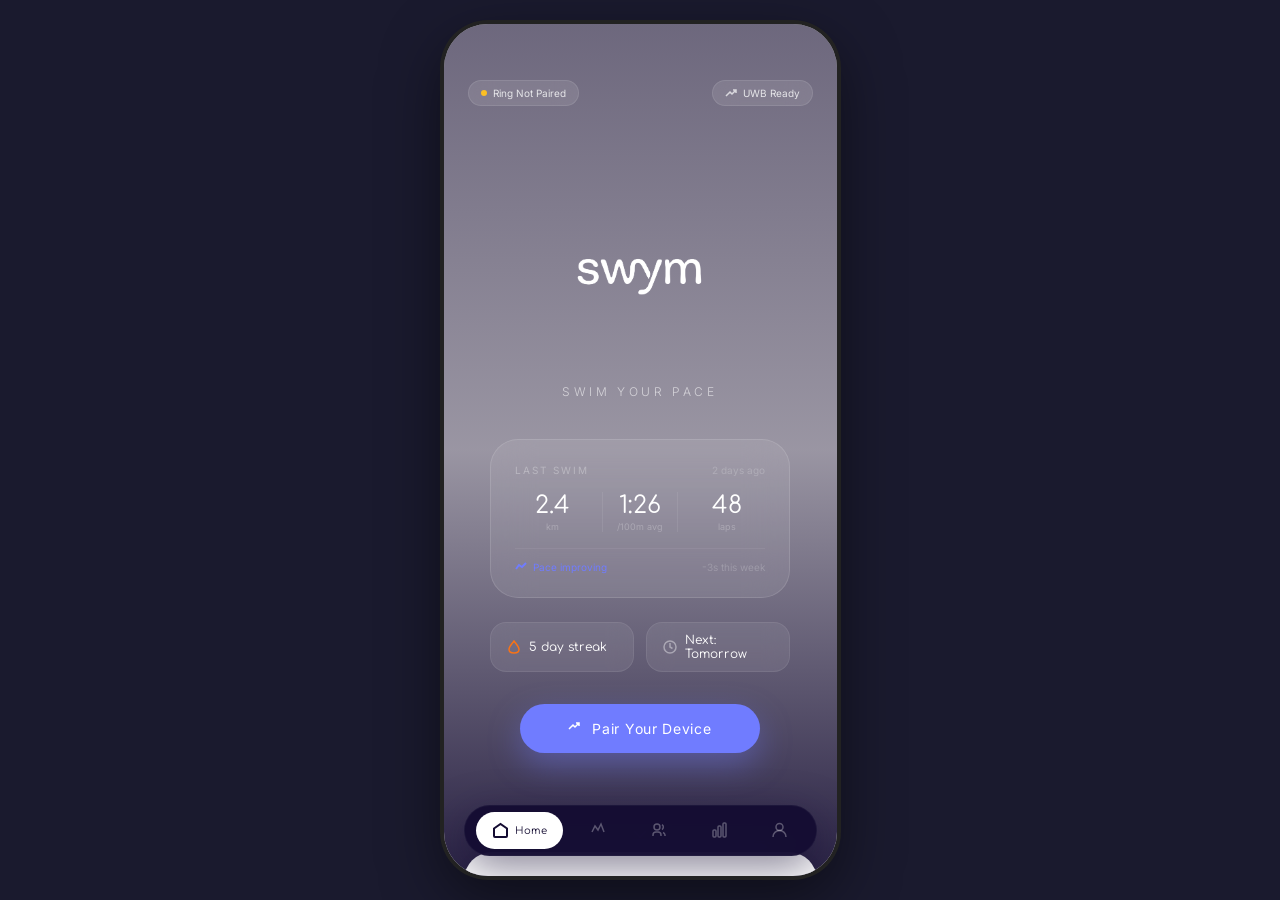
==== html/app/index.html @ e6e96e6a "app figma update" ====
<!DOCTYPE html>
<html lang="en">
<head>
  <meta charset="UTF-8" />
  <meta name="viewport" content="width=device-width,initial-scale=1,maximum-scale=1,user-scalable=no" />
  <title>SWYM – Swim Your Pace</title>
  <link rel="stylesheet" href="../../css/app.css" />
</head>
<body>
<div class="phone-frame" id="app">

  <!-- ════════════════════════════════════════════════════════════ -->
  <!-- SCREEN: HOME                                                -->
  <!-- ════════════════════════════════════════════════════════════ -->
  <div class="screen active" id="scrHome">
    <!-- Hero -->
    <div class="hero">
      <video autoplay loop muted playsinline preload="auto" src="../../videos/water.mp4"></video>
      <div class="hero-overlay"></div>
      <div class="hero-top">
        <div class="glass-pill"><div class="dot" style="background:#fbbf24"></div><span class="f10 cw80" style="color:rgba(255,255,255,.8)">Ring Not Paired</span></div>
        <div class="glass-pill"><svg width="12" height="12" fill="none" stroke="rgba(255,255,255,.7)" stroke-width="1.5"><path d="M1 9l4-4 2 2 4-4M8 3h3v3"/></svg><span class="f10 cw80" style="color:rgba(255,255,255,.8)">UWB Ready</span></div>
      </div>
      <div class="hero-center">
        <img src="../../images/swym-logo-transparent.png" alt="SWYM" class="logo" />
        <div class="hero-tagline">SWIM YOUR PACE</div>

        <!-- Last Swim -->
        <div class="last-swim">
          <div class="flex jb ic mb-4">
            <span class="f10 cw30" style="letter-spacing:.2em">LAST SWIM</span>
            <span class="f10 cw20">2 days ago</span>
          </div>
          <div class="g3 mb-4">
            <div class="tc"><div class="v-2xl" style="color:white">2.4</div><div class="f9 cw25" style="margin-top:2px">km</div></div>
            <div class="tc sep" style="border-left:1px solid rgba(255,255,255,.08);border-right:1px solid rgba(255,255,255,.08)"><div class="v-2xl" style="color:white">1:26</div><div class="f9 cw25" style="margin-top:2px">/100m avg</div></div>
            <div class="tc"><div class="v-2xl" style="color:white">48</div><div class="f9 cw25" style="margin-top:2px">laps</div></div>
          </div>
          <div style="padding-top:12px;border-top:1px solid rgba(255,255,255,.06)">
            <div class="flex jb ic">
              <div class="flex ic gap-1h"><svg width="12" height="12" fill="none" stroke="#707CFF" stroke-width="2"><polyline points="1,8 4,4 7,6 11,2"/></svg><span class="f10 c-accent">Pace improving</span></div>
              <span class="f10 cw20">-3s this week</span>
            </div>
          </div>
        </div>

        <!-- Streak -->
        <div class="streak-row">
          <div class="streak-pill"><svg width="14" height="14" fill="none" stroke="#f97316" stroke-width="1.5"><path d="M7 1C4 5 2 7 2 9.5C2 12 4.5 13 7 13s5-1 5-3.5C12 7 10 5 7 1Z"/></svg><span class="v-sm" style="color:white">5 day streak</span></div>
          <div class="streak-pill"><svg width="14" height="14" fill="none" stroke="rgba(255,255,255,.4)" stroke-width="1.5"><circle cx="7" cy="7" r="6"/><path d="M7 3v4l2.5 1.5"/></svg><span class="v-sm" style="color:white">Next: Tomorrow</span></div>
        </div>

        <button class="btn-accent-pill" onclick="navTo('train')">
          <svg width="16" height="16" fill="none" stroke="currentColor" stroke-width="1.5"><path d="M1 9l4-4 2 2 4-4M8 3h3v3"/></svg>
          Pair Your Device
        </button>
      </div>
      <div class="hero-bottom">
        <svg width="20" height="20" fill="none" stroke="rgba(255,255,255,.3)" stroke-width="1.5" class="bounce"><polyline points="4,7 10,13 16,7"/></svg>
      </div>
    </div>

    <!-- Dashboard (below hero) -->
    <div class="pb-nav" style="background:var(--bg)">

      <!-- This Month -->
      <div style="margin:-24px 20px 0;position:relative;z-index:10" class="cw28">
        <div class="flex jb ic mb-5">
          <div>
            <div class="sl" style="letter-spacing:.15em">THIS MONTH</div>
            <div class="v-4xl mt-1">12,480<span class="f14 c20" style="margin-left:4px">m</span></div>
          </div>
          <div class="icon-box-xl" style="background:rgba(112,124,255,.08)">
            <svg width="20" height="20" fill="none" stroke="#707CFF" stroke-width="1.5"><path d="M2 10c2-3 4-5 6-5s4 2 6 5c2 3 4 5 6 5"/></svg>
          </div>
        </div>
        <div class="g3">
          <div class="tc"><div class="v-xl c-dark">7</div><div class="f9 c30" style="margin-top:2px;letter-spacing:.05em">Sessions</div></div>
          <div class="tc"><div class="v-xl c-dark">1:24</div><div class="f9 c30" style="margin-top:2px;letter-spacing:.05em">Best /100m</div></div>
          <div class="tc"><div class="v-xl c-dark">94<span class="f12 c30">%</span></div><div class="f9 c30" style="margin-top:2px;letter-spacing:.05em">Consistency</div></div>
        </div>
      </div>

      <div class="px-5 mt-5" style="display:flex;flex-direction:column;gap:16px">

        <!-- Today's Workout -->
        <div class="cd" id="homeWorkout">
          <div class="flex jb ic mb-5">
            <div>
              <div class="sl-dark mb-1" style="letter-spacing:.15em">TODAY'S WORKOUT</div>
              <div class="v-lg" style="color:white" id="homeSetName">No set planned yet</div>
            </div>
            <div id="homeSetTime" class="hidden" style="background:rgba(255,255,255,.08);border-radius:9999px;padding:4px 12px;border:1px solid rgba(255,255,255,.08)"><span class="f10 cw40"></span></div>
          </div>
          <div id="homeDrills" style="display:flex;flex-direction:column;gap:8px;margin-bottom:20px"></div>
          <div id="homeDrillSummary" class="f10 cw15 mb-4 hidden"></div>
          <div id="homeNoSet">
            <div class="f12 cw20 mb-5" style="line-height:1.6">Head to the Set Planner to build today's session, or choose from an AI-suggested workout below.</div>
          </div>
          <button class="btn-accent w100" id="homeWorkoutBtn" onclick="navTo('train')">
            <svg width="14" height="14" fill="none" stroke="currentColor" stroke-width="1.5"><line x1="7" y1="1" x2="7" y2="13"/><line x1="1" y1="7" x2="13" y2="7"/></svg>
            Plan Today's Set
            <svg width="14" height="14" fill="none" stroke="currentColor" stroke-width="1.5"><path d="M3 7h8m-3-3 3 3-3 3"/></svg>
          </button>
          <div id="homeReviewHint" class="hidden f9 cw10 tc mt-3">Review your set before sending to SWYM Ring</div>
        </div>

        <!-- AI Suggested -->
        <div>
          <div class="flex jb ic mb-3 px-1">
            <div class="flex ic gap-2"><svg width="13" height="13" fill="none" stroke="#707CFF" stroke-width="1.5"><path d="M6.5 1l1.5 3.5L12 6l-4 1.5L6.5 11 5 7.5 1 6l4-1.5Z"/></svg><span class="f10 c40" style="letter-spacing:.15em">SUGGESTED FOR YOU</span></div>
            <span class="f10" style="color:rgba(112,124,255,.5)">Based on your data</span>
          </div>
          <div style="display:flex;flex-direction:column;gap:12px">
            <div class="sug-sage">
              <div class="flex is gap-3 mb-3">
                <div class="sug-icon" style="background:white"><svg width="18" height="18" fill="none" stroke="#707CFF" stroke-width="1.5"><path d="M9 1C7 5 3 6.5 3 10a6 6 0 1012 0C15 6.5 11 5 9 1Z"/></svg></div>
                <div class="f1"><div class="v-md c-dark mb-1">Recovery Swim</div><p class="f11 c30 lh-relaxed">Your HRV is 12% below baseline — a low intensity session will aid recovery.</p></div>
              </div>
              <div class="flex jb ic"><span class="f10 c15">800m · 4 drills · ~25 min</span><button class="btn-sm-pill" style="background:rgba(20,12,50,.05);color:rgba(20,12,50,.4)" onclick="navTo('train')">Use This <svg width="10" height="10" fill="none" stroke="currentColor" stroke-width="1.5"><path d="M3 5h4m-1.5-1.5 1.5 1.5-1.5 1.5"/></svg></button></div>
            </div>
            <div class="sug-accent">
              <div class="flex is gap-3 mb-3">
                <div class="sug-icon" style="background:white"><svg width="18" height="18" fill="none" stroke="#707CFF" stroke-width="1.5"><circle cx="9" cy="9" r="7"/><path d="M9 5v4l3 2"/></svg></div>
                <div class="f1"><div class="v-md c-dark mb-1">Sprint Power</div><p class="f11 c30 lh-relaxed">Your 50m sprint has plateaued at 0:38 — targeted sprints can break through.</p></div>
              </div>
              <div class="flex jb ic"><span class="f10 c15">1.2km · 6 drills · ~35 min</span><button class="btn-sm-pill" style="background:rgba(20,12,50,.05);color:rgba(20,12,50,.4)" onclick="navTo('train')">Use This <svg width="10" height="10" fill="none" stroke="currentColor" stroke-width="1.5"><path d="M3 5h4m-1.5-1.5 1.5 1.5-1.5 1.5"/></svg></button></div>
            </div>
            <div class="sug-dark">
              <div class="flex is gap-3 mb-3">
                <div class="sug-icon" style="background:rgba(255,255,255,.06)"><svg width="18" height="18" fill="none" stroke="#707CFF" stroke-width="1.5"><path d="M9 1C6 5 4 7 4 10.5C4 13 6.5 17 9 17s5-4 5-6.5C14 7 12 5 9 1Z"/></svg></div>
                <div class="f1"><div class="v-md mb-1" style="color:white">Endurance Builder</div><p class="f11 lh-relaxed" style="color:rgba(255,255,255,.3)">Distance consistency is up 94% — push to 3km to build aerobic capacity.</p></div>
              </div>
              <div class="flex jb ic"><span class="f10 cw15">3.0km · 5 drills · ~55 min</span><button class="btn-sm-pill" style="background:rgba(255,255,255,.08);color:rgba(255,255,255,.5)" onclick="navTo('train')">Use This <svg width="10" height="10" fill="none" stroke="currentColor" stroke-width="1.5"><path d="M3 5h4m-1.5-1.5 1.5 1.5-1.5 1.5"/></svg></button></div>
            </div>
          </div>
          <button class="btn-accent-full mt-3" onclick="navTo('train')">
            <svg width="16" height="16" fill="none" stroke="currentColor" stroke-width="1.5"><line x1="8" y1="2" x2="8" y2="14"/><line x1="2" y1="8" x2="14" y2="8"/></svg>
            Create Custom Set
          </button>
        </div>

        <!-- Weekly Snapshot -->
        <div>
          <div class="sl mb-3 px-1" style="letter-spacing:.15em">WEEKLY SNAPSHOT</div>
          <div class="g2">
            <div class="st"><div class="flex jb is mb-1"><div class="v-2xl c-dark">12.4<span class="f12 c20" style="margin-left:2px">km</span></div><div class="change-badge"><svg width="9" height="9" fill="none" stroke="#16a34a" stroke-width="2"><polyline points="1,6 4,3 7,5 9,2"/></svg><span>+2.1km</span></div></div><div class="f9 c25" style="letter-spacing:.05em;margin-top:2px">Distance</div></div>
            <div class="st"><div class="flex jb is mb-1"><div class="v-2xl c-dark">1:18</div><div class="change-badge"><svg width="9" height="9" fill="none" stroke="#16a34a" stroke-width="2"><polyline points="1,6 4,3 7,5 9,2"/></svg><span>-4s</span></div></div><div class="f9 c25" style="letter-spacing:.05em;margin-top:2px">Best Split</div></div>
            <div class="st"><div class="flex jb is mb-1"><div class="v-2xl c-dark">94<span class="f12 c20">%</span></div><div class="change-badge"><svg width="9" height="9" fill="none" stroke="#16a34a" stroke-width="2"><polyline points="1,6 4,3 7,5 9,2"/></svg><span>+6%</span></div></div><div class="f9 c25" style="letter-spacing:.05em;margin-top:2px">Consistency</div></div>
            <div class="st"><div class="flex jb is mb-1"><div class="v-2xl c-dark">5</div><div class="change-badge"><svg width="9" height="9" fill="none" stroke="#16a34a" stroke-width="2"><polyline points="1,6 4,3 7,5 9,2"/></svg><span>+1</span></div></div><div class="f9 c25" style="letter-spacing:.05em;margin-top:2px">Sessions</div></div>
          </div>
        </div>

        <!-- Recent Activity -->
        <div class="cw">
          <div class="sl mb-4" style="letter-spacing:.15em">RECENT ACTIVITY</div>
          <div style="display:flex;flex-direction:column;gap:12px">
            <div class="act-item">
              <div class="act-icon" style="background:rgba(209,222,223,.15)"><svg width="18" height="18" fill="none" stroke="#D1DEDF" stroke-width="1.5"><path d="M14 2a4.5 4.5 0 01-5 7.5A4.5 4.5 0 012 14.5"/><path d="M11 6a3 3 0 110-6"/></svg></div>
              <div class="f1"><div class="flex jb ic"><span class="f14 c-dark">Rest Day</span><span class="f9 c20">Today</span></div><div class="f10 c30 mt-1">Recovery recommended</div></div>
            </div>
            <div class="act-item">
              <div class="act-icon" style="background:rgba(112,124,255,.08)"><svg width="18" height="18" fill="none" stroke="#707CFF" stroke-width="1.5"><circle cx="9" cy="9" r="7"/><path d="M9 5v4l3 2"/></svg></div>
              <div class="f1"><div class="flex jb ic"><span class="f14 c-dark">Sprint Set</span><span class="f9 c20">Yesterday</span></div><div class="f10 c30 mt-1">1.8km · 1:24/100m avg</div></div>
            </div>
            <div class="act-item">
              <div class="act-icon" style="background:rgba(20,12,50,.05)"><svg width="18" height="18" fill="none" stroke="#140C32" stroke-width="1.5"><path d="M9 1C6 5 4 7 4 10.5C4 13 6.5 17 9 17s5-4 5-6.5C14 7 12 5 9 1Z"/></svg></div>
              <div class="f1"><div class="flex jb ic"><span class="f14 c-dark">Endurance</span><span class="f9 c20">Mon</span></div><div class="f10 c30 mt-1">3.2km · 1:32/100m avg</div></div>
            </div>
          </div>
        </div>

        <!-- AI Coach Insight -->
        <div class="ca">
          <div class="flex ic gap-2 mb-3">
            <div style="width:24px;height:24px;border-radius:50%;background:rgba(255,255,255,.15);display:flex;align-items:center;justify-content:center"><svg width="12" height="12" fill="none" stroke="white" stroke-width="1.5"><path d="M6 1v2M6 9v2M1 6h2M9 6h2M2.5 2.5l1.5 1.5M8 8l1.5 1.5M9.5 2.5L8 4M4 8L2.5 9.5"/></svg></div>
            <span class="f10" style="color:rgba(255,255,255,.5);letter-spacing:.15em">AI COACH INSIGHT</span>
          </div>
          <p class="f14" style="color:rgba(255,255,255,.9);line-height:1.6">Your pace drops after lap 6. Adding 4×200m endurance intervals this week could improve your sustained power by ~8%.</p>
          <button class="flex ic gap-1 mt-5" style="background:none;border:none;color:rgba(255,255,255,.4);font-size:10px;letter-spacing:.05em;cursor:pointer">VIEW FULL ANALYSIS <svg width="12" height="12" fill="none" stroke="currentColor" stroke-width="1.5"><path d="M4 2l5 5-5 5"/></svg></button>
        </div>

      </div>
    </div>
  </div>

  <!-- ════════════════════════════════════════════════════════════ -->
  <!-- SCREEN: TRAIN (Set Planner)                                  -->
  <!-- ════════════════════════════════════════════════════════════ -->
  <div class="screen" id="scrTrain">
    <div class="dark-hdr-r">
      <div class="flex jb ic mb-4">
        <img src="../../images/swym-logo-transparent.png" alt="SWYM" style="height:16px;opacity:.3" />
        <span class="sl-dark" style="letter-spacing:.2em">SET PLANNER</span>
        <button id="btnSaveSet" class="f12 c-accent" style="background:none;border:none;cursor:pointer;letter-spacing:.05em">Save</button>
      </div>
      <!-- Date Nav -->
      <div class="date-nav mb-5">
        <button class="dn-btn" id="btnDatePrev"><svg width="16" height="16" fill="none" stroke="rgba(255,255,255,.4)" stroke-width="1.5"><path d="M10 3L5 8l5 5"/></svg></button>
        <div class="flex ic gap-2"><svg width="13" height="13" fill="none" stroke="rgba(255,255,255,.25)" stroke-width="1.5"><rect x="1" y="2" width="11" height="10" rx="2"/><path d="M1 5h11M4 1v2M9 1v2"/></svg><span class="v-sm" style="color:white;letter-spacing:.05em" id="dateLabel">Today</span></div>
        <button class="dn-btn dis" id="btnDateNext"><svg width="16" height="16" fill="none" stroke="rgba(255,255,255,.4)" stroke-width="1.5"><path d="M6 3l5 5-5 5"/></svg></button>
      </div>
      <!-- Set Name -->
      <input class="sn-input" id="inputSetName" placeholder="Name your set..." value="" />
      <!-- Summary -->
      <div class="ss-row">
        <div class="ss-item"><div class="f9 cw25" style="letter-spacing:.15em;margin-bottom:4px">TOTAL</div><div class="v-lg" style="color:white" id="trainTotal">0m</div></div>
        <div class="ss-item"><div class="f9 cw25" style="letter-spacing:.15em;margin-bottom:4px">EST. TIME</div><div class="v-lg" style="color:white" id="trainTime">0 min</div></div>
        <div class="ss-item"><div class="f9 cw25" style="letter-spacing:.15em;margin-bottom:4px">DRILLS</div><div class="v-lg" style="color:white" id="trainCount">1</div></div>
      </div>
    </div>

    <div class="px-5 mt-5 pb-nav" style="display:flex;flex-direction:column;gap:16px">
      <!-- Start Time -->
      <div class="cw">
        <div class="flex ic gap-2 mb-4"><svg width="14" height="14" fill="none" stroke="#707CFF" stroke-width="1.5"><circle cx="7" cy="7" r="6"/><path d="M7 3v4l2.5 1.5"/></svg><span class="f10 c30" style="letter-spacing:.15em">WORKOUT START TIME</span></div>
        <div class="time-pick">
          <div class="time-col">
            <button class="step-btn" id="hourDown"><svg width="12" height="12" fill="none" stroke="rgba(20,12,50,.4)" stroke-width="2"><line x1="2" y1="6" x2="10" y2="6"/></svg></button>
            <span class="v-2xl c-dark tabular" style="width:32px;text-align:center" id="hourVal">6</span>
            <button class="step-btn" id="hourUp"><svg width="12" height="12" fill="none" stroke="rgba(20,12,50,.4)" stroke-width="2"><line x1="6" y1="2" x2="6" y2="10"/><line x1="2" y1="6" x2="10" y2="6"/></svg></button>
          </div>
          <span style="color:rgba(20,12,50,.15);font-size:20px">:</span>
          <div class="time-col">
            <button class="step-btn" id="minDown"><svg width="12" height="12" fill="none" stroke="rgba(20,12,50,.4)" stroke-width="2"><line x1="2" y1="6" x2="10" y2="6"/></svg></button>
            <span class="v-2xl c-dark tabular" style="width:32px;text-align:center" id="minVal">30</span>
            <button class="step-btn" id="minUp"><svg width="12" height="12" fill="none" stroke="rgba(20,12,50,.4)" stroke-width="2"><line x1="6" y1="2" x2="6" y2="10"/><line x1="2" y1="6" x2="10" y2="6"/></svg></button>
          </div>
          <div class="ampm-col">
            <button class="ampm-btn on" id="btnAM">AM</button>
            <button class="ampm-btn off" id="btnPM">PM</button>
          </div>
        </div>
      </div>

      <!-- Ghost -->
      <div class="cw" id="ghostSection">
        <div class="flex jb ic mb-3">
          <div class="flex ic gap-2"><svg width="14" height="14" fill="none" stroke="#707CFF" stroke-width="1.5"><path d="M12 13v-1a4 4 0 00-4-4H6a4 4 0 00-4 4v1"/><circle cx="7" cy="4" r="3"/><path d="M16 13v-1a3 3 0 00-2-2.8"/></svg><span class="f10 c30" style="letter-spacing:.15em">RACE AGAINST</span></div>
          <button class="hidden f9 c20" style="background:none;border:none;cursor:pointer;letter-spacing:.05em" id="btnRemoveGhost">Remove</button>
        </div>
        <div id="ghostEmpty"><button class="ghost-btn" onclick="showGhostPicker()"><svg width="14" height="14" fill="none" stroke="currentColor" stroke-width="1.5"><path d="M12 13v-1a4 4 0 00-4-4H6a4 4 0 00-4 4v1"/><circle cx="7" cy="4" r="3"/><path d="M16 13v-1a3 3 0 00-2-2.8"/></svg><span class="f12" style="letter-spacing:.05em">Add Ghost Racer</span></button></div>
        <div id="ghostSelected" class="ghost-sel hidden"></div>
        <div id="ghostPicker" class="hidden mt-3 pt-3" style="border-top:1px solid var(--bg)"></div>
      </div>

      <!-- Drills List -->
      <div>
        <div class="flex jb ic mb-3 px-1">
          <span class="sl" style="letter-spacing:.15em">SET STRUCTURE</span>
          <span class="f10 c15" id="drillCountLabel">1 drill</span>
        </div>
        <div id="drillsList" style="display:flex;flex-direction:column;gap:12px"></div>
        <div class="mt-3" id="addDrillArea">
          <button class="add-drill" id="btnAddDrill">
            <svg width="16" height="16" fill="none" stroke="currentColor" stroke-width="1.5"><line x1="8" y1="2" x2="8" y2="14"/><line x1="2" y1="8" x2="14" y2="8"/></svg>
            <span>Add Drill</span>
          </button>
        </div>
        <div class="drill-picker hidden mt-3" id="drillPickerPanel">
          <div class="f9 c20 mb-3" style="letter-spacing:.15em">SELECT DRILL TYPE</div>
          <div class="dp-grid" id="drillTypeGrid"></div>
          <button class="w100 tc f10 c20 mt-3" style="background:none;border:none;cursor:pointer;letter-spacing:.05em" onclick="hideDrillPicker()">Cancel</button>
        </div>
      </div>

      <!-- Save Button -->
      <button class="btn-accent-full" id="btnSaveSet2">Save Set</button>
    </div>
  </div>

  <!-- ════════════════════════════════════════════════════════════ -->
  <!-- SCREEN: COMMUNITY                                            -->
  <!-- ════════════════════════════════════════════════════════════ -->
  <div class="screen" id="scrCommunity">
    <div class="dark-hdr" style="padding-bottom:48px">
      <div style="position:absolute;right:16px;top:56px;opacity:.1"><img src="../../images/swym-logo-transparent.png" style="height:24px" /></div>
      <div class="rel z10">
        <div class="sl-dark mb-2" style="letter-spacing:.2em">CONNECT & COMPETE</div>
        <h1 class="v-3xl" style="color:white">Community</h1>
      </div>
    </div>
    <div class="px-5 pb-nav" style="margin-top:-20px;display:flex;flex-direction:column;gap:20px">
      <!-- Friends / Leaderboard -->
      <div class="cw">
        <div class="tg mb-4">
          <button class="tg-btn on" id="tgLeaderboard" onclick="setCommunityView('leaderboard')">Leaderboard</button>
          <button class="tg-btn off" id="tgFriends" onclick="setCommunityView('activity')">Friends</button>
        </div>
        <div id="communityLeaderboard"></div>
        <div id="communityFriends" class="hidden"></div>
      </div>

      <!-- Challenges -->
      <div>
        <div class="flex ic gap-2 mb-3 px-1"><svg width="13" height="13" fill="none" stroke="#707CFF" stroke-width="1.5"><path d="M4 1h5l1 3-2.5 2L10 10H3L5.5 6 3 4Z"/></svg><span class="f10 c25" style="letter-spacing:.15em">ACTIVE CHALLENGES</span></div>
        <div class="flex gap-2 mb-3" id="challengeTabs"></div>
        <div class="cw" id="challengeCard"></div>
      </div>

      <!-- Legends -->
      <div>
        <div class="flex ic gap-2 mb-3 px-1"><svg width="13" height="13" fill="none" stroke="#707CFF" stroke-width="1.5"><path d="M6.5 1l1.5 4 4-.5-3 3 1 4-3.5-2-3.5 2 1-4-3-3 4 .5Z"/></svg><span class="f10 c25" style="letter-spacing:.15em">SWIM WITH LEGENDS</span></div>
        <div id="legendsContainer"></div>
      </div>
    </div>
  </div>

  <!-- ════════════════════════════════════════════════════════════ -->
  <!-- SCREEN: ANALYTICS                                            -->
  <!-- ════════════════════════════════════════════════════════════ -->
  <div class="screen" id="scrAnalytics">
    <div class="dark-hdr" style="padding-bottom:56px">
      <div class="deco" style="width:176px;height:176px;right:-48px;top:-48px"></div>
      <div class="deco" style="width:112px;height:112px;right:-16px;top:96px"></div>
      <div style="position:absolute;right:20px;top:56px;opacity:.08"><img src="../../images/swym-logo-transparent.png" style="height:20px" /></div>
      <div class="rel z10">
        <div class="sl-dark mb-2" style="letter-spacing:.2em">PERFORMANCE</div>
        <h1 class="v-3xl mb-5" style="color:white">Analytics</h1>
        <div class="period-tg">
          <button class="period-btn" onclick="setPeriod('D')">D</button>
          <button class="period-btn on" onclick="setPeriod('W')">W</button>
          <button class="period-btn" onclick="setPeriod('M')">M</button>
        </div>
      </div>
    </div>

    <div class="px-5 pb-nav" style="margin-top:-24px;display:flex;flex-direction:column;gap:16px">
      <!-- Recent Workout Card -->
      <button class="cd" style="width:100%;text-align:left;border:none;cursor:pointer;box-shadow:0 8px 24px rgba(0,0,0,.1)" id="recentWorkoutCard" onclick="showWorkoutReview()">
        <div class="flex jb ic mb-2">
          <span class="f10 cw30" style="letter-spacing:.15em">LATEST SESSION</span>
          <svg width="16" height="16" fill="none" stroke="#707CFF" stroke-width="1.5"><path d="M6 3l5 5-5 5"/></svg>
        </div>
        <div class="mb-4"><div class="v-2xl mb-1" style="color:white">Morning Endurance</div><div class="f12 cw40 fw300">Thursday, Apr 17</div></div>
        <div class="g3 mb-4">
          <div class="st-dark"><div class="v-xl" style="color:white">2.4</div><div class="f9 cw20 mt-1">km</div></div>
          <div class="st-dark"><div class="v-xl" style="color:white">52</div><div class="f9 cw20 mt-1">min</div></div>
          <div class="st-dark"><div class="v-xl" style="color:white">1:26</div><div class="f9 cw20 mt-1">/100m</div></div>
        </div>
        <div class="flex jb ic f12 cw15" style="border-top:1px solid rgba(255,255,255,.06);padding-top:16px">
          <div class="flex ic gap-2"><svg width="12" height="12" fill="none" stroke="rgba(255,255,255,.25)" stroke-width="1.5"><circle cx="6" cy="6" r="5"/><path d="M6 3v3l2 1.5"/></svg><span>6:30 AM</span></div>
          <div class="flex ic gap-2"><svg width="12" height="12" fill="none" stroke="rgba(255,255,255,.25)" stroke-width="1.5"><path d="M2 6c2-3 4-5 6-5s4 2 6 5"/></svg><span>4 sets</span></div>
          <span class="c-accent f12">View Full Analysis</span>
        </div>
      </button>

      <!-- Pace Trends -->
      <div class="cw" style="padding:24px">
        <div class="flex jb ic mb-3">
          <div><div class="sl" style="letter-spacing:.15em">PACE EVOLUTION</div><div class="v-md c-dark mt-1">Getting Faster</div></div>
          <div class="flex ic gap-1h" style="background:#f0fdf4;border-radius:9999px;padding:6px 12px"><svg width="12" height="12" fill="none" stroke="#16a34a" stroke-width="2"><polyline points="1,2 5,6 8,4 11,8"/></svg><span class="f12 text-green" style="font-weight:500">10s faster</span></div>
        </div>
        <p class="f12 c40 mb-4 fw300 lh-relaxed">You've dropped 10 seconds off your average 100m pace this week. That's the equivalent of 2 full body lengths per lap.</p>
        <svg id="paceChart" viewBox="0 0 280 118" style="width:100%;height:130px"></svg>
      </div>

      <!-- Volume -->
      <div class="cw" style="padding:24px">
        <div class="flex jb ic mb-3">
          <div><div class="sl" style="letter-spacing:.15em">VOLUME PROGRESSION</div><div class="v-md c-dark mt-1">Building Endurance</div></div>
          <div class="flex ic gap-1h" style="background:rgba(112,124,255,.08);border-radius:9999px;padding:6px 12px"><svg width="12" height="12" fill="none" stroke="#707CFF" stroke-width="2"><polyline points="1,8 4,4 7,6 11,2"/></svg><span class="f12 c-accent" style="font-weight:500">75% increase</span></div>
        </div>
        <p class="f12 c40 mb-4 fw300 lh-relaxed">Your weekly distance has grown steadily from 8.2km to 14.3km.</p>
        <div class="bars" id="volumeBars"></div>
      </div>

      <!-- Heatmap -->
      <div class="cw" style="padding:24px">
        <div class="sl mb-1" style="letter-spacing:.15em">TRAINING RHYTHM</div>
        <div class="v-md c-dark mb-1">April 2026</div>
        <p class="f12 c40 mb-4 fw300 lh-relaxed">Your consistency is building momentum.</p>
        <div class="heatmap" id="heatmapGrid"></div>
        <div class="heatmap-legend">
          <div class="flex ic gap-1"><div class="dot-sm" style="width:10px;height:10px;border-radius:3px;background:var(--bg)"></div><span class="f8 c20">Rest</span></div>
          <div class="flex ic gap-1"><div class="dot-sm" style="width:10px;height:10px;border-radius:3px;background:rgba(112,124,255,.3)"></div><span class="f8 c20">Light</span></div>
          <div class="flex ic gap-1"><div class="dot-sm" style="width:10px;height:10px;border-radius:3px;background:#707CFF"></div><span class="f8 c20">Peak</span></div>
        </div>
      </div>

      <!-- Stroke Breakdown -->
      <div class="cw" style="padding:24px">
        <div class="sl mb-1" style="letter-spacing:.15em">STROKE DIVERSITY</div>
        <div class="v-md c-dark mb-1">Your Mix</div>
        <p class="f12 c40 mb-5 fw300 lh-relaxed">Freestyle dominates. Consider adding more backstroke for recovery.</p>
        <div class="flex ic gap-5 mb-5">
          <svg viewBox="0 0 100 100" style="width:96px;height:96px;transform:rotate(-90deg);flex-shrink:0" id="donutChart"></svg>
          <div style="display:flex;flex-direction:column;gap:8px;flex:1" id="strokeLegend"></div>
        </div>
      </div>

      <!-- Performance Profile -->
      <div class="cd" style="padding:24px">
        <div class="sl-dark mb-1" style="letter-spacing:.15em">PERFORMANCE PROFILE</div>
        <div class="v-md mb-5" style="color:white">6-Week Analysis</div>
        <div id="perfBars"></div>
        <div style="margin-top:20px;padding-top:16px;border-top:1px solid rgba(255,255,255,.08);text-align:center">
          <div class="v-3xl" style="color:white;margin-bottom:4px" id="overallScore">85%</div>
          <div class="f10 cw25" style="letter-spacing:.05em">OVERALL SCORE</div>
        </div>
      </div>

      <!-- PBs -->
      <div>
        <div class="sl mb-3 px-1" style="letter-spacing:.15em">PERSONAL BESTS</div>
        <div class="g2">
          <div class="cw" style="padding:20px">
            <div class="flex ic gap-1h mb-3"><svg width="13" height="13" fill="none" stroke="#707CFF" stroke-width="1.5"><circle cx="6.5" cy="6.5" r="5"/><path d="M6.5 4v5M4.5 6.5h4"/></svg><span class="f10 c30" style="letter-spacing:.05em">100m</span></div>
            <div class="v-3xl c-dark mb-1">1:18</div>
            <div class="flex ic gap-1 mb-2"><svg width="10" height="10" fill="none" stroke="#16a34a" stroke-width="2"><polyline points="1,2 5,6 8,4 11,8"/></svg><span class="f10 text-green" style="font-weight:500">−3s</span></div>
            <div class="f9 c25 fw300">Sprint power</div>
          </div>
          <div class="cw" style="padding:20px">
            <div class="flex ic gap-1h mb-3"><svg width="13" height="13" fill="none" stroke="#707CFF" stroke-width="1.5"><circle cx="6.5" cy="6.5" r="5"/><path d="M6.5 4v5M4.5 6.5h4"/></svg><span class="f10 c30" style="letter-spacing:.05em">200m</span></div>
            <div class="v-3xl c-dark mb-1">2:42</div>
            <div class="flex ic gap-1 mb-2"><svg width="10" height="10" fill="none" stroke="#16a34a" stroke-width="2"><polyline points="1,2 5,6 8,4 11,8"/></svg><span class="f10 text-green" style="font-weight:500">−5s</span></div>
            <div class="f9 c25 fw300">Speed endurance</div>
          </div>
        </div>
      </div>

      <!-- AI Insight -->
      <div class="ca">
        <div class="flex ic gap-2 mb-4"><div style="width:24px;height:24px;border-radius:50%;background:rgba(255,255,255,.12);display:flex;align-items:center;justify-content:center"><svg width="11" height="11" fill="none" stroke="white" stroke-width="1.5"><path d="M5.5 1v1M5.5 9v1M1 5.5h1M9 5.5h1"/></svg></div><span class="f10" style="color:rgba(255,255,255,.4);letter-spacing:.15em">THIS WEEK'S TAKEAWAY</span></div>
        <p class="f14 lh-relaxed mb-4" style="color:rgba(255,255,255,.95);font-weight:300">Your turns are becoming a competitive advantage. Every wall touch is crisp, explosive, and gaining you precious milliseconds.</p>
        <p class="f13 lh-relaxed fw300" style="color:rgba(255,255,255,.75)">We've noticed your pace tends to drift after the 1km mark. Try 4×200m threshold sets to build that mental-aerobic bridge.</p>
      </div>
    </div>
  </div>

  <!-- ════════════════════════════════════════════════════════════ -->
  <!-- SCREEN: PROFILE                                              -->
  <!-- ════════════════════════════════════════════════════════════ -->
  <div class="screen" id="scrProfile">
    <div class="dark-hdr" style="padding-bottom:80px">
      <div style="position:absolute;right:-80px;bottom:-80px;width:224px;height:224px;border-radius:50%;background:rgba(112,124,255,.1);filter:blur(48px)"></div>
      <div style="position:absolute;left:-64px;bottom:-64px;width:160px;height:160px;border-radius:50%;background:rgba(112,124,255,.05);filter:blur(32px)"></div>
      <div style="position:absolute;right:20px;top:56px;opacity:.1"><img src="../../images/swym-logo-transparent.png" style="height:20px" /></div>
      <div class="rel z10 flex flex-col ic tc mt-4">
        <div class="rel mb-4">
          <div class="avatar-lg" style="background:linear-gradient(135deg,#707CFF,#5A64D9);color:white;box-shadow:0 12px 32px rgba(112,124,255,.3)">AK</div>
          <div style="position:absolute;bottom:4px;right:4px;width:16px;height:16px;border-radius:50%;background:#4ade80;border:2px solid var(--dark)"></div>
        </div>
        <h1 class="v-2xl mb-1" style="color:white">Alex Kumar</h1>
        <p class="f12 cw25">Premium Member · Since Jan 2025</p>
      </div>
    </div>
    <div class="px-5 pb-nav" style="margin-top:-40px;display:flex;flex-direction:column;gap:16px">
      <!-- Device -->
      <div class="cw">
        <div class="sl mb-3" style="letter-spacing:.15em">CONNECTED DEVICE</div>
        <div class="flex jb ic">
          <div class="flex ic gap-3">
            <div class="icon-box" style="background:rgba(112,124,255,.08)"><svg width="16" height="16" fill="none" stroke="#707CFF" stroke-width="1.5"><path d="M7 2a5 5 0 015 5v3H2V7a5 5 0 015-5z"/><path d="M5 14h4"/></svg></div>
            <div><div class="v-md c-dark">SWYM Ring Pro</div><div class="f9 c25 flex ic gap-1 mt-1"><div style="width:6px;height:6px;border-radius:50%;background:#4ade80"></div>Connected · Firmware v3.2</div></div>
          </div>
          <div class="flex ic gap-1h" style="background:var(--bg);border-radius:9999px;padding:6px 12px"><svg width="13" height="13" fill="none" stroke="#707CFF" stroke-width="1.5"><rect x="2" y="5" width="9" height="6" rx="1"/><path d="M4 5V3.5a3 3 0 016 0V5"/></svg><span class="v-sm c-dark">87%</span></div>
        </div>
        <div class="mt-3" style="height:4px;background:var(--bg);border-radius:9999px;overflow:hidden"><div style="height:100%;width:87%;background:linear-gradient(90deg,var(--accent),var(--accent-light));border-radius:9999px"></div></div>
        <div class="f8 c15 mt-1">Est. 4 days remaining</div>
      </div>

      <!-- Membership -->
      <div class="cd rel" style="overflow:hidden">
        <div style="position:absolute;right:-32px;top:-32px;width:112px;height:112px;border-radius:50%;background:rgba(112,124,255,.1);filter:blur(32px)"></div>
        <div class="rel z10">
          <div class="flex jb ic mb-3"><div class="flex ic gap-2"><svg width="14" height="14" fill="none" stroke="#707CFF" stroke-width="1.5"><path d="M3 13l4-6 4 6M7 7V1"/></svg><span class="v-md" style="color:white">Membership</span></div><span class="badge-premium">PREMIUM</span></div>
          <p class="f12 cw25 mb-4 lh-relaxed">AI coaching · Community · Unlimited analytics · Priority support</p>
          <button class="btn-ghost-dark">MANAGE SUBSCRIPTION</button>
        </div>
      </div>

      <!-- Goals -->
      <div class="cw">
        <div class="flex ic gap-2 mb-4"><svg width="13" height="13" fill="none" stroke="#707CFF" stroke-width="1.5"><circle cx="6.5" cy="6.5" r="5.5"/><circle cx="6.5" cy="6.5" r="2.5"/></svg><span class="f10 c25" style="letter-spacing:.15em">GOALS</span></div>
        <div style="display:flex;flex-direction:column;gap:16px">
          <div><div class="flex jb ic mb-1"><span class="f12 c40">Weekly Distance</span><span class="v-md c-dark">15 km</span></div><div class="prog-track"><div class="prog-fill" style="width:83%"></div></div><div class="f8 c15 mt-1">83% of goal</div></div>
          <div><div class="flex jb ic mb-1"><span class="f12 c40">Sessions / Week</span><span class="v-md c-dark">5</span></div><div class="prog-track"><div class="prog-fill" style="width:60%"></div></div><div class="f8 c15 mt-1">60% of goal</div></div>
          <div><div class="flex jb ic mb-1"><span class="f12 c40">Target 100m Pace</span><span class="v-md c-dark">1:25</span></div><div class="prog-track"><div class="prog-fill" style="width:92%"></div></div><div class="f8 c15 mt-1">92% of goal</div></div>
        </div>
      </div>

      <!-- Menu -->
      <div class="cw" style="padding:0;overflow:hidden">
        <button class="menu-item"><div class="flex ic gap-3"><svg width="16" height="16" fill="none" stroke="rgba(20,12,50,.3)" stroke-width="1.5"><path d="M8 2a2 2 0 012 2v3a2 2 0 01-4 0V4a2 2 0 012-2z"/><path d="M4 9v1a4 4 0 008 0V9"/></svg><span class="f14 c70">Notifications</span></div><div class="flex ic gap-2"><div style="width:20px;height:20px;border-radius:50%;background:var(--accent);display:flex;align-items:center;justify-content:center"><span class="f9" style="color:white">3</span></div><svg width="14" height="14" fill="none" stroke="rgba(20,12,50,.15)" stroke-width="1.5"><path d="M5 2l5 5-5 5"/></svg></div></button>
        <div class="divider"></div>
        <button class="menu-item"><div class="flex ic gap-3"><svg width="16" height="16" fill="none" stroke="rgba(20,12,50,.3)" stroke-width="1.5"><path d="M8 14s6-4 6-7.5a4 4 0 00-8 0h4"/></svg><span class="f14 c70">Privacy</span></div><svg width="14" height="14" fill="none" stroke="rgba(20,12,50,.15)" stroke-width="1.5"><path d="M5 2l5 5-5 5"/></svg></button>
        <div class="divider"></div>
        <button class="menu-item"><div class="flex ic gap-3"><svg width="16" height="16" fill="none" stroke="rgba(20,12,50,.3)" stroke-width="1.5"><circle cx="8" cy="8" r="6"/><path d="M8 5v3M8 10v.5"/></svg><span class="f14 c70">Help & Support</span></div><svg width="14" height="14" fill="none" stroke="rgba(20,12,50,.15)" stroke-width="1.5"><path d="M5 2l5 5-5 5"/></svg></button>
        <div class="divider"></div>
        <button class="menu-item"><div class="flex ic gap-3"><svg width="16" height="16" fill="none" stroke="rgba(20,12,50,.3)" stroke-width="1.5"><circle cx="8" cy="8" r="2"/><path d="M12.5 8a4.5 4.5 0 11-9 0 4.5 4.5 0 019 0z"/></svg><span class="f14 c70">Settings</span></div><svg width="14" height="14" fill="none" stroke="rgba(20,12,50,.15)" stroke-width="1.5"><path d="M5 2l5 5-5 5"/></svg></button>
      </div>

      <!-- Sign Out -->
      <button class="btn-signout"><svg width="14" height="14" fill="none" stroke="currentColor" stroke-width="1.5"><path d="M9 3l4 4-4 4M13 7H5M5 1H3a2 2 0 00-2 2v8a2 2 0 002 2h2"/></svg>SIGN OUT</button>

      <!-- Footer -->
      <div class="app-ft"><img src="../../images/swym-logo-transparent.png" alt="SWYM" /><div class="f8 c10">v2.4.1 · Built with precision</div></div>
    </div>
  </div>

  <!-- ════════════════════════════════════════════════════════════ -->
  <!-- SCREEN: SET OVERVIEW                                         -->
  <!-- ════════════════════════════════════════════════════════════ -->
  <div class="screen" id="scrSetOverview" style="background:var(--dark)">
    <div class="px-5" style="padding-top:56px;padding-bottom:32px">
      <div class="flex jb ic mb-5" style="margin-bottom:32px">
        <button class="btn-back-circle" onclick="hideSetOverview()"><svg width="18" height="18" fill="none" stroke="rgba(255,255,255,.7)" stroke-width="1.5"><path d="M12 3L5 9l7 6"/></svg></button>
        <img src="../../images/swym-logo-transparent.png" style="height:16px;opacity:.3" />
        <button class="flex ic gap-1h" style="background:rgba(255,255,255,.08);border-radius:9999px;padding:10px 16px;border:1px solid rgba(255,255,255,.06);cursor:pointer" onclick="navTo('train');hideSetOverview()"><svg width="13" height="13" fill="none" stroke="rgba(255,255,255,.5)" stroke-width="1.5"><path d="M7 2L11 2L11 6M3 10L11 2"/></svg><span class="f10 cw50" style="letter-spacing:.05em">Edit</span></button>
      </div>
      <div class="sl-dark mb-2" style="letter-spacing:.2em">SET OVERVIEW</div>
      <h1 class="v-3xl mb-2" style="color:white" id="soName">Today's Set</h1>
      <div class="flex ic gap-2 cw20 f12"><svg width="12" height="12" fill="none" stroke="currentColor" stroke-width="1.5"><circle cx="6" cy="6" r="5"/><path d="M6 3v3l2 1.5"/></svg><span id="soTime">6:30 AM</span></div>
    </div>

    <!-- Ghost Race -->
    <div class="px-5 mb-5" id="soGhost" style="display:none"></div>

    <!-- Summary -->
    <div class="px-5 mb-5"><div class="g3" id="soStats"></div></div>

    <!-- Drills -->
    <div class="px-5 mb-5">
      <div class="sl-w15 mb-3" style="letter-spacing:.15em">SET STRUCTURE</div>
      <div id="soDrills" style="display:flex;flex-direction:column;gap:8px"></div>
    </div>

    <!-- CTA -->
    <div class="px-5" style="padding-bottom:48px">
      <button class="btn-accent-full" style="box-shadow:0 12px 24px rgba(112,124,255,.3)">
        <svg width="16" height="16" fill="none" stroke="currentColor" stroke-width="1.5"><path d="M1 9l4-4 2 2 4-4M8 3h3v3"/></svg>
        Pair Device & Start
      </button>
      <p class="f9 cw10 tc mt-3">Your set will be synced to SWYM Ring via UWB</p>
    </div>
  </div>

  <!-- ════════════════════════════════════════════════════════════ -->
  <!-- SCREEN: WORKOUT REVIEW                                       -->
  <!-- ════════════════════════════════════════════════════════════ -->
  <div class="screen" id="scrWorkoutReview">
    <div class="dark-hdr" style="padding-bottom:32px">
      <div style="position:absolute;right:16px;top:56px;opacity:.1"><img src="../../images/swym-logo-transparent.png" style="height:24px" /></div>
      <div class="rel z10">
        <button class="btn-back mb-4" onclick="hideWorkoutReview()"><svg width="14" height="14" fill="none" stroke="currentColor" stroke-width="1.5"><path d="M9 2L4 7l5 5"/></svg>Back to Analytics</button>
        <div class="sl-dark mb-2" style="letter-spacing:.2em">WORKOUT REVIEW</div>
        <h1 class="v-2xl mb-1" style="color:white">Morning Endurance</h1>
        <div class="flex ic gap-3 cw25 f12"><div class="flex ic gap-1h"><svg width="12" height="12" fill="none" stroke="currentColor" stroke-width="1.5"><circle cx="6" cy="6" r="5"/><path d="M6 3v3l2 1.5"/></svg><span>6:30 AM - 7:22 AM</span></div><span>•</span><span>Thu, Apr 17</span></div>
      </div>
    </div>

    <div class="px-5 pb-nav" style="margin-top:-12px;display:flex;flex-direction:column;gap:16px">
      <!-- Stats -->
      <div class="g4">
        <div class="st-sm"><div class="v-xl c-dark">2.4</div><div class="f8 c20 mt-1" style="letter-spacing:.05em">km</div></div>
        <div class="st-sm"><div class="v-xl c-dark">52</div><div class="f8 c20 mt-1" style="letter-spacing:.05em">min</div></div>
        <div class="st-sm"><div class="v-xl c-dark">1:26</div><div class="f8 c20 mt-1" style="letter-spacing:.05em">/100m</div></div>
        <div class="st-sm"><div class="v-xl c-dark">4</div><div class="f8 c20 mt-1" style="letter-spacing:.05em">sets</div></div>
      </div>

      <!-- AI Summary -->
      <div class="ca">
        <div class="flex ic gap-2 mb-4"><div style="width:24px;height:24px;border-radius:50%;background:rgba(255,255,255,.12);display:flex;align-items:center;justify-content:center"><svg width="11" height="11" fill="none" stroke="white" stroke-width="1.5"><path d="M5.5 1v1M5.5 9v1M1 5.5h1M9 5.5h1"/></svg></div><span class="f10" style="color:rgba(255,255,255,.4);letter-spacing:.15em">YOUR SWIM STORY</span></div>
        <p class="f14 lh-relaxed fw300" style="color:rgba(255,255,255,.95)">Strong workout with consistent pacing. Your warmup showed progressive improvement, dropping from 110s to 102s per 100m. The main set revealed slight fatigue between laps 5-6 and 15-16, but you recovered well and finished strong with an 84s final lap.</p>
        <div class="mt-4 pt-3" style="border-top:1px solid rgba(255,255,255,.1)">
          <div class="f10 cw30 mb-2" style="letter-spacing:.05em">WHAT THIS MEANS</div>
          <p class="f12 lh-relaxed fw300" style="color:rgba(255,255,255,.7)">Your body is telling us you're building strong foundations. The progressive warmup shows your muscles are adapting well, and that powerful finish proves your mental game is elite-level.</p>
        </div>
      </div>

      <!-- Sets Breakdown -->
      <div>
        <div class="sl mb-3 px-1" style="letter-spacing:.15em">SET BREAKDOWN</div>
        <div id="wrSets" style="display:flex;flex-direction:column;gap:12px"></div>
      </div>

      <!-- Insights -->
      <div class="cw" style="padding:24px">
        <div class="flex ic gap-2 mb-4"><svg width="14" height="14" fill="none" stroke="#707CFF" stroke-width="1.5"><path d="M7 1v1M7 12v1M1 7h1M12 7h1M2.5 2.5l1 1M10.5 10.5l1 1M11.5 2.5l-1 1M3.5 10.5l-1 1"/></svg><span class="f10 c25" style="letter-spacing:.15em">KEY INSIGHTS</span></div>
        <div id="wrInsights" style="display:flex;flex-direction:column;gap:12px"></div>
      </div>
    </div>
  </div>

  <!-- ════════════════════════════════════════════════════════════ -->
  <!-- SCREEN: SET DETAIL                                           -->
  <!-- ════════════════════════════════════════════════════════════ -->
  <div class="screen" id="scrSetDetail">
    <div class="dark-hdr" style="padding-bottom:32px">
      <div style="position:absolute;right:16px;top:56px;opacity:.1"><img src="../../images/swym-logo-transparent.png" style="height:24px" /></div>
      <div class="rel z10">
        <button class="btn-back mb-4" onclick="hideSetDetail()"><svg width="14" height="14" fill="none" stroke="currentColor" stroke-width="1.5"><path d="M9 2L4 7l5 5"/></svg>Back to Workout</button>
        <div class="sl-dark mb-2" style="letter-spacing:.2em">SET ANALYSIS</div>
        <h1 class="v-2xl mb-1" style="color:white" id="sdTitle"></h1>
        <div class="f12 cw25" id="sdSubtitle"></div>
      </div>
    </div>
    <div class="px-5 pb-nav" style="margin-top:-12px;display:flex;flex-direction:column;gap:16px">
      <div class="g4" id="sdStats"></div>
      <!-- Pace Chart -->
      <div class="cw" style="padding:20px">
        <div class="flex jb ic mb-4"><div><div class="sl" style="letter-spacing:.15em">LAP BY LAP PACE</div><div class="v-md c-dark mt-1">Seconds per 100m</div></div></div>
        <svg id="lapChart" viewBox="0 0 320 200" style="width:100%;height:200px"></svg>
      </div>
      <!-- Fastest / Slowest -->
      <div class="g2" id="sdFastSlow"></div>
      <!-- Split Analysis -->
      <div class="cw" style="padding:20px" id="sdSplits"></div>
      <!-- All Laps -->
      <div class="cw" style="padding:20px">
        <div class="sl mb-4" style="letter-spacing:.15em">ALL LAPS</div>
        <div id="sdLaps" style="display:flex;flex-direction:column;gap:4px"></div>
      </div>
      <!-- AI Insights -->
      <div class="ca" id="sdInsights"></div>
    </div>
  </div>

  <!-- ════════════════════════════════════════════════════════════ -->
  <!-- SCREEN: LEGEND SETS                                          -->
  <!-- ════════════════════════════════════════════════════════════ -->
  <div class="screen" id="scrLegendSets">
    <div class="dark-hdr" style="padding-bottom:32px">
      <div style="position:absolute;right:16px;top:56px;opacity:.1"><img src="../../images/swym-logo-transparent.png" style="height:24px" /></div>
      <div class="rel z10">
        <button class="btn-back mb-4" onclick="hideLegendSets()"><svg width="14" height="14" fill="none" stroke="currentColor" stroke-width="1.5"><path d="M9 2L4 7l5 5"/></svg>Back</button>
        <div class="sl-dark mb-2" style="letter-spacing:.2em">LEGEND WORKOUTS</div>
        <h1 class="v-2xl mb-1" style="color:white" id="lsName"></h1>
        <div class="f12 cw25" id="lsSpecialty"></div>
        <div class="flex ic gap-2 mt-3">
          <span class="badge-accent" id="lsBadge"></span>
          <span class="f10 cw15" id="lsPace"></span>
        </div>
        <div class="hidden mt-4" id="lsRacing" style="background:rgba(255,255,255,.08);border:1px solid rgba(255,255,255,.1);border-radius:16px;padding:12px 16px;display:flex;align-items:center;gap:8px">
          <svg width="14" height="14" fill="none" stroke="#707CFF" stroke-width="2"><polyline points="2,7 5.5,10.5 12,4"/></svg>
          <span class="f12 cw70" id="lsRacingText"></span>
        </div>
      </div>
    </div>
    <div class="px-5 pb-nav" style="margin-top:-12px;display:flex;flex-direction:column;gap:16px" id="lsSets"></div>
  </div>

  <!-- ════════════════════════════════════════════════════════════ -->
  <!-- BOTTOM NAV (shared, positioned absolute)                     -->
  <!-- ════════════════════════════════════════════════════════════ -->
  <div class="bottom-nav" id="bottomNav">
    <div class="bottom-nav-inner">
      <button class="nav-btn active" data-screen="home" onclick="navTo('home')">
        <svg width="17" height="17" fill="none" stroke="currentColor" stroke-width="1.5"><path d="M2 6.5L8.5 2 15 6.5V14a1 1 0 01-1 1H3a1 1 0 01-1-1z"/></svg>
        <span class="nav-btn-label">Home</span>
      </button>
      <button class="nav-btn" data-screen="train" onclick="navTo('train')">
        <svg width="17" height="17" fill="none" stroke="currentColor" stroke-width="1.5"><polyline points="2,10 5,4 8,8 11,2 14,10"/></svg>
        <span class="nav-btn-label">Train</span>
      </button>
      <button class="nav-btn" data-screen="community" onclick="navTo('community')">
        <svg width="17" height="17" fill="none" stroke="currentColor" stroke-width="1.5"><path d="M11 14v-1a3 3 0 00-3-3H6a3 3 0 00-3 3v1"/><circle cx="7" cy="5" r="3"/><path d="M15 14v-1a3 3 0 00-2-2.5"/><path d="M12 2.5a3 3 0 010 5"/></svg>
        <span class="nav-btn-label">Social</span>
      </button>
      <button class="nav-btn" data-screen="analytics" onclick="navTo('analytics')">
        <svg width="17" height="17" fill="none" stroke="currentColor" stroke-width="1.5"><rect x="2" y="8" width="3" height="7" rx="1"/><rect x="7" y="4" width="3" height="11" rx="1"/><rect x="12" y="1" width="3" height="14" rx="1"/></svg>
        <span class="nav-btn-label">Stats</span>
      </button>
      <button class="nav-btn" data-screen="profile" onclick="navTo('profile')">
        <svg width="17" height="17" fill="none" stroke="currentColor" stroke-width="1.5"><circle cx="8.5" cy="5" r="3.5"/><path d="M2 15a6.5 6.5 0 0113 0"/></svg>
        <span class="nav-btn-label">Profile</span>
      </button>
    </div>
  </div>

</div>
<script src="../../js/app.js"></script>
</body>
</html>
---- css/app.css ----
/* ============================================================
   SWYM App – Complete Design System
   Converted from React + Tailwind to Vanilla CSS
   ============================================================ */
@import url('https://fonts.googleapis.com/css2?family=Comfortaa:wght@300;400;500;600;700&family=Inter:wght@300;400;500;600;700&display=swap');

:root {
  --dark: #140C32;
  --accent: #707CFF;
  --accent-light: #A5AEFF;
  --accent-deep: #5A64D9;
  --sage: #D1DEDF;
  --bg: #F3F1EE;
  --font-head: 'Comfortaa', sans-serif;
  --font-body: 'Inter', sans-serif;
}

*, *::before, *::after { box-sizing: border-box; margin: 0; padding: 0; }
html, body { height: 100%; overflow: hidden; }
body {
  font-family: var(--font-body);
  background: #1a1a2e;
  display: flex; align-items: center; justify-content: center;
  -webkit-font-smoothing: antialiased;
}
button { font-family: var(--font-body); }

/* Phone Frame */
.phone-frame {
  width: 393px; height: 852px;
  background: var(--bg);
  border-radius: 44px;
  overflow: hidden;
  position: relative;
  box-shadow: 0 0 0 4px #222, 0 20px 60px rgba(0,0,0,.5);
}

/* Screen System */
.screen {
  position: absolute; inset: 0;
  display: none; flex-direction: column;
  overflow-y: auto; overflow-x: hidden;
  -webkit-overflow-scrolling: touch;
  scrollbar-width: none;
}
.screen::-webkit-scrollbar { width: 0; }
.screen.active { display: flex; }

/* Bottom Nav */
.bottom-nav {
  position: absolute; bottom: 20px; left: 20px; right: 20px; z-index: 50;
  pointer-events: none;
}
.bottom-nav-inner {
  pointer-events: all;
  background: rgba(20,12,50,0.95);
  backdrop-filter: blur(20px); -webkit-backdrop-filter: blur(20px);
  border-radius: 9999px; padding: 6px;
  display: flex; justify-content: space-around; align-items: center;
  box-shadow: 0 12px 40px rgba(20,12,50,0.5);
  border: 1px solid rgba(255,255,255,0.04);
}
.nav-btn {
  display: flex; align-items: center; gap: 6px;
  padding: 10px 16px; border-radius: 9999px;
  border: none; background: transparent; cursor: pointer;
  color: rgba(255,255,255,0.3); transition: all 0.3s;
}
.nav-btn svg { width: 17px; height: 17px; stroke-width: 1.5; }
.nav-btn.active { background: white; color: var(--dark); }
.nav-btn.active svg { stroke-width: 2; }
.nav-btn-label { display: none; font-family: var(--font-head); font-size: 10px; letter-spacing: 0.05em; }
.nav-btn.active .nav-btn-label { display: inline; }

/* Section Labels */
.sl { font-size: 10px; letter-spacing: 0.15em; color: rgba(20,12,50,0.25); }
.sl-dark { font-size: 10px; letter-spacing: 0.15em; color: rgba(255,255,255,0.2); }
.sl-w30 { font-size: 10px; letter-spacing: 0.15em; color: rgba(255,255,255,0.3); }
.sl-w15 { font-size: 10px; letter-spacing: 0.15em; color: rgba(255,255,255,0.15); }

/* Cards */
.cw { background: white; border-radius: 24px; padding: 20px; box-shadow: 0 1px 3px rgba(0,0,0,0.03); }
.cw28 { background: white; border-radius: 28px; padding: 24px; box-shadow: 0 4px 16px rgba(0,0,0,0.05); }
.cd { background: var(--dark); border-radius: 24px; padding: 24px; color: white; }
.ca { background: linear-gradient(135deg, var(--accent), var(--accent-deep)); border-radius: 24px; padding: 24px; color: white; }

/* Comfortaa Values */
.v { font-family: var(--font-head); }
.v-4xl { font-family: var(--font-head); font-size: 36px; color: var(--dark); letter-spacing: -0.02em; }
.v-3xl { font-family: var(--font-head); font-size: 30px; color: var(--dark); }
.v-2xl { font-family: var(--font-head); font-size: 24px; }
.v-xl { font-family: var(--font-head); font-size: 20px; }
.v-lg { font-family: var(--font-head); font-size: 18px; }
.v-md { font-family: var(--font-head); font-size: 14px; }
.v-sm { font-family: var(--font-head); font-size: 12px; }

/* Text Colors */
.c-dark { color: var(--dark); }
.c-w { color: white; }
.c-accent { color: var(--accent); }
.c30 { color: rgba(20,12,50,0.3); }
.c25 { color: rgba(20,12,50,0.25); }
.c20 { color: rgba(20,12,50,0.2); }
.c15 { color: rgba(20,12,50,0.15); }
.c10 { color: rgba(20,12,50,0.1); }
.c50 { color: rgba(20,12,50,0.5); }
.c40 { color: rgba(20,12,50,0.4); }
.c70 { color: rgba(20,12,50,0.7); }
.cw50 { color: rgba(255,255,255,0.5); }
.cw40 { color: rgba(255,255,255,0.4); }
.cw30 { color: rgba(255,255,255,0.3); }
.cw25 { color: rgba(255,255,255,0.25); }
.cw20 { color: rgba(255,255,255,0.2); }
.cw15 { color: rgba(255,255,255,0.15); }
.cw10 { color: rgba(255,255,255,0.1); }
.cw70 { color: rgba(255,255,255,0.7); }

/* Font sizes */
.f8 { font-size: 8px; }
.f9 { font-size: 9px; }
.f10 { font-size: 10px; }
.f11 { font-size: 11px; }
.f12 { font-size: 12px; }
.f13 { font-size: 13px; }
.f14 { font-size: 14px; }
.fw300 { font-weight: 300; }
.lh-relaxed { line-height: 1.6; }
.tracking { letter-spacing: 0.15em; }
.tracking-wide { letter-spacing: 0.05em; }
.tabular { font-variant-numeric: tabular-nums; }

/* Glass Pill */
.glass-pill {
  display: inline-flex; align-items: center; gap: 6px;
  background: rgba(255,255,255,0.1); backdrop-filter: blur(12px);
  border-radius: 9999px; padding: 6px 12px;
  border: 1px solid rgba(255,255,255,0.1);
}
.dot { width: 6px; height: 6px; border-radius: 50%; }

/* Buttons */
.btn-accent {
  display: flex; align-items: center; justify-content: center; gap: 8px;
  width: 100%; background: var(--accent); color: white;
  padding: 14px 20px; border-radius: 16px; border: none;
  font-size: 13px; letter-spacing: 0.05em; cursor: pointer;
  box-shadow: 0 8px 24px rgba(112,124,255,0.25);
  transition: transform 0.15s;
}
.btn-accent:active { transform: scale(0.98); }

.btn-accent-pill {
  display: inline-flex; align-items: center; justify-content: center; gap: 8px;
  background: var(--accent); color: white;
  padding: 16px 48px; border-radius: 9999px; border: none;
  font-size: 14px; letter-spacing: 0.05em; cursor: pointer;
  box-shadow: 0 12px 32px rgba(112,124,255,0.4);
  transition: transform 0.15s;
}
.btn-accent-pill:active { transform: scale(0.95); }

.btn-accent-full {
  display: flex; align-items: center; justify-content: center; gap: 8px;
  width: 100%; background: var(--accent); color: white;
  padding: 16px; border-radius: 16px; border: none;
  font-size: 14px; letter-spacing: 0.05em; cursor: pointer;
  box-shadow: 0 12px 24px rgba(112,124,255,0.2);
  transition: transform 0.15s;
}
.btn-accent-full:active { transform: scale(0.98); }

.btn-ghost-dark {
  display: flex; align-items: center; justify-content: center; gap: 8px;
  width: 100%; background: rgba(255,255,255,0.06);
  border: 1px solid rgba(255,255,255,0.08); color: rgba(255,255,255,0.7);
  padding: 10px; border-radius: 16px; font-size: 10px; letter-spacing: 0.05em;
  cursor: pointer; transition: transform 0.15s;
}

.btn-sm-pill {
  display: inline-flex; align-items: center; gap: 4px;
  padding: 6px 12px; border-radius: 9999px;
  font-size: 10px; letter-spacing: 0.05em; cursor: pointer;
  border: none; transition: all 0.15s;
}
.btn-sm-pill:active { transform: scale(0.95); }

/* Drill Rows */
.drill-row {
  display: flex; align-items: center; gap: 12px;
  padding: 8px 12px; background: rgba(255,255,255,0.04); border-radius: 12px;
}
.drill-row svg { width: 14px; height: 14px; color: var(--accent); flex-shrink: 0; }
.drill-row-light {
  display: flex; align-items: center; gap: 12px;
  padding: 8px 12px; background: rgba(243,241,238,0.6); border-radius: 12px;
}
.drill-row-light svg { width: 14px; height: 14px; color: var(--accent); flex-shrink: 0; }

/* Grids */
.g2 { display: grid; grid-template-columns: 1fr 1fr; gap: 12px; }
.g3 { display: grid; grid-template-columns: 1fr 1fr 1fr; gap: 12px; }
.g4 { display: grid; grid-template-columns: 1fr 1fr 1fr 1fr; gap: 8px; }

/* Stat Tile */
.st { background: white; border-radius: 20px; padding: 20px; box-shadow: 0 1px 3px rgba(0,0,0,0.03); }
.st-sm { background: white; border-radius: 20px; padding: 16px; text-align: center; box-shadow: 0 1px 3px rgba(0,0,0,0.03); }
.st-dark { background: rgba(255,255,255,0.04); border: 1px solid rgba(255,255,255,0.06); border-radius: 16px; padding: 12px; text-align: center; }
.st-bg { background: var(--bg); border-radius: 12px; padding: 12px; text-align: center; }

/* Change badge */
.change-badge {
  display: inline-flex; align-items: center; gap: 2px;
  background: #f0fdf4; border-radius: 9999px; padding: 2px 6px;
}
.change-badge svg { width: 9px; height: 9px; }
.change-badge span { font-size: 8px; color: #16a34a; }

/* Progress */
.prog-track { height: 4px; background: var(--bg); border-radius: 9999px; overflow: hidden; }
.prog-fill { height: 100%; background: var(--accent); border-radius: 9999px; transition: width 0.5s; }
.prog-fill-grad { height: 100%; background: linear-gradient(90deg, var(--accent), var(--accent-light)); border-radius: 9999px; transition: width 0.5s; }
.prog-track-6 { height: 6px; background: rgba(255,255,255,0.08); border-radius: 9999px; overflow: hidden; }

/* Activity */
.act-item { display: flex; align-items: center; gap: 12px; }
.act-icon { width: 40px; height: 40px; border-radius: 16px; display: flex; align-items: center; justify-content: center; flex-shrink: 0; }
.act-icon svg { width: 18px; height: 18px; stroke-width: 1.5; }

/* Person */
.person { display: flex; align-items: center; gap: 12px; }
.avatar { width: 40px; height: 40px; border-radius: 50%; display: flex; align-items: center; justify-content: center; font-size: 12px; flex-shrink: 0; font-family: var(--font-head); }
.avatar-sm { width: 36px; height: 36px; border-radius: 50%; display: flex; align-items: center; justify-content: center; font-size: 12px; flex-shrink: 0; font-family: var(--font-head); }
.avatar-xs { width: 28px; height: 28px; border-radius: 50%; display: flex; align-items: center; justify-content: center; font-size: 10px; flex-shrink: 0; font-family: var(--font-head); }
.avatar-lg { width: 88px; height: 88px; border-radius: 50%; display: flex; align-items: center; justify-content: center; font-size: 24px; flex-shrink: 0; font-family: var(--font-head); }

/* Badge */
.badge-accent { display: inline-flex; align-items: center; gap: 4px; background: rgba(112,124,255,0.15); color: var(--accent); font-size: 9px; padding: 4px 12px; border-radius: 9999px; letter-spacing: 0.05em; }
.badge-premium { background: linear-gradient(90deg, var(--accent), var(--accent-light)); color: white; font-size: 9px; padding: 4px 12px; border-radius: 9999px; letter-spacing: 0.05em; }
.badge-ghost { padding: 6px 12px; border-radius: 9999px; font-size: 10px; letter-spacing: 0.05em; cursor: pointer; transition: all 0.15s; border: none; }
.badge-ghost.active { background: var(--accent); color: white; }
.badge-ghost.inactive { background: rgba(209,222,223,0.3); color: rgba(20,12,50,0.4); }

/* Suggest Cards */
.sug-sage { border-radius: 20px; padding: 20px; background: rgba(209,222,223,0.2); border: 1px solid rgba(209,222,223,0.3); }
.sug-accent { border-radius: 20px; padding: 20px; background: rgba(112,124,255,0.06); border: 1px solid rgba(112,124,255,0.12); }
.sug-dark { border-radius: 20px; padding: 20px; background: var(--dark); border: 1px solid rgba(255,255,255,0.05); color: white; }
.sug-icon { width: 40px; height: 40px; border-radius: 12px; display: flex; align-items: center; justify-content: center; flex-shrink: 0; }
.sug-icon svg { width: 18px; height: 18px; stroke-width: 1.5; color: var(--accent); }

/* Heatmap */
.heatmap { display: grid; grid-template-columns: repeat(7, 1fr); gap: 6px; }
.hm-cell { aspect-ratio: 1; border-radius: 4px; }
.heatmap-legend { display: flex; align-items: center; gap: 8px; margin-top: 12px; }
.heatmap-legend .dot-sm { width: 10px; height: 10px; border-radius: 3px; }

/* Bar Chart */
.bars { display: flex; align-items: flex-end; gap: 12px; height: 110px; }
.bar-col { flex: 1; display: flex; flex-direction: column; align-items: center; gap: 6px; }
.bar-fill { width: 100%; background: linear-gradient(to top, var(--accent), var(--accent-light)); border-radius: 12px; transition: height 0.5s; }

/* Performance Metric Row */
.perf-row { margin-bottom: 12px; }
.perf-header { display: flex; justify-content: space-between; align-items: center; margin-bottom: 8px; }

/* Drill Editor */
.drill-card { background: white; border-radius: 20px; overflow: hidden; box-shadow: 0 1px 3px rgba(0,0,0,0.03); }
.drill-hdr { width: 100%; display: flex; align-items: center; gap: 12px; padding: 16px; border: none; background: transparent; cursor: pointer; text-align: left; transition: background 0.15s; }
.drill-hdr:active { background: rgba(243,241,238,0.5); }
.drill-body { padding: 4px 16px 16px; border-top: 1px solid var(--bg); display: none; }
.drill-body.open { display: block; }
.chips { display: flex; flex-wrap: wrap; gap: 6px; }
.chip { padding: 6px 12px; border-radius: 9999px; font-size: 11px; border: none; cursor: pointer; transition: all 0.15s; }
.chip-dark { background: var(--dark); color: white; }
.chip-accent { background: var(--accent); color: white; }
.chip-off { background: var(--bg); color: rgba(20,12,50,0.4); }

/* Stepper */
.stepper { background: var(--bg); border-radius: 16px; display: flex; align-items: center; justify-content: space-between; padding: 10px 12px; }
.step-btn { width: 28px; height: 28px; border-radius: 50%; background: white; border: none; cursor: pointer; display: flex; align-items: center; justify-content: center; box-shadow: 0 1px 3px rgba(0,0,0,0.08); transition: transform 0.1s; }
.step-btn:active { transform: scale(0.9); }
.step-btn svg { width: 12px; height: 12px; color: rgba(20,12,50,0.4); }
.step-val { font-family: var(--font-head); font-size: 18px; color: var(--dark); font-variant-numeric: tabular-nums; min-width: 32px; text-align: center; }

/* Add Drill */
.add-drill { width: 100%; border: 2px dashed rgba(209,222,223,0.4); border-radius: 20px; padding: 16px; display: flex; align-items: center; justify-content: center; gap: 8px; color: rgba(20,12,50,0.2); background: transparent; cursor: pointer; font-size: 12px; letter-spacing: 0.05em; transition: transform 0.15s; }
.add-drill:active { transform: scale(0.98); }
.drill-picker { background: white; border-radius: 20px; padding: 16px; box-shadow: 0 1px 3px rgba(0,0,0,0.03); }
.dp-grid { display: grid; grid-template-columns: 1fr 1fr; gap: 8px; }
.dp-btn { display: flex; align-items: center; gap: 10px; background: var(--bg); border-radius: 16px; padding: 12px 16px; border: none; cursor: pointer; transition: transform 0.1s; }
.dp-btn:active { transform: scale(0.96); }
.dp-btn svg { width: 16px; height: 16px; color: var(--accent); stroke-width: 1.5; }
.dp-btn span { font-size: 12px; color: rgba(20,12,50,0.6); }

/* Menu Items */
.menu-item { width: 100%; display: flex; align-items: center; justify-content: space-between; padding: 16px 20px; border: none; background: transparent; cursor: pointer; transition: background 0.15s; }
.menu-item:active { background: rgba(243,241,238,0.5); }
.divider { height: 1px; background: var(--bg); margin: 0 20px; }

/* Toggle */
.tg { display: flex; gap: 8px; }
.tg-btn { flex: 1; padding: 8px; border-radius: 12px; font-size: 12px; letter-spacing: 0.05em; border: none; cursor: pointer; transition: all 0.2s; }
.tg-btn.on { background: var(--accent); color: white; }
.tg-btn.off { background: var(--bg); color: rgba(20,12,50,0.3); }

/* Period Toggle */
.period-tg { display: flex; background: rgba(255,255,255,0.08); border-radius: 9999px; padding: 2px; width: fit-content; border: 1px solid rgba(255,255,255,0.05); }
.period-btn { padding: 6px 20px; border-radius: 9999px; font-size: 10px; letter-spacing: 0.05em; border: none; cursor: pointer; transition: all 0.3s; color: rgba(255,255,255,0.3); background: transparent; }
.period-btn.on { background: white; color: var(--dark); }

/* Challenge Tab */
.ch-tab { flex: 1; padding: 8px 12px; border-radius: 16px; font-size: 12px; letter-spacing: 0.05em; border: none; cursor: pointer; transition: all 0.2s; }
.ch-tab.on { background: white; color: var(--dark); box-shadow: 0 1px 3px rgba(0,0,0,0.03); }
.ch-tab.off { background: rgba(255,255,255,0.5); color: rgba(20,12,50,0.3); }

/* Leaderboard Entry */
.lb-entry { display: flex; align-items: center; gap: 10px; padding: 10px 12px; border-radius: 12px; }
.lb-you { background: rgba(112,124,255,0.08); border: 1px solid rgba(112,124,255,0.15); }
.lb-other { background: rgba(243,241,238,0.6); }

/* Legend Card */
.legend-card { background: var(--dark); border-radius: 24px; padding: 20px; margin-bottom: 12px; color: white; }

/* Lap Row */
.lap-row { display: flex; align-items: center; justify-content: space-between; padding: 8px 12px; border-radius: 12px; }
.lap-fastest { background: #f0fdf4; border: 1px solid #dcfce7; }
.lap-slowest { background: #fef2f2; border: 1px solid #fee2e2; }
.lap-normal { background: rgba(243,241,238,0.6); }

/* Sign Out */
.btn-signout { width: 100%; display: flex; align-items: center; justify-content: center; gap: 8px; background: white; border-radius: 24px; padding: 16px; color: rgba(20,12,50,0.25); font-size: 12px; letter-spacing: 0.05em; border: none; cursor: pointer; box-shadow: 0 1px 3px rgba(0,0,0,0.03); transition: background 0.15s; }
.btn-signout:active { background: rgba(243,241,238,0.5); }
.btn-signout svg { width: 14px; height: 14px; }

/* Footer */
.app-ft { text-align: center; padding: 8px 0 16px; }
.app-ft img { height: 16px; opacity: 0.1; margin: 0 auto 4px; display: block; }

/* Hero */
.hero { position: relative; height: 100vh; height: 100%; overflow: hidden; display: flex; flex-direction: column; min-height: 852px; }
.hero video { position: absolute; inset: 0; width: 100%; height: 100%; object-fit: cover; }
.hero-overlay { position: absolute; inset: 0; background: linear-gradient(to bottom, rgba(20,12,50,0.6), rgba(20,12,50,0.4) 50%, rgba(20,12,50,0.9)); }
.hero-top { position: relative; z-index: 10; display: flex; justify-content: space-between; align-items: center; padding: 56px 24px 0; }
.hero-center { position: relative; z-index: 10; flex: 1; display: flex; flex-direction: column; align-items: center; justify-content: center; padding: 0 32px; }
.hero-center .logo { width: 176px; margin-bottom: 16px; filter: brightness(1.1); }
.hero-tagline { color: rgba(255,255,255,0.6); font-size: 12px; letter-spacing: 0.3em; font-weight: 300; margin-bottom: 40px; }
.hero-bottom { position: relative; z-index: 10; display: flex; flex-direction: column; align-items: center; padding-bottom: 32px; }

/* Last Swim */
.last-swim { background: rgba(255,255,255,0.08); backdrop-filter: blur(20px); border-radius: 28px; padding: 24px; border: 1px solid rgba(255,255,255,0.12); width: 100%; max-width: 300px; margin-bottom: 24px; }
.last-swim .g3 { gap: 12px; }
.last-swim .sep { border-left: 1px solid rgba(255,255,255,0.08); border-right: 1px solid rgba(255,255,255,0.08); }

/* Streak */
.streak-row { display: flex; gap: 12px; width: 100%; max-width: 300px; margin-bottom: 32px; }
.streak-pill { flex: 1; display: flex; align-items: center; gap: 8px; background: rgba(255,255,255,0.08); backdrop-filter: blur(12px); border-radius: 16px; padding: 10px 16px; border: 1px solid rgba(255,255,255,0.08); }
.streak-pill svg { width: 14px; height: 14px; flex-shrink: 0; }

.bounce { animation: bd 2s infinite; }
@keyframes bd { 0%,100% { transform: translateY(0); } 50% { transform: translateY(6px); } }

/* Dark Header */
.dark-hdr { background: var(--dark); padding: 56px 24px 48px; position: relative; overflow: hidden; }
.dark-hdr-r { background: var(--dark); padding: 56px 20px 20px; border-radius: 0 0 32px 32px; }
.dark-hdr .deco { position: absolute; border-radius: 50%; border: 1px solid rgba(112,124,255,0.08); }

/* Back */
.btn-back { display: flex; align-items: center; gap: 8px; color: rgba(255,255,255,0.4); font-size: 12px; background: none; border: none; cursor: pointer; padding: 0; transition: transform 0.1s; }
.btn-back:active { transform: scale(0.95); }
.btn-back-circle { width: 40px; height: 40px; border-radius: 50%; background: rgba(255,255,255,0.08); display: flex; align-items: center; justify-content: center; border: none; cursor: pointer; transition: transform 0.1s; }
.btn-back-circle:active { transform: scale(0.95); }

/* Date Nav */
.date-nav { display: flex; align-items: center; justify-content: space-between; background: rgba(255,255,255,0.06); border-radius: 16px; padding: 8px; border: 1px solid rgba(255,255,255,0.06); }
.dn-btn { width: 36px; height: 36px; border-radius: 12px; background: rgba(255,255,255,0.06); display: flex; align-items: center; justify-content: center; border: none; cursor: pointer; transition: transform 0.1s; }
.dn-btn:active { transform: scale(0.9); }
.dn-btn.dis { opacity: 0.3; pointer-events: none; }
.dn-btn svg { width: 16px; height: 16px; color: rgba(255,255,255,0.4); }

/* Set Name Input */
.sn-input { width: 100%; background: transparent; font-family: var(--font-head); font-size: 24px; color: white; border: none; outline: none; letter-spacing: -0.01em; margin-bottom: 20px; }
.sn-input::placeholder { color: rgba(255,255,255,0.15); }

/* Time Picker */
.time-pick { display: flex; align-items: center; gap: 12px; }
.time-col { flex: 1; background: var(--bg); border-radius: 16px; display: flex; align-items: center; justify-content: center; gap: 8px; padding: 12px; }
.ampm-col { background: var(--bg); border-radius: 16px; padding: 4px; display: flex; flex-direction: column; gap: 4px; }
.ampm-btn { padding: 8px 12px; border-radius: 12px; font-size: 10px; letter-spacing: 0.05em; border: none; cursor: pointer; transition: all 0.2s; }
.ampm-btn.on { background: var(--accent); color: white; box-shadow: 0 1px 3px rgba(0,0,0,0.1); }
.ampm-btn.off { background: transparent; color: rgba(20,12,50,0.3); }

/* Ghost */
.ghost-btn { width: 100%; border: 2px dashed rgba(209,222,223,0.4); border-radius: 12px; padding: 12px; display: flex; align-items: center; justify-content: center; gap: 8px; color: rgba(20,12,50,0.2); background: transparent; cursor: pointer; font-size: 12px; letter-spacing: 0.05em; transition: transform 0.15s; }
.ghost-btn:active { transform: scale(0.98); }
.ghost-sel { display: flex; align-items: center; gap: 12px; padding: 10px 12px; background: rgba(112,124,255,0.08); border: 1px solid rgba(112,124,255,0.15); border-radius: 12px; }

/* Set Summary */
.ss-row { display: flex; gap: 12px; }
.ss-item { flex: 1; background: rgba(255,255,255,0.06); border-radius: 16px; padding: 12px 16px; border: 1px solid rgba(255,255,255,0.06); }

/* Utility */
.flex { display: flex; }
.flex-col { flex-direction: column; }
.flex-wrap { flex-wrap: wrap; }
.ic { align-items: center; }
.is { align-items: flex-start; }
.jb { justify-content: space-between; }
.jc { justify-content: center; }
.f1 { flex: 1; }
.s0 { flex-shrink: 0; }
.tc { text-align: center; }
.tr { text-align: right; }
.w100 { width: 100%; }
.rel { position: relative; }
.z10 { z-index: 10; }
.hidden { display: none !important; }
.pb-nav { padding-bottom: 112px; }

/* Gap utils */
.gap-1 { gap: 4px; }
.gap-1h { gap: 6px; }
.gap-2 { gap: 8px; }
.gap-2h { gap: 10px; }
.gap-3 { gap: 12px; }
.gap-4 { gap: 16px; }
.gap-5 { gap: 20px; }

/* Margin utils */
.mt-1 { margin-top: 4px; }
.mt-2 { margin-top: 8px; }
.mt-3 { margin-top: 12px; }
.mt-4 { margin-top: 16px; }
.mt-5 { margin-top: 20px; }
.mt-6 { margin-top: 24px; }
.mb-1 { margin-bottom: 4px; }
.mb-2 { margin-bottom: 8px; }
.mb-3 { margin-bottom: 12px; }
.mb-4 { margin-bottom: 16px; }
.mb-5 { margin-bottom: 20px; }
.ml-2 { margin-left: 8px; }

/* Padding utils */
.px-1 { padding-left: 4px; padding-right: 4px; }
.px-5 { padding-left: 20px; padding-right: 20px; }
.px-6 { padding-left: 24px; padding-right: 24px; }
.py-3 { padding-top: 12px; padding-bottom: 12px; }
.pt-3 { padding-top: 12px; }
.p-3 { padding: 12px; }
.p-4 { padding: 16px; }
.p-5 { padding: 20px; }
.p-6 { padding: 24px; }

/* Specific layout pieces */
.icon-box { width: 40px; height: 40px; border-radius: 16px; display: flex; align-items: center; justify-content: center; flex-shrink: 0; }
.icon-box-xl { width: 48px; height: 48px; border-radius: 16px; display: flex; align-items: center; justify-content: center; flex-shrink: 0; }
.icon-box svg { width: 20px; height: 20px; stroke-width: 1.5; }

/* Set Detail border variants */
.border-green { border: 2px solid rgba(34,197,94,0.2); }
.border-red { border: 2px solid rgba(239,68,68,0.2); }

/* Text green / red */
.text-green { color: #16a34a; }
.text-red { color: #ef4444; }

.text-gold { color: #FFD700; }
.text-silver { color: #C0C0C0; }
.text-bronze { color: #CD7F32; }

/* SVG icon sizing helper */
svg { vertical-align: middle; }

/* No-select on interactive elements */
button, .nav-btn, .chip, .badge-ghost { user-select: none; -webkit-user-select: none; }

/* Ensure scrollbar hidden everywhere */
* { scrollbar-width: none; }
*::-webkit-scrollbar { display: none; }
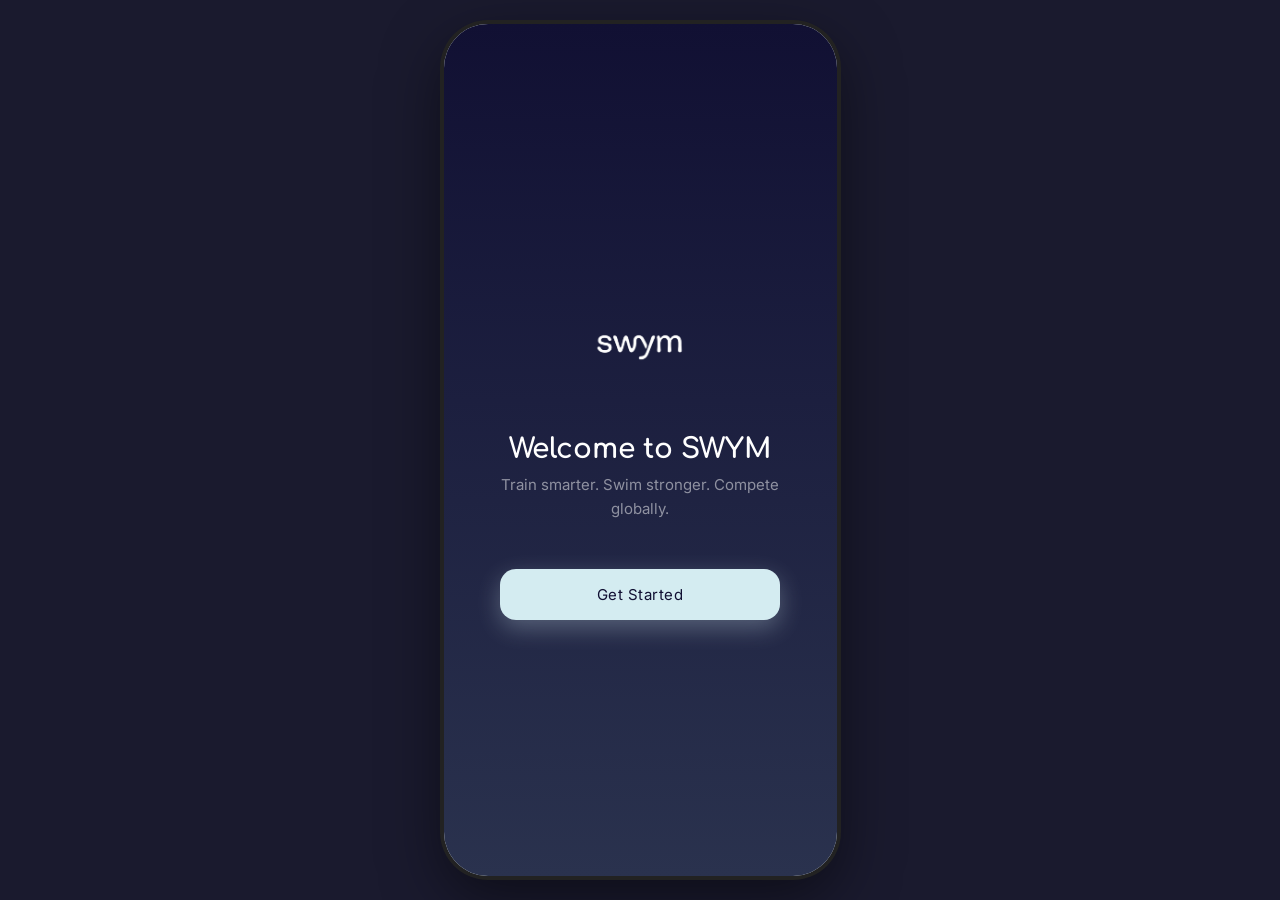
==== commit 42fc041d: "v2 start" ====
--- a/html/app/index.html
+++ b/html/app/index.html
@@ -9,11 +9,65 @@
 <body>
 <div class="phone-frame" id="app">
 
-  <!-- ════════════════════════════════════════════════════════════ -->
-  <!-- SCREEN: HOME                                                -->
-  <!-- ════════════════════════════════════════════════════════════ -->
-  <div class="screen active" id="scrHome">
-    <!-- Hero -->
+  <!-- WELCOME -->
+  <div class="screen active" id="scrWelcome">
+    <div class="onb-screen">
+      <img src="../../images/swym-logo-transparent.png" alt="SWYM" class="onb-logo" />
+      <h1 class="onb-title">Welcome to SWYM</h1>
+      <p class="onb-sub">Train smarter. Swim stronger. Compete globally.</p>
+      <button class="onb-btn onb-btn-primary" onclick="goTo('scrRole')">Get Started</button>
+    </div>
+  </div>
+
+  <!-- ROLE SELECT -->
+  <div class="screen" id="scrRole">
+    <div class="onb-screen">
+      <h1 class="onb-title">Choose Your Role</h1>
+      <p class="onb-sub">How will you use SWYM?</p>
+      <button class="onb-role-btn" onclick="selectRole('swimmer')">
+        <div class="onb-role-icon"><svg width="24" height="24" fill="none" stroke="white" stroke-width="1.5"><path d="M2 12c2-3 4-5 6-5s4 2 6 5c2 3 4 5 6 5"/></svg></div>
+        <div class="onb-role-text"><div class="onb-role-title">Swimmer</div><div class="onb-role-desc">Track, train, and compete</div></div>
+      </button>
+      <button class="onb-role-btn" onclick="selectRole('coach')">
+        <div class="onb-role-icon"><svg width="24" height="24" fill="none" stroke="white" stroke-width="1.5"><path d="M12 2v4M12 18v4M4.93 4.93l2.83 2.83M16.24 16.24l2.83 2.83M2 12h4M18 12h4M4.93 19.07l2.83-2.83M16.24 7.76l2.83-2.83"/></svg></div>
+        <div class="onb-role-text"><div class="onb-role-title">Coach</div><div class="onb-role-desc">Manage athletes and plans</div></div>
+      </button>
+    </div>
+  </div>
+
+  <!-- LOGIN -->
+  <div class="screen" id="scrLogin">
+    <div class="onb-screen">
+      <img src="../../images/swym-logo-transparent.png" alt="SWYM" class="onb-logo" />
+      <h1 class="onb-title" id="loginTitle">Sign In</h1>
+      <p class="onb-sub" id="loginSub">Enter your credentials</p>
+      <div class="onb-error" id="loginError"></div>
+      <input class="onb-input" id="inputUser" type="text" placeholder="Username" autocomplete="off" />
+      <input class="onb-input" id="inputPass" type="password" placeholder="Password" />
+      <button class="onb-btn onb-btn-primary" onclick="doLogin()" style="margin-top:8px">Sign In</button>
+      <button class="onb-btn onb-btn-outline" onclick="goTo('scrRole')">Back</button>
+    </div>
+  </div>
+
+  <!-- COACH ROLE SELECTOR -->
+  <div class="screen" id="scrCoachRole">
+    <div class="onb-screen">
+      <h1 class="onb-title">Welcome, Coach</h1>
+      <p class="onb-sub">Choose how you'd like to continue</p>
+      <button class="onb-role-btn" onclick="enterCoachApp()">
+        <div class="onb-role-icon"><svg width="24" height="24" fill="none" stroke="white" stroke-width="1.5"><path d="M9 5H7a2 2 0 00-2 2v12a2 2 0 002 2h10a2 2 0 002-2V7a2 2 0 00-2-2h-2M9 5a2 2 0 104 0M9 5a2 2 0 004 0"/></svg></div>
+        <div class="onb-role-text"><div class="onb-role-title">Continue as Coach</div><div class="onb-role-desc">Team dashboard & athlete management</div></div>
+      </button>
+      <button class="onb-role-btn" onclick="enterSwimmerApp()">
+        <div class="onb-role-icon"><svg width="24" height="24" fill="none" stroke="white" stroke-width="1.5"><path d="M2 12c2-3 4-5 6-5s4 2 6 5c2 3 4 5 6 5"/></svg></div>
+        <div class="onb-role-text"><div class="onb-role-title">View Swimmer Mode</div><div class="onb-role-desc">Experience the swimmer app</div></div>
+      </button>
+    </div>
+  </div>
+
+  <!-- HOME -->
+  <div class="screen" id="scrHome">
+    <!-- Hero – DO NOT MODIFY -->
     <div class="hero">
       <video autoplay loop muted playsinline preload="auto" src="../../videos/water.mp4"></video>
       <div class="hero-overlay"></div>
@@ -59,264 +113,227 @@
         <svg width="20" height="20" fill="none" stroke="rgba(255,255,255,.3)" stroke-width="1.5" class="bounce"><polyline points="4,7 10,13 16,7"/></svg>
       </div>
     </div>
-
     <!-- Dashboard (below hero) -->
-    <div class="pb-nav" style="background:var(--bg)">
-
+    <div style="background:var(--bg);padding:0 20px 100px">
       <!-- This Month -->
-      <div style="margin:-24px 20px 0;position:relative;z-index:10" class="cw28">
-        <div class="flex jb ic mb-5">
+      <div style="margin-top:-24px;position:relative;z-index:10;background:white;border-radius:28px;padding:24px;box-shadow:0 4px 16px rgba(0,0,0,.05)">
+        <div style="display:flex;justify-content:space-between;align-items:center;margin-bottom:20px">
           <div>
-            <div class="sl" style="letter-spacing:.15em">THIS MONTH</div>
-            <div class="v-4xl mt-1">12,480<span class="f14 c20" style="margin-left:4px">m</span></div>
-          </div>
-          <div class="icon-box-xl" style="background:rgba(112,124,255,.08)">
-            <svg width="20" height="20" fill="none" stroke="#707CFF" stroke-width="1.5"><path d="M2 10c2-3 4-5 6-5s4 2 6 5c2 3 4 5 6 5"/></svg>
+            <div style="font-size:10px;letter-spacing:.15em;color:rgba(17,16,51,.25)">THIS MONTH</div>
+            <div style="font-family:var(--font-head);font-size:36px;color:var(--dark);letter-spacing:-.02em;margin-top:4px">12,480<span style="font-size:14px;color:rgba(17,16,51,.2);margin-left:4px">m</span></div>
+          </div>
+          <div style="width:48px;height:48px;border-radius:16px;background:rgba(51,79,107,.08);display:flex;align-items:center;justify-content:center">
+            <svg width="20" height="20" fill="none" stroke="#334F6B" stroke-width="1.5"><path d="M2 10c2-3 4-5 6-5s4 2 6 5c2 3 4 5 6 5"/></svg>
           </div>
         </div>
         <div class="g3">
-          <div class="tc"><div class="v-xl c-dark">7</div><div class="f9 c30" style="margin-top:2px;letter-spacing:.05em">Sessions</div></div>
-          <div class="tc"><div class="v-xl c-dark">1:24</div><div class="f9 c30" style="margin-top:2px;letter-spacing:.05em">Best /100m</div></div>
-          <div class="tc"><div class="v-xl c-dark">94<span class="f12 c30">%</span></div><div class="f9 c30" style="margin-top:2px;letter-spacing:.05em">Consistency</div></div>
-        </div>
-      </div>
-
-      <div class="px-5 mt-5" style="display:flex;flex-direction:column;gap:16px">
-
-        <!-- Today's Workout -->
-        <div class="cd" id="homeWorkout">
-          <div class="flex jb ic mb-5">
+          <div class="tc"><div style="font-family:var(--font-head);font-size:20px;color:var(--dark)">7</div><div style="font-size:9px;color:rgba(17,16,51,.3);margin-top:2px;letter-spacing:.05em">Sessions</div></div>
+          <div class="tc"><div style="font-family:var(--font-head);font-size:20px;color:var(--dark)">1:24</div><div style="font-size:9px;color:rgba(17,16,51,.3);margin-top:2px;letter-spacing:.05em">Best /100m</div></div>
+          <div class="tc"><div style="font-family:var(--font-head);font-size:20px;color:var(--dark)">94<span style="font-size:12px;color:rgba(17,16,51,.3)">%</span></div><div style="font-size:9px;color:rgba(17,16,51,.3);margin-top:2px;letter-spacing:.05em">Consistency</div></div>
+        </div>
+      </div>
+
+      <div style="display:flex;flex-direction:column;gap:16px;margin-top:20px">
+
+        <!-- Today's Plan -->
+        <div class="cd">
+          <div style="display:flex;justify-content:space-between;align-items:center;margin-bottom:16px">
             <div>
-              <div class="sl-dark mb-1" style="letter-spacing:.15em">TODAY'S WORKOUT</div>
-              <div class="v-lg" style="color:white" id="homeSetName">No set planned yet</div>
+              <div style="font-size:10px;letter-spacing:.15em;color:rgba(255,255,255,.2);margin-bottom:4px">TODAY'S PLAN</div>
+              <div style="font-family:var(--font-head);font-size:18px;color:white">Threshold Session</div>
             </div>
-            <div id="homeSetTime" class="hidden" style="background:rgba(255,255,255,.08);border-radius:9999px;padding:4px 12px;border:1px solid rgba(255,255,255,.08)"><span class="f10 cw40"></span></div>
-          </div>
-          <div id="homeDrills" style="display:flex;flex-direction:column;gap:8px;margin-bottom:20px"></div>
-          <div id="homeDrillSummary" class="f10 cw15 mb-4 hidden"></div>
-          <div id="homeNoSet">
-            <div class="f12 cw20 mb-5" style="line-height:1.6">Head to the Set Planner to build today's session, or choose from an AI-suggested workout below.</div>
-          </div>
-          <button class="btn-accent w100" id="homeWorkoutBtn" onclick="navTo('train')">
-            <svg width="14" height="14" fill="none" stroke="currentColor" stroke-width="1.5"><line x1="7" y1="1" x2="7" y2="13"/><line x1="1" y1="7" x2="13" y2="7"/></svg>
-            Plan Today's Set
-            <svg width="14" height="14" fill="none" stroke="currentColor" stroke-width="1.5"><path d="M3 7h8m-3-3 3 3-3 3"/></svg>
+            <div style="background:rgba(255,255,255,.08);border-radius:9999px;padding:4px 12px;border:1px solid rgba(255,255,255,.08)">
+              <span style="font-size:10px;color:rgba(255,255,255,.4)">6:30 PM</span>
+            </div>
+          </div>
+          <div style="display:flex;align-items:center;gap:8px;margin-bottom:20px">
+            <div style="width:6px;height:6px;border-radius:50%;background:#98C0C8"></div>
+            <span style="font-size:12px;color:rgba(255,255,255,.4)">Coach assigned</span>
+          </div>
+          <button class="btn-accent w100" onclick="navTo('train')" style="display:flex;align-items:center;justify-content:center;gap:8px;width:100%;background:var(--accent);color:white;padding:14px 20px;border-radius:16px;border:none;font-size:13px;letter-spacing:.05em;cursor:pointer;box-shadow:0 8px 24px rgba(51,79,107,.25)">
+            View Full Set <svg width="14" height="14" fill="none" stroke="currentColor" stroke-width="1.5"><path d="M3 7h8m-3-3 3 3-3 3"/></svg>
           </button>
-          <div id="homeReviewHint" class="hidden f9 cw10 tc mt-3">Review your set before sending to SWYM Ring</div>
-        </div>
-
-        <!-- AI Suggested -->
-        <div>
-          <div class="flex jb ic mb-3 px-1">
-            <div class="flex ic gap-2"><svg width="13" height="13" fill="none" stroke="#707CFF" stroke-width="1.5"><path d="M6.5 1l1.5 3.5L12 6l-4 1.5L6.5 11 5 7.5 1 6l4-1.5Z"/></svg><span class="f10 c40" style="letter-spacing:.15em">SUGGESTED FOR YOU</span></div>
-            <span class="f10" style="color:rgba(112,124,255,.5)">Based on your data</span>
-          </div>
-          <div style="display:flex;flex-direction:column;gap:12px">
-            <div class="sug-sage">
-              <div class="flex is gap-3 mb-3">
-                <div class="sug-icon" style="background:white"><svg width="18" height="18" fill="none" stroke="#707CFF" stroke-width="1.5"><path d="M9 1C7 5 3 6.5 3 10a6 6 0 1012 0C15 6.5 11 5 9 1Z"/></svg></div>
-                <div class="f1"><div class="v-md c-dark mb-1">Recovery Swim</div><p class="f11 c30 lh-relaxed">Your HRV is 12% below baseline — a low intensity session will aid recovery.</p></div>
-              </div>
-              <div class="flex jb ic"><span class="f10 c15">800m · 4 drills · ~25 min</span><button class="btn-sm-pill" style="background:rgba(20,12,50,.05);color:rgba(20,12,50,.4)" onclick="navTo('train')">Use This <svg width="10" height="10" fill="none" stroke="currentColor" stroke-width="1.5"><path d="M3 5h4m-1.5-1.5 1.5 1.5-1.5 1.5"/></svg></button></div>
-            </div>
-            <div class="sug-accent">
-              <div class="flex is gap-3 mb-3">
-                <div class="sug-icon" style="background:white"><svg width="18" height="18" fill="none" stroke="#707CFF" stroke-width="1.5"><circle cx="9" cy="9" r="7"/><path d="M9 5v4l3 2"/></svg></div>
-                <div class="f1"><div class="v-md c-dark mb-1">Sprint Power</div><p class="f11 c30 lh-relaxed">Your 50m sprint has plateaued at 0:38 — targeted sprints can break through.</p></div>
-              </div>
-              <div class="flex jb ic"><span class="f10 c15">1.2km · 6 drills · ~35 min</span><button class="btn-sm-pill" style="background:rgba(20,12,50,.05);color:rgba(20,12,50,.4)" onclick="navTo('train')">Use This <svg width="10" height="10" fill="none" stroke="currentColor" stroke-width="1.5"><path d="M3 5h4m-1.5-1.5 1.5 1.5-1.5 1.5"/></svg></button></div>
-            </div>
-            <div class="sug-dark">
-              <div class="flex is gap-3 mb-3">
-                <div class="sug-icon" style="background:rgba(255,255,255,.06)"><svg width="18" height="18" fill="none" stroke="#707CFF" stroke-width="1.5"><path d="M9 1C6 5 4 7 4 10.5C4 13 6.5 17 9 17s5-4 5-6.5C14 7 12 5 9 1Z"/></svg></div>
-                <div class="f1"><div class="v-md mb-1" style="color:white">Endurance Builder</div><p class="f11 lh-relaxed" style="color:rgba(255,255,255,.3)">Distance consistency is up 94% — push to 3km to build aerobic capacity.</p></div>
-              </div>
-              <div class="flex jb ic"><span class="f10 cw15">3.0km · 5 drills · ~55 min</span><button class="btn-sm-pill" style="background:rgba(255,255,255,.08);color:rgba(255,255,255,.5)" onclick="navTo('train')">Use This <svg width="10" height="10" fill="none" stroke="currentColor" stroke-width="1.5"><path d="M3 5h4m-1.5-1.5 1.5 1.5-1.5 1.5"/></svg></button></div>
-            </div>
-          </div>
-          <button class="btn-accent-full mt-3" onclick="navTo('train')">
-            <svg width="16" height="16" fill="none" stroke="currentColor" stroke-width="1.5"><line x1="8" y1="2" x2="8" y2="14"/><line x1="2" y1="8" x2="14" y2="8"/></svg>
-            Create Custom Set
-          </button>
+        </div>
+
+        <!-- Recommended Set -->
+        <div class="cw" style="padding:20px">
+          <div style="display:flex;align-items:center;gap:8px;margin-bottom:12px">
+            <svg width="13" height="13" fill="none" stroke="#334F6B" stroke-width="1.5"><path d="M6.5 1l1.5 3.5L12 6l-4 1.5L6.5 11 5 7.5 1 6l4-1.5Z"/></svg>
+            <span style="font-size:10px;color:rgba(17,16,51,.25);letter-spacing:.15em">RECOMMENDED</span>
+          </div>
+          <div style="font-family:var(--font-head);font-size:14px;color:var(--dark);margin-bottom:4px">Sprint Builder</div>
+          <div style="font-size:12px;color:rgba(17,16,51,.3);margin-bottom:16px">1.8km &middot; 6 drills &middot; ~42 min</div>
+          <div style="display:flex;gap:8px">
+            <button onclick="navTo('train')" style="flex:1;padding:10px;border-radius:12px;border:none;background:var(--accent);color:white;font-size:12px;letter-spacing:.05em;cursor:pointer">Use This</button>
+            <button onclick="navTo('train')" style="flex:1;padding:10px;border-radius:12px;border:1px solid rgba(17,16,51,.08);background:white;color:rgba(17,16,51,.5);font-size:12px;letter-spacing:.05em;cursor:pointer">Customize</button>
+          </div>
         </div>
 
         <!-- Weekly Snapshot -->
         <div>
-          <div class="sl mb-3 px-1" style="letter-spacing:.15em">WEEKLY SNAPSHOT</div>
+          <div style="font-size:10px;letter-spacing:.15em;color:rgba(17,16,51,.25);margin-bottom:12px;padding:0 4px">WEEKLY SNAPSHOT</div>
           <div class="g2">
-            <div class="st"><div class="flex jb is mb-1"><div class="v-2xl c-dark">12.4<span class="f12 c20" style="margin-left:2px">km</span></div><div class="change-badge"><svg width="9" height="9" fill="none" stroke="#16a34a" stroke-width="2"><polyline points="1,6 4,3 7,5 9,2"/></svg><span>+2.1km</span></div></div><div class="f9 c25" style="letter-spacing:.05em;margin-top:2px">Distance</div></div>
-            <div class="st"><div class="flex jb is mb-1"><div class="v-2xl c-dark">1:18</div><div class="change-badge"><svg width="9" height="9" fill="none" stroke="#16a34a" stroke-width="2"><polyline points="1,6 4,3 7,5 9,2"/></svg><span>-4s</span></div></div><div class="f9 c25" style="letter-spacing:.05em;margin-top:2px">Best Split</div></div>
-            <div class="st"><div class="flex jb is mb-1"><div class="v-2xl c-dark">94<span class="f12 c20">%</span></div><div class="change-badge"><svg width="9" height="9" fill="none" stroke="#16a34a" stroke-width="2"><polyline points="1,6 4,3 7,5 9,2"/></svg><span>+6%</span></div></div><div class="f9 c25" style="letter-spacing:.05em;margin-top:2px">Consistency</div></div>
-            <div class="st"><div class="flex jb is mb-1"><div class="v-2xl c-dark">5</div><div class="change-badge"><svg width="9" height="9" fill="none" stroke="#16a34a" stroke-width="2"><polyline points="1,6 4,3 7,5 9,2"/></svg><span>+1</span></div></div><div class="f9 c25" style="letter-spacing:.05em;margin-top:2px">Sessions</div></div>
-          </div>
-        </div>
-
-        <!-- Recent Activity -->
-        <div class="cw">
-          <div class="sl mb-4" style="letter-spacing:.15em">RECENT ACTIVITY</div>
-          <div style="display:flex;flex-direction:column;gap:12px">
-            <div class="act-item">
-              <div class="act-icon" style="background:rgba(209,222,223,.15)"><svg width="18" height="18" fill="none" stroke="#D1DEDF" stroke-width="1.5"><path d="M14 2a4.5 4.5 0 01-5 7.5A4.5 4.5 0 012 14.5"/><path d="M11 6a3 3 0 110-6"/></svg></div>
-              <div class="f1"><div class="flex jb ic"><span class="f14 c-dark">Rest Day</span><span class="f9 c20">Today</span></div><div class="f10 c30 mt-1">Recovery recommended</div></div>
-            </div>
-            <div class="act-item">
-              <div class="act-icon" style="background:rgba(112,124,255,.08)"><svg width="18" height="18" fill="none" stroke="#707CFF" stroke-width="1.5"><circle cx="9" cy="9" r="7"/><path d="M9 5v4l3 2"/></svg></div>
-              <div class="f1"><div class="flex jb ic"><span class="f14 c-dark">Sprint Set</span><span class="f9 c20">Yesterday</span></div><div class="f10 c30 mt-1">1.8km · 1:24/100m avg</div></div>
-            </div>
-            <div class="act-item">
-              <div class="act-icon" style="background:rgba(20,12,50,.05)"><svg width="18" height="18" fill="none" stroke="#140C32" stroke-width="1.5"><path d="M9 1C6 5 4 7 4 10.5C4 13 6.5 17 9 17s5-4 5-6.5C14 7 12 5 9 1Z"/></svg></div>
-              <div class="f1"><div class="flex jb ic"><span class="f14 c-dark">Endurance</span><span class="f9 c20">Mon</span></div><div class="f10 c30 mt-1">3.2km · 1:32/100m avg</div></div>
-            </div>
+            <div class="st"><div style="display:flex;justify-content:space-between;align-items:flex-start;margin-bottom:4px"><div style="font-family:var(--font-head);font-size:24px;color:var(--dark)">12.4<span style="font-size:12px;color:rgba(17,16,51,.2);margin-left:2px">km</span></div><div class="change-badge"><svg width="9" height="9" fill="none" stroke="#16a34a" stroke-width="2"><polyline points="1,6 4,3 7,5 9,2"/></svg><span>+2.1km</span></div></div><div style="font-size:9px;color:rgba(17,16,51,.25);letter-spacing:.05em;margin-top:2px">Distance</div></div>
+            <div class="st"><div style="display:flex;justify-content:space-between;align-items:flex-start;margin-bottom:4px"><div style="font-family:var(--font-head);font-size:24px;color:var(--dark)">1:18</div><div class="change-badge"><svg width="9" height="9" fill="none" stroke="#16a34a" stroke-width="2"><polyline points="1,6 4,3 7,5 9,2"/></svg><span>-4s</span></div></div><div style="font-size:9px;color:rgba(17,16,51,.25);letter-spacing:.05em;margin-top:2px">Best Split</div></div>
+            <div class="st"><div style="display:flex;justify-content:space-between;align-items:flex-start;margin-bottom:4px"><div style="font-family:var(--font-head);font-size:24px;color:var(--dark)">94<span style="font-size:12px;color:rgba(17,16,51,.2)">%</span></div><div class="change-badge"><svg width="9" height="9" fill="none" stroke="#16a34a" stroke-width="2"><polyline points="1,6 4,3 7,5 9,2"/></svg><span>+6%</span></div></div><div style="font-size:9px;color:rgba(17,16,51,.25);letter-spacing:.05em;margin-top:2px">Consistency</div></div>
+            <div class="st"><div style="display:flex;justify-content:space-between;align-items:flex-start;margin-bottom:4px"><div style="font-family:var(--font-head);font-size:24px;color:var(--dark)">5</div><div class="change-badge"><svg width="9" height="9" fill="none" stroke="#16a34a" stroke-width="2"><polyline points="1,6 4,3 7,5 9,2"/></svg><span>+1</span></div></div><div style="font-size:9px;color:rgba(17,16,51,.25);letter-spacing:.05em;margin-top:2px">Sessions</div></div>
           </div>
         </div>
 
         <!-- AI Coach Insight -->
         <div class="ca">
-          <div class="flex ic gap-2 mb-3">
+          <div style="display:flex;align-items:center;gap:8px;margin-bottom:12px">
             <div style="width:24px;height:24px;border-radius:50%;background:rgba(255,255,255,.15);display:flex;align-items:center;justify-content:center"><svg width="12" height="12" fill="none" stroke="white" stroke-width="1.5"><path d="M6 1v2M6 9v2M1 6h2M9 6h2M2.5 2.5l1.5 1.5M8 8l1.5 1.5M9.5 2.5L8 4M4 8L2.5 9.5"/></svg></div>
-            <span class="f10" style="color:rgba(255,255,255,.5);letter-spacing:.15em">AI COACH INSIGHT</span>
-          </div>
-          <p class="f14" style="color:rgba(255,255,255,.9);line-height:1.6">Your pace drops after lap 6. Adding 4×200m endurance intervals this week could improve your sustained power by ~8%.</p>
-          <button class="flex ic gap-1 mt-5" style="background:none;border:none;color:rgba(255,255,255,.4);font-size:10px;letter-spacing:.05em;cursor:pointer">VIEW FULL ANALYSIS <svg width="12" height="12" fill="none" stroke="currentColor" stroke-width="1.5"><path d="M4 2l5 5-5 5"/></svg></button>
-        </div>
-
-      </div>
-    </div>
-  </div>
-
-  <!-- ════════════════════════════════════════════════════════════ -->
-  <!-- SCREEN: TRAIN (Set Planner)                                  -->
-  <!-- ════════════════════════════════════════════════════════════ -->
+            <span style="font-size:10px;color:rgba(255,255,255,.5);letter-spacing:.15em">AI COACH INSIGHT</span>
+          </div>
+          <p style="font-size:14px;color:rgba(255,255,255,.9);line-height:1.6">Your turns are improving. Add 4&times;50m race pace reps this week to keep the momentum.</p>
+        </div>
+
+        <!-- Quick Actions -->
+        <div class="qa-grid">
+          <button class="qa-btn" onclick="startSwim()"><div class="qa-icon" style="background:rgba(51,79,107,.08)"><svg width="18" height="18" fill="none" stroke="#334F6B" stroke-width="1.5"><path d="M2 10c2-3 4-5 6-5s4 2 6 5c2 3 4 5 6 5"/></svg></div><span class="qa-label">Start Swim</span></button>
+          <button class="qa-btn" onclick="navTo('train')"><div class="qa-icon" style="background:rgba(51,79,107,.08)"><svg width="18" height="18" fill="none" stroke="#334F6B" stroke-width="1.5"><polyline points="2,10 5,4 8,8 11,2 14,10"/></svg></div><span class="qa-label">View Plan</span></button>
+          <button class="qa-btn" onclick="navTo('coach')"><div class="qa-icon" style="background:rgba(51,79,107,.08)"><svg width="18" height="18" fill="none" stroke="#334F6B" stroke-width="1.5"><rect x="2" y="8" width="3" height="7" rx="1"/><rect x="7" y="4" width="3" height="11" rx="1"/><rect x="12" y="1" width="3" height="14" rx="1"/></svg></div><span class="qa-label">Stats</span></button>
+          <button class="qa-btn" onclick="navTo('community')"><div class="qa-icon" style="background:rgba(51,79,107,.08)"><svg width="18" height="18" fill="none" stroke="#334F6B" stroke-width="1.5"><path d="M11 14v-1a3 3 0 00-3-3H6a3 3 0 00-3 3v1"/><circle cx="7" cy="5" r="3"/></svg></div><span class="qa-label">Community</span></button>
+        </div>
+      </div>
+    </div>
+  </div>
+  <!-- TRAIN -->
   <div class="screen" id="scrTrain">
     <div class="dark-hdr-r">
-      <div class="flex jb ic mb-4">
+      <div style="display:flex;justify-content:space-between;align-items:center;margin-bottom:16px">
         <img src="../../images/swym-logo-transparent.png" alt="SWYM" style="height:16px;opacity:.3" />
-        <span class="sl-dark" style="letter-spacing:.2em">SET PLANNER</span>
-        <button id="btnSaveSet" class="f12 c-accent" style="background:none;border:none;cursor:pointer;letter-spacing:.05em">Save</button>
-      </div>
-      <!-- Date Nav -->
-      <div class="date-nav mb-5">
+        <span style="font-size:10px;letter-spacing:.2em;color:rgba(255,255,255,.2)">SET PLANNER</span>
+        <button id="btnSaveSet" style="font-size:12px;color:#98C0C8;background:none;border:none;cursor:pointer;letter-spacing:.05em">Save</button>
+      </div>
+      <div class="date-nav" style="margin-bottom:20px">
         <button class="dn-btn" id="btnDatePrev"><svg width="16" height="16" fill="none" stroke="rgba(255,255,255,.4)" stroke-width="1.5"><path d="M10 3L5 8l5 5"/></svg></button>
-        <div class="flex ic gap-2"><svg width="13" height="13" fill="none" stroke="rgba(255,255,255,.25)" stroke-width="1.5"><rect x="1" y="2" width="11" height="10" rx="2"/><path d="M1 5h11M4 1v2M9 1v2"/></svg><span class="v-sm" style="color:white;letter-spacing:.05em" id="dateLabel">Today</span></div>
+        <div style="display:flex;align-items:center;gap:8px"><svg width="13" height="13" fill="none" stroke="rgba(255,255,255,.25)" stroke-width="1.5"><rect x="1" y="2" width="11" height="10" rx="2"/><path d="M1 5h11M4 1v2M9 1v2"/></svg><span style="font-family:var(--font-head);font-size:12px;color:white;letter-spacing:.05em" id="dateLabel">Today</span></div>
         <button class="dn-btn dis" id="btnDateNext"><svg width="16" height="16" fill="none" stroke="rgba(255,255,255,.4)" stroke-width="1.5"><path d="M6 3l5 5-5 5"/></svg></button>
       </div>
-      <!-- Set Name -->
       <input class="sn-input" id="inputSetName" placeholder="Name your set..." value="" />
-      <!-- Summary -->
       <div class="ss-row">
-        <div class="ss-item"><div class="f9 cw25" style="letter-spacing:.15em;margin-bottom:4px">TOTAL</div><div class="v-lg" style="color:white" id="trainTotal">0m</div></div>
-        <div class="ss-item"><div class="f9 cw25" style="letter-spacing:.15em;margin-bottom:4px">EST. TIME</div><div class="v-lg" style="color:white" id="trainTime">0 min</div></div>
-        <div class="ss-item"><div class="f9 cw25" style="letter-spacing:.15em;margin-bottom:4px">DRILLS</div><div class="v-lg" style="color:white" id="trainCount">1</div></div>
-      </div>
-    </div>
-
-    <div class="px-5 mt-5 pb-nav" style="display:flex;flex-direction:column;gap:16px">
-      <!-- Start Time -->
-      <div class="cw">
-        <div class="flex ic gap-2 mb-4"><svg width="14" height="14" fill="none" stroke="#707CFF" stroke-width="1.5"><circle cx="7" cy="7" r="6"/><path d="M7 3v4l2.5 1.5"/></svg><span class="f10 c30" style="letter-spacing:.15em">WORKOUT START TIME</span></div>
-        <div class="time-pick">
-          <div class="time-col">
-            <button class="step-btn" id="hourDown"><svg width="12" height="12" fill="none" stroke="rgba(20,12,50,.4)" stroke-width="2"><line x1="2" y1="6" x2="10" y2="6"/></svg></button>
-            <span class="v-2xl c-dark tabular" style="width:32px;text-align:center" id="hourVal">6</span>
-            <button class="step-btn" id="hourUp"><svg width="12" height="12" fill="none" stroke="rgba(20,12,50,.4)" stroke-width="2"><line x1="6" y1="2" x2="6" y2="10"/><line x1="2" y1="6" x2="10" y2="6"/></svg></button>
-          </div>
-          <span style="color:rgba(20,12,50,.15);font-size:20px">:</span>
-          <div class="time-col">
-            <button class="step-btn" id="minDown"><svg width="12" height="12" fill="none" stroke="rgba(20,12,50,.4)" stroke-width="2"><line x1="2" y1="6" x2="10" y2="6"/></svg></button>
-            <span class="v-2xl c-dark tabular" style="width:32px;text-align:center" id="minVal">30</span>
-            <button class="step-btn" id="minUp"><svg width="12" height="12" fill="none" stroke="rgba(20,12,50,.4)" stroke-width="2"><line x1="6" y1="2" x2="6" y2="10"/><line x1="2" y1="6" x2="10" y2="6"/></svg></button>
-          </div>
-          <div class="ampm-col">
-            <button class="ampm-btn on" id="btnAM">AM</button>
-            <button class="ampm-btn off" id="btnPM">PM</button>
-          </div>
-        </div>
-      </div>
-
-      <!-- Ghost -->
-      <div class="cw" id="ghostSection">
-        <div class="flex jb ic mb-3">
-          <div class="flex ic gap-2"><svg width="14" height="14" fill="none" stroke="#707CFF" stroke-width="1.5"><path d="M12 13v-1a4 4 0 00-4-4H6a4 4 0 00-4 4v1"/><circle cx="7" cy="4" r="3"/><path d="M16 13v-1a3 3 0 00-2-2.8"/></svg><span class="f10 c30" style="letter-spacing:.15em">RACE AGAINST</span></div>
-          <button class="hidden f9 c20" style="background:none;border:none;cursor:pointer;letter-spacing:.05em" id="btnRemoveGhost">Remove</button>
-        </div>
-        <div id="ghostEmpty"><button class="ghost-btn" onclick="showGhostPicker()"><svg width="14" height="14" fill="none" stroke="currentColor" stroke-width="1.5"><path d="M12 13v-1a4 4 0 00-4-4H6a4 4 0 00-4 4v1"/><circle cx="7" cy="4" r="3"/><path d="M16 13v-1a3 3 0 00-2-2.8"/></svg><span class="f12" style="letter-spacing:.05em">Add Ghost Racer</span></button></div>
-        <div id="ghostSelected" class="ghost-sel hidden"></div>
-        <div id="ghostPicker" class="hidden mt-3 pt-3" style="border-top:1px solid var(--bg)"></div>
+        <div class="ss-item"><div style="font-size:9px;color:rgba(255,255,255,.25);letter-spacing:.15em;margin-bottom:4px">TOTAL</div><div style="font-family:var(--font-head);font-size:18px;color:white" id="trainTotal">0m</div></div>
+        <div class="ss-item"><div style="font-size:9px;color:rgba(255,255,255,.25);letter-spacing:.15em;margin-bottom:4px">EST. TIME</div><div style="font-family:var(--font-head);font-size:18px;color:white" id="trainTime">0 min</div></div>
+        <div class="ss-item"><div style="font-size:9px;color:rgba(255,255,255,.25);letter-spacing:.15em;margin-bottom:4px">DRILLS</div><div style="font-family:var(--font-head);font-size:18px;color:white" id="trainCount">1</div></div>
+      </div>
+    </div>
+
+    <div style="padding:20px 20px 100px;display:flex;flex-direction:column;gap:16px">
+      <!-- Coach Sets -->
+      <div class="cw" style="padding:20px">
+        <div style="display:flex;align-items:center;gap:8px;margin-bottom:12px">
+          <svg width="14" height="14" fill="none" stroke="#334F6B" stroke-width="1.5"><path d="M9 5H7a2 2 0 00-2 2v8a2 2 0 002 2h6a2 2 0 002-2V7a2 2 0 00-2-2h-2"/></svg>
+          <span style="font-size:10px;color:rgba(17,16,51,.25);letter-spacing:.15em">COACH SETS</span>
+        </div>
+        <div style="display:flex;align-items:center;justify-content:space-between;padding:12px;background:var(--bg);border-radius:16px;margin-bottom:8px;cursor:pointer" onclick="loadCoachSet()">
+          <div><div style="font-family:var(--font-head);font-size:14px;color:var(--dark)">Threshold Session</div><div style="font-size:11px;color:rgba(17,16,51,.3);margin-top:2px">2.4km &middot; 8 drills &middot; ~52 min</div></div>
+          <svg width="14" height="14" fill="none" stroke="rgba(17,16,51,.15)" stroke-width="1.5"><path d="M5 2l5 5-5 5"/></svg>
+        </div>
+        <div style="display:flex;align-items:center;justify-content:space-between;padding:12px;background:var(--bg);border-radius:16px;cursor:pointer" onclick="loadCoachSet()">
+          <div><div style="font-family:var(--font-head);font-size:14px;color:var(--dark)">Recovery Swim</div><div style="font-size:11px;color:rgba(17,16,51,.3);margin-top:2px">800m &middot; 4 drills &middot; ~25 min</div></div>
+          <svg width="14" height="14" fill="none" stroke="rgba(17,16,51,.15)" stroke-width="1.5"><path d="M5 2l5 5-5 5"/></svg>
+        </div>
       </div>
 
       <!-- Drills List -->
       <div>
-        <div class="flex jb ic mb-3 px-1">
-          <span class="sl" style="letter-spacing:.15em">SET STRUCTURE</span>
-          <span class="f10 c15" id="drillCountLabel">1 drill</span>
+        <div style="display:flex;justify-content:space-between;align-items:center;margin-bottom:12px;padding:0 4px">
+          <span style="font-size:10px;letter-spacing:.15em;color:rgba(17,16,51,.25)">SET STRUCTURE</span>
+          <span style="font-size:10px;color:rgba(17,16,51,.15)" id="drillCountLabel">1 drill</span>
         </div>
         <div id="drillsList" style="display:flex;flex-direction:column;gap:12px"></div>
-        <div class="mt-3" id="addDrillArea">
+        <div style="margin-top:12px" id="addDrillArea">
           <button class="add-drill" id="btnAddDrill">
             <svg width="16" height="16" fill="none" stroke="currentColor" stroke-width="1.5"><line x1="8" y1="2" x2="8" y2="14"/><line x1="2" y1="8" x2="14" y2="8"/></svg>
             <span>Add Drill</span>
           </button>
         </div>
-        <div class="drill-picker hidden mt-3" id="drillPickerPanel">
-          <div class="f9 c20 mb-3" style="letter-spacing:.15em">SELECT DRILL TYPE</div>
+        <div class="drill-picker hidden" style="margin-top:12px" id="drillPickerPanel">
+          <div style="font-size:9px;color:rgba(17,16,51,.2);margin-bottom:12px;letter-spacing:.15em">SELECT DRILL TYPE</div>
           <div class="dp-grid" id="drillTypeGrid"></div>
-          <button class="w100 tc f10 c20 mt-3" style="background:none;border:none;cursor:pointer;letter-spacing:.05em" onclick="hideDrillPicker()">Cancel</button>
-        </div>
+          <button style="width:100%;text-align:center;font-size:10px;color:rgba(17,16,51,.2);margin-top:12px;background:none;border:none;cursor:pointer;letter-spacing:.05em" onclick="hideDrillPicker()">Cancel</button>
+        </div>
+      </div>
+
+      <!-- Race a Legend -->
+      <div class="cd">
+        <div style="display:flex;align-items:center;gap:8px;margin-bottom:12px">
+          <svg width="14" height="14" fill="none" stroke="#98C0C8" stroke-width="1.5"><path d="M6.5 1l1.5 4 4-.5-3 3 1 4-3.5-2-3.5 2 1-4-3-3 4 .5Z"/></svg>
+          <span style="font-size:10px;color:rgba(255,255,255,.2);letter-spacing:.15em">RACE A LEGEND</span>
+        </div>
+        <div style="font-family:var(--font-head);font-size:16px;color:white;margin-bottom:4px">Caeleb Dressel Sprint Pace</div>
+        <div style="font-size:12px;color:rgba(255,255,255,.3);margin-bottom:16px">50m Freestyle &middot; 0:21.07 world record pace</div>
+        <button onclick="navTo('community')" style="width:100%;padding:12px;border-radius:16px;border:none;background:rgba(255,255,255,.08);color:rgba(255,255,255,.7);font-size:13px;letter-spacing:.05em;cursor:pointer;display:flex;align-items:center;justify-content:center;gap:8px;border:1px solid rgba(255,255,255,.08)">
+          <svg width="14" height="14" fill="none" stroke="currentColor" stroke-width="1.5"><path d="M2 10c2-3 4-5 6-5s4 2 6 5"/></svg>
+          Swim This Pace
+        </button>
       </div>
 
       <!-- Save Button -->
       <button class="btn-accent-full" id="btnSaveSet2">Save Set</button>
     </div>
   </div>
-
-  <!-- ════════════════════════════════════════════════════════════ -->
-  <!-- SCREEN: COMMUNITY                                            -->
-  <!-- ════════════════════════════════════════════════════════════ -->
+  <!-- COMMUNITY -->
   <div class="screen" id="scrCommunity">
     <div class="dark-hdr" style="padding-bottom:48px">
       <div style="position:absolute;right:16px;top:56px;opacity:.1"><img src="../../images/swym-logo-transparent.png" style="height:24px" /></div>
       <div class="rel z10">
-        <div class="sl-dark mb-2" style="letter-spacing:.2em">CONNECT & COMPETE</div>
-        <h1 class="v-3xl" style="color:white">Community</h1>
-      </div>
-    </div>
-    <div class="px-5 pb-nav" style="margin-top:-20px;display:flex;flex-direction:column;gap:20px">
-      <!-- Friends / Leaderboard -->
-      <div class="cw">
-        <div class="tg mb-4">
-          <button class="tg-btn on" id="tgLeaderboard" onclick="setCommunityView('leaderboard')">Leaderboard</button>
-          <button class="tg-btn off" id="tgFriends" onclick="setCommunityView('activity')">Friends</button>
-        </div>
-        <div id="communityLeaderboard"></div>
-        <div id="communityFriends" class="hidden"></div>
-      </div>
-
-      <!-- Challenges -->
+        <div style="font-size:10px;letter-spacing:.2em;color:rgba(255,255,255,.2);margin-bottom:8px">CONNECT & COMPETE</div>
+        <h1 style="font-family:var(--font-head);font-size:30px;color:white">Community</h1>
+      </div>
+    </div>
+    <div style="padding:0 20px 100px;margin-top:-20px;display:flex;flex-direction:column;gap:20px">
+      <!-- Leaderboard Tabs -->
+      <div class="cw" style="padding:20px">
+        <div style="display:flex;gap:8px;margin-bottom:16px" id="lbTabs">
+          <button class="ch-tab on" onclick="setLbTab('friends')">Friends</button>
+          <button class="ch-tab off" onclick="setLbTab('club')">Club</button>
+          <button class="ch-tab off" onclick="setLbTab('city')">City</button>
+          <button class="ch-tab off" onclick="setLbTab('global')">Global</button>
+        </div>
+        <div id="leaderboardList"></div>
+      </div>
+
+      <!-- Activity Feed -->
       <div>
-        <div class="flex ic gap-2 mb-3 px-1"><svg width="13" height="13" fill="none" stroke="#707CFF" stroke-width="1.5"><path d="M4 1h5l1 3-2.5 2L10 10H3L5.5 6 3 4Z"/></svg><span class="f10 c25" style="letter-spacing:.15em">ACTIVE CHALLENGES</span></div>
-        <div class="flex gap-2 mb-3" id="challengeTabs"></div>
-        <div class="cw" id="challengeCard"></div>
-      </div>
-
-      <!-- Legends -->
-      <div>
-        <div class="flex ic gap-2 mb-3 px-1"><svg width="13" height="13" fill="none" stroke="#707CFF" stroke-width="1.5"><path d="M6.5 1l1.5 4 4-.5-3 3 1 4-3.5-2-3.5 2 1-4-3-3 4 .5Z"/></svg><span class="f10 c25" style="letter-spacing:.15em">SWIM WITH LEGENDS</span></div>
-        <div id="legendsContainer"></div>
-      </div>
-    </div>
-  </div>
-
-  <!-- ════════════════════════════════════════════════════════════ -->
-  <!-- SCREEN: ANALYTICS                                            -->
-  <!-- ════════════════════════════════════════════════════════════ -->
-  <div class="screen" id="scrAnalytics">
+        <div style="font-size:10px;letter-spacing:.15em;color:rgba(17,16,51,.25);margin-bottom:12px;padding:0 4px">FRIENDS ACTIVITY</div>
+        <div id="feedList"></div>
+      </div>
+
+      <!-- Clubs -->
+      <div class="cw" style="padding:20px">
+        <div style="display:flex;align-items:center;gap:8px;margin-bottom:12px">
+          <svg width="14" height="14" fill="none" stroke="#334F6B" stroke-width="1.5"><path d="M11 14v-1a3 3 0 00-3-3H6a3 3 0 00-3 3v1"/><circle cx="7" cy="5" r="3"/><path d="M15 14v-1a3 3 0 00-2-2.5"/></svg>
+          <span style="font-size:10px;color:rgba(17,16,51,.25);letter-spacing:.15em">YOUR CLUBS</span>
+        </div>
+        <div style="display:flex;align-items:center;justify-content:space-between;padding:12px;background:var(--bg);border-radius:16px;margin-bottom:8px">
+          <div style="display:flex;align-items:center;gap:12px">
+            <div style="width:36px;height:36px;border-radius:12px;background:var(--accent);display:flex;align-items:center;justify-content:center"><span style="font-size:11px;color:white;font-family:var(--font-head)">SC</span></div>
+            <div><div style="font-family:var(--font-head);font-size:14px;color:var(--dark)">Swim City Club</div><div style="font-size:11px;color:rgba(17,16,51,.3);margin-top:2px">24 members &middot; Active</div></div>
+          </div>
+          <svg width="14" height="14" fill="none" stroke="rgba(17,16,51,.15)" stroke-width="1.5"><path d="M5 2l5 5-5 5"/></svg>
+        </div>
+        <div style="display:flex;align-items:center;justify-content:space-between;padding:12px;background:var(--bg);border-radius:16px">
+          <div style="display:flex;align-items:center;gap:12px">
+            <div style="width:36px;height:36px;border-radius:12px;background:var(--accent-deep);display:flex;align-items:center;justify-content:center"><span style="font-size:11px;color:white;font-family:var(--font-head)">AM</span></div>
+            <div><div style="font-family:var(--font-head);font-size:14px;color:var(--dark)">AM Swimmers</div><div style="font-size:11px;color:rgba(17,16,51,.3);margin-top:2px">12 members &middot; Active</div></div>
+          </div>
+          <svg width="14" height="14" fill="none" stroke="rgba(17,16,51,.15)" stroke-width="1.5"><path d="M5 2l5 5-5 5"/></svg>
+        </div>
+      </div>
+    </div>
+  </div>
+
+  <!-- COACH (AI Hub) -->
+  <div class="screen" id="scrCoach">
     <div class="dark-hdr" style="padding-bottom:56px">
-      <div class="deco" style="width:176px;height:176px;right:-48px;top:-48px"></div>
-      <div class="deco" style="width:112px;height:112px;right:-16px;top:96px"></div>
+      <div style="position:absolute;right:-48px;top:-48px;width:176px;height:176px;border-radius:50%;border:1px solid rgba(51,79,107,.08)"></div>
       <div style="position:absolute;right:20px;top:56px;opacity:.08"><img src="../../images/swym-logo-transparent.png" style="height:20px" /></div>
       <div class="rel z10">
-        <div class="sl-dark mb-2" style="letter-spacing:.2em">PERFORMANCE</div>
-        <h1 class="v-3xl mb-5" style="color:white">Analytics</h1>
+        <div style="font-size:10px;letter-spacing:.2em;color:rgba(255,255,255,.2);margin-bottom:8px">AI COACHING</div>
+        <h1 style="font-family:var(--font-head);font-size:30px;color:white;margin-bottom:20px">Coach</h1>
         <div class="period-tg">
           <button class="period-btn" onclick="setPeriod('D')">D</button>
           <button class="period-btn on" onclick="setPeriod('W')">W</button>
@@ -324,327 +341,188 @@
         </div>
       </div>
     </div>
-
-    <div class="px-5 pb-nav" style="margin-top:-24px;display:flex;flex-direction:column;gap:16px">
-      <!-- Recent Workout Card -->
-      <button class="cd" style="width:100%;text-align:left;border:none;cursor:pointer;box-shadow:0 8px 24px rgba(0,0,0,.1)" id="recentWorkoutCard" onclick="showWorkoutReview()">
-        <div class="flex jb ic mb-2">
-          <span class="f10 cw30" style="letter-spacing:.15em">LATEST SESSION</span>
-          <svg width="16" height="16" fill="none" stroke="#707CFF" stroke-width="1.5"><path d="M6 3l5 5-5 5"/></svg>
-        </div>
-        <div class="mb-4"><div class="v-2xl mb-1" style="color:white">Morning Endurance</div><div class="f12 cw40 fw300">Thursday, Apr 17</div></div>
-        <div class="g3 mb-4">
-          <div class="st-dark"><div class="v-xl" style="color:white">2.4</div><div class="f9 cw20 mt-1">km</div></div>
-          <div class="st-dark"><div class="v-xl" style="color:white">52</div><div class="f9 cw20 mt-1">min</div></div>
-          <div class="st-dark"><div class="v-xl" style="color:white">1:26</div><div class="f9 cw20 mt-1">/100m</div></div>
-        </div>
-        <div class="flex jb ic f12 cw15" style="border-top:1px solid rgba(255,255,255,.06);padding-top:16px">
-          <div class="flex ic gap-2"><svg width="12" height="12" fill="none" stroke="rgba(255,255,255,.25)" stroke-width="1.5"><circle cx="6" cy="6" r="5"/><path d="M6 3v3l2 1.5"/></svg><span>6:30 AM</span></div>
-          <div class="flex ic gap-2"><svg width="12" height="12" fill="none" stroke="rgba(255,255,255,.25)" stroke-width="1.5"><path d="M2 6c2-3 4-5 6-5s4 2 6 5"/></svg><span>4 sets</span></div>
-          <span class="c-accent f12">View Full Analysis</span>
-        </div>
-      </button>
-
-      <!-- Pace Trends -->
+    <div style="padding:0 20px 100px;margin-top:-24px;display:flex;flex-direction:column;gap:16px">
+      <!-- AI Summary -->
+      <div class="ca">
+        <div style="display:flex;align-items:center;gap:8px;margin-bottom:12px">
+          <div style="width:24px;height:24px;border-radius:50%;background:rgba(255,255,255,.12);display:flex;align-items:center;justify-content:center"><svg width="11" height="11" fill="none" stroke="white" stroke-width="1.5"><path d="M5.5 1v1M5.5 9v1M1 5.5h1M9 5.5h1"/></svg></div>
+          <span style="font-size:10px;color:rgba(255,255,255,.4);letter-spacing:.15em">AI SUMMARY</span>
+        </div>
+        <p style="font-size:14px;color:rgba(255,255,255,.95);line-height:1.6">Your endurance improved 8% this week. Technique consistency is high. Focus on turn speed for the next performance jump.</p>
+      </div>
+
+      <!-- Performance Radar -->
       <div class="cw" style="padding:24px">
-        <div class="flex jb ic mb-3">
-          <div><div class="sl" style="letter-spacing:.15em">PACE EVOLUTION</div><div class="v-md c-dark mt-1">Getting Faster</div></div>
-          <div class="flex ic gap-1h" style="background:#f0fdf4;border-radius:9999px;padding:6px 12px"><svg width="12" height="12" fill="none" stroke="#16a34a" stroke-width="2"><polyline points="1,2 5,6 8,4 11,8"/></svg><span class="f12 text-green" style="font-weight:500">10s faster</span></div>
-        </div>
-        <p class="f12 c40 mb-4 fw300 lh-relaxed">You've dropped 10 seconds off your average 100m pace this week. That's the equivalent of 2 full body lengths per lap.</p>
-        <svg id="paceChart" viewBox="0 0 280 118" style="width:100%;height:130px"></svg>
-      </div>
-
-      <!-- Volume -->
-      <div class="cw" style="padding:24px">
-        <div class="flex jb ic mb-3">
-          <div><div class="sl" style="letter-spacing:.15em">VOLUME PROGRESSION</div><div class="v-md c-dark mt-1">Building Endurance</div></div>
-          <div class="flex ic gap-1h" style="background:rgba(112,124,255,.08);border-radius:9999px;padding:6px 12px"><svg width="12" height="12" fill="none" stroke="#707CFF" stroke-width="2"><polyline points="1,8 4,4 7,6 11,2"/></svg><span class="f12 c-accent" style="font-weight:500">75% increase</span></div>
-        </div>
-        <p class="f12 c40 mb-4 fw300 lh-relaxed">Your weekly distance has grown steadily from 8.2km to 14.3km.</p>
-        <div class="bars" id="volumeBars"></div>
-      </div>
-
-      <!-- Heatmap -->
-      <div class="cw" style="padding:24px">
-        <div class="sl mb-1" style="letter-spacing:.15em">TRAINING RHYTHM</div>
-        <div class="v-md c-dark mb-1">April 2026</div>
-        <p class="f12 c40 mb-4 fw300 lh-relaxed">Your consistency is building momentum.</p>
-        <div class="heatmap" id="heatmapGrid"></div>
-        <div class="heatmap-legend">
-          <div class="flex ic gap-1"><div class="dot-sm" style="width:10px;height:10px;border-radius:3px;background:var(--bg)"></div><span class="f8 c20">Rest</span></div>
-          <div class="flex ic gap-1"><div class="dot-sm" style="width:10px;height:10px;border-radius:3px;background:rgba(112,124,255,.3)"></div><span class="f8 c20">Light</span></div>
-          <div class="flex ic gap-1"><div class="dot-sm" style="width:10px;height:10px;border-radius:3px;background:#707CFF"></div><span class="f8 c20">Peak</span></div>
-        </div>
-      </div>
-
-      <!-- Stroke Breakdown -->
-      <div class="cw" style="padding:24px">
-        <div class="sl mb-1" style="letter-spacing:.15em">STROKE DIVERSITY</div>
-        <div class="v-md c-dark mb-1">Your Mix</div>
-        <p class="f12 c40 mb-5 fw300 lh-relaxed">Freestyle dominates. Consider adding more backstroke for recovery.</p>
-        <div class="flex ic gap-5 mb-5">
-          <svg viewBox="0 0 100 100" style="width:96px;height:96px;transform:rotate(-90deg);flex-shrink:0" id="donutChart"></svg>
-          <div style="display:flex;flex-direction:column;gap:8px;flex:1" id="strokeLegend"></div>
-        </div>
-      </div>
-
-      <!-- Performance Profile -->
-      <div class="cd" style="padding:24px">
-        <div class="sl-dark mb-1" style="letter-spacing:.15em">PERFORMANCE PROFILE</div>
-        <div class="v-md mb-5" style="color:white">6-Week Analysis</div>
-        <div id="perfBars"></div>
-        <div style="margin-top:20px;padding-top:16px;border-top:1px solid rgba(255,255,255,.08);text-align:center">
-          <div class="v-3xl" style="color:white;margin-bottom:4px" id="overallScore">85%</div>
-          <div class="f10 cw25" style="letter-spacing:.05em">OVERALL SCORE</div>
-        </div>
-      </div>
-
-      <!-- PBs -->
+        <div style="font-size:10px;letter-spacing:.15em;color:rgba(17,16,51,.25);margin-bottom:4px">PERFORMANCE PROFILE</div>
+        <div style="font-family:var(--font-head);font-size:14px;color:var(--dark);margin-bottom:16px">6-Week Analysis</div>
+        <div class="radar-wrap"><svg id="radarChart" viewBox="0 0 240 240" style="width:200px;height:200px"></svg></div>
+      </div>
+
+      <!-- Personal Bests -->
       <div>
-        <div class="sl mb-3 px-1" style="letter-spacing:.15em">PERSONAL BESTS</div>
-        <div class="g2">
-          <div class="cw" style="padding:20px">
-            <div class="flex ic gap-1h mb-3"><svg width="13" height="13" fill="none" stroke="#707CFF" stroke-width="1.5"><circle cx="6.5" cy="6.5" r="5"/><path d="M6.5 4v5M4.5 6.5h4"/></svg><span class="f10 c30" style="letter-spacing:.05em">100m</span></div>
-            <div class="v-3xl c-dark mb-1">1:18</div>
-            <div class="flex ic gap-1 mb-2"><svg width="10" height="10" fill="none" stroke="#16a34a" stroke-width="2"><polyline points="1,2 5,6 8,4 11,8"/></svg><span class="f10 text-green" style="font-weight:500">−3s</span></div>
-            <div class="f9 c25 fw300">Sprint power</div>
-          </div>
-          <div class="cw" style="padding:20px">
-            <div class="flex ic gap-1h mb-3"><svg width="13" height="13" fill="none" stroke="#707CFF" stroke-width="1.5"><circle cx="6.5" cy="6.5" r="5"/><path d="M6.5 4v5M4.5 6.5h4"/></svg><span class="f10 c30" style="letter-spacing:.05em">200m</span></div>
-            <div class="v-3xl c-dark mb-1">2:42</div>
-            <div class="flex ic gap-1 mb-2"><svg width="10" height="10" fill="none" stroke="#16a34a" stroke-width="2"><polyline points="1,2 5,6 8,4 11,8"/></svg><span class="f10 text-green" style="font-weight:500">−5s</span></div>
-            <div class="f9 c25 fw300">Speed endurance</div>
-          </div>
-        </div>
-      </div>
-
-      <!-- AI Insight -->
-      <div class="ca">
-        <div class="flex ic gap-2 mb-4"><div style="width:24px;height:24px;border-radius:50%;background:rgba(255,255,255,.12);display:flex;align-items:center;justify-content:center"><svg width="11" height="11" fill="none" stroke="white" stroke-width="1.5"><path d="M5.5 1v1M5.5 9v1M1 5.5h1M9 5.5h1"/></svg></div><span class="f10" style="color:rgba(255,255,255,.4);letter-spacing:.15em">THIS WEEK'S TAKEAWAY</span></div>
-        <p class="f14 lh-relaxed mb-4" style="color:rgba(255,255,255,.95);font-weight:300">Your turns are becoming a competitive advantage. Every wall touch is crisp, explosive, and gaining you precious milliseconds.</p>
-        <p class="f13 lh-relaxed fw300" style="color:rgba(255,255,255,.75)">We've noticed your pace tends to drift after the 1km mark. Try 4×200m threshold sets to build that mental-aerobic bridge.</p>
-      </div>
-    </div>
-  </div>
-
-  <!-- ════════════════════════════════════════════════════════════ -->
-  <!-- SCREEN: PROFILE                                              -->
-  <!-- ════════════════════════════════════════════════════════════ -->
+        <div style="font-size:10px;letter-spacing:.15em;color:rgba(17,16,51,.25);margin-bottom:12px;padding:0 4px">PERSONAL BESTS</div>
+        <div class="g3">
+          <div class="cw" style="padding:16px;text-align:center"><div style="font-size:10px;color:rgba(17,16,51,.3);margin-bottom:4px">100m</div><div style="font-family:var(--font-head);font-size:24px;color:var(--dark)">1:18</div><div style="display:flex;align-items:center;justify-content:center;gap:4px;margin-top:4px"><svg width="10" height="10" fill="none" stroke="#16a34a" stroke-width="2"><polyline points="1,2 5,6 8,4 11,8"/></svg><span style="font-size:10px;color:#16a34a">-3s</span></div></div>
+          <div class="cw" style="padding:16px;text-align:center"><div style="font-size:10px;color:rgba(17,16,51,.3);margin-bottom:4px">200m</div><div style="font-family:var(--font-head);font-size:24px;color:var(--dark)">2:42</div><div style="display:flex;align-items:center;justify-content:center;gap:4px;margin-top:4px"><svg width="10" height="10" fill="none" stroke="#16a34a" stroke-width="2"><polyline points="1,2 5,6 8,4 11,8"/></svg><span style="font-size:10px;color:#16a34a">-5s</span></div></div>
+          <div class="cw" style="padding:16px;text-align:center"><div style="font-size:10px;color:rgba(17,16,51,.3);margin-bottom:4px">400m</div><div style="font-family:var(--font-head);font-size:24px;color:var(--dark)">5:38</div><div style="display:flex;align-items:center;justify-content:center;gap:4px;margin-top:4px"><svg width="10" height="10" fill="none" stroke="#16a34a" stroke-width="2"><polyline points="1,2 5,6 8,4 11,8"/></svg><span style="font-size:10px;color:#16a34a">-8s</span></div></div>
+        </div>
+      </div>
+
+      <!-- Focus Areas -->
+      <div class="cw" style="padding:20px">
+        <div style="display:flex;align-items:center;gap:8px;margin-bottom:16px">
+          <svg width="14" height="14" fill="none" stroke="#334F6B" stroke-width="1.5"><circle cx="7" cy="7" r="6"/><path d="M7 4v6M4 7h6"/></svg>
+          <span style="font-size:10px;color:rgba(17,16,51,.25);letter-spacing:.15em">RECOMMENDED FOCUS</span>
+        </div>
+        <div style="display:flex;flex-direction:column;gap:12px" id="focusAreas">
+          <div style="display:flex;align-items:center;gap:12px;padding:12px;background:var(--bg);border-radius:16px"><div style="width:36px;height:36px;border-radius:12px;background:rgba(51,79,107,.08);display:flex;align-items:center;justify-content:center"><svg width="16" height="16" fill="none" stroke="#334F6B" stroke-width="1.5"><path d="M2 10c2-3 4-5 6-5s4 2 6 5"/></svg></div><div><div style="font-family:var(--font-head);font-size:14px;color:var(--dark)">Turns</div><div style="font-size:11px;color:rgba(17,16,51,.3);margin-top:2px">Wall push-off speed below potential</div></div></div>
+          <div style="display:flex;align-items:center;gap:12px;padding:12px;background:var(--bg);border-radius:16px"><div style="width:36px;height:36px;border-radius:12px;background:rgba(51,79,107,.08);display:flex;align-items:center;justify-content:center"><svg width="16" height="16" fill="none" stroke="#334F6B" stroke-width="1.5"><circle cx="8" cy="8" r="6"/><path d="M8 5v3l2 1.5"/></svg></div><div><div style="font-family:var(--font-head);font-size:14px;color:var(--dark)">Sprint Finish</div><div style="font-size:11px;color:rgba(17,16,51,.3);margin-top:2px">Last 25m pace drops 12%</div></div></div>
+          <div style="display:flex;align-items:center;gap:12px;padding:12px;background:var(--bg);border-radius:16px"><div style="width:36px;height:36px;border-radius:12px;background:rgba(51,79,107,.08);display:flex;align-items:center;justify-content:center"><svg width="16" height="16" fill="none" stroke="#334F6B" stroke-width="1.5"><path d="M9 1C7 5 3 6.5 3 10a6 6 0 1012 0C15 6.5 11 5 9 1Z"/></svg></div><div><div style="font-family:var(--font-head);font-size:14px;color:var(--dark)">Recovery Intervals</div><div style="font-size:11px;color:rgba(17,16,51,.3);margin-top:2px">Heart rate recovery time improving</div></div></div>
+        </div>
+      </div>
+    </div>
+  </div>
+  <!-- PROFILE -->
   <div class="screen" id="scrProfile">
     <div class="dark-hdr" style="padding-bottom:80px">
-      <div style="position:absolute;right:-80px;bottom:-80px;width:224px;height:224px;border-radius:50%;background:rgba(112,124,255,.1);filter:blur(48px)"></div>
-      <div style="position:absolute;left:-64px;bottom:-64px;width:160px;height:160px;border-radius:50%;background:rgba(112,124,255,.05);filter:blur(32px)"></div>
+      <div style="position:absolute;right:-80px;bottom:-80px;width:224px;height:224px;border-radius:50%;background:rgba(51,79,107,.1);filter:blur(48px)"></div>
       <div style="position:absolute;right:20px;top:56px;opacity:.1"><img src="../../images/swym-logo-transparent.png" style="height:20px" /></div>
-      <div class="rel z10 flex flex-col ic tc mt-4">
-        <div class="rel mb-4">
-          <div class="avatar-lg" style="background:linear-gradient(135deg,#707CFF,#5A64D9);color:white;box-shadow:0 12px 32px rgba(112,124,255,.3)">AK</div>
+      <div class="rel z10" style="display:flex;flex-direction:column;align-items:center;text-align:center;margin-top:16px">
+        <div style="position:relative;margin-bottom:16px">
+          <div style="width:88px;height:88px;border-radius:50%;display:flex;align-items:center;justify-content:center;font-size:24px;font-family:var(--font-head);background:linear-gradient(135deg,#334F6B,#2A324E);color:white;box-shadow:0 12px 32px rgba(51,79,107,.3)">AK</div>
           <div style="position:absolute;bottom:4px;right:4px;width:16px;height:16px;border-radius:50%;background:#4ade80;border:2px solid var(--dark)"></div>
         </div>
-        <h1 class="v-2xl mb-1" style="color:white">Alex Kumar</h1>
-        <p class="f12 cw25">Premium Member · Since Jan 2025</p>
-      </div>
-    </div>
-    <div class="px-5 pb-nav" style="margin-top:-40px;display:flex;flex-direction:column;gap:16px">
+        <h1 style="font-family:var(--font-head);font-size:24px;color:white;margin-bottom:4px">Alex Kumar</h1>
+        <p style="font-size:12px;color:rgba(255,255,255,.25)">Premium Member &middot; Since Jan 2025</p>
+      </div>
+    </div>
+    <div style="padding:0 20px 100px;margin-top:-40px;display:flex;flex-direction:column;gap:16px">
+      <!-- Streaks & Badges -->
+      <div class="cw" style="padding:20px">
+        <div style="display:flex;justify-content:space-between;align-items:center;margin-bottom:16px">
+          <span style="font-size:10px;letter-spacing:.15em;color:rgba(17,16,51,.25)">ACHIEVEMENTS</span>
+          <button style="font-size:10px;color:var(--accent);background:none;border:none;cursor:pointer;letter-spacing:.05em" onclick="showBadges()">View All</button>
+        </div>
+        <div style="display:flex;gap:12px;overflow-x:auto">
+          <div style="display:flex;flex-direction:column;align-items:center;min-width:72px"><div style="width:48px;height:48px;border-radius:50%;background:rgba(246,170,56,.1);display:flex;align-items:center;justify-content:center;margin-bottom:6px"><svg width="20" height="20" fill="none" stroke="#F6AA38" stroke-width="1.5"><path d="M10 2C7 6 5 8 5 11.5C5 14 7.5 18 10 18s5-4 5-6.5C15 8 13 6 10 2Z"/></svg></div><span style="font-size:10px;color:var(--dark);font-weight:500">5 Day</span><span style="font-size:9px;color:rgba(17,16,51,.3)">Streak</span></div>
+          <div style="display:flex;flex-direction:column;align-items:center;min-width:72px"><div style="width:48px;height:48px;border-radius:50%;background:rgba(51,79,107,.08);display:flex;align-items:center;justify-content:center;margin-bottom:6px"><svg width="20" height="20" fill="none" stroke="#334F6B" stroke-width="1.5"><path d="M2 10c2-3 4-5 6-5s4 2 6 5c2 3 4 5 6 5"/></svg></div><span style="font-size:10px;color:var(--dark);font-weight:500">100km</span><span style="font-size:9px;color:rgba(17,16,51,.3)">Club</span></div>
+          <div style="display:flex;flex-direction:column;align-items:center;min-width:72px"><div style="width:48px;height:48px;border-radius:50%;background:rgba(22,163,106,.08);display:flex;align-items:center;justify-content:center;margin-bottom:6px"><svg width="20" height="20" fill="none" stroke="#16a34a" stroke-width="1.5"><polyline points="2,10 6,6 10,8 14,4 18,8"/></svg></div><span style="font-size:10px;color:var(--dark);font-weight:500">PB</span><span style="font-size:9px;color:rgba(17,16,51,.3)">Breaker</span></div>
+          <div style="display:flex;flex-direction:column;align-items:center;min-width:72px;opacity:.4"><div style="width:48px;height:48px;border-radius:50%;background:rgba(17,16,51,.05);display:flex;align-items:center;justify-content:center;margin-bottom:6px"><svg width="20" height="20" fill="none" stroke="rgba(17,16,51,.3)" stroke-width="1.5"><circle cx="10" cy="10" r="7"/><path d="M10 6v4l3 2"/></svg></div><span style="font-size:10px;color:var(--dark);font-weight:500">Turn</span><span style="font-size:9px;color:rgba(17,16,51,.3)">Master</span></div>
+        </div>
+      </div>
+
       <!-- Device -->
-      <div class="cw">
-        <div class="sl mb-3" style="letter-spacing:.15em">CONNECTED DEVICE</div>
-        <div class="flex jb ic">
-          <div class="flex ic gap-3">
-            <div class="icon-box" style="background:rgba(112,124,255,.08)"><svg width="16" height="16" fill="none" stroke="#707CFF" stroke-width="1.5"><path d="M7 2a5 5 0 015 5v3H2V7a5 5 0 015-5z"/><path d="M5 14h4"/></svg></div>
-            <div><div class="v-md c-dark">SWYM Ring Pro</div><div class="f9 c25 flex ic gap-1 mt-1"><div style="width:6px;height:6px;border-radius:50%;background:#4ade80"></div>Connected · Firmware v3.2</div></div>
-          </div>
-          <div class="flex ic gap-1h" style="background:var(--bg);border-radius:9999px;padding:6px 12px"><svg width="13" height="13" fill="none" stroke="#707CFF" stroke-width="1.5"><rect x="2" y="5" width="9" height="6" rx="1"/><path d="M4 5V3.5a3 3 0 016 0V5"/></svg><span class="v-sm c-dark">87%</span></div>
-        </div>
-        <div class="mt-3" style="height:4px;background:var(--bg);border-radius:9999px;overflow:hidden"><div style="height:100%;width:87%;background:linear-gradient(90deg,var(--accent),var(--accent-light));border-radius:9999px"></div></div>
-        <div class="f8 c15 mt-1">Est. 4 days remaining</div>
-      </div>
-
-      <!-- Membership -->
-      <div class="cd rel" style="overflow:hidden">
-        <div style="position:absolute;right:-32px;top:-32px;width:112px;height:112px;border-radius:50%;background:rgba(112,124,255,.1);filter:blur(32px)"></div>
-        <div class="rel z10">
-          <div class="flex jb ic mb-3"><div class="flex ic gap-2"><svg width="14" height="14" fill="none" stroke="#707CFF" stroke-width="1.5"><path d="M3 13l4-6 4 6M7 7V1"/></svg><span class="v-md" style="color:white">Membership</span></div><span class="badge-premium">PREMIUM</span></div>
-          <p class="f12 cw25 mb-4 lh-relaxed">AI coaching · Community · Unlimited analytics · Priority support</p>
-          <button class="btn-ghost-dark">MANAGE SUBSCRIPTION</button>
-        </div>
+      <div class="cw" style="padding:20px">
+        <div style="font-size:10px;letter-spacing:.15em;color:rgba(17,16,51,.25);margin-bottom:12px">CONNECTED DEVICE</div>
+        <div style="display:flex;justify-content:space-between;align-items:center">
+          <div style="display:flex;align-items:center;gap:12px">
+            <div style="width:40px;height:40px;border-radius:14px;background:rgba(51,79,107,.08);display:flex;align-items:center;justify-content:center"><svg width="16" height="16" fill="none" stroke="#334F6B" stroke-width="1.5"><path d="M7 2a5 5 0 015 5v3H2V7a5 5 0 015-5z"/><path d="M5 14h4"/></svg></div>
+            <div><div style="font-family:var(--font-head);font-size:14px;color:var(--dark)">SWYM Ring Pro</div><div style="font-size:9px;color:rgba(17,16,51,.25);display:flex;align-items:center;gap:4px;margin-top:2px"><div style="width:6px;height:6px;border-radius:50%;background:#4ade80"></div>Connected &middot; v3.2</div></div>
+          </div>
+          <div style="display:flex;align-items:center;gap:6px;background:var(--bg);border-radius:9999px;padding:6px 12px"><svg width="13" height="13" fill="none" stroke="#334F6B" stroke-width="1.5"><rect x="2" y="5" width="9" height="6" rx="1"/><path d="M4 5V3.5a3 3 0 016 0V5"/></svg><span style="font-family:var(--font-head);font-size:12px;color:var(--dark)">87%</span></div>
+        </div>
+        <div style="margin-top:12px;height:4px;background:var(--bg);border-radius:9999px;overflow:hidden"><div style="height:100%;width:87%;background:linear-gradient(90deg,var(--accent),var(--accent-light));border-radius:9999px"></div></div>
       </div>
 
       <!-- Goals -->
-      <div class="cw">
-        <div class="flex ic gap-2 mb-4"><svg width="13" height="13" fill="none" stroke="#707CFF" stroke-width="1.5"><circle cx="6.5" cy="6.5" r="5.5"/><circle cx="6.5" cy="6.5" r="2.5"/></svg><span class="f10 c25" style="letter-spacing:.15em">GOALS</span></div>
+      <div class="cw" style="padding:20px">
+        <div style="display:flex;align-items:center;gap:8px;margin-bottom:16px"><svg width="13" height="13" fill="none" stroke="#334F6B" stroke-width="1.5"><circle cx="6.5" cy="6.5" r="5.5"/><circle cx="6.5" cy="6.5" r="2.5"/></svg><span style="font-size:10px;color:rgba(17,16,51,.25);letter-spacing:.15em">GOALS</span></div>
         <div style="display:flex;flex-direction:column;gap:16px">
-          <div><div class="flex jb ic mb-1"><span class="f12 c40">Weekly Distance</span><span class="v-md c-dark">15 km</span></div><div class="prog-track"><div class="prog-fill" style="width:83%"></div></div><div class="f8 c15 mt-1">83% of goal</div></div>
-          <div><div class="flex jb ic mb-1"><span class="f12 c40">Sessions / Week</span><span class="v-md c-dark">5</span></div><div class="prog-track"><div class="prog-fill" style="width:60%"></div></div><div class="f8 c15 mt-1">60% of goal</div></div>
-          <div><div class="flex jb ic mb-1"><span class="f12 c40">Target 100m Pace</span><span class="v-md c-dark">1:25</span></div><div class="prog-track"><div class="prog-fill" style="width:92%"></div></div><div class="f8 c15 mt-1">92% of goal</div></div>
+          <div><div style="display:flex;justify-content:space-between;align-items:center;margin-bottom:4px"><span style="font-size:12px;color:rgba(17,16,51,.4)">Weekly Distance</span><span style="font-family:var(--font-head);font-size:14px;color:var(--dark)">15 km</span></div><div class="prog-track"><div class="prog-fill" style="width:83%"></div></div><div style="font-size:8px;color:rgba(17,16,51,.15);margin-top:4px">83% of goal</div></div>
+          <div><div style="display:flex;justify-content:space-between;align-items:center;margin-bottom:4px"><span style="font-size:12px;color:rgba(17,16,51,.4)">Sessions / Week</span><span style="font-family:var(--font-head);font-size:14px;color:var(--dark)">5</span></div><div class="prog-track"><div class="prog-fill" style="width:60%"></div></div><div style="font-size:8px;color:rgba(17,16,51,.15);margin-top:4px">60% of goal</div></div>
+          <div><div style="display:flex;justify-content:space-between;align-items:center;margin-bottom:4px"><span style="font-size:12px;color:rgba(17,16,51,.4)">Target 100m Pace</span><span style="font-family:var(--font-head);font-size:14px;color:var(--dark)">1:25</span></div><div class="prog-track"><div class="prog-fill" style="width:92%"></div></div><div style="font-size:8px;color:rgba(17,16,51,.15);margin-top:4px">92% of goal</div></div>
+        </div>
+      </div>
+
+      <!-- Training History -->
+      <div class="cw" style="padding:20px">
+        <div style="font-size:10px;letter-spacing:.15em;color:rgba(17,16,51,.25);margin-bottom:12px">RECENT HISTORY</div>
+        <div style="display:flex;flex-direction:column;gap:10px">
+          <div style="display:flex;align-items:center;justify-content:space-between;padding:10px 12px;background:var(--bg);border-radius:12px"><div><div style="font-size:14px;color:var(--dark)">Threshold Session</div><div style="font-size:10px;color:rgba(17,16,51,.3);margin-top:2px">2.4km &middot; 52 min</div></div><span style="font-size:9px;color:rgba(17,16,51,.2)">Today</span></div>
+          <div style="display:flex;align-items:center;justify-content:space-between;padding:10px 12px;background:var(--bg);border-radius:12px"><div><div style="font-size:14px;color:var(--dark)">Sprint Set</div><div style="font-size:10px;color:rgba(17,16,51,.3);margin-top:2px">1.8km &middot; 38 min</div></div><span style="font-size:9px;color:rgba(17,16,51,.2)">Yesterday</span></div>
+          <div style="display:flex;align-items:center;justify-content:space-between;padding:10px 12px;background:var(--bg);border-radius:12px"><div><div style="font-size:14px;color:var(--dark)">Endurance</div><div style="font-size:10px;color:rgba(17,16,51,.3);margin-top:2px">3.2km &middot; 65 min</div></div><span style="font-size:9px;color:rgba(17,16,51,.2)">Mon</span></div>
         </div>
       </div>
 
       <!-- Menu -->
       <div class="cw" style="padding:0;overflow:hidden">
-        <button class="menu-item"><div class="flex ic gap-3"><svg width="16" height="16" fill="none" stroke="rgba(20,12,50,.3)" stroke-width="1.5"><path d="M8 2a2 2 0 012 2v3a2 2 0 01-4 0V4a2 2 0 012-2z"/><path d="M4 9v1a4 4 0 008 0V9"/></svg><span class="f14 c70">Notifications</span></div><div class="flex ic gap-2"><div style="width:20px;height:20px;border-radius:50%;background:var(--accent);display:flex;align-items:center;justify-content:center"><span class="f9" style="color:white">3</span></div><svg width="14" height="14" fill="none" stroke="rgba(20,12,50,.15)" stroke-width="1.5"><path d="M5 2l5 5-5 5"/></svg></div></button>
+        <button class="menu-item"><div style="display:flex;align-items:center;gap:12px"><svg width="16" height="16" fill="none" stroke="rgba(17,16,51,.3)" stroke-width="1.5"><path d="M8 2a2 2 0 012 2v3a2 2 0 01-4 0V4a2 2 0 012-2z"/><path d="M4 9v1a4 4 0 008 0V9"/></svg><span style="font-size:14px;color:rgba(17,16,51,.7)">Notifications</span></div><svg width="14" height="14" fill="none" stroke="rgba(17,16,51,.15)" stroke-width="1.5"><path d="M5 2l5 5-5 5"/></svg></button>
         <div class="divider"></div>
-        <button class="menu-item"><div class="flex ic gap-3"><svg width="16" height="16" fill="none" stroke="rgba(20,12,50,.3)" stroke-width="1.5"><path d="M8 14s6-4 6-7.5a4 4 0 00-8 0h4"/></svg><span class="f14 c70">Privacy</span></div><svg width="14" height="14" fill="none" stroke="rgba(20,12,50,.15)" stroke-width="1.5"><path d="M5 2l5 5-5 5"/></svg></button>
-        <div class="divider"></div>
-        <button class="menu-item"><div class="flex ic gap-3"><svg width="16" height="16" fill="none" stroke="rgba(20,12,50,.3)" stroke-width="1.5"><circle cx="8" cy="8" r="6"/><path d="M8 5v3M8 10v.5"/></svg><span class="f14 c70">Help & Support</span></div><svg width="14" height="14" fill="none" stroke="rgba(20,12,50,.15)" stroke-width="1.5"><path d="M5 2l5 5-5 5"/></svg></button>
-        <div class="divider"></div>
-        <button class="menu-item"><div class="flex ic gap-3"><svg width="16" height="16" fill="none" stroke="rgba(20,12,50,.3)" stroke-width="1.5"><circle cx="8" cy="8" r="2"/><path d="M12.5 8a4.5 4.5 0 11-9 0 4.5 4.5 0 019 0z"/></svg><span class="f14 c70">Settings</span></div><svg width="14" height="14" fill="none" stroke="rgba(20,12,50,.15)" stroke-width="1.5"><path d="M5 2l5 5-5 5"/></svg></button>
+        <button class="menu-item"><div style="display:flex;align-items:center;gap:12px"><svg width="16" height="16" fill="none" stroke="rgba(17,16,51,.3)" stroke-width="1.5"><circle cx="8" cy="8" r="2"/><path d="M12.5 8a4.5 4.5 0 11-9 0 4.5 4.5 0 019 0z"/></svg><span style="font-size:14px;color:rgba(17,16,51,.7)">Settings</span></div><svg width="14" height="14" fill="none" stroke="rgba(17,16,51,.15)" stroke-width="1.5"><path d="M5 2l5 5-5 5"/></svg></button>
       </div>
 
       <!-- Sign Out -->
-      <button class="btn-signout"><svg width="14" height="14" fill="none" stroke="currentColor" stroke-width="1.5"><path d="M9 3l4 4-4 4M13 7H5M5 1H3a2 2 0 00-2 2v8a2 2 0 002 2h2"/></svg>SIGN OUT</button>
-
-      <!-- Footer -->
-      <div class="app-ft"><img src="../../images/swym-logo-transparent.png" alt="SWYM" /><div class="f8 c10">v2.4.1 · Built with precision</div></div>
-    </div>
-  </div>
-
-  <!-- ════════════════════════════════════════════════════════════ -->
-  <!-- SCREEN: SET OVERVIEW                                         -->
-  <!-- ════════════════════════════════════════════════════════════ -->
-  <div class="screen" id="scrSetOverview" style="background:var(--dark)">
-    <div class="px-5" style="padding-top:56px;padding-bottom:32px">
-      <div class="flex jb ic mb-5" style="margin-bottom:32px">
-        <button class="btn-back-circle" onclick="hideSetOverview()"><svg width="18" height="18" fill="none" stroke="rgba(255,255,255,.7)" stroke-width="1.5"><path d="M12 3L5 9l7 6"/></svg></button>
-        <img src="../../images/swym-logo-transparent.png" style="height:16px;opacity:.3" />
-        <button class="flex ic gap-1h" style="background:rgba(255,255,255,.08);border-radius:9999px;padding:10px 16px;border:1px solid rgba(255,255,255,.06);cursor:pointer" onclick="navTo('train');hideSetOverview()"><svg width="13" height="13" fill="none" stroke="rgba(255,255,255,.5)" stroke-width="1.5"><path d="M7 2L11 2L11 6M3 10L11 2"/></svg><span class="f10 cw50" style="letter-spacing:.05em">Edit</span></button>
-      </div>
-      <div class="sl-dark mb-2" style="letter-spacing:.2em">SET OVERVIEW</div>
-      <h1 class="v-3xl mb-2" style="color:white" id="soName">Today's Set</h1>
-      <div class="flex ic gap-2 cw20 f12"><svg width="12" height="12" fill="none" stroke="currentColor" stroke-width="1.5"><circle cx="6" cy="6" r="5"/><path d="M6 3v3l2 1.5"/></svg><span id="soTime">6:30 AM</span></div>
-    </div>
-
-    <!-- Ghost Race -->
-    <div class="px-5 mb-5" id="soGhost" style="display:none"></div>
-
-    <!-- Summary -->
-    <div class="px-5 mb-5"><div class="g3" id="soStats"></div></div>
-
-    <!-- Drills -->
-    <div class="px-5 mb-5">
-      <div class="sl-w15 mb-3" style="letter-spacing:.15em">SET STRUCTURE</div>
-      <div id="soDrills" style="display:flex;flex-direction:column;gap:8px"></div>
-    </div>
-
-    <!-- CTA -->
-    <div class="px-5" style="padding-bottom:48px">
-      <button class="btn-accent-full" style="box-shadow:0 12px 24px rgba(112,124,255,.3)">
-        <svg width="16" height="16" fill="none" stroke="currentColor" stroke-width="1.5"><path d="M1 9l4-4 2 2 4-4M8 3h3v3"/></svg>
-        Pair Device & Start
-      </button>
-      <p class="f9 cw10 tc mt-3">Your set will be synced to SWYM Ring via UWB</p>
-    </div>
-  </div>
-
-  <!-- ════════════════════════════════════════════════════════════ -->
-  <!-- SCREEN: WORKOUT REVIEW                                       -->
-  <!-- ════════════════════════════════════════════════════════════ -->
-  <div class="screen" id="scrWorkoutReview">
+      <button class="btn-signout" onclick="doLogout()"><svg width="14" height="14" fill="none" stroke="currentColor" stroke-width="1.5"><path d="M9 3l4 4-4 4M13 7H5M5 1H3a2 2 0 00-2 2v8a2 2 0 002 2h2"/></svg>SIGN OUT</button>
+      <div style="text-align:center;padding:8px 0 16px"><img src="../../images/swym-logo-transparent.png" alt="SWYM" style="height:16px;opacity:.1;display:block;margin:0 auto 4px" /><div style="font-size:8px;color:rgba(17,16,51,.1)">v2.4.1 &middot; Built with precision</div></div>
+    </div>
+  </div>
+  <!-- BADGES -->
+  <div class="screen" id="scrBadges">
     <div class="dark-hdr" style="padding-bottom:32px">
-      <div style="position:absolute;right:16px;top:56px;opacity:.1"><img src="../../images/swym-logo-transparent.png" style="height:24px" /></div>
       <div class="rel z10">
-        <button class="btn-back mb-4" onclick="hideWorkoutReview()"><svg width="14" height="14" fill="none" stroke="currentColor" stroke-width="1.5"><path d="M9 2L4 7l5 5"/></svg>Back to Analytics</button>
-        <div class="sl-dark mb-2" style="letter-spacing:.2em">WORKOUT REVIEW</div>
-        <h1 class="v-2xl mb-1" style="color:white">Morning Endurance</h1>
-        <div class="flex ic gap-3 cw25 f12"><div class="flex ic gap-1h"><svg width="12" height="12" fill="none" stroke="currentColor" stroke-width="1.5"><circle cx="6" cy="6" r="5"/><path d="M6 3v3l2 1.5"/></svg><span>6:30 AM - 7:22 AM</span></div><span>•</span><span>Thu, Apr 17</span></div>
-      </div>
-    </div>
-
-    <div class="px-5 pb-nav" style="margin-top:-12px;display:flex;flex-direction:column;gap:16px">
-      <!-- Stats -->
-      <div class="g4">
-        <div class="st-sm"><div class="v-xl c-dark">2.4</div><div class="f8 c20 mt-1" style="letter-spacing:.05em">km</div></div>
-        <div class="st-sm"><div class="v-xl c-dark">52</div><div class="f8 c20 mt-1" style="letter-spacing:.05em">min</div></div>
-        <div class="st-sm"><div class="v-xl c-dark">1:26</div><div class="f8 c20 mt-1" style="letter-spacing:.05em">/100m</div></div>
-        <div class="st-sm"><div class="v-xl c-dark">4</div><div class="f8 c20 mt-1" style="letter-spacing:.05em">sets</div></div>
-      </div>
-
-      <!-- AI Summary -->
+        <button style="display:flex;align-items:center;gap:8px;color:rgba(255,255,255,.4);font-size:12px;background:none;border:none;cursor:pointer;padding:0;margin-bottom:16px" onclick="hideBadges()"><svg width="14" height="14" fill="none" stroke="currentColor" stroke-width="1.5"><path d="M9 2L4 7l5 5"/></svg>Back</button>
+        <div style="font-size:10px;letter-spacing:.2em;color:rgba(255,255,255,.2);margin-bottom:8px">ACHIEVEMENTS</div>
+        <h1 style="font-family:var(--font-head);font-size:24px;color:white">Badges</h1>
+      </div>
+    </div>
+    <div style="padding:0 20px 100px;margin-top:-12px;display:flex;flex-direction:column;gap:16px">
+      <div class="badge-grid" id="badgeGrid"></div>
+    </div>
+  </div>
+
+  <!-- COACH DASHBOARD -->
+  <div class="screen" id="scrCoachDash">
+    <div class="dark-hdr" style="padding-bottom:48px">
+      <div style="position:absolute;right:20px;top:56px;opacity:.1"><img src="../../images/swym-logo-transparent.png" style="height:20px" /></div>
+      <div class="rel z10">
+        <div style="font-size:10px;letter-spacing:.2em;color:rgba(255,255,255,.2);margin-bottom:8px">COACH MODE</div>
+        <h1 style="font-family:var(--font-head);font-size:30px;color:white;margin-bottom:20px">Dashboard</h1>
+        <div class="g3">
+          <div class="coach-stat"><div style="font-family:var(--font-head);font-size:24px;color:white">4/6</div><div style="font-size:9px;color:rgba(255,255,255,.3);margin-top:4px">Attendance</div></div>
+          <div class="coach-stat"><div style="font-family:var(--font-head);font-size:24px;color:white">3</div><div style="font-size:9px;color:rgba(255,255,255,.3);margin-top:4px">Pending</div></div>
+          <div class="coach-stat"><div style="font-family:var(--font-head);font-size:24px;color:white">2</div><div style="font-size:9px;color:rgba(255,255,255,.3);margin-top:4px">AI Alerts</div></div>
+        </div>
+      </div>
+    </div>
+    <div style="padding:0 20px 100px;margin-top:-20px;display:flex;flex-direction:column;gap:16px">
+      <!-- AI Recommendations -->
       <div class="ca">
-        <div class="flex ic gap-2 mb-4"><div style="width:24px;height:24px;border-radius:50%;background:rgba(255,255,255,.12);display:flex;align-items:center;justify-content:center"><svg width="11" height="11" fill="none" stroke="white" stroke-width="1.5"><path d="M5.5 1v1M5.5 9v1M1 5.5h1M9 5.5h1"/></svg></div><span class="f10" style="color:rgba(255,255,255,.4);letter-spacing:.15em">YOUR SWIM STORY</span></div>
-        <p class="f14 lh-relaxed fw300" style="color:rgba(255,255,255,.95)">Strong workout with consistent pacing. Your warmup showed progressive improvement, dropping from 110s to 102s per 100m. The main set revealed slight fatigue between laps 5-6 and 15-16, but you recovered well and finished strong with an 84s final lap.</p>
-        <div class="mt-4 pt-3" style="border-top:1px solid rgba(255,255,255,.1)">
-          <div class="f10 cw30 mb-2" style="letter-spacing:.05em">WHAT THIS MEANS</div>
-          <p class="f12 lh-relaxed fw300" style="color:rgba(255,255,255,.7)">Your body is telling us you're building strong foundations. The progressive warmup shows your muscles are adapting well, and that powerful finish proves your mental game is elite-level.</p>
-        </div>
-      </div>
-
-      <!-- Sets Breakdown -->
+        <div style="display:flex;align-items:center;gap:8px;margin-bottom:12px">
+          <div style="width:24px;height:24px;border-radius:50%;background:rgba(255,255,255,.12);display:flex;align-items:center;justify-content:center"><svg width="11" height="11" fill="none" stroke="white" stroke-width="1.5"><path d="M5.5 1v1M5.5 9v1M1 5.5h1M9 5.5h1"/></svg></div>
+          <span style="font-size:10px;color:rgba(255,255,255,.4);letter-spacing:.15em">AI RECOMMENDATIONS</span>
+        </div>
+        <p style="font-size:14px;color:rgba(255,255,255,.95);line-height:1.6;margin-bottom:8px">Sonia is taper-ready for Saturday meet. Arjun needs a technique-focused day. Riya shows overload markers — suggest recovery.</p>
+      </div>
+
+      <!-- Roster -->
       <div>
-        <div class="sl mb-3 px-1" style="letter-spacing:.15em">SET BREAKDOWN</div>
-        <div id="wrSets" style="display:flex;flex-direction:column;gap:12px"></div>
-      </div>
-
-      <!-- Insights -->
-      <div class="cw" style="padding:24px">
-        <div class="flex ic gap-2 mb-4"><svg width="14" height="14" fill="none" stroke="#707CFF" stroke-width="1.5"><path d="M7 1v1M7 12v1M1 7h1M12 7h1M2.5 2.5l1 1M10.5 10.5l1 1M11.5 2.5l-1 1M3.5 10.5l-1 1"/></svg><span class="f10 c25" style="letter-spacing:.15em">KEY INSIGHTS</span></div>
-        <div id="wrInsights" style="display:flex;flex-direction:column;gap:12px"></div>
-      </div>
-    </div>
-  </div>
-
-  <!-- ════════════════════════════════════════════════════════════ -->
-  <!-- SCREEN: SET DETAIL                                           -->
-  <!-- ════════════════════════════════════════════════════════════ -->
-  <div class="screen" id="scrSetDetail">
+        <div style="font-size:10px;letter-spacing:.15em;color:rgba(17,16,51,.25);margin-bottom:12px;padding:0 4px">TEAM ROSTER</div>
+        <div id="coachRoster"></div>
+      </div>
+
+      <!-- Create Set -->
+      <button class="btn-accent-full" onclick="showCoachCreateSet()">
+        <svg width="16" height="16" fill="none" stroke="currentColor" stroke-width="1.5"><line x1="8" y1="2" x2="8" y2="14"/><line x1="2" y1="8" x2="14" y2="8"/></svg>
+        Create Set for Athlete
+      </button>
+    </div>
+  </div>
+
+  <!-- COACH ATHLETE DETAIL -->
+  <div class="screen" id="scrCoachAthlete">
     <div class="dark-hdr" style="padding-bottom:32px">
-      <div style="position:absolute;right:16px;top:56px;opacity:.1"><img src="../../images/swym-logo-transparent.png" style="height:24px" /></div>
       <div class="rel z10">
-        <button class="btn-back mb-4" onclick="hideSetDetail()"><svg width="14" height="14" fill="none" stroke="currentColor" stroke-width="1.5"><path d="M9 2L4 7l5 5"/></svg>Back to Workout</button>
-        <div class="sl-dark mb-2" style="letter-spacing:.2em">SET ANALYSIS</div>
-        <h1 class="v-2xl mb-1" style="color:white" id="sdTitle"></h1>
-        <div class="f12 cw25" id="sdSubtitle"></div>
-      </div>
-    </div>
-    <div class="px-5 pb-nav" style="margin-top:-12px;display:flex;flex-direction:column;gap:16px">
-      <div class="g4" id="sdStats"></div>
-      <!-- Pace Chart -->
-      <div class="cw" style="padding:20px">
-        <div class="flex jb ic mb-4"><div><div class="sl" style="letter-spacing:.15em">LAP BY LAP PACE</div><div class="v-md c-dark mt-1">Seconds per 100m</div></div></div>
-        <svg id="lapChart" viewBox="0 0 320 200" style="width:100%;height:200px"></svg>
-      </div>
-      <!-- Fastest / Slowest -->
-      <div class="g2" id="sdFastSlow"></div>
-      <!-- Split Analysis -->
-      <div class="cw" style="padding:20px" id="sdSplits"></div>
-      <!-- All Laps -->
-      <div class="cw" style="padding:20px">
-        <div class="sl mb-4" style="letter-spacing:.15em">ALL LAPS</div>
-        <div id="sdLaps" style="display:flex;flex-direction:column;gap:4px"></div>
-      </div>
-      <!-- AI Insights -->
-      <div class="ca" id="sdInsights"></div>
-    </div>
-  </div>
-
-  <!-- ════════════════════════════════════════════════════════════ -->
-  <!-- SCREEN: LEGEND SETS                                          -->
-  <!-- ════════════════════════════════════════════════════════════ -->
-  <div class="screen" id="scrLegendSets">
-    <div class="dark-hdr" style="padding-bottom:32px">
-      <div style="position:absolute;right:16px;top:56px;opacity:.1"><img src="../../images/swym-logo-transparent.png" style="height:24px" /></div>
-      <div class="rel z10">
-        <button class="btn-back mb-4" onclick="hideLegendSets()"><svg width="14" height="14" fill="none" stroke="currentColor" stroke-width="1.5"><path d="M9 2L4 7l5 5"/></svg>Back</button>
-        <div class="sl-dark mb-2" style="letter-spacing:.2em">LEGEND WORKOUTS</div>
-        <h1 class="v-2xl mb-1" style="color:white" id="lsName"></h1>
-        <div class="f12 cw25" id="lsSpecialty"></div>
-        <div class="flex ic gap-2 mt-3">
-          <span class="badge-accent" id="lsBadge"></span>
-          <span class="f10 cw15" id="lsPace"></span>
-        </div>
-        <div class="hidden mt-4" id="lsRacing" style="background:rgba(255,255,255,.08);border:1px solid rgba(255,255,255,.1);border-radius:16px;padding:12px 16px;display:flex;align-items:center;gap:8px">
-          <svg width="14" height="14" fill="none" stroke="#707CFF" stroke-width="2"><polyline points="2,7 5.5,10.5 12,4"/></svg>
-          <span class="f12 cw70" id="lsRacingText"></span>
-        </div>
-      </div>
-    </div>
-    <div class="px-5 pb-nav" style="margin-top:-12px;display:flex;flex-direction:column;gap:16px" id="lsSets"></div>
-  </div>
-
-  <!-- ════════════════════════════════════════════════════════════ -->
-  <!-- BOTTOM NAV (shared, positioned absolute)                     -->
-  <!-- ════════════════════════════════════════════════════════════ -->
-  <div class="bottom-nav" id="bottomNav">
+        <button style="display:flex;align-items:center;gap:8px;color:rgba(255,255,255,.4);font-size:12px;background:none;border:none;cursor:pointer;padding:0;margin-bottom:16px" onclick="hideCoachAthlete()"><svg width="14" height="14" fill="none" stroke="currentColor" stroke-width="1.5"><path d="M9 2L4 7l5 5"/></svg>Back</button>
+        <div style="font-size:10px;letter-spacing:.2em;color:rgba(255,255,255,.2);margin-bottom:8px">ATHLETE PROFILE</div>
+        <h1 style="font-family:var(--font-head);font-size:24px;color:white" id="caName"></h1>
+        <div style="font-size:12px;color:rgba(255,255,255,.25);margin-top:4px" id="caSpecialty"></div>
+      </div>
+    </div>
+    <div style="padding:0 20px 100px;margin-top:-12px;display:flex;flex-direction:column;gap:16px" id="caContent"></div>
+  </div>
+
+  <!-- Swimmer Bottom Nav -->
+  <nav class="bottom-nav" id="swimmerNav" style="display:none">
     <div class="bottom-nav-inner">
       <button class="nav-btn active" data-screen="home" onclick="navTo('home')">
         <svg width="17" height="17" fill="none" stroke="currentColor" stroke-width="1.5"><path d="M2 6.5L8.5 2 15 6.5V14a1 1 0 01-1 1H3a1 1 0 01-1-1z"/></svg>
@@ -655,21 +533,39 @@
         <span class="nav-btn-label">Train</span>
       </button>
       <button class="nav-btn" data-screen="community" onclick="navTo('community')">
-        <svg width="17" height="17" fill="none" stroke="currentColor" stroke-width="1.5"><path d="M11 14v-1a3 3 0 00-3-3H6a3 3 0 00-3 3v1"/><circle cx="7" cy="5" r="3"/><path d="M15 14v-1a3 3 0 00-2-2.5"/><path d="M12 2.5a3 3 0 010 5"/></svg>
+        <svg width="17" height="17" fill="none" stroke="currentColor" stroke-width="1.5"><path d="M11 14v-1a3 3 0 00-3-3H6a3 3 0 00-3 3v1"/><circle cx="7" cy="5" r="3"/><path d="M15 14v-1a3 3 0 00-2-2.5"/></svg>
         <span class="nav-btn-label">Social</span>
       </button>
-      <button class="nav-btn" data-screen="analytics" onclick="navTo('analytics')">
+      <button class="nav-btn" data-screen="coach" onclick="navTo('coach')">
         <svg width="17" height="17" fill="none" stroke="currentColor" stroke-width="1.5"><rect x="2" y="8" width="3" height="7" rx="1"/><rect x="7" y="4" width="3" height="11" rx="1"/><rect x="12" y="1" width="3" height="14" rx="1"/></svg>
-        <span class="nav-btn-label">Stats</span>
+        <span class="nav-btn-label">Coach</span>
       </button>
       <button class="nav-btn" data-screen="profile" onclick="navTo('profile')">
         <svg width="17" height="17" fill="none" stroke="currentColor" stroke-width="1.5"><circle cx="8.5" cy="5" r="3.5"/><path d="M2 15a6.5 6.5 0 0113 0"/></svg>
         <span class="nav-btn-label">Profile</span>
       </button>
     </div>
-  </div>
+  </nav>
+
+  <!-- Coach Bottom Nav -->
+  <nav class="bottom-nav" id="coachNav" style="display:none">
+    <div class="coach-nav-inner">
+      <button class="nav-btn active" data-screen="coachDash" onclick="coachNavTo('coachDash')">
+        <svg width="17" height="17" fill="none" stroke="currentColor" stroke-width="1.5"><path d="M2 6.5L8.5 2 15 6.5V14a1 1 0 01-1 1H3a1 1 0 01-1-1z"/></svg>
+        <span class="nav-btn-label">Dash</span>
+      </button>
+      <button class="nav-btn" data-screen="coachRoster" onclick="coachNavTo('coachDash')">
+        <svg width="17" height="17" fill="none" stroke="currentColor" stroke-width="1.5"><path d="M11 14v-1a3 3 0 00-3-3H6a3 3 0 00-3 3v1"/><circle cx="7" cy="5" r="3"/></svg>
+        <span class="nav-btn-label">Roster</span>
+      </button>
+      <button class="nav-btn" data-screen="coachProfile" onclick="doLogout()">
+        <svg width="17" height="17" fill="none" stroke="currentColor" stroke-width="1.5"><path d="M9 3l4 4-4 4M13 7H5M5 1H3a2 2 0 00-2 2v8a2 2 0 002 2h2"/></svg>
+        <span class="nav-btn-label">Exit</span>
+      </button>
+    </div>
+  </nav>
 
 </div>
 <script src="../../js/app.js"></script>
 </body>
-</html>
+</html>
--- a/css/app.css
+++ b/css/app.css
@@ -1,16 +1,17 @@
 /* ============================================================
-   SWYM App – Complete Design System
+   SWYM App ΓÇô Complete Design System
    Converted from React + Tailwind to Vanilla CSS
    ============================================================ */
 @import url('https://fonts.googleapis.com/css2?family=Comfortaa:wght@300;400;500;600;700&family=Inter:wght@300;400;500;600;700&display=swap');
 
 :root {
-  --dark: #140C32;
-  --accent: #707CFF;
-  --accent-light: #A5AEFF;
-  --accent-deep: #5A64D9;
-  --sage: #D1DEDF;
-  --bg: #F3F1EE;
+  --dark: #111033;
+  --accent: #334F6B;
+  --accent-light: #98C0C8;
+  --accent-deep: #2A324E;
+  --sage: #D4ECF1;
+  --bg: #E8F1F4;
+  --gold: #F6AA38;
   --font-head: 'Comfortaa', sans-serif;
   --font-body: 'Inter', sans-serif;
 }
@@ -53,11 +54,11 @@
 }
 .bottom-nav-inner {
   pointer-events: all;
-  background: rgba(20,12,50,0.95);
+  background: rgba(17,16,51,0.95);
   backdrop-filter: blur(20px); -webkit-backdrop-filter: blur(20px);
   border-radius: 9999px; padding: 6px;
   display: flex; justify-content: space-around; align-items: center;
-  box-shadow: 0 12px 40px rgba(20,12,50,0.5);
+  box-shadow: 0 12px 40px rgba(17,16,51,0.5);
   border: 1px solid rgba(255,255,255,0.04);
 }
 .nav-btn {
@@ -73,7 +74,7 @@
 .nav-btn.active .nav-btn-label { display: inline; }
 
 /* Section Labels */
-.sl { font-size: 10px; letter-spacing: 0.15em; color: rgba(20,12,50,0.25); }
+.sl { font-size: 10px; letter-spacing: 0.15em; color: rgba(17,16,51,0.25); }
 .sl-dark { font-size: 10px; letter-spacing: 0.15em; color: rgba(255,255,255,0.2); }
 .sl-w30 { font-size: 10px; letter-spacing: 0.15em; color: rgba(255,255,255,0.3); }
 .sl-w15 { font-size: 10px; letter-spacing: 0.15em; color: rgba(255,255,255,0.15); }
@@ -98,14 +99,14 @@
 .c-dark { color: var(--dark); }
 .c-w { color: white; }
 .c-accent { color: var(--accent); }
-.c30 { color: rgba(20,12,50,0.3); }
-.c25 { color: rgba(20,12,50,0.25); }
-.c20 { color: rgba(20,12,50,0.2); }
-.c15 { color: rgba(20,12,50,0.15); }
-.c10 { color: rgba(20,12,50,0.1); }
-.c50 { color: rgba(20,12,50,0.5); }
-.c40 { color: rgba(20,12,50,0.4); }
-.c70 { color: rgba(20,12,50,0.7); }
+.c30 { color: rgba(17,16,51,0.3); }
+.c25 { color: rgba(17,16,51,0.25); }
+.c20 { color: rgba(17,16,51,0.2); }
+.c15 { color: rgba(17,16,51,0.15); }
+.c10 { color: rgba(17,16,51,0.1); }
+.c50 { color: rgba(17,16,51,0.5); }
+.c40 { color: rgba(17,16,51,0.4); }
+.c70 { color: rgba(17,16,51,0.7); }
 .cw50 { color: rgba(255,255,255,0.5); }
 .cw40 { color: rgba(255,255,255,0.4); }
 .cw30 { color: rgba(255,255,255,0.3); }
@@ -144,7 +145,7 @@
   width: 100%; background: var(--accent); color: white;
   padding: 14px 20px; border-radius: 16px; border: none;
   font-size: 13px; letter-spacing: 0.05em; cursor: pointer;
-  box-shadow: 0 8px 24px rgba(112,124,255,0.25);
+  box-shadow: 0 8px 24px rgba(51,79,107,0.25);
   transition: transform 0.15s;
 }
 .btn-accent:active { transform: scale(0.98); }
@@ -154,7 +155,7 @@
   background: var(--accent); color: white;
   padding: 16px 48px; border-radius: 9999px; border: none;
   font-size: 14px; letter-spacing: 0.05em; cursor: pointer;
-  box-shadow: 0 12px 32px rgba(112,124,255,0.4);
+  box-shadow: 0 12px 32px rgba(51,79,107,0.4);
   transition: transform 0.15s;
 }
 .btn-accent-pill:active { transform: scale(0.95); }
@@ -164,7 +165,7 @@
   width: 100%; background: var(--accent); color: white;
   padding: 16px; border-radius: 16px; border: none;
   font-size: 14px; letter-spacing: 0.05em; cursor: pointer;
-  box-shadow: 0 12px 24px rgba(112,124,255,0.2);
+  box-shadow: 0 12px 24px rgba(51,79,107,0.2);
   transition: transform 0.15s;
 }
 .btn-accent-full:active { transform: scale(0.98); }
@@ -193,7 +194,7 @@
 .drill-row svg { width: 14px; height: 14px; color: var(--accent); flex-shrink: 0; }
 .drill-row-light {
   display: flex; align-items: center; gap: 12px;
-  padding: 8px 12px; background: rgba(243,241,238,0.6); border-radius: 12px;
+  padding: 8px 12px; background: rgba(232,241,244,0.6); border-radius: 12px;
 }
 .drill-row-light svg { width: 14px; height: 14px; color: var(--accent); flex-shrink: 0; }
 
@@ -235,15 +236,15 @@
 .avatar-lg { width: 88px; height: 88px; border-radius: 50%; display: flex; align-items: center; justify-content: center; font-size: 24px; flex-shrink: 0; font-family: var(--font-head); }
 
 /* Badge */
-.badge-accent { display: inline-flex; align-items: center; gap: 4px; background: rgba(112,124,255,0.15); color: var(--accent); font-size: 9px; padding: 4px 12px; border-radius: 9999px; letter-spacing: 0.05em; }
+.badge-accent { display: inline-flex; align-items: center; gap: 4px; background: rgba(51,79,107,0.15); color: var(--accent); font-size: 9px; padding: 4px 12px; border-radius: 9999px; letter-spacing: 0.05em; }
 .badge-premium { background: linear-gradient(90deg, var(--accent), var(--accent-light)); color: white; font-size: 9px; padding: 4px 12px; border-radius: 9999px; letter-spacing: 0.05em; }
 .badge-ghost { padding: 6px 12px; border-radius: 9999px; font-size: 10px; letter-spacing: 0.05em; cursor: pointer; transition: all 0.15s; border: none; }
 .badge-ghost.active { background: var(--accent); color: white; }
-.badge-ghost.inactive { background: rgba(209,222,223,0.3); color: rgba(20,12,50,0.4); }
+.badge-ghost.inactive { background: rgba(212,236,241,0.3); color: rgba(17,16,51,0.4); }
 
 /* Suggest Cards */
-.sug-sage { border-radius: 20px; padding: 20px; background: rgba(209,222,223,0.2); border: 1px solid rgba(209,222,223,0.3); }
-.sug-accent { border-radius: 20px; padding: 20px; background: rgba(112,124,255,0.06); border: 1px solid rgba(112,124,255,0.12); }
+.sug-sage { border-radius: 20px; padding: 20px; background: rgba(212,236,241,0.2); border: 1px solid rgba(212,236,241,0.3); }
+.sug-accent { border-radius: 20px; padding: 20px; background: rgba(51,79,107,0.06); border: 1px solid rgba(51,79,107,0.12); }
 .sug-dark { border-radius: 20px; padding: 20px; background: var(--dark); border: 1px solid rgba(255,255,255,0.05); color: white; }
 .sug-icon { width: 40px; height: 40px; border-radius: 12px; display: flex; align-items: center; justify-content: center; flex-shrink: 0; }
 .sug-icon svg { width: 18px; height: 18px; stroke-width: 1.5; color: var(--accent); }
@@ -266,42 +267,42 @@
 /* Drill Editor */
 .drill-card { background: white; border-radius: 20px; overflow: hidden; box-shadow: 0 1px 3px rgba(0,0,0,0.03); }
 .drill-hdr { width: 100%; display: flex; align-items: center; gap: 12px; padding: 16px; border: none; background: transparent; cursor: pointer; text-align: left; transition: background 0.15s; }
-.drill-hdr:active { background: rgba(243,241,238,0.5); }
+.drill-hdr:active { background: rgba(232,241,244,0.5); }
 .drill-body { padding: 4px 16px 16px; border-top: 1px solid var(--bg); display: none; }
 .drill-body.open { display: block; }
 .chips { display: flex; flex-wrap: wrap; gap: 6px; }
 .chip { padding: 6px 12px; border-radius: 9999px; font-size: 11px; border: none; cursor: pointer; transition: all 0.15s; }
 .chip-dark { background: var(--dark); color: white; }
 .chip-accent { background: var(--accent); color: white; }
-.chip-off { background: var(--bg); color: rgba(20,12,50,0.4); }
+.chip-off { background: var(--bg); color: rgba(17,16,51,0.4); }
 
 /* Stepper */
 .stepper { background: var(--bg); border-radius: 16px; display: flex; align-items: center; justify-content: space-between; padding: 10px 12px; }
 .step-btn { width: 28px; height: 28px; border-radius: 50%; background: white; border: none; cursor: pointer; display: flex; align-items: center; justify-content: center; box-shadow: 0 1px 3px rgba(0,0,0,0.08); transition: transform 0.1s; }
 .step-btn:active { transform: scale(0.9); }
-.step-btn svg { width: 12px; height: 12px; color: rgba(20,12,50,0.4); }
+.step-btn svg { width: 12px; height: 12px; color: rgba(17,16,51,0.4); }
 .step-val { font-family: var(--font-head); font-size: 18px; color: var(--dark); font-variant-numeric: tabular-nums; min-width: 32px; text-align: center; }
 
 /* Add Drill */
-.add-drill { width: 100%; border: 2px dashed rgba(209,222,223,0.4); border-radius: 20px; padding: 16px; display: flex; align-items: center; justify-content: center; gap: 8px; color: rgba(20,12,50,0.2); background: transparent; cursor: pointer; font-size: 12px; letter-spacing: 0.05em; transition: transform 0.15s; }
+.add-drill { width: 100%; border: 2px dashed rgba(212,236,241,0.4); border-radius: 20px; padding: 16px; display: flex; align-items: center; justify-content: center; gap: 8px; color: rgba(17,16,51,0.2); background: transparent; cursor: pointer; font-size: 12px; letter-spacing: 0.05em; transition: transform 0.15s; }
 .add-drill:active { transform: scale(0.98); }
 .drill-picker { background: white; border-radius: 20px; padding: 16px; box-shadow: 0 1px 3px rgba(0,0,0,0.03); }
 .dp-grid { display: grid; grid-template-columns: 1fr 1fr; gap: 8px; }
 .dp-btn { display: flex; align-items: center; gap: 10px; background: var(--bg); border-radius: 16px; padding: 12px 16px; border: none; cursor: pointer; transition: transform 0.1s; }
 .dp-btn:active { transform: scale(0.96); }
 .dp-btn svg { width: 16px; height: 16px; color: var(--accent); stroke-width: 1.5; }
-.dp-btn span { font-size: 12px; color: rgba(20,12,50,0.6); }
+.dp-btn span { font-size: 12px; color: rgba(17,16,51,0.6); }
 
 /* Menu Items */
 .menu-item { width: 100%; display: flex; align-items: center; justify-content: space-between; padding: 16px 20px; border: none; background: transparent; cursor: pointer; transition: background 0.15s; }
-.menu-item:active { background: rgba(243,241,238,0.5); }
+.menu-item:active { background: rgba(232,241,244,0.5); }
 .divider { height: 1px; background: var(--bg); margin: 0 20px; }
 
 /* Toggle */
 .tg { display: flex; gap: 8px; }
 .tg-btn { flex: 1; padding: 8px; border-radius: 12px; font-size: 12px; letter-spacing: 0.05em; border: none; cursor: pointer; transition: all 0.2s; }
 .tg-btn.on { background: var(--accent); color: white; }
-.tg-btn.off { background: var(--bg); color: rgba(20,12,50,0.3); }
+.tg-btn.off { background: var(--bg); color: rgba(17,16,51,0.3); }
 
 /* Period Toggle */
 .period-tg { display: flex; background: rgba(255,255,255,0.08); border-radius: 9999px; padding: 2px; width: fit-content; border: 1px solid rgba(255,255,255,0.05); }
@@ -311,12 +312,12 @@
 /* Challenge Tab */
 .ch-tab { flex: 1; padding: 8px 12px; border-radius: 16px; font-size: 12px; letter-spacing: 0.05em; border: none; cursor: pointer; transition: all 0.2s; }
 .ch-tab.on { background: white; color: var(--dark); box-shadow: 0 1px 3px rgba(0,0,0,0.03); }
-.ch-tab.off { background: rgba(255,255,255,0.5); color: rgba(20,12,50,0.3); }
+.ch-tab.off { background: rgba(255,255,255,0.5); color: rgba(17,16,51,0.3); }
 
 /* Leaderboard Entry */
 .lb-entry { display: flex; align-items: center; gap: 10px; padding: 10px 12px; border-radius: 12px; }
-.lb-you { background: rgba(112,124,255,0.08); border: 1px solid rgba(112,124,255,0.15); }
-.lb-other { background: rgba(243,241,238,0.6); }
+.lb-you { background: rgba(51,79,107,0.08); border: 1px solid rgba(51,79,107,0.15); }
+.lb-other { background: rgba(232,241,244,0.6); }
 
 /* Legend Card */
 .legend-card { background: var(--dark); border-radius: 24px; padding: 20px; margin-bottom: 12px; color: white; }
@@ -325,11 +326,11 @@
 .lap-row { display: flex; align-items: center; justify-content: space-between; padding: 8px 12px; border-radius: 12px; }
 .lap-fastest { background: #f0fdf4; border: 1px solid #dcfce7; }
 .lap-slowest { background: #fef2f2; border: 1px solid #fee2e2; }
-.lap-normal { background: rgba(243,241,238,0.6); }
+.lap-normal { background: rgba(232,241,244,0.6); }
 
 /* Sign Out */
-.btn-signout { width: 100%; display: flex; align-items: center; justify-content: center; gap: 8px; background: white; border-radius: 24px; padding: 16px; color: rgba(20,12,50,0.25); font-size: 12px; letter-spacing: 0.05em; border: none; cursor: pointer; box-shadow: 0 1px 3px rgba(0,0,0,0.03); transition: background 0.15s; }
-.btn-signout:active { background: rgba(243,241,238,0.5); }
+.btn-signout { width: 100%; display: flex; align-items: center; justify-content: center; gap: 8px; background: white; border-radius: 24px; padding: 16px; color: rgba(17,16,51,0.25); font-size: 12px; letter-spacing: 0.05em; border: none; cursor: pointer; box-shadow: 0 1px 3px rgba(0,0,0,0.03); transition: background 0.15s; }
+.btn-signout:active { background: rgba(232,241,244,0.5); }
 .btn-signout svg { width: 14px; height: 14px; }
 
 /* Footer */
@@ -339,7 +340,7 @@
 /* Hero */
 .hero { position: relative; height: 100vh; height: 100%; overflow: hidden; display: flex; flex-direction: column; min-height: 852px; }
 .hero video { position: absolute; inset: 0; width: 100%; height: 100%; object-fit: cover; }
-.hero-overlay { position: absolute; inset: 0; background: linear-gradient(to bottom, rgba(20,12,50,0.6), rgba(20,12,50,0.4) 50%, rgba(20,12,50,0.9)); }
+.hero-overlay { position: absolute; inset: 0; background: linear-gradient(to bottom, rgba(17,16,51,0.6), rgba(17,16,51,0.4) 50%, rgba(17,16,51,0.9)); }
 .hero-top { position: relative; z-index: 10; display: flex; justify-content: space-between; align-items: center; padding: 56px 24px 0; }
 .hero-center { position: relative; z-index: 10; flex: 1; display: flex; flex-direction: column; align-items: center; justify-content: center; padding: 0 32px; }
 .hero-center .logo { width: 176px; margin-bottom: 16px; filter: brightness(1.1); }
@@ -362,7 +363,7 @@
 /* Dark Header */
 .dark-hdr { background: var(--dark); padding: 56px 24px 48px; position: relative; overflow: hidden; }
 .dark-hdr-r { background: var(--dark); padding: 56px 20px 20px; border-radius: 0 0 32px 32px; }
-.dark-hdr .deco { position: absolute; border-radius: 50%; border: 1px solid rgba(112,124,255,0.08); }
+.dark-hdr .deco { position: absolute; border-radius: 50%; border: 1px solid rgba(51,79,107,0.08); }
 
 /* Back */
 .btn-back { display: flex; align-items: center; gap: 8px; color: rgba(255,255,255,0.4); font-size: 12px; background: none; border: none; cursor: pointer; padding: 0; transition: transform 0.1s; }
@@ -387,12 +388,12 @@
 .ampm-col { background: var(--bg); border-radius: 16px; padding: 4px; display: flex; flex-direction: column; gap: 4px; }
 .ampm-btn { padding: 8px 12px; border-radius: 12px; font-size: 10px; letter-spacing: 0.05em; border: none; cursor: pointer; transition: all 0.2s; }
 .ampm-btn.on { background: var(--accent); color: white; box-shadow: 0 1px 3px rgba(0,0,0,0.1); }
-.ampm-btn.off { background: transparent; color: rgba(20,12,50,0.3); }
+.ampm-btn.off { background: transparent; color: rgba(17,16,51,0.3); }
 
 /* Ghost */
-.ghost-btn { width: 100%; border: 2px dashed rgba(209,222,223,0.4); border-radius: 12px; padding: 12px; display: flex; align-items: center; justify-content: center; gap: 8px; color: rgba(20,12,50,0.2); background: transparent; cursor: pointer; font-size: 12px; letter-spacing: 0.05em; transition: transform 0.15s; }
+.ghost-btn { width: 100%; border: 2px dashed rgba(212,236,241,0.4); border-radius: 12px; padding: 12px; display: flex; align-items: center; justify-content: center; gap: 8px; color: rgba(17,16,51,0.2); background: transparent; cursor: pointer; font-size: 12px; letter-spacing: 0.05em; transition: transform 0.15s; }
 .ghost-btn:active { transform: scale(0.98); }
-.ghost-sel { display: flex; align-items: center; gap: 12px; padding: 10px 12px; background: rgba(112,124,255,0.08); border: 1px solid rgba(112,124,255,0.15); border-radius: 12px; }
+.ghost-sel { display: flex; align-items: center; gap: 12px; padding: 10px 12px; background: rgba(51,79,107,0.08); border: 1px solid rgba(51,79,107,0.15); border-radius: 12px; }
 
 /* Set Summary */
 .ss-row { display: flex; gap: 12px; }
@@ -414,6 +415,14 @@
 .rel { position: relative; }
 .z10 { z-index: 10; }
 .hidden { display: none !important; }
+
+/* Hero Overrides – preserve original palette in hero section */
+.hero .c-accent { color: #707CFF; }
+.hero .btn-accent-pill {
+  background: #D4ECF1;
+  color: #111033;
+  box-shadow: 0 8px 24px rgba(212,236,241,0.35);
+}
 .pb-nav { padding-bottom: 112px; }
 
 /* Gap utils */
@@ -476,3 +485,69 @@
 /* Ensure scrollbar hidden everywhere */
 * { scrollbar-width: none; }
 *::-webkit-scrollbar { display: none; }
+
+/* ============================================================
+   Onboarding
+   ============================================================ */
+.onb-screen{display:flex;flex-direction:column;align-items:center;justify-content:center;padding:48px 32px;text-align:center;background:linear-gradient(180deg,#111033 0%,#2A324E 100%);min-height:100%}
+.onb-logo{width:120px;margin-bottom:24px;filter:brightness(1.1)}
+.onb-title{font-family:var(--font-head);font-size:28px;color:white;margin-bottom:8px}
+.onb-sub{font-size:15px;color:rgba(255,255,255,.5);line-height:1.6;margin-bottom:48px;max-width:280px}
+.onb-btn{width:100%;max-width:280px;padding:16px;border-radius:16px;border:none;font-size:15px;font-family:var(--font-body);cursor:pointer;transition:transform .15s;letter-spacing:.03em}
+.onb-btn:active{transform:scale(.97)}
+.onb-btn-primary{background:#D4ECF1;color:#111033;box-shadow:0 8px 24px rgba(212,236,241,.3)}
+.onb-btn-outline{background:transparent;border:1px solid rgba(255,255,255,.15);color:rgba(255,255,255,.7);margin-top:12px}
+.onb-input{width:100%;max-width:280px;padding:14px 16px;border-radius:12px;border:1px solid rgba(255,255,255,.1);background:rgba(255,255,255,.06);color:white;font-size:15px;font-family:var(--font-body);outline:none;margin-bottom:12px;transition:border-color .2s}
+.onb-input:focus{border-color:var(--accent-light)}
+.onb-input::placeholder{color:rgba(255,255,255,.25)}
+.onb-role-btn{width:100%;max-width:280px;padding:20px;border-radius:20px;border:1px solid rgba(255,255,255,.1);background:rgba(255,255,255,.04);color:white;cursor:pointer;transition:all .2s;margin-bottom:12px;display:flex;align-items:center;gap:16px;font-family:var(--font-body)}
+.onb-role-btn:active{transform:scale(.97);background:rgba(255,255,255,.08)}
+.onb-role-icon{width:48px;height:48px;border-radius:16px;background:rgba(51,79,107,.3);display:flex;align-items:center;justify-content:center;flex-shrink:0}
+.onb-role-text{text-align:left}
+.onb-role-title{font-family:var(--font-head);font-size:16px;margin-bottom:4px}
+.onb-role-desc{font-size:13px;color:rgba(255,255,255,.4)}
+.onb-error{color:#f87171;font-size:13px;margin-bottom:12px;min-height:20px}
+/* ============================================================
+   Quick Actions
+   ============================================================ */
+.qa-grid{display:grid;grid-template-columns:1fr 1fr 1fr 1fr;gap:12px}
+.qa-btn{display:flex;flex-direction:column;align-items:center;gap:8px;padding:16px 8px;background:white;border-radius:20px;border:none;cursor:pointer;transition:transform .15s;box-shadow:0 1px 3px rgba(0,0,0,.03)}
+.qa-btn:active{transform:scale(.95)}
+.qa-icon{width:40px;height:40px;border-radius:14px;display:flex;align-items:center;justify-content:center}
+.qa-label{font-size:11px;color:rgba(17,16,51,.5);letter-spacing:.02em}
+/* ============================================================
+   Community Feed
+   ============================================================ */
+.feed-card{background:white;border-radius:24px;padding:20px;margin-bottom:12px;box-shadow:0 1px 3px rgba(0,0,0,.03)}
+.feed-actions{display:flex;align-items:center;gap:16px;padding-top:12px;border-top:1px solid var(--bg);margin-top:12px}
+.feed-btn{display:flex;align-items:center;gap:6px;background:none;border:none;cursor:pointer;font-size:13px;color:rgba(17,16,51,.4);transition:color .2s;padding:4px 0;font-family:var(--font-body)}
+.feed-btn.liked{color:#ef4444}
+.feed-btn.liked svg{fill:#ef4444;stroke:#ef4444}
+/* ============================================================
+   Coach App
+   ============================================================ */
+.coach-stat{background:rgba(255,255,255,.06);border:1px solid rgba(255,255,255,.08);border-radius:20px;padding:16px;text-align:center}
+.athlete-card{background:white;border-radius:20px;padding:16px;margin-bottom:12px;box-shadow:0 1px 3px rgba(0,0,0,.03);cursor:pointer;transition:transform .15s;border:none;width:100%;text-align:left;font-family:var(--font-body)}
+.athlete-card:active{transform:scale(.98)}
+.fatigue-bar{height:4px;border-radius:9999px;overflow:hidden;background:var(--bg)}
+.fatigue-fill{height:100%;border-radius:9999px}
+.fatigue-low{background:#16a34a}
+.fatigue-med{background:var(--gold)}
+.fatigue-high{background:#ef4444}
+/* ============================================================
+   Badges
+   ============================================================ */
+.badge-grid{display:grid;grid-template-columns:1fr 1fr 1fr;gap:12px}
+.badge-item{display:flex;flex-direction:column;align-items:center;text-align:center;padding:16px 8px;background:white;border-radius:20px;box-shadow:0 1px 3px rgba(0,0,0,.03)}
+.badge-icon-lg{width:48px;height:48px;border-radius:50%;display:flex;align-items:center;justify-content:center;margin-bottom:8px}
+.badge-name{font-size:11px;color:var(--dark);font-weight:500;margin-bottom:2px}
+.badge-desc{font-size:9px;color:rgba(17,16,51,.3)}
+.badge-locked{opacity:.4;filter:grayscale(.8)}
+/* ============================================================
+   Tabs & Radar
+   ============================================================ */
+.tab-content{display:none}
+.tab-content.active{display:block}
+.radar-wrap{display:flex;align-items:center;justify-content:center;padding:16px 0}
+.coach-nav-inner{pointer-events:all;background:rgba(17,16,51,.95);backdrop-filter:blur(20px);-webkit-backdrop-filter:blur(20px);border-radius:9999px;padding:6px;display:flex;justify-content:space-around;align-items:center;box-shadow:0 12px 40px rgba(17,16,51,.5);border:1px solid rgba(255,255,255,.04)}
+.text-green{color:#16a34a}
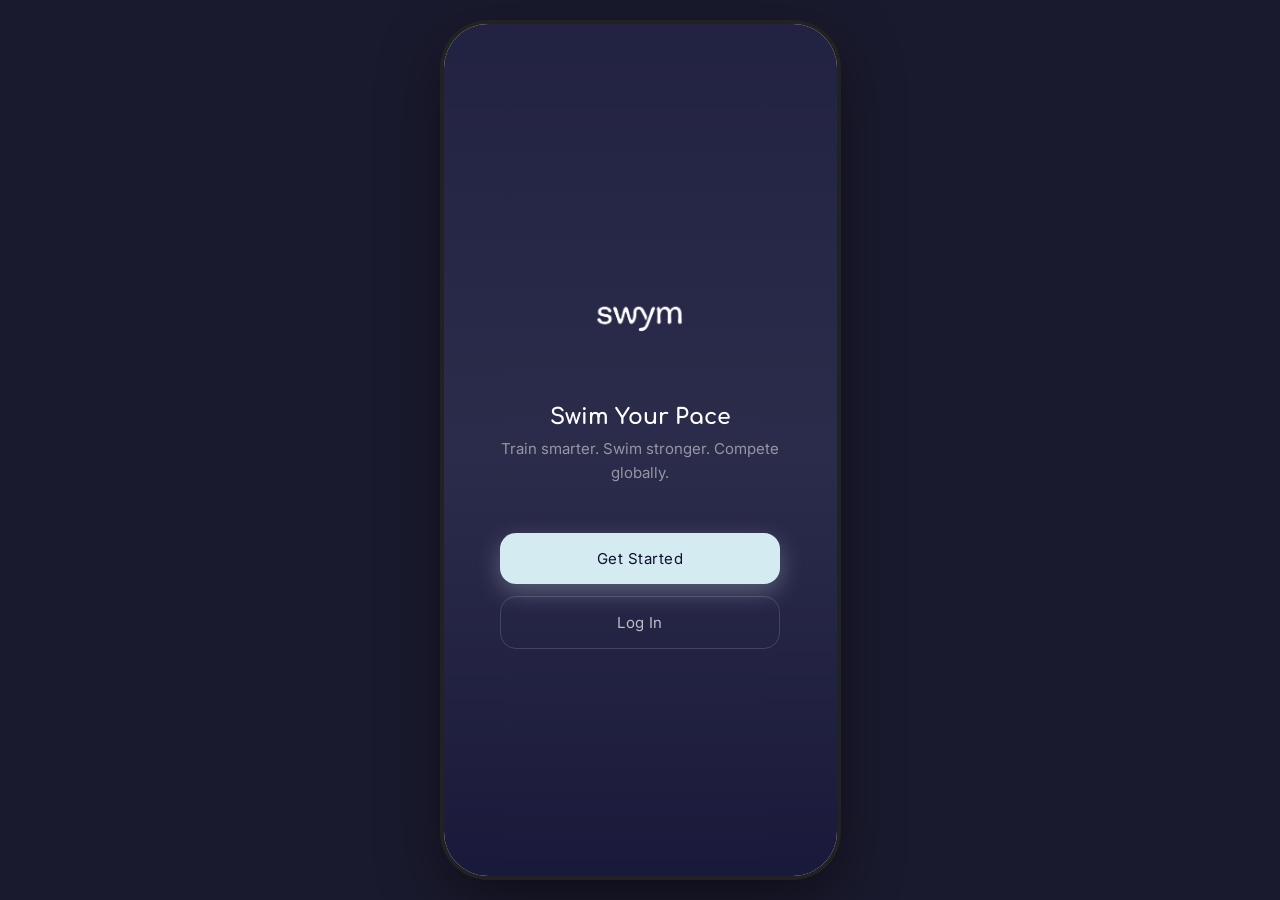
==== commit a1fab27a: "onboarding n login" ====
--- a/html/app/index.html
+++ b/html/app/index.html
@@ -12,46 +12,134 @@
   <!-- WELCOME -->
   <div class="screen active" id="scrWelcome">
     <div class="onb-screen">
+      <video autoplay loop muted playsinline preload="auto" src="../../videos/water.mp4"></video>
+      <div class="onb-overlay"></div>
       <img src="../../images/swym-logo-transparent.png" alt="SWYM" class="onb-logo" />
-      <h1 class="onb-title">Welcome to SWYM</h1>
+      <h1 class="onb-title">Swim Your Pace</h1>
       <p class="onb-sub">Train smarter. Swim stronger. Compete globally.</p>
-      <button class="onb-btn onb-btn-primary" onclick="goTo('scrRole')">Get Started</button>
-    </div>
-  </div>
-
-  <!-- ROLE SELECT -->
-  <div class="screen" id="scrRole">
+      <button class="onb-btn onb-btn-primary" onclick="goTo('scrOnb1')">Get Started</button>
+      <button class="onb-btn onb-btn-outline" onclick="goTo('scrLogin')">Log In</button>
+    </div>
+  </div>
+
+  <!-- ONBOARDING 1 -->
+  <div class="screen" id="scrOnb1">
     <div class="onb-screen">
-      <h1 class="onb-title">Choose Your Role</h1>
-      <p class="onb-sub">How will you use SWYM?</p>
-      <button class="onb-role-btn" onclick="selectRole('swimmer')">
-        <div class="onb-role-icon"><svg width="24" height="24" fill="none" stroke="white" stroke-width="1.5"><path d="M2 12c2-3 4-5 6-5s4 2 6 5c2 3 4 5 6 5"/></svg></div>
-        <div class="onb-role-text"><div class="onb-role-title">Swimmer</div><div class="onb-role-desc">Track, train, and compete</div></div>
-      </button>
-      <button class="onb-role-btn" onclick="selectRole('coach')">
-        <div class="onb-role-icon"><svg width="24" height="24" fill="none" stroke="white" stroke-width="1.5"><path d="M12 2v4M12 18v4M4.93 4.93l2.83 2.83M16.24 16.24l2.83 2.83M2 12h4M18 12h4M4.93 19.07l2.83-2.83M16.24 7.76l2.83-2.83"/></svg></div>
-        <div class="onb-role-text"><div class="onb-role-title">Coach</div><div class="onb-role-desc">Manage athletes and plans</div></div>
-      </button>
+      <video autoplay loop muted playsinline preload="auto" src="../../videos/water.mp4"></video>
+      <div class="onb-overlay"></div>
+      <button class="onb-skip" onclick="enterSwimmerApp()">Skip</button>
+      <div class="onb-illustration">
+        <svg width="120" height="120" viewBox="0 0 120 120" fill="none">
+          <circle cx="60" cy="60" r="56" stroke="rgba(212,236,241,.15)" stroke-width="2"/>
+          <path d="M30 65c5-8 12-18 20-18s12 10 20 18c8 8 15 15 20 15" stroke="#D4ECF1" stroke-width="2.5" stroke-linecap="round"/>
+          <circle cx="60" cy="38" r="12" stroke="#98C0C8" stroke-width="2"/>
+          <path d="M48 38h24" stroke="#98C0C8" stroke-width="1.5"/>
+          <path d="M60 26v24" stroke="#98C0C8" stroke-width="1.5"/>
+          <path d="M38 80l6-10 8 6 10-14 8 8 12-6" stroke="#D4ECF1" stroke-width="2" stroke-linecap="round" stroke-linejoin="round"/>
+          <circle cx="38" cy="80" r="3" fill="#D4ECF1"/>
+          <circle cx="82" cy="64" r="3" fill="#D4ECF1"/>
+        </svg>
+      </div>
+      <h1 class="onb-title">Train Smarter</h1>
+      <p class="onb-sub">AI-powered swim guidance built around your pace, recovery, and goals.</p>
+      <div class="onb-dots"><span class="onb-dot active"></span><span class="onb-dot"></span><span class="onb-dot"></span></div>
+      <button class="onb-btn onb-btn-primary" onclick="goTo('scrOnb2')">Next</button>
+    </div>
+  </div>
+
+  <!-- ONBOARDING 2 -->
+  <div class="screen" id="scrOnb2">
+    <div class="onb-screen">
+      <video autoplay loop muted playsinline preload="auto" src="../../videos/water.mp4"></video>
+      <div class="onb-overlay"></div>
+      <button class="onb-skip" onclick="enterSwimmerApp()">Skip</button>
+      <div class="onb-illustration">
+        <svg width="120" height="120" viewBox="0 0 120 120" fill="none">
+          <circle cx="60" cy="60" r="56" stroke="rgba(212,236,241,.15)" stroke-width="2"/>
+          <circle cx="60" cy="52" r="18" stroke="#D4ECF1" stroke-width="2.5"/>
+          <circle cx="60" cy="52" r="6" fill="#98C0C8" opacity=".6"/>
+          <path d="M60 70v20" stroke="#D4ECF1" stroke-width="2" stroke-linecap="round"/>
+          <path d="M48 82h24" stroke="#D4ECF1" stroke-width="2" stroke-linecap="round"/>
+          <path d="M26 55c0 0 8-3 14 2" stroke="#98C0C8" stroke-width="1.5" stroke-linecap="round" stroke-dasharray="3 3"/>
+          <path d="M94 55c0 0-8-3-14 2" stroke="#98C0C8" stroke-width="1.5" stroke-linecap="round" stroke-dasharray="3 3"/>
+          <circle cx="26" cy="55" r="4" stroke="#98C0C8" stroke-width="1.5"/>
+          <circle cx="94" cy="55" r="4" stroke="#98C0C8" stroke-width="1.5"/>
+        </svg>
+      </div>
+      <h1 class="onb-title">Swim Connected</h1>
+      <p class="onb-sub">Pair your smart ring for real-time pacing, effort tracking, and live feedback.</p>
+      <div class="onb-dots"><span class="onb-dot"></span><span class="onb-dot active"></span><span class="onb-dot"></span></div>
+      <button class="onb-btn onb-btn-primary" onclick="goTo('scrOnb3')">Next</button>
+    </div>
+  </div>
+
+  <!-- ONBOARDING 3 -->
+  <div class="screen" id="scrOnb3">
+    <div class="onb-screen">
+      <video autoplay loop muted playsinline preload="auto" src="../../videos/water.mp4"></video>
+      <div class="onb-overlay"></div>
+      <button class="onb-skip" onclick="enterSwimmerApp()">Skip</button>
+      <div class="onb-illustration">
+        <svg width="120" height="120" viewBox="0 0 120 120" fill="none">
+          <circle cx="60" cy="60" r="56" stroke="rgba(212,236,241,.15)" stroke-width="2"/>
+          <rect x="36" y="30" width="48" height="64" rx="8" stroke="#D4ECF1" stroke-width="2.5"/>
+          <path d="M44 48h32M44 58h24M44 68h28" stroke="#98C0C8" stroke-width="1.5" stroke-linecap="round"/>
+          <circle cx="40" cy="48" r="2.5" fill="#F6AA38"/>
+          <circle cx="40" cy="58" r="2.5" fill="#D4ECF1"/>
+          <circle cx="40" cy="68" r="2.5" fill="#98C0C8"/>
+          <path d="M72 36l8-8M80 28l-4 2M80 28l-2 4" stroke="#F6AA38" stroke-width="1.5" stroke-linecap="round"/>
+        </svg>
+      </div>
+      <h1 class="onb-title">Compete Globally</h1>
+      <p class="onb-sub">Challenge friends, race legends, climb leaderboards, and unlock achievements.</p>
+      <div class="onb-dots"><span class="onb-dot"></span><span class="onb-dot"></span><span class="onb-dot active"></span></div>
+      <button class="onb-btn onb-btn-primary" onclick="goTo('scrSignup')">Start Swimming</button>
+    </div>
+  </div>
+
+  <!-- CREATE ACCOUNT -->
+  <div class="screen" id="scrSignup">
+    <div class="onb-screen">
+      <video autoplay loop muted playsinline preload="auto" src="../../videos/water.mp4"></video>
+      <div class="onb-overlay"></div>
+      <img src="../../images/swym-logo-transparent.png" alt="SWYM" class="onb-logo" style="width:80px;margin-bottom:16px" />
+      <h1 class="onb-title">Create Your Account</h1>
+      <p class="onb-sub" style="margin-bottom:24px">Set up your profile to get started</p>
+      <input class="onb-input" id="signupName" type="text" placeholder="Full Name" autocomplete="off" />
+      <input class="onb-input" id="signupEmail" type="email" placeholder="Email" autocomplete="off" />
+      <input class="onb-input" id="signupPass" type="password" placeholder="Create Password" />
+      <input class="onb-input" id="signupConfirm" type="password" placeholder="Confirm Password" />
+      <div class="onb-role-toggle" id="roleToggle">
+        <button class="onb-role-opt active" data-role="swimmer" onclick="pickRole('swimmer')">Swimmer</button>
+        <button class="onb-role-opt" data-role="coach" onclick="pickRole('coach')">Coach</button>
+      </div>
+      <div class="onb-error" id="signupError"></div>
+      <button class="onb-btn onb-btn-primary" onclick="doSignup()" style="margin-top:4px">Create Account</button>
+      <p class="onb-terms">By signing up you agree to our <a href="#">Terms</a> & <a href="#">Privacy Policy</a></p>
     </div>
   </div>
 
   <!-- LOGIN -->
   <div class="screen" id="scrLogin">
     <div class="onb-screen">
+      <video autoplay loop muted playsinline preload="auto" src="../../videos/water.mp4"></video>
+      <div class="onb-overlay"></div>
       <img src="../../images/swym-logo-transparent.png" alt="SWYM" class="onb-logo" />
-      <h1 class="onb-title" id="loginTitle">Sign In</h1>
-      <p class="onb-sub" id="loginSub">Enter your credentials</p>
+      <h1 class="onb-title">Sign In</h1>
+      <p class="onb-sub">Enter your credentials</p>
       <div class="onb-error" id="loginError"></div>
       <input class="onb-input" id="inputUser" type="text" placeholder="Username" autocomplete="off" />
       <input class="onb-input" id="inputPass" type="password" placeholder="Password" />
       <button class="onb-btn onb-btn-primary" onclick="doLogin()" style="margin-top:8px">Sign In</button>
-      <button class="onb-btn onb-btn-outline" onclick="goTo('scrRole')">Back</button>
+      <button class="onb-btn onb-btn-outline" onclick="goTo('scrWelcome')">Back</button>
     </div>
   </div>
 
   <!-- COACH ROLE SELECTOR -->
   <div class="screen" id="scrCoachRole">
     <div class="onb-screen">
+      <video autoplay loop muted playsinline preload="auto" src="../../videos/water.mp4"></video>
+      <div class="onb-overlay"></div>
       <h1 class="onb-title">Welcome, Coach</h1>
       <p class="onb-sub">Choose how you'd like to continue</p>
       <button class="onb-role-btn" onclick="enterCoachApp()">
@@ -72,7 +160,7 @@
       <video autoplay loop muted playsinline preload="auto" src="../../videos/water.mp4"></video>
       <div class="hero-overlay"></div>
       <div class="hero-top">
-        <div class="glass-pill"><div class="dot" style="background:#fbbf24"></div><span class="f10 cw80" style="color:rgba(255,255,255,.8)">Ring Not Paired</span></div>
+        <div class="glass-pill" id="ringPill"><div class="dot" id="ringDot" style="background:#fbbf24"></div><span class="f10 cw80" id="ringLabel" style="color:rgba(255,255,255,.8)">Ring Not Paired</span></div>
         <div class="glass-pill"><svg width="12" height="12" fill="none" stroke="rgba(255,255,255,.7)" stroke-width="1.5"><path d="M1 9l4-4 2 2 4-4M8 3h3v3"/></svg><span class="f10 cw80" style="color:rgba(255,255,255,.8)">UWB Ready</span></div>
       </div>
       <div class="hero-center">
@@ -104,7 +192,7 @@
           <div class="streak-pill"><svg width="14" height="14" fill="none" stroke="rgba(255,255,255,.4)" stroke-width="1.5"><circle cx="7" cy="7" r="6"/><path d="M7 3v4l2.5 1.5"/></svg><span class="v-sm" style="color:white">Next: Tomorrow</span></div>
         </div>
 
-        <button class="btn-accent-pill" onclick="navTo('train')">
+        <button class="btn-accent-pill" id="btnPair" onclick="pairDevice()">
           <svg width="16" height="16" fill="none" stroke="currentColor" stroke-width="1.5"><path d="M1 9l4-4 2 2 4-4M8 3h3v3"/></svg>
           Pair Your Device
         </button>
--- a/css/app.css
+++ b/css/app.css
@@ -23,17 +23,22 @@
   background: #1a1a2e;
   display: flex; align-items: center; justify-content: center;
   -webkit-font-smoothing: antialiased;
+  padding: 16px;
 }
 button { font-family: var(--font-body); }
 
 /* Phone Frame */
 .phone-frame {
   width: 393px; height: 852px;
+  max-height: calc(100vh - 32px);
+  max-width: calc((100vh - 32px) * 393 / 852);
   background: var(--bg);
   border-radius: 44px;
   overflow: hidden;
   position: relative;
   box-shadow: 0 0 0 4px #222, 0 20px 60px rgba(0,0,0,.5);
+  transform-origin: center center;
+  aspect-ratio: 393 / 852;
 }
 
 /* Screen System */
@@ -489,9 +494,12 @@
 /* ============================================================
    Onboarding
    ============================================================ */
-.onb-screen{display:flex;flex-direction:column;align-items:center;justify-content:center;padding:48px 32px;text-align:center;background:linear-gradient(180deg,#111033 0%,#2A324E 100%);min-height:100%}
+.onb-screen{position:relative;display:flex;flex-direction:column;align-items:center;justify-content:center;padding:48px 32px;text-align:center;min-height:100%;overflow:hidden}
+.onb-screen video{position:absolute;inset:0;width:100%;height:100%;object-fit:cover}
+.onb-screen .onb-overlay{position:absolute;inset:0;background:linear-gradient(to bottom,rgba(17,16,51,.92),rgba(17,16,51,.88) 50%,rgba(17,16,51,.96))}
+.onb-screen>*:not(video):not(.onb-overlay){position:relative;z-index:10}
 .onb-logo{width:120px;margin-bottom:24px;filter:brightness(1.1)}
-.onb-title{font-family:var(--font-head);font-size:28px;color:white;margin-bottom:8px}
+.onb-title{font-family:var(--font-head);font-size:22px;color:white;margin-bottom:8px}
 .onb-sub{font-size:15px;color:rgba(255,255,255,.5);line-height:1.6;margin-bottom:48px;max-width:280px}
 .onb-btn{width:100%;max-width:280px;padding:16px;border-radius:16px;border:none;font-size:15px;font-family:var(--font-body);cursor:pointer;transition:transform .15s;letter-spacing:.03em}
 .onb-btn:active{transform:scale(.97)}
@@ -507,6 +515,21 @@
 .onb-role-title{font-family:var(--font-head);font-size:16px;margin-bottom:4px}
 .onb-role-desc{font-size:13px;color:rgba(255,255,255,.4)}
 .onb-error{color:#f87171;font-size:13px;margin-bottom:12px;min-height:20px}
+.onb-skip{position:absolute;top:16px;right:20px;z-index:20;background:none;border:none;color:rgba(255,255,255,.5);font-size:14px;font-family:var(--font-body);cursor:pointer;letter-spacing:.03em;transition:color .2s}
+.onb-skip:hover{color:rgba(255,255,255,.8)}
+.onb-illustration{margin-bottom:32px;opacity:.9}
+.onb-dots{display:flex;gap:8px;justify-content:center;margin-bottom:32px}
+.onb-dot{width:8px;height:8px;border-radius:50%;background:rgba(255,255,255,.2);transition:all .3s}
+.onb-dot.active{width:24px;border-radius:4px;background:#D4ECF1}
+.onb-terms{font-size:11px;color:rgba(255,255,255,.35);margin-top:16px;line-height:1.5;max-width:260px}
+.onb-terms a{color:rgba(212,236,241,.6);text-decoration:none}
+.onb-role-toggle{display:flex;width:100%;max-width:280px;border-radius:12px;overflow:hidden;border:1px solid rgba(255,255,255,.15);margin-bottom:12px;background:rgba(255,255,255,.04)}
+.onb-role-opt{flex:1;padding:14px 0;background:transparent;border:none;color:rgba(255,255,255,.5);font-size:15px;font-weight:500;font-family:var(--font-body);cursor:pointer;transition:all .2s;letter-spacing:.02em;text-align:center;display:flex;align-items:center;justify-content:center}
+.onb-role-opt.active{background:rgba(212,236,241,.2);color:#fff}
+@keyframes pulseDot{0%,100%{opacity:1}50%{opacity:.3}}
+.pulse-dot{animation:pulseDot .8s ease-in-out infinite}
+.pair-spinner{display:inline-block;width:14px;height:14px;border:2px solid rgba(17,16,51,.2);border-top-color:#111033;border-radius:50%;animation:spin .6s linear infinite;vertical-align:middle;margin-right:4px}
+@keyframes spin{to{transform:rotate(360deg)}}
 /* ============================================================
    Quick Actions
    ============================================================ */
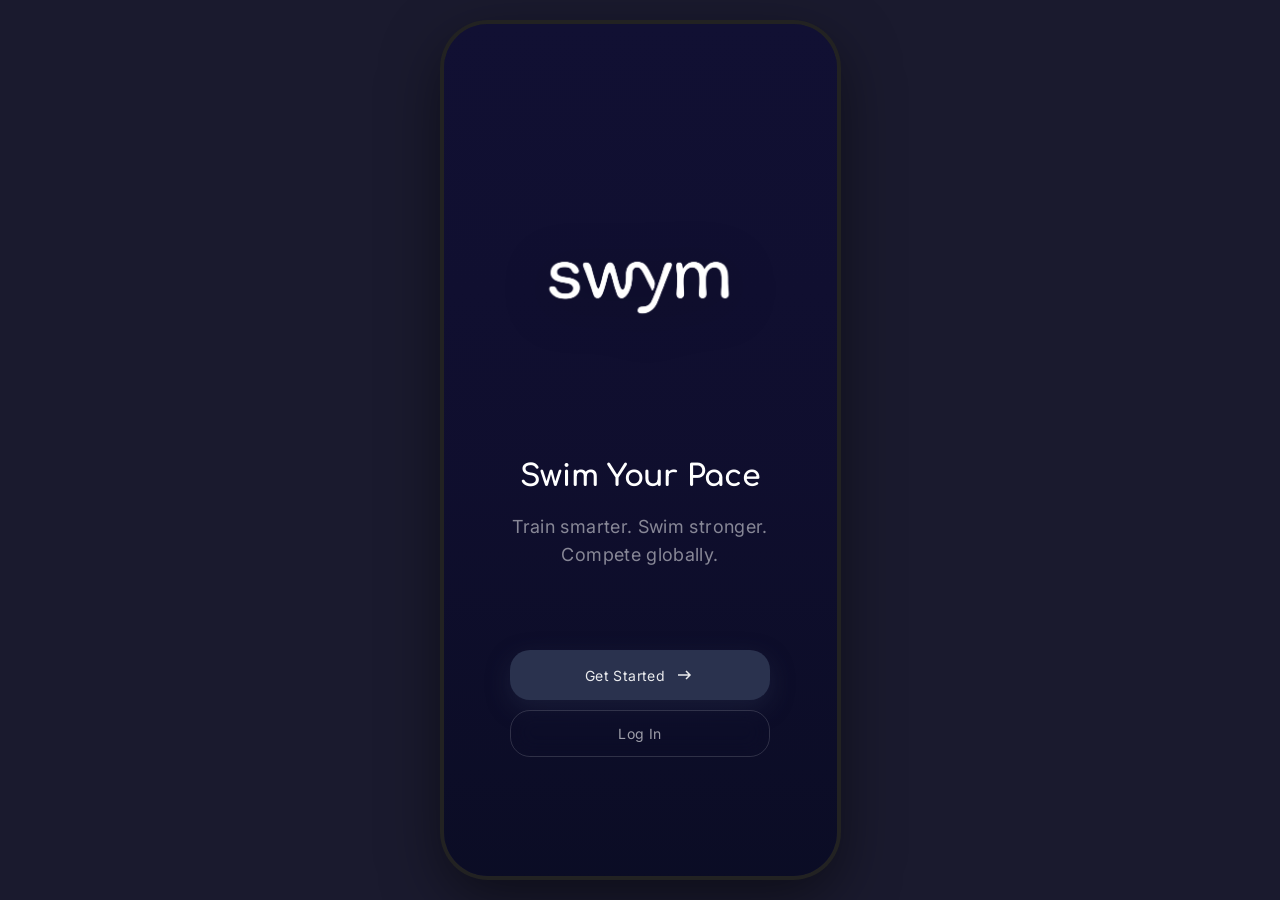
==== commit 68625986: "swimmeer" ====
--- a/html/app/index.html
+++ b/html/app/index.html
@@ -9,298 +9,442 @@
 <body>
 <div class="phone-frame" id="app">
 
-  <!-- WELCOME -->
+  <!-- ═══════════ WELCOME ═══════════ -->
   <div class="screen active" id="scrWelcome">
     <div class="onb-screen">
       <video autoplay loop muted playsinline preload="auto" src="../../videos/water.mp4"></video>
       <div class="onb-overlay"></div>
       <img src="../../images/swym-logo-transparent.png" alt="SWYM" class="onb-logo" />
-      <h1 class="onb-title">Swim Your Pace</h1>
+      <h1 class="onb-title" style="font-size:30px;margin-bottom:20px">Swim Your Pace</h1>
       <p class="onb-sub">Train smarter. Swim stronger. Compete globally.</p>
-      <button class="onb-btn onb-btn-primary" onclick="goTo('scrOnb1')">Get Started</button>
+      <button class="onb-btn onb-btn-primary" onclick="goTo('scrOnb1')">
+        Get Started
+        <svg width="22" height="22" fill="none" stroke="currentColor" stroke-width="1.5"><path d="M5 11h12m-4-4 4 4-4 4"/></svg>
+      </button>
       <button class="onb-btn onb-btn-outline" onclick="goTo('scrLogin')">Log In</button>
     </div>
   </div>
 
-  <!-- ONBOARDING 1 -->
+  <!-- ═══════════ ONBOARDING 1 – Train Smarter ═══════════ -->
   <div class="screen" id="scrOnb1">
     <div class="onb-screen">
       <video autoplay loop muted playsinline preload="auto" src="../../videos/water.mp4"></video>
       <div class="onb-overlay"></div>
-      <button class="onb-skip" onclick="enterSwimmerApp()">Skip</button>
-      <div class="onb-illustration">
-        <svg width="120" height="120" viewBox="0 0 120 120" fill="none">
-          <circle cx="60" cy="60" r="56" stroke="rgba(212,236,241,.15)" stroke-width="2"/>
-          <path d="M30 65c5-8 12-18 20-18s12 10 20 18c8 8 15 15 20 15" stroke="#D4ECF1" stroke-width="2.5" stroke-linecap="round"/>
-          <circle cx="60" cy="38" r="12" stroke="#98C0C8" stroke-width="2"/>
-          <path d="M48 38h24" stroke="#98C0C8" stroke-width="1.5"/>
-          <path d="M60 26v24" stroke="#98C0C8" stroke-width="1.5"/>
-          <path d="M38 80l6-10 8 6 10-14 8 8 12-6" stroke="#D4ECF1" stroke-width="2" stroke-linecap="round" stroke-linejoin="round"/>
-          <circle cx="38" cy="80" r="3" fill="#D4ECF1"/>
-          <circle cx="82" cy="64" r="3" fill="#D4ECF1"/>
-        </svg>
-      </div>
-      <h1 class="onb-title">Train Smarter</h1>
-      <p class="onb-sub">AI-powered swim guidance built around your pace, recovery, and goals.</p>
-      <div class="onb-dots"><span class="onb-dot active"></span><span class="onb-dot"></span><span class="onb-dot"></span></div>
+      <button class="onb-skip" onclick="goTo('scrSignup')">Skip</button>
+
+      <!-- Visual -->
+      <div class="onb-visual">
+        <div class="onb-visual-glow" style="background:linear-gradient(135deg,#98C0C8,#334F6B)"></div>
+        <div class="onb-bars" style="position:relative;z-index:1">
+          <div class="onb-bar" style="height:40px;opacity:0.6"></div>
+          <div class="onb-bar" style="height:60px;opacity:0.7"></div>
+          <div class="onb-bar" style="height:35px;opacity:0.8"></div>
+          <div class="onb-bar" style="height:70px;opacity:0.9"></div>
+          <div class="onb-bar" style="height:45px;opacity:1"></div>
+          <div class="onb-bar" style="height:65px;opacity:1"></div>
+        </div>
+        <div style="position:absolute;bottom:100px;width:192px;height:1px;background:linear-gradient(90deg,transparent,#98C0C8,transparent);opacity:0.4;z-index:1"></div>
+        <div style="position:absolute;bottom:80px;color:rgba(255,255,255,0.2);font-size:10px;letter-spacing:0.3em;z-index:1">PERFORMANCE</div>
+      </div>
+
+      <h1 class="onb-title-lg">Train Smarter</h1>
+      <p style="color:rgba(255,255,255,0.4);font-size:16px;line-height:1.6;margin-bottom:48px;max-width:300px">
+        AI coaching built around your pace, recovery, and performance.
+      </p>
+
+      <div class="onb-dots">
+        <div class="onb-dot active"></div>
+        <div class="onb-dot inactive"></div>
+        <div class="onb-dot inactive"></div>
+      </div>
       <button class="onb-btn onb-btn-primary" onclick="goTo('scrOnb2')">Next</button>
     </div>
   </div>
 
-  <!-- ONBOARDING 2 -->
+  <!-- ═══════════ ONBOARDING 2 – Swim Connected ═══════════ -->
   <div class="screen" id="scrOnb2">
     <div class="onb-screen">
       <video autoplay loop muted playsinline preload="auto" src="../../videos/water.mp4"></video>
       <div class="onb-overlay"></div>
-      <button class="onb-skip" onclick="enterSwimmerApp()">Skip</button>
-      <div class="onb-illustration">
-        <svg width="120" height="120" viewBox="0 0 120 120" fill="none">
-          <circle cx="60" cy="60" r="56" stroke="rgba(212,236,241,.15)" stroke-width="2"/>
-          <circle cx="60" cy="52" r="18" stroke="#D4ECF1" stroke-width="2.5"/>
-          <circle cx="60" cy="52" r="6" fill="#98C0C8" opacity=".6"/>
-          <path d="M60 70v20" stroke="#D4ECF1" stroke-width="2" stroke-linecap="round"/>
-          <path d="M48 82h24" stroke="#D4ECF1" stroke-width="2" stroke-linecap="round"/>
-          <path d="M26 55c0 0 8-3 14 2" stroke="#98C0C8" stroke-width="1.5" stroke-linecap="round" stroke-dasharray="3 3"/>
-          <path d="M94 55c0 0-8-3-14 2" stroke="#98C0C8" stroke-width="1.5" stroke-linecap="round" stroke-dasharray="3 3"/>
-          <circle cx="26" cy="55" r="4" stroke="#98C0C8" stroke-width="1.5"/>
-          <circle cx="94" cy="55" r="4" stroke="#98C0C8" stroke-width="1.5"/>
-        </svg>
-      </div>
-      <h1 class="onb-title">Swim Connected</h1>
-      <p class="onb-sub">Pair your smart ring for real-time pacing, effort tracking, and live feedback.</p>
-      <div class="onb-dots"><span class="onb-dot"></span><span class="onb-dot active"></span><span class="onb-dot"></span></div>
+      <button class="onb-skip" onclick="goTo('scrSignup')">Skip</button>
+
+      <div class="onb-visual">
+        <div class="onb-visual-glow" style="background:linear-gradient(135deg,#F6AA38,#334F6B)"></div>
+        <div class="onb-ring-outer">
+          <div class="onb-ring-core"></div>
+          <div class="onb-ring-pulse onb-ring-pulse-1"></div>
+          <div class="onb-ring-pulse onb-ring-pulse-2"></div>
+        </div>
+      </div>
+
+      <h1 class="onb-title-lg">Swim Connected</h1>
+      <p style="color:rgba(255,255,255,0.4);font-size:16px;line-height:1.6;margin-bottom:48px;max-width:300px">
+        Pair your device for real-time pacing and live in-water feedback.
+      </p>
+
+      <div class="onb-dots">
+        <div class="onb-dot inactive"></div>
+        <div class="onb-dot active"></div>
+        <div class="onb-dot inactive"></div>
+      </div>
       <button class="onb-btn onb-btn-primary" onclick="goTo('scrOnb3')">Next</button>
     </div>
   </div>
 
-  <!-- ONBOARDING 3 -->
+  <!-- ═══════════ ONBOARDING 3 – Compete Globally ═══════════ -->
   <div class="screen" id="scrOnb3">
     <div class="onb-screen">
       <video autoplay loop muted playsinline preload="auto" src="../../videos/water.mp4"></video>
       <div class="onb-overlay"></div>
-      <button class="onb-skip" onclick="enterSwimmerApp()">Skip</button>
-      <div class="onb-illustration">
-        <svg width="120" height="120" viewBox="0 0 120 120" fill="none">
-          <circle cx="60" cy="60" r="56" stroke="rgba(212,236,241,.15)" stroke-width="2"/>
-          <rect x="36" y="30" width="48" height="64" rx="8" stroke="#D4ECF1" stroke-width="2.5"/>
-          <path d="M44 48h32M44 58h24M44 68h28" stroke="#98C0C8" stroke-width="1.5" stroke-linecap="round"/>
-          <circle cx="40" cy="48" r="2.5" fill="#F6AA38"/>
-          <circle cx="40" cy="58" r="2.5" fill="#D4ECF1"/>
-          <circle cx="40" cy="68" r="2.5" fill="#98C0C8"/>
-          <path d="M72 36l8-8M80 28l-4 2M80 28l-2 4" stroke="#F6AA38" stroke-width="1.5" stroke-linecap="round"/>
-        </svg>
-      </div>
-      <h1 class="onb-title">Compete Globally</h1>
-      <p class="onb-sub">Challenge friends, race legends, climb leaderboards, and unlock achievements.</p>
-      <div class="onb-dots"><span class="onb-dot"></span><span class="onb-dot"></span><span class="onb-dot active"></span></div>
-      <button class="onb-btn onb-btn-primary" onclick="goTo('scrSignup')">Start Swimming</button>
-    </div>
-  </div>
-
-  <!-- CREATE ACCOUNT -->
+      <button class="onb-skip" onclick="goTo('scrSignup')">Skip</button>
+
+      <div class="onb-visual">
+        <div class="onb-visual-glow" style="background:linear-gradient(135deg,#98C0C8,#F6AA38)"></div>
+        <div style="position:relative;z-index:1;display:flex;flex-direction:column;gap:12px">
+          <div class="onb-rank-row">
+            <div class="onb-rank-num" style="background:rgba(246,170,56,0.3);color:#F6AA38">1</div>
+            <div class="onb-rank-bar" style="width:85%"></div>
+          </div>
+          <div class="onb-rank-row" style="opacity:0.8">
+            <div class="onb-rank-num" style="background:rgba(255,255,255,0.05);color:rgba(255,255,255,0.3)">2</div>
+            <div class="onb-rank-bar" style="width:70%"></div>
+          </div>
+          <div class="onb-rank-row" style="opacity:0.6">
+            <div class="onb-rank-num" style="background:rgba(255,255,255,0.05);color:rgba(255,255,255,0.3)">3</div>
+            <div class="onb-rank-bar" style="width:55%"></div>
+          </div>
+        </div>
+      </div>
+
+      <h1 class="onb-title-lg">Compete Globally</h1>
+      <p style="color:rgba(255,255,255,0.4);font-size:16px;line-height:1.6;margin-bottom:48px;max-width:300px">
+        Race swimmers worldwide, challenge friends, earn badges.
+      </p>
+
+      <div class="onb-dots">
+        <div class="onb-dot inactive"></div>
+        <div class="onb-dot inactive"></div>
+        <div class="onb-dot active"></div>
+      </div>
+      <button class="onb-btn onb-btn-primary" onclick="goTo('scrSignup')">Create Account</button>
+    </div>
+  </div>
+
+  <!-- ═══════════ CREATE ACCOUNT ═══════════ -->
   <div class="screen" id="scrSignup">
-    <div class="onb-screen">
+    <div class="onb-screen" style="justify-content:flex-start;padding-top:56px">
       <video autoplay loop muted playsinline preload="auto" src="../../videos/water.mp4"></video>
       <div class="onb-overlay"></div>
-      <img src="../../images/swym-logo-transparent.png" alt="SWYM" class="onb-logo" style="width:80px;margin-bottom:16px" />
-      <h1 class="onb-title">Create Your Account</h1>
-      <p class="onb-sub" style="margin-bottom:24px">Set up your profile to get started</p>
-      <input class="onb-input" id="signupName" type="text" placeholder="Full Name" autocomplete="off" />
-      <input class="onb-input" id="signupEmail" type="email" placeholder="Email" autocomplete="off" />
-      <input class="onb-input" id="signupPass" type="password" placeholder="Create Password" />
-      <input class="onb-input" id="signupConfirm" type="password" placeholder="Confirm Password" />
-      <div class="onb-role-toggle" id="roleToggle">
-        <button class="onb-role-opt active" data-role="swimmer" onclick="pickRole('swimmer')">Swimmer</button>
-        <button class="onb-role-opt" data-role="coach" onclick="pickRole('coach')">Coach</button>
-      </div>
-      <div class="onb-error" id="signupError"></div>
-      <button class="onb-btn onb-btn-primary" onclick="doSignup()" style="margin-top:4px">Create Account</button>
-      <p class="onb-terms">By signing up you agree to our <a href="#">Terms</a> & <a href="#">Privacy Policy</a></p>
-    </div>
-  </div>
-
-  <!-- LOGIN -->
+      <img src="../../images/swym-logo-transparent.png" alt="SWYM" class="onb-logo-sm" />
+      <h1 style="font-family:var(--font-head);font-size:36px;color:white;margin-bottom:12px;letter-spacing:-0.02em;align-self:stretch;text-align:left">Create Account</h1>
+      <p class="onb-sub-sm" style="align-self:stretch;text-align:left">Start your swim training journey</p>
+
+      <div class="form-group">
+        <label class="form-label">FULL NAME</label>
+        <div class="form-input-wrap">
+          <svg width="18" height="18" fill="none" stroke="currentColor" stroke-width="1.5"><circle cx="9" cy="6" r="4"/><path d="M3 18v-1a6 6 0 0112 0v1"/></svg>
+          <input class="form-input" id="signupName" type="text" placeholder="Enter your name" autocomplete="off" />
+        </div>
+      </div>
+
+      <div class="form-group">
+        <label class="form-label">EMAIL</label>
+        <div class="form-input-wrap">
+          <svg width="18" height="18" fill="none" stroke="currentColor" stroke-width="1.5"><rect x="2" y="4" width="14" height="10" rx="2"/><path d="M2 4l7 5 7-5"/></svg>
+          <input class="form-input" id="signupEmail" type="email" placeholder="your@email.com" autocomplete="off" />
+        </div>
+      </div>
+
+      <div class="form-group">
+        <label class="form-label">USERNAME</label>
+        <div class="form-input-wrap">
+          <svg width="18" height="18" fill="none" stroke="currentColor" stroke-width="1.5"><circle cx="9" cy="6" r="4"/><path d="M3 18v-1a6 6 0 0112 0v1"/></svg>
+          <input class="form-input" id="signupUser" type="text" placeholder="Choose username" autocomplete="off" />
+        </div>
+      </div>
+
+      <div class="form-group">
+        <label class="form-label">PASSWORD</label>
+        <div class="form-input-wrap">
+          <svg width="18" height="18" fill="none" stroke="currentColor" stroke-width="1.5"><rect x="3" y="8" width="12" height="8" rx="2"/><path d="M7 8V5a2 2 0 014 0v3"/></svg>
+          <input class="form-input" id="signupPass" type="password" placeholder="Create password" />
+        </div>
+      </div>
+
+      <div class="form-group">
+        <label class="form-label">I AM A</label>
+        <div class="role-selector">
+          <button class="role-btn active" data-role="swimmer" onclick="pickSignupRole('swimmer')">Swimmer</button>
+          <button class="role-btn" data-role="coach" onclick="pickSignupRole('coach')">Coach</button>
+        </div>
+      </div>
+
+      <div style="color:#f87171;font-size:13px;min-height:20px;margin-bottom:8px;text-align:left" id="signupError"></div>
+
+      <button class="onb-btn onb-btn-primary" onclick="doSignup()" style="margin-top:8px">
+        Create Account
+        <svg width="20" height="20" fill="none" stroke="currentColor" stroke-width="1.5"><path d="M5 10h10m-4-4 4 4-4 4"/></svg>
+      </button>
+
+      <div style="text-align:center;margin-top:32px">
+        <button style="background:none;border:none;color:rgba(255,255,255,0.3);font-size:14px" onclick="goTo('scrLogin')">
+          Already have an account? <span style="color:#98C0C8">Log In</span>
+        </button>
+      </div>
+    </div>
+  </div>
+
+  <!-- ═══════════ LOGIN ═══════════ -->
   <div class="screen" id="scrLogin">
     <div class="onb-screen">
       <video autoplay loop muted playsinline preload="auto" src="../../videos/water.mp4"></video>
       <div class="onb-overlay"></div>
-      <img src="../../images/swym-logo-transparent.png" alt="SWYM" class="onb-logo" />
-      <h1 class="onb-title">Sign In</h1>
-      <p class="onb-sub">Enter your credentials</p>
-      <div class="onb-error" id="loginError"></div>
-      <input class="onb-input" id="inputUser" type="text" placeholder="Username" autocomplete="off" />
-      <input class="onb-input" id="inputPass" type="password" placeholder="Password" />
-      <button class="onb-btn onb-btn-primary" onclick="doLogin()" style="margin-top:8px">Sign In</button>
-      <button class="onb-btn onb-btn-outline" onclick="goTo('scrWelcome')">Back</button>
-    </div>
-  </div>
-
-  <!-- COACH ROLE SELECTOR -->
+      <button style="position:absolute;top:24px;left:24px;z-index:20;background:none;border:none;color:rgba(255,255,255,0.5);font-size:14px" onclick="goTo('scrWelcome')">← Back</button>
+
+      <img src="../../images/swym-logo-transparent.png" alt="SWYM" style="width:160px;margin-bottom:32px;opacity:0.8" />
+      <h1 style="font-family:var(--font-head);font-size:22px;color:white;margin-bottom:8px;letter-spacing:-0.01em;align-self:stretch;text-align:left">Sign In</h1>
+      <p style="color:rgba(255,255,255,0.5);font-size:14px;margin-bottom:40px;align-self:stretch;text-align:left">Enter your credentials to continue</p>
+
+      <div class="form-group">
+        <label class="form-label">Username</label>
+        <div class="form-input-wrap">
+          <svg width="18" height="18" fill="none" stroke="currentColor" stroke-width="1.5"><circle cx="9" cy="6" r="4"/><path d="M3 18v-1a6 6 0 0112 0v1"/></svg>
+          <input class="form-input" id="inputUser" type="text" placeholder="Enter username" autocomplete="off" autofocus />
+        </div>
+      </div>
+
+      <div class="form-group">
+        <label class="form-label">Password</label>
+        <div class="form-input-wrap">
+          <svg width="18" height="18" fill="none" stroke="currentColor" stroke-width="1.5"><rect x="3" y="8" width="12" height="8" rx="2"/><path d="M7 8V5a2 2 0 014 0v3"/></svg>
+          <input class="form-input" id="inputPass" type="password" placeholder="Enter password" />
+        </div>
+      </div>
+
+      <div style="color:#f87171;font-size:14px;min-height:24px;margin-bottom:8px;text-align:left" id="loginError"></div>
+
+      <div class="demo-creds">
+        <p>Demo Credentials:</p>
+        <code>swimmer / 000</code>
+        <code>coach / 000</code>
+      </div>
+
+      <button class="onb-btn onb-btn-primary" id="loginBtn" onclick="doLogin()">
+        <span id="loginBtnText">Sign In</span>
+        <svg id="loginArrow" width="20" height="20" fill="none" stroke="currentColor" stroke-width="1.5"><path d="M5 10h10m-4-4 4 4-4 4"/></svg>
+      </button>
+    </div>
+  </div>
+
+  <!-- ═══════════ COACH ROLE SELECTOR ═══════════ -->
   <div class="screen" id="scrCoachRole">
-    <div class="onb-screen">
-      <video autoplay loop muted playsinline preload="auto" src="../../videos/water.mp4"></video>
-      <div class="onb-overlay"></div>
-      <h1 class="onb-title">Welcome, Coach</h1>
-      <p class="onb-sub">Choose how you'd like to continue</p>
-      <button class="onb-role-btn" onclick="enterCoachApp()">
-        <div class="onb-role-icon"><svg width="24" height="24" fill="none" stroke="white" stroke-width="1.5"><path d="M9 5H7a2 2 0 00-2 2v12a2 2 0 002 2h10a2 2 0 002-2V7a2 2 0 00-2-2h-2M9 5a2 2 0 104 0M9 5a2 2 0 004 0"/></svg></div>
-        <div class="onb-role-text"><div class="onb-role-title">Continue as Coach</div><div class="onb-role-desc">Team dashboard & athlete management</div></div>
+    <div style="height:100%;background:#111033;display:flex;flex-direction:column;align-items:center;justify-content:center;padding:24px;position:relative;overflow:hidden">
+      <video autoplay loop muted playsinline preload="auto" src="../../videos/water.mp4" style="position:absolute;inset:0;width:100%;height:100%;object-fit:cover;opacity:0.25"></video>
+      <div style="position:absolute;inset:0;background:linear-gradient(180deg,rgba(17,16,51,0.5) 0%,rgba(17,16,51,0.85) 100%)"></div>
+      <img src="../../images/swym-logo-transparent.png" alt="SWYM" style="width:120px;margin-bottom:24px;opacity:0.8;position:relative;z-index:1" />
+      <h1 style="font-family:var(--font-head);font-size:22px;color:white;margin-bottom:8px;letter-spacing:-0.01em;position:relative;z-index:1">Welcome, Coach</h1>
+      <p style="color:rgba(255,255,255,0.5);font-size:13px;margin-bottom:32px;position:relative;z-index:1">Choose your view mode</p>
+
+      <button class="role-card primary" onclick="enterCoachApp()" style="position:relative;z-index:1">
+        <div class="role-card-row">
+          <div class="role-icon" style="background:rgba(51,79,107,0.3)">
+            <svg width="22" height="22" fill="none" stroke="white" stroke-width="1.5"><path d="M17 21v-2a4 4 0 00-4-4H9a4 4 0 00-4 4v2"/><circle cx="11" cy="7" r="4"/><path d="M23 21v-2a4 4 0 00-3-3.87"/><path d="M16 3.13a4 4 0 010 7.75"/></svg>
+          </div>
+          <div style="flex:1">
+            <div class="role-card-title">Continue as Coach</div>
+            <div class="role-card-desc">Manage your team and athletes</div>
+          </div>
+          <svg width="18" height="18" fill="none" stroke="rgba(255,255,255,0.6)" stroke-width="1.5"><path d="M7 4l6 6-6 6"/></svg>
+        </div>
       </button>
-      <button class="onb-role-btn" onclick="enterSwimmerApp()">
-        <div class="onb-role-icon"><svg width="24" height="24" fill="none" stroke="white" stroke-width="1.5"><path d="M2 12c2-3 4-5 6-5s4 2 6 5c2 3 4 5 6 5"/></svg></div>
-        <div class="onb-role-text"><div class="onb-role-title">View Swimmer Mode</div><div class="onb-role-desc">Experience the swimmer app</div></div>
+
+      <button class="role-card" onclick="enterSwimmerApp()" style="position:relative;z-index:1">
+        <div class="role-card-row">
+          <div class="role-icon" style="background:rgba(51,79,107,0.15)">
+            <svg width="22" height="22" fill="none" stroke="#98C0C8" stroke-width="1.5"><circle cx="14" cy="7" r="4"/><path d="M6 21v-2a8 8 0 0116 0v2"/></svg>
+          </div>
+          <div style="flex:1">
+            <div class="role-card-title">View Swimmer Mode</div>
+            <div class="role-card-desc" style="color:rgba(255,255,255,0.4)">Experience as an athlete</div>
+          </div>
+          <svg width="18" height="18" fill="none" stroke="rgba(255,255,255,0.3)" stroke-width="1.5"><path d="M7 4l6 6-6 6"/></svg>
+        </div>
       </button>
     </div>
   </div>
 
-  <!-- HOME -->
+  <!-- ═══════════ HOME ═══════════ -->
   <div class="screen" id="scrHome">
-    <!-- Hero – DO NOT MODIFY -->
     <div class="hero">
       <video autoplay loop muted playsinline preload="auto" src="../../videos/water.mp4"></video>
       <div class="hero-overlay"></div>
+
       <div class="hero-top">
-        <div class="glass-pill" id="ringPill"><div class="dot" id="ringDot" style="background:#fbbf24"></div><span class="f10 cw80" id="ringLabel" style="color:rgba(255,255,255,.8)">Ring Not Paired</span></div>
-        <div class="glass-pill"><svg width="12" height="12" fill="none" stroke="rgba(255,255,255,.7)" stroke-width="1.5"><path d="M1 9l4-4 2 2 4-4M8 3h3v3"/></svg><span class="f10 cw80" style="color:rgba(255,255,255,.8)">UWB Ready</span></div>
-      </div>
+        <div class="glass-pill"><div class="dot" id="ringDot" style="background:#fbbf24"></div><span style="color:rgba(255,255,255,0.8);font-size:10px;letter-spacing:0.05em" id="ringLabel">Ring Not Paired</span></div>
+        <div class="glass-pill"><svg width="12" height="12" fill="none" stroke="rgba(255,255,255,.7)" stroke-width="1.5"><path d="M1 9l4-4 2 2 4-4M8 3h3v3"/></svg><span style="color:rgba(255,255,255,0.8);font-size:10px">UWB Ready</span></div>
+      </div>
+
       <div class="hero-center">
         <img src="../../images/swym-logo-transparent.png" alt="SWYM" class="logo" />
         <div class="hero-tagline">SWIM YOUR PACE</div>
 
         <!-- Last Swim -->
         <div class="last-swim">
-          <div class="flex jb ic mb-4">
-            <span class="f10 cw30" style="letter-spacing:.2em">LAST SWIM</span>
-            <span class="f10 cw20">2 days ago</span>
-          </div>
-          <div class="g3 mb-4">
-            <div class="tc"><div class="v-2xl" style="color:white">2.4</div><div class="f9 cw25" style="margin-top:2px">km</div></div>
-            <div class="tc sep" style="border-left:1px solid rgba(255,255,255,.08);border-right:1px solid rgba(255,255,255,.08)"><div class="v-2xl" style="color:white">1:26</div><div class="f9 cw25" style="margin-top:2px">/100m avg</div></div>
-            <div class="tc"><div class="v-2xl" style="color:white">48</div><div class="f9 cw25" style="margin-top:2px">laps</div></div>
-          </div>
-          <div style="padding-top:12px;border-top:1px solid rgba(255,255,255,.06)">
-            <div class="flex jb ic">
-              <div class="flex ic gap-1h"><svg width="12" height="12" fill="none" stroke="#707CFF" stroke-width="2"><polyline points="1,8 4,4 7,6 11,2"/></svg><span class="f10 c-accent">Pace improving</span></div>
-              <span class="f10 cw20">-3s this week</span>
+          <div style="display:flex;justify-content:space-between;align-items:center;margin-bottom:16px">
+            <span style="color:rgba(255,255,255,0.3);font-size:10px;letter-spacing:0.2em">LAST SWIM</span>
+            <span style="color:rgba(255,255,255,0.2);font-size:10px">2 days ago</span>
+          </div>
+          <div style="display:grid;grid-template-columns:1fr 1fr 1fr;gap:12px;margin-bottom:16px">
+            <div style="text-align:center"><div style="font-family:var(--font-head);font-size:24px;color:white">2.4</div><div style="font-size:9px;color:rgba(255,255,255,0.25);margin-top:2px">km</div></div>
+            <div style="text-align:center;border-left:1px solid rgba(255,255,255,0.08);border-right:1px solid rgba(255,255,255,0.08)"><div style="font-family:var(--font-head);font-size:24px;color:white">1:26</div><div style="font-size:9px;color:rgba(255,255,255,0.25);margin-top:2px">/100m avg</div></div>
+            <div style="text-align:center"><div style="font-family:var(--font-head);font-size:24px;color:white">48</div><div style="font-size:9px;color:rgba(255,255,255,0.25);margin-top:2px">laps</div></div>
+          </div>
+          <div style="padding-top:12px;border-top:1px solid rgba(255,255,255,0.06)">
+            <div style="display:flex;justify-content:space-between;align-items:center">
+              <div style="display:flex;align-items:center;gap:6px"><svg width="12" height="12" fill="none" stroke="#707CFF" stroke-width="2"><polyline points="1,8 4,4 7,6 11,2"/></svg><span style="color:#707CFF;font-size:10px">Pace improving</span></div>
+              <span style="color:rgba(255,255,255,0.2);font-size:10px">-3s this week</span>
             </div>
           </div>
         </div>
 
         <!-- Streak -->
         <div class="streak-row">
-          <div class="streak-pill"><svg width="14" height="14" fill="none" stroke="#f97316" stroke-width="1.5"><path d="M7 1C4 5 2 7 2 9.5C2 12 4.5 13 7 13s5-1 5-3.5C12 7 10 5 7 1Z"/></svg><span class="v-sm" style="color:white">5 day streak</span></div>
-          <div class="streak-pill"><svg width="14" height="14" fill="none" stroke="rgba(255,255,255,.4)" stroke-width="1.5"><circle cx="7" cy="7" r="6"/><path d="M7 3v4l2.5 1.5"/></svg><span class="v-sm" style="color:white">Next: Tomorrow</span></div>
-        </div>
-
-        <button class="btn-accent-pill" id="btnPair" onclick="pairDevice()">
+          <div class="streak-pill"><svg width="14" height="14" fill="none" stroke="#f97316" stroke-width="1.5"><path d="M7 1C4 5 2 7 2 9.5C2 12 4.5 13 7 13s5-1 5-3.5C12 7 10 5 7 1Z"/></svg><span style="font-family:var(--font-head);font-size:12px;color:white">5 day streak</span></div>
+          <div class="streak-pill"><svg width="14" height="14" fill="none" stroke="rgba(255,255,255,.4)" stroke-width="1.5"><circle cx="7" cy="7" r="6"/><path d="M7 3v4l2.5 1.5"/></svg><span style="font-family:var(--font-head);font-size:12px;color:white">Next: Tomorrow</span></div>
+        </div>
+
+        <button class="btn-pair" id="btnPair" onclick="pairDevice()">
           <svg width="16" height="16" fill="none" stroke="currentColor" stroke-width="1.5"><path d="M1 9l4-4 2 2 4-4M8 3h3v3"/></svg>
           Pair Your Device
         </button>
       </div>
+
+      <!-- Pairing Modal -->
+      <div class="pairing-modal" id="pairingModal">
+        <div class="pairing-modal-bg"></div>
+        <div class="pairing-modal-content">
+          <div style="margin-bottom:16px">
+            <div style="width:64px;height:64px;margin:0 auto 16px;border-radius:50%;background:rgba(255,255,255,0.1);display:flex;align-items:center;justify-content:center">
+              <div class="spinner" style="border-color:rgba(255,255,255,0.3);border-top-color:white"></div>
+            </div>
+          </div>
+          <h3 style="font-family:var(--font-head);font-size:20px;color:white;margin-bottom:8px">Connecting Device</h3>
+          <p style="color:rgba(255,255,255,0.5);font-size:14px">Searching for SWYM Ring...</p>
+        </div>
+      </div>
+
       <div class="hero-bottom">
         <svg width="20" height="20" fill="none" stroke="rgba(255,255,255,.3)" stroke-width="1.5" class="bounce"><polyline points="4,7 10,13 16,7"/></svg>
       </div>
     </div>
-    <!-- Dashboard (below hero) -->
-    <div style="background:var(--bg);padding:0 20px 100px">
+
+    <!-- Dashboard -->
+    <div style="background:var(--dark);padding:0 20px 120px">
       <!-- This Month -->
-      <div style="margin-top:-24px;position:relative;z-index:10;background:white;border-radius:28px;padding:24px;box-shadow:0 4px 16px rgba(0,0,0,.05)">
-        <div style="display:flex;justify-content:space-between;align-items:center;margin-bottom:20px">
+      <div class="card-month" onclick="navTo('coach')" style="cursor:pointer">
+        <div style="display:flex;justify-content:space-between;align-items:center;margin-bottom:16px">
           <div>
-            <div style="font-size:10px;letter-spacing:.15em;color:rgba(17,16,51,.25)">THIS MONTH</div>
-            <div style="font-family:var(--font-head);font-size:36px;color:var(--dark);letter-spacing:-.02em;margin-top:4px">12,480<span style="font-size:14px;color:rgba(17,16,51,.2);margin-left:4px">m</span></div>
-          </div>
-          <div style="width:48px;height:48px;border-radius:16px;background:rgba(51,79,107,.08);display:flex;align-items:center;justify-content:center">
-            <svg width="20" height="20" fill="none" stroke="#334F6B" stroke-width="1.5"><path d="M2 10c2-3 4-5 6-5s4 2 6 5c2 3 4 5 6 5"/></svg>
-          </div>
-        </div>
-        <div class="g3">
-          <div class="tc"><div style="font-family:var(--font-head);font-size:20px;color:var(--dark)">7</div><div style="font-size:9px;color:rgba(17,16,51,.3);margin-top:2px;letter-spacing:.05em">Sessions</div></div>
-          <div class="tc"><div style="font-family:var(--font-head);font-size:20px;color:var(--dark)">1:24</div><div style="font-size:9px;color:rgba(17,16,51,.3);margin-top:2px;letter-spacing:.05em">Best /100m</div></div>
-          <div class="tc"><div style="font-family:var(--font-head);font-size:20px;color:var(--dark)">94<span style="font-size:12px;color:rgba(17,16,51,.3)">%</span></div><div style="font-size:9px;color:rgba(17,16,51,.3);margin-top:2px;letter-spacing:.05em">Consistency</div></div>
+            <div style="font-size:10px;letter-spacing:0.15em;color:rgba(17,16,51,0.4)">THIS MONTH</div>
+            <div style="font-family:var(--font-head);font-size:36px;color:#111033;letter-spacing:-0.02em;margin-top:4px">12,480<span style="font-size:14px;color:rgba(17,16,51,0.4);margin-left:4px">m</span></div>
+          </div>
+          <div style="width:48px;height:48px;border-radius:16px;background:rgba(51,79,107,0.08);display:flex;align-items:center;justify-content:center">
+            <svg width="22" height="22" fill="none" stroke="#334F6B" stroke-width="1.5"><path d="M11 3C8 7 5 9.5 5 12.5a6 6 0 1012 0C17 9.5 14 7 11 3Z"/></svg>
+          </div>
+        </div>
+        <div style="display:grid;grid-template-columns:1fr 1fr 1fr;gap:12px">
+          <div style="text-align:center"><div style="font-family:var(--font-head);font-size:20px;color:#111033">7</div><div style="font-size:9px;color:rgba(17,16,51,0.4);margin-top:2px;letter-spacing:0.05em">Sessions</div></div>
+          <div style="text-align:center"><div style="font-family:var(--font-head);font-size:20px;color:#111033">1:24</div><div style="font-size:9px;color:rgba(17,16,51,0.4);margin-top:2px;letter-spacing:0.05em">Best /100m</div></div>
+          <div style="text-align:center"><div style="font-family:var(--font-head);font-size:20px;color:#111033">94<span style="font-size:12px;color:rgba(17,16,51,0.3)">%</span></div><div style="font-size:9px;color:rgba(17,16,51,0.4);margin-top:2px;letter-spacing:0.05em">Consistency</div></div>
         </div>
       </div>
 
       <div style="display:flex;flex-direction:column;gap:16px;margin-top:20px">
-
-        <!-- Today's Plan -->
-        <div class="cd">
-          <div style="display:flex;justify-content:space-between;align-items:center;margin-bottom:16px">
-            <div>
-              <div style="font-size:10px;letter-spacing:.15em;color:rgba(255,255,255,.2);margin-bottom:4px">TODAY'S PLAN</div>
-              <div style="font-family:var(--font-head);font-size:18px;color:white">Threshold Session</div>
-            </div>
-            <div style="background:rgba(255,255,255,.08);border-radius:9999px;padding:4px 12px;border:1px solid rgba(255,255,255,.08)">
-              <span style="font-size:10px;color:rgba(255,255,255,.4)">6:30 PM</span>
-            </div>
-          </div>
-          <div style="display:flex;align-items:center;gap:8px;margin-bottom:20px">
-            <div style="width:6px;height:6px;border-radius:50%;background:#98C0C8"></div>
-            <span style="font-size:12px;color:rgba(255,255,255,.4)">Coach assigned</span>
-          </div>
-          <button class="btn-accent w100" onclick="navTo('train')" style="display:flex;align-items:center;justify-content:center;gap:8px;width:100%;background:var(--accent);color:white;padding:14px 20px;border-radius:16px;border:none;font-size:13px;letter-spacing:.05em;cursor:pointer;box-shadow:0 8px 24px rgba(51,79,107,.25)">
-            View Full Set <svg width="14" height="14" fill="none" stroke="currentColor" stroke-width="1.5"><path d="M3 7h8m-3-3 3 3-3 3"/></svg>
+        <!-- Today's Workout -->
+        <div class="card-dark" id="todayWorkoutCard">
+          <div style="color:rgba(255,255,255,0.4);font-size:10px;letter-spacing:0.15em;margin-bottom:4px">TODAY'S WORKOUT</div>
+          <div style="font-family:var(--font-head);font-size:18px;color:white;margin-bottom:16px" id="todaySetTitle">No set planned yet</div>
+          <div style="color:rgba(255,255,255,0.3);font-size:12px;margin-bottom:20px;line-height:1.5" id="todaySetDesc">Head to the Set Planner to build today's session, or choose from an AI-suggested workout below.</div>
+          <div id="todayDrillsList"></div>
+          <button class="btn-accent-full" id="todaySetBtn" onclick="navTo('train')" style="background:#334F6B;color:white;box-shadow:0 8px 24px rgba(51,79,107,0.2)">
+            <svg width="14" height="14" fill="none" stroke="currentColor" stroke-width="1.5"><line x1="7" y1="1" x2="7" y2="13"/><line x1="1" y1="7" x2="13" y2="7"/></svg>
+            <span id="todaySetBtnLabel">Plan Today's Set</span>
+            <svg width="14" height="14" fill="none" stroke="currentColor" stroke-width="1.5"><path d="M3 7h8m-3-3 3 3-3 3"/></svg>
           </button>
-        </div>
-
-        <!-- Recommended Set -->
-        <div class="cw" style="padding:20px">
-          <div style="display:flex;align-items:center;gap:8px;margin-bottom:12px">
-            <svg width="13" height="13" fill="none" stroke="#334F6B" stroke-width="1.5"><path d="M6.5 1l1.5 3.5L12 6l-4 1.5L6.5 11 5 7.5 1 6l4-1.5Z"/></svg>
-            <span style="font-size:10px;color:rgba(17,16,51,.25);letter-spacing:.15em">RECOMMENDED</span>
-          </div>
-          <div style="font-family:var(--font-head);font-size:14px;color:var(--dark);margin-bottom:4px">Sprint Builder</div>
-          <div style="font-size:12px;color:rgba(17,16,51,.3);margin-bottom:16px">1.8km &middot; 6 drills &middot; ~42 min</div>
-          <div style="display:flex;gap:8px">
-            <button onclick="navTo('train')" style="flex:1;padding:10px;border-radius:12px;border:none;background:var(--accent);color:white;font-size:12px;letter-spacing:.05em;cursor:pointer">Use This</button>
-            <button onclick="navTo('train')" style="flex:1;padding:10px;border-radius:12px;border:1px solid rgba(17,16,51,.08);background:white;color:rgba(17,16,51,.5);font-size:12px;letter-spacing:.05em;cursor:pointer">Customize</button>
-          </div>
         </div>
 
         <!-- Weekly Snapshot -->
         <div>
-          <div style="font-size:10px;letter-spacing:.15em;color:rgba(17,16,51,.25);margin-bottom:12px;padding:0 4px">WEEKLY SNAPSHOT</div>
-          <div class="g2">
-            <div class="st"><div style="display:flex;justify-content:space-between;align-items:flex-start;margin-bottom:4px"><div style="font-family:var(--font-head);font-size:24px;color:var(--dark)">12.4<span style="font-size:12px;color:rgba(17,16,51,.2);margin-left:2px">km</span></div><div class="change-badge"><svg width="9" height="9" fill="none" stroke="#16a34a" stroke-width="2"><polyline points="1,6 4,3 7,5 9,2"/></svg><span>+2.1km</span></div></div><div style="font-size:9px;color:rgba(17,16,51,.25);letter-spacing:.05em;margin-top:2px">Distance</div></div>
-            <div class="st"><div style="display:flex;justify-content:space-between;align-items:flex-start;margin-bottom:4px"><div style="font-family:var(--font-head);font-size:24px;color:var(--dark)">1:18</div><div class="change-badge"><svg width="9" height="9" fill="none" stroke="#16a34a" stroke-width="2"><polyline points="1,6 4,3 7,5 9,2"/></svg><span>-4s</span></div></div><div style="font-size:9px;color:rgba(17,16,51,.25);letter-spacing:.05em;margin-top:2px">Best Split</div></div>
-            <div class="st"><div style="display:flex;justify-content:space-between;align-items:flex-start;margin-bottom:4px"><div style="font-family:var(--font-head);font-size:24px;color:var(--dark)">94<span style="font-size:12px;color:rgba(17,16,51,.2)">%</span></div><div class="change-badge"><svg width="9" height="9" fill="none" stroke="#16a34a" stroke-width="2"><polyline points="1,6 4,3 7,5 9,2"/></svg><span>+6%</span></div></div><div style="font-size:9px;color:rgba(17,16,51,.25);letter-spacing:.05em;margin-top:2px">Consistency</div></div>
-            <div class="st"><div style="display:flex;justify-content:space-between;align-items:flex-start;margin-bottom:4px"><div style="font-family:var(--font-head);font-size:24px;color:var(--dark)">5</div><div class="change-badge"><svg width="9" height="9" fill="none" stroke="#16a34a" stroke-width="2"><polyline points="1,6 4,3 7,5 9,2"/></svg><span>+1</span></div></div><div style="font-size:9px;color:rgba(17,16,51,.25);letter-spacing:.05em;margin-top:2px">Sessions</div></div>
+          <div style="font-size:10px;letter-spacing:0.15em;color:rgba(255,255,255,0.5);margin-bottom:12px;padding:0 4px">WEEKLY SNAPSHOT</div>
+          <div style="display:grid;grid-template-columns:1fr 1fr;gap:12px">
+            <div class="stat-dark"><div style="display:flex;justify-content:space-between;align-items:flex-start;margin-bottom:4px"><div style="font-family:var(--font-head);font-size:24px;color:white">12.4<span style="font-size:12px;color:rgba(255,255,255,0.3);margin-left:2px">km</span></div><div class="change-badge"><svg width="9" height="9" fill="none" stroke="#4ade80" stroke-width="2"><polyline points="1,6 4,3 8,5"/></svg><span style="color:#4ade80">+2.1km</span></div></div><div style="font-size:9px;color:rgba(255,255,255,0.3);letter-spacing:0.05em;margin-top:2px">Distance</div></div>
+            <div class="stat-dark"><div style="display:flex;justify-content:space-between;align-items:flex-start;margin-bottom:4px"><div style="font-family:var(--font-head);font-size:24px;color:white">1:18</div><div class="change-badge"><svg width="9" height="9" fill="none" stroke="#4ade80" stroke-width="2"><polyline points="1,6 4,3 8,5"/></svg><span style="color:#4ade80">-4s</span></div></div><div style="font-size:9px;color:rgba(255,255,255,0.3);letter-spacing:0.05em;margin-top:2px">Best Split</div></div>
+            <div class="stat-dark"><div style="display:flex;justify-content:space-between;align-items:flex-start;margin-bottom:4px"><div style="font-family:var(--font-head);font-size:24px;color:white">94<span style="font-size:12px;color:rgba(255,255,255,0.3)">%</span></div><div class="change-badge"><svg width="9" height="9" fill="none" stroke="#4ade80" stroke-width="2"><polyline points="1,6 4,3 8,5"/></svg><span style="color:#4ade80">+6%</span></div></div><div style="font-size:9px;color:rgba(255,255,255,0.3);letter-spacing:0.05em;margin-top:2px">Consistency</div></div>
+            <div class="stat-dark"><div style="display:flex;justify-content:space-between;align-items:flex-start;margin-bottom:4px"><div style="font-family:var(--font-head);font-size:24px;color:white">5</div><div class="change-badge"><svg width="9" height="9" fill="none" stroke="#4ade80" stroke-width="2"><polyline points="1,6 4,3 8,5"/></svg><span style="color:#4ade80">+1</span></div></div><div style="font-size:9px;color:rgba(255,255,255,0.3);letter-spacing:0.05em;margin-top:2px">Sessions</div></div>
+          </div>
+        </div>
+
+        <!-- Recent Activity -->
+        <div class="card-sage">
+          <div style="font-size:10px;letter-spacing:0.15em;color:rgba(17,16,51,0.4);margin-bottom:16px">RECENT ACTIVITY</div>
+          <div style="display:flex;flex-direction:column;gap:12px">
+            <div style="display:flex;align-items:center;gap:12px"><div style="width:40px;height:40px;border-radius:16px;background:rgba(152,192,200,0.2);display:flex;align-items:center;justify-content:center"><svg width="18" height="18" fill="none" stroke="#98C0C8" stroke-width="1.5"><path d="M9 3a6 6 0 100 12"/><path d="M9 7v4l2.5 2"/></svg></div><div style="flex:1"><div style="display:flex;justify-content:space-between"><span style="font-size:14px;color:#111033">Rest Day</span><span style="font-size:9px;color:rgba(17,16,51,0.3)">Today</span></div><div style="font-size:10px;color:rgba(17,16,51,0.4);margin-top:2px">Recovery recommended</div></div></div>
+            <div style="display:flex;align-items:center;gap:12px"><div style="width:40px;height:40px;border-radius:16px;background:rgba(51,79,107,0.2);display:flex;align-items:center;justify-content:center"><svg width="18" height="18" fill="none" stroke="#334F6B" stroke-width="1.5"><circle cx="9" cy="9" r="6"/><path d="M9 5v4l2.5 1.5"/></svg></div><div style="flex:1"><div style="display:flex;justify-content:space-between"><span style="font-size:14px;color:#111033">Sprint Set</span><span style="font-size:9px;color:rgba(17,16,51,0.3)">Yesterday</span></div><div style="font-size:10px;color:rgba(17,16,51,0.4);margin-top:2px">1.8km · 1:24/100m avg</div></div></div>
+            <div style="display:flex;align-items:center;gap:12px"><div style="width:40px;height:40px;border-radius:16px;background:rgba(51,79,107,0.2);display:flex;align-items:center;justify-content:center"><svg width="18" height="18" fill="none" stroke="#334F6B" stroke-width="1.5"><path d="M9 2C6 6 4 8 4 10.5C4 13 6.5 16 9 16s5-3 5-5.5C14 8 12 6 9 2Z"/></svg></div><div style="flex:1"><div style="display:flex;justify-content:space-between"><span style="font-size:14px;color:#111033">Endurance</span><span style="font-size:9px;color:rgba(17,16,51,0.3)">Mon</span></div><div style="font-size:10px;color:rgba(17,16,51,0.4);margin-top:2px">3.2km · 1:32/100m avg</div></div></div>
           </div>
         </div>
 
         <!-- AI Coach Insight -->
-        <div class="ca">
+        <div class="card-accent">
           <div style="display:flex;align-items:center;gap:8px;margin-bottom:12px">
-            <div style="width:24px;height:24px;border-radius:50%;background:rgba(255,255,255,.15);display:flex;align-items:center;justify-content:center"><svg width="12" height="12" fill="none" stroke="white" stroke-width="1.5"><path d="M6 1v2M6 9v2M1 6h2M9 6h2M2.5 2.5l1.5 1.5M8 8l1.5 1.5M9.5 2.5L8 4M4 8L2.5 9.5"/></svg></div>
-            <span style="font-size:10px;color:rgba(255,255,255,.5);letter-spacing:.15em">AI COACH INSIGHT</span>
-          </div>
-          <p style="font-size:14px;color:rgba(255,255,255,.9);line-height:1.6">Your turns are improving. Add 4&times;50m race pace reps this week to keep the momentum.</p>
-        </div>
-
-        <!-- Quick Actions -->
-        <div class="qa-grid">
-          <button class="qa-btn" onclick="startSwim()"><div class="qa-icon" style="background:rgba(51,79,107,.08)"><svg width="18" height="18" fill="none" stroke="#334F6B" stroke-width="1.5"><path d="M2 10c2-3 4-5 6-5s4 2 6 5c2 3 4 5 6 5"/></svg></div><span class="qa-label">Start Swim</span></button>
-          <button class="qa-btn" onclick="navTo('train')"><div class="qa-icon" style="background:rgba(51,79,107,.08)"><svg width="18" height="18" fill="none" stroke="#334F6B" stroke-width="1.5"><polyline points="2,10 5,4 8,8 11,2 14,10"/></svg></div><span class="qa-label">View Plan</span></button>
-          <button class="qa-btn" onclick="navTo('coach')"><div class="qa-icon" style="background:rgba(51,79,107,.08)"><svg width="18" height="18" fill="none" stroke="#334F6B" stroke-width="1.5"><rect x="2" y="8" width="3" height="7" rx="1"/><rect x="7" y="4" width="3" height="11" rx="1"/><rect x="12" y="1" width="3" height="14" rx="1"/></svg></div><span class="qa-label">Stats</span></button>
-          <button class="qa-btn" onclick="navTo('community')"><div class="qa-icon" style="background:rgba(51,79,107,.08)"><svg width="18" height="18" fill="none" stroke="#334F6B" stroke-width="1.5"><path d="M11 14v-1a3 3 0 00-3-3H6a3 3 0 00-3 3v1"/><circle cx="7" cy="5" r="3"/></svg></div><span class="qa-label">Community</span></button>
-        </div>
-      </div>
-    </div>
-  </div>
-  <!-- TRAIN -->
+            <div style="width:24px;height:24px;border-radius:50%;background:rgba(255,255,255,.2);display:flex;align-items:center;justify-content:center"><svg width="12" height="12" fill="none" stroke="white" stroke-width="1.5"><path d="M6 1v2M6 9v2M1 6h2M9 6h2"/></svg></div>
+            <span style="font-size:10px;color:rgba(255,255,255,.6);letter-spacing:.15em">AI COACH INSIGHT</span>
+          </div>
+          <p style="font-size:14px;color:rgba(255,255,255,.95);line-height:1.6">Your pace drops after lap 6. Adding 4×200m endurance intervals this week could improve your sustained power by ~8%.</p>
+          <button onclick="navTo('coach')" style="display:flex;align-items:center;gap:4px;font-size:10px;color:rgba(255,255,255,.5);margin-top:20px;letter-spacing:0.05em;background:none;border:none;cursor:pointer">
+            VIEW FULL ANALYSIS <svg width="12" height="12" fill="none" stroke="currentColor" stroke-width="1.5"><path d="M4 2l5 5-5 5"/></svg>
+          </button>
+        </div>
+      </div>
+    </div>
+  </div>
+
+  <!-- ═══════════ TRAIN ═══════════ -->
   <div class="screen" id="scrTrain">
     <div class="dark-hdr-r">
       <div style="display:flex;justify-content:space-between;align-items:center;margin-bottom:16px">
         <img src="../../images/swym-logo-transparent.png" alt="SWYM" style="height:16px;opacity:.3" />
-        <span style="font-size:10px;letter-spacing:.2em;color:rgba(255,255,255,.2)">SET PLANNER</span>
-        <button id="btnSaveSet" style="font-size:12px;color:#98C0C8;background:none;border:none;cursor:pointer;letter-spacing:.05em">Save</button>
-      </div>
+        <span style="font-size:10px;letter-spacing:.2em;color:rgba(255,255,255,.25)">TRAIN</span>
+        <button id="btnSaveSet" onclick="handleSaveSet()" style="font-size:12px;color:#98C0C8;background:none;border:none;letter-spacing:.05em">Save</button>
+      </div>
+
+      <!-- Date Nav -->
       <div class="date-nav" style="margin-bottom:20px">
-        <button class="dn-btn" id="btnDatePrev"><svg width="16" height="16" fill="none" stroke="rgba(255,255,255,.4)" stroke-width="1.5"><path d="M10 3L5 8l5 5"/></svg></button>
+        <button class="dn-btn" id="btnDatePrev" onclick="navigateDate(-1)"><svg width="16" height="16" fill="none" stroke="rgba(255,255,255,.4)" stroke-width="1.5"><path d="M10 3L5 8l5 5"/></svg></button>
         <div style="display:flex;align-items:center;gap:8px"><svg width="13" height="13" fill="none" stroke="rgba(255,255,255,.25)" stroke-width="1.5"><rect x="1" y="2" width="11" height="10" rx="2"/><path d="M1 5h11M4 1v2M9 1v2"/></svg><span style="font-family:var(--font-head);font-size:12px;color:white;letter-spacing:.05em" id="dateLabel">Today</span></div>
-        <button class="dn-btn dis" id="btnDateNext"><svg width="16" height="16" fill="none" stroke="rgba(255,255,255,.4)" stroke-width="1.5"><path d="M6 3l5 5-5 5"/></svg></button>
-      </div>
+        <button class="dn-btn dis" id="btnDateNext" onclick="navigateDate(1)"><svg width="16" height="16" fill="none" stroke="rgba(255,255,255,.4)" stroke-width="1.5"><path d="M6 3l5 5-5 5"/></svg></button>
+      </div>
+
       <input class="sn-input" id="inputSetName" placeholder="Name your set..." value="" />
+
+      <!-- Time Picker Carousel (24h) -->
+      <div class="time-picker-wrap" style="margin-bottom:16px">
+        <div style="display:flex;align-items:center;justify-content:space-between;margin-bottom:12px">
+          <div style="display:flex;align-items:center;gap:6px">
+            <svg width="13" height="13" fill="none" stroke="rgba(17,16,51,0.3)" stroke-width="1.5"><circle cx="6.5" cy="6.5" r="5.5"/><path d="M6.5 3v3.5l2.5 1.5"/></svg>
+            <span style="font-size:9px;letter-spacing:0.15em;color:rgba(17,16,51,0.3)">START TIME</span>
+          </div>
+          <span style="font-family:var(--font-head);font-size:12px;color:rgba(17,16,51,0.5)" id="timeDisplay">06:30</span>
+        </div>
+        <div class="time-scroll-area">
+          <div class="time-selection-band"><div></div></div>
+          <div class="time-columns">
+            <div class="time-col-scroll" id="hourScroll"><div id="hourList"></div></div>
+            <div class="time-colon">:</div>
+            <div class="time-col-scroll" id="minScroll"><div id="minList"></div></div>
+          </div>
+        </div>
+      </div>
+
       <div class="ss-row">
         <div class="ss-item"><div style="font-size:9px;color:rgba(255,255,255,.25);letter-spacing:.15em;margin-bottom:4px">TOTAL</div><div style="font-family:var(--font-head);font-size:18px;color:white" id="trainTotal">0m</div></div>
         <div class="ss-item"><div style="font-size:9px;color:rgba(255,255,255,.25);letter-spacing:.15em;margin-bottom:4px">EST. TIME</div><div style="font-family:var(--font-head);font-size:18px;color:white" id="trainTime">0 min</div></div>
@@ -308,305 +452,456 @@
       </div>
     </div>
 
-    <div style="padding:20px 20px 100px;display:flex;flex-direction:column;gap:16px">
-      <!-- Coach Sets -->
-      <div class="cw" style="padding:20px">
-        <div style="display:flex;align-items:center;gap:8px;margin-bottom:12px">
-          <svg width="14" height="14" fill="none" stroke="#334F6B" stroke-width="1.5"><path d="M9 5H7a2 2 0 00-2 2v8a2 2 0 002 2h6a2 2 0 002-2V7a2 2 0 00-2-2h-2"/></svg>
-          <span style="font-size:10px;color:rgba(17,16,51,.25);letter-spacing:.15em">COACH SETS</span>
-        </div>
-        <div style="display:flex;align-items:center;justify-content:space-between;padding:12px;background:var(--bg);border-radius:16px;margin-bottom:8px;cursor:pointer" onclick="loadCoachSet()">
-          <div><div style="font-family:var(--font-head);font-size:14px;color:var(--dark)">Threshold Session</div><div style="font-size:11px;color:rgba(17,16,51,.3);margin-top:2px">2.4km &middot; 8 drills &middot; ~52 min</div></div>
-          <svg width="14" height="14" fill="none" stroke="rgba(17,16,51,.15)" stroke-width="1.5"><path d="M5 2l5 5-5 5"/></svg>
-        </div>
-        <div style="display:flex;align-items:center;justify-content:space-between;padding:12px;background:var(--bg);border-radius:16px;cursor:pointer" onclick="loadCoachSet()">
-          <div><div style="font-family:var(--font-head);font-size:14px;color:var(--dark)">Recovery Swim</div><div style="font-size:11px;color:rgba(17,16,51,.3);margin-top:2px">800m &middot; 4 drills &middot; ~25 min</div></div>
-          <svg width="14" height="14" fill="none" stroke="rgba(17,16,51,.15)" stroke-width="1.5"><path d="M5 2l5 5-5 5"/></svg>
-        </div>
+    <div style="padding:20px 20px 120px;display:flex;flex-direction:column;gap:16px">
+      <!-- Ghost Racer -->
+      <div class="ghost-section">
+        <div style="display:flex;align-items:center;justify-content:space-between;margin-bottom:12px">
+          <div style="display:flex;align-items:center;gap:8px">
+            <svg width="14" height="14" fill="none" stroke="#61949B" stroke-width="1.5"><path d="M11 14v-1a3 3 0 00-3-3H6a3 3 0 00-3 3v1"/><circle cx="7" cy="5" r="3"/><path d="M15 14v-1a3 3 0 00-2-2.5"/></svg>
+            <span style="font-size:10px;color:rgba(6,25,34,0.3);letter-spacing:0.15em">RACE AGAINST</span>
+          </div>
+          <button id="ghostRemoveBtn" style="font-size:9px;color:rgba(6,25,34,0.2);background:none;border:none;display:none" onclick="removeGhost()">Remove</button>
+        </div>
+        <div id="ghostDisplay">
+          <button class="ghost-empty" onclick="toggleGhostPicker()">
+            <svg width="14" height="14" fill="none" stroke="currentColor" stroke-width="1.5"><path d="M11 14v-1a3 3 0 00-3-3H6a3 3 0 00-3 3v1"/><circle cx="7" cy="5" r="3"/></svg>
+            Add Ghost Racer
+          </button>
+        </div>
+        <div id="ghostPicker" style="display:none;margin-top:12px;padding-top:12px;border-top:1px solid #CBC6B3"></div>
       </div>
 
       <!-- Drills List -->
       <div>
         <div style="display:flex;justify-content:space-between;align-items:center;margin-bottom:12px;padding:0 4px">
-          <span style="font-size:10px;letter-spacing:.15em;color:rgba(17,16,51,.25)">SET STRUCTURE</span>
-          <span style="font-size:10px;color:rgba(17,16,51,.15)" id="drillCountLabel">1 drill</span>
+          <span style="font-size:10px;letter-spacing:.15em;color:rgba(6,25,34,0.3)">SET STRUCTURE</span>
+          <span style="font-size:10px;color:rgba(6,25,34,0.15)" id="drillCountLabel">1 drill</span>
         </div>
         <div id="drillsList" style="display:flex;flex-direction:column;gap:12px"></div>
         <div style="margin-top:12px" id="addDrillArea">
-          <button class="add-drill" id="btnAddDrill">
-            <svg width="16" height="16" fill="none" stroke="currentColor" stroke-width="1.5"><line x1="8" y1="2" x2="8" y2="14"/><line x1="2" y1="8" x2="14" y2="8"/></svg>
-            <span>Add Drill</span>
+          <button class="add-drill" id="btnAddDrill" onclick="showDrillPicker()">
+            <svg width="18" height="18" fill="none" stroke="currentColor" stroke-width="1.5"><line x1="9" y1="3" x2="9" y2="15"/><line x1="3" y1="9" x2="15" y2="9"/></svg>
+            Add Drill
           </button>
         </div>
-        <div class="drill-picker hidden" style="margin-top:12px" id="drillPickerPanel">
-          <div style="font-size:9px;color:rgba(17,16,51,.2);margin-bottom:12px;letter-spacing:.15em">SELECT DRILL TYPE</div>
+        <div class="drill-picker" style="display:none;margin-top:12px" id="drillPickerPanel">
+          <div style="font-size:9px;color:rgba(6,25,34,0.2);margin-bottom:12px;letter-spacing:.15em">SELECT DRILL TYPE</div>
           <div class="dp-grid" id="drillTypeGrid"></div>
-          <button style="width:100%;text-align:center;font-size:10px;color:rgba(17,16,51,.2);margin-top:12px;background:none;border:none;cursor:pointer;letter-spacing:.05em" onclick="hideDrillPicker()">Cancel</button>
-        </div>
-      </div>
-
-      <!-- Race a Legend -->
-      <div class="cd">
+          <button style="width:100%;text-align:center;font-size:10px;color:rgba(6,25,34,0.2);margin-top:12px;background:none;border:none;letter-spacing:.05em" onclick="hideDrillPicker()">Cancel</button>
+        </div>
+      </div>
+
+      <!-- Save -->
+      <button class="btn-steel" onclick="handleSaveSet()">Save Set</button>
+
+      <!-- Divider -->
+      <div style="display:flex;align-items:center;gap:12px;margin-top:16px;margin-bottom:8px">
+        <div style="flex:1;height:1px;background:rgba(255,255,255,0.05)"></div>
+        <span style="color:rgba(255,255,255,0.2);font-size:10px;letter-spacing:0.2em">OR USE SUGGESTED</span>
+        <div style="flex:1;height:1px;background:rgba(255,255,255,0.05)"></div>
+      </div>
+
+      <!-- Suggested Workouts -->
+      <div>
+        <div style="display:flex;align-items:center;gap:8px;margin-bottom:12px;padding:0 4px">
+          <svg width="13" height="13" fill="none" stroke="#98C0C8" stroke-width="1.5"><path d="M6.5 1l1.5 3.5L12 6l-4 1.5L6.5 11 5 7.5 1 6l4-1.5Z"/></svg>
+          <span style="font-size:10px;color:rgba(255,255,255,0.5);letter-spacing:0.15em">SUGGESTED FOR YOU</span>
+        </div>
+        <div style="display:flex;flex-direction:column;gap:12px">
+          <div class="sug-card sage">
+            <div style="display:flex;align-items:flex-start;gap:12px;margin-bottom:12px">
+              <div style="width:40px;height:40px;border-radius:12px;background:rgba(51,79,107,0.15);display:flex;align-items:center;justify-content:center;flex-shrink:0"><svg width="18" height="18" fill="none" stroke="#334F6B" stroke-width="1.5"><path d="M9 2C6 6 4 8 4 10.5C4 13 6.5 16 9 16s5-3 5-5.5C14 8 12 6 9 2Z"/></svg></div>
+              <div><div style="font-family:var(--font-head);font-size:14px;color:#111033;margin-bottom:4px">Recovery Swim</div><p style="font-size:11px;color:rgba(17,16,51,0.5);line-height:1.4">Your HRV is 12% below baseline — a low intensity session will aid recovery.</p></div>
+            </div>
+            <div style="display:flex;justify-content:space-between;align-items:center">
+              <span style="font-size:10px;color:rgba(17,16,51,0.3)">800m · 3 drills · ~25 min</span>
+              <button onclick="loadSuggestedWorkout('recovery')" style="display:flex;align-items:center;gap:4px;padding:6px 12px;border-radius:9999px;font-size:10px;background:#334F6B;color:white;border:none;letter-spacing:0.05em">Use This <svg width="10" height="10" fill="none" stroke="currentColor" stroke-width="1.5"><path d="M3 5h4m-2-2 2 2-2 2"/></svg></button>
+            </div>
+          </div>
+          <div class="sug-card dark">
+            <div style="display:flex;align-items:flex-start;gap:12px;margin-bottom:12px">
+              <div style="width:40px;height:40px;border-radius:12px;background:rgba(255,255,255,0.08);display:flex;align-items:center;justify-content:center;flex-shrink:0"><svg width="18" height="18" fill="none" stroke="#98C0C8" stroke-width="1.5"><circle cx="9" cy="9" r="6"/><path d="M9 5v4l2.5 1.5"/></svg></div>
+              <div><div style="font-family:var(--font-head);font-size:14px;color:white;margin-bottom:4px">Sprint Power</div><p style="font-size:11px;color:rgba(255,255,255,0.4);line-height:1.4">Your 50m sprint has plateaued at 0:38 — targeted sprints can break through.</p></div>
+            </div>
+            <div style="display:flex;justify-content:space-between;align-items:center">
+              <span style="font-size:10px;color:rgba(255,255,255,0.2)">1.2km · 4 drills · ~35 min</span>
+              <button onclick="loadSuggestedWorkout('sprint')" style="display:flex;align-items:center;gap:4px;padding:6px 12px;border-radius:9999px;font-size:10px;background:rgba(255,255,255,0.1);color:rgba(255,255,255,0.6);border:none;letter-spacing:0.05em">Use This <svg width="10" height="10" fill="none" stroke="currentColor" stroke-width="1.5"><path d="M3 5h4m-2-2 2 2-2 2"/></svg></button>
+            </div>
+          </div>
+          <div class="sug-card dark">
+            <div style="display:flex;align-items:flex-start;gap:12px;margin-bottom:12px">
+              <div style="width:40px;height:40px;border-radius:12px;background:rgba(255,255,255,0.08);display:flex;align-items:center;justify-content:center;flex-shrink:0"><svg width="18" height="18" fill="none" stroke="#98C0C8" stroke-width="1.5"><path d="M9 2C6 6 4 8 4 10.5C4 13 6.5 16 9 16s5-3 5-5.5C14 8 12 6 9 2Z"/></svg></div>
+              <div><div style="font-family:var(--font-head);font-size:14px;color:white;margin-bottom:4px">Endurance Builder</div><p style="font-size:11px;color:rgba(255,255,255,0.4);line-height:1.4">Distance consistency is up 94% — push to 3km to build aerobic capacity.</p></div>
+            </div>
+            <div style="display:flex;justify-content:space-between;align-items:center">
+              <span style="font-size:10px;color:rgba(255,255,255,0.2)">3.0km · 4 drills · ~55 min</span>
+              <button onclick="loadSuggestedWorkout('endurance')" style="display:flex;align-items:center;gap:4px;padding:6px 12px;border-radius:9999px;font-size:10px;background:rgba(255,255,255,0.1);color:rgba(255,255,255,0.6);border:none;letter-spacing:0.05em">Use This <svg width="10" height="10" fill="none" stroke="currentColor" stroke-width="1.5"><path d="M3 5h4m-2-2 2 2-2 2"/></svg></button>
+            </div>
+          </div>
+        </div>
+      </div>
+    </div>
+  </div>
+
+  <!-- ═══════════ COMMUNITY ═══════════ -->
+  <div class="screen" id="scrCommunity" style="background:var(--dark)">
+    <div style="background:linear-gradient(160deg, #1a2240 0%, #111033 40%, #0e1a2e 70%, #111033 100%);padding:48px 24px 32px;position:relative;overflow:hidden;border-radius:0 0 32px 32px;flex-shrink:0">
+      <!-- subtle glow -->
+      <div style="position:absolute;top:-40px;left:-40px;width:200px;height:200px;border-radius:50%;background:radial-gradient(circle,rgba(51,79,107,0.25),transparent 70%);pointer-events:none"></div>
+      <div style="position:absolute;bottom:-20px;right:-20px;width:160px;height:160px;border-radius:50%;background:radial-gradient(circle,rgba(152,192,200,0.08),transparent 70%);pointer-events:none"></div>
+      <div style="position:absolute;right:16px;top:48px;opacity:.1"><img src="../../images/swym-logo-transparent.png" style="height:24px" /></div>
+      <div style="position:relative;z-index:10">
+        <div style="font-size:10px;letter-spacing:.2em;color:rgba(255,255,255,.2);margin-bottom:8px">CONNECT &amp; COMPETE</div>
+        <h1 style="font-family:var(--font-head);font-size:30px;color:white;margin-bottom:28px">Community</h1>
+        <!-- Tabs inside header -->
+        <div style="display:flex;gap:8px" id="lbTabs">
+          <button class="comm-tab active" onclick="setLbTab(this,'leaderboard')">Leaderboard</button>
+          <button class="comm-tab" onclick="setLbTab(this,'friends')">Friends</button>
+        </div>
+      </div>
+    </div>
+    <div style="padding:20px 20px 120px;display:flex;flex-direction:column;gap:20px">
+
+      <!-- Leaderboard Tab Content -->
+      <div id="tabLeaderboard">
+        <div style="font-size:10px;letter-spacing:.15em;color:rgba(255,255,255,.2);margin-bottom:12px;padding:0 4px">WEEKLY RANKING</div>
+        <div id="leaderboardList"></div>
+      </div>
+
+      <!-- Friends Tab Content -->
+      <div id="tabFriends" style="display:none">
+        <div id="friendsList"></div>
+      </div>
+
+      <!-- Active Challenges -->
+      <div>
+        <div style="display:flex;align-items:center;gap:8px;margin-bottom:12px;padding:0 4px">
+          <svg width="13" height="13" fill="none" stroke="rgba(255,255,255,0.25)" stroke-width="1.5"><path d="M6.5 2L8 5.5h3.5L8.5 8l1 3.5L6.5 9 3.5 11.5l1-3.5L1.5 5.5H5Z"/></svg>
+          <span style="font-size:10px;letter-spacing:.15em;color:rgba(255,255,255,.2)">ACTIVE CHALLENGES</span>
+        </div>
+        <div style="display:grid;grid-template-columns:1fr 1fr;gap:12px;margin-bottom:12px">
+          <div class="comm-challenge-card">
+            <div style="font-size:12px;color:rgba(255,255,255,0.6);margin-bottom:8px">10km This Week</div>
+            <div style="font-family:var(--font-head);font-size:32px;color:white;margin-bottom:4px">68%</div>
+            <div style="font-size:10px;color:rgba(255,255,255,0.25)">6.8 / 10 km</div>
+          </div>
+          <div class="comm-challenge-card">
+            <div style="font-size:12px;color:rgba(255,255,255,0.6);margin-bottom:8px">5-Day Streak</div>
+            <div style="font-family:var(--font-head);font-size:32px;color:white;margin-bottom:4px">80%</div>
+            <div style="font-size:10px;color:rgba(255,255,255,0.25)">4 / 5 days</div>
+          </div>
+        </div>
+        <div class="comm-progress-card">
+          <div style="display:flex;justify-content:space-between;align-items:center;margin-bottom:4px">
+            <div style="font-family:var(--font-head);font-size:16px;color:white">Your Progress</div>
+            <div style="font-family:var(--font-head);font-size:24px;color:white">68%</div>
+          </div>
+          <div style="font-size:10px;color:rgba(255,255,255,0.25);margin-bottom:12px">6.8 / 10 km</div>
+          <div class="comm-progress-track"><div class="comm-progress-fill" style="width:68%"></div></div>
+        </div>
+      </div>
+
+      <!-- Swim with Legends -->
+      <div>
+        <div style="display:flex;align-items:center;gap:8px;margin-bottom:12px;padding:0 4px">
+          <svg width="13" height="13" fill="none" stroke="#F6AA38" stroke-width="1.5"><path d="M6.5 1l1.5 3.5L12 6l-4 1.5L6.5 11 5 7.5 1 6l4-1.5Z"/></svg>
+          <span style="font-size:10px;letter-spacing:.15em;color:rgba(255,255,255,.2)">SWIM WITH LEGENDS</span>
+        </div>
+        <div id="legendsList"></div>
+      </div>
+    </div>
+  </div>
+
+  <!-- ═══════════ COACH AI HUB ═══════════ -->
+  <div class="screen" id="scrCoach" style="background:var(--dark)">
+    <!-- Header with gradient card -->
+    <div style="background:linear-gradient(160deg, #1a2240 0%, #111033 40%, #0e1a2e 70%, #111033 100%);padding:48px 24px 28px;position:relative;overflow:hidden;border-radius:0 0 32px 32px;flex-shrink:0">
+      <div style="position:absolute;top:-40px;left:-40px;width:200px;height:200px;border-radius:50%;background:radial-gradient(circle,rgba(51,79,107,0.25),transparent 70%);pointer-events:none"></div>
+      <div style="position:absolute;bottom:-20px;right:-20px;width:160px;height:160px;border-radius:50%;background:radial-gradient(circle,rgba(152,192,200,0.08),transparent 70%);pointer-events:none"></div>
+      <div style="position:relative;z-index:10">
+        <div style="display:flex;justify-content:space-between;align-items:center;margin-bottom:20px">
+          <span style="font-size:11px;letter-spacing:.1em;color:rgba(255,255,255,.25);font-family:var(--font-head)">swym</span>
+          <span style="font-size:10px;letter-spacing:.15em;color:rgba(255,255,255,.2)">AI COACH</span>
+        </div>
+        <h1 style="font-family:var(--font-head);font-size:28px;color:white;margin-bottom:6px">Your AI Coach</h1>
+        <p style="font-size:13px;color:rgba(255,255,255,0.3)">Personalized insights and recommendations</p>
+      </div>
+    </div>
+
+    <div style="padding:16px 20px 120px;display:flex;flex-direction:column;gap:16px">
+      <!-- AI Chat Card -->
+      <div style="background:rgba(255,255,255,0.04);border:1px solid rgba(255,255,255,0.06);border-radius:20px;padding:20px">
+        <!-- Coach identity -->
+        <div style="display:flex;align-items:center;gap:10px;margin-bottom:16px">
+          <div style="width:44px;height:44px;border-radius:50%;background:rgba(246,170,56,0.15);display:flex;align-items:center;justify-content:center">
+            <svg width="20" height="20" fill="none" stroke="#F6AA38" stroke-width="1.5"><path d="M3 14V5a2 2 0 012-2h8a2 2 0 012 2v5a2 2 0 01-2 2H7l-4 2z"/></svg>
+          </div>
+          <div>
+            <div style="font-size:15px;color:white;font-weight:500">AI Coach</div>
+            <div style="display:flex;align-items:center;gap:4px"><div style="width:6px;height:6px;border-radius:50%;background:#4ade80"></div><span style="font-size:10px;color:rgba(255,255,255,0.25)">Online</span></div>
+          </div>
+        </div>
+        <!-- Chat messages -->
+        <div class="chat-container" id="chatContainer">
+          <div class="coach-ai-row"><div class="coach-ai-icon"><svg width="12" height="12" fill="none" stroke="#F6AA38" stroke-width="2"><path d="M6 1v3M6 8v3M1 6h3M8 6h3"/></svg></div><div class="chat-msg ai">Your endurance trend improved this week. Want today's recommended session?</div></div>
+        </div>
+        <!-- Quick action chips -->
+        <div style="display:flex;flex-wrap:wrap;gap:8px;margin:12px 0" id="coachChips">
+          <button onclick="coachQuickAction('Yes, recommend a session')" class="coach-chip">Yes</button>
+          <button onclick="coachQuickAction('Give me a recovery set')" class="coach-chip">Recovery Set</button>
+          <button onclick="coachQuickAction('Help me prep for a race')" class="coach-chip">Race Prep</button>
+          <button onclick="coachQuickAction('Ask Anything')" class="coach-chip">Ask Anything</button>
+        </div>
+        <!-- Input -->
+        <div style="display:flex;gap:8px">
+          <input id="chatInput" placeholder="Ask your coach..." onkeydown="if(event.key==='Enter')sendChat()" style="flex:1;padding:12px 16px;border-radius:16px;border:1px solid rgba(255,255,255,0.06);background:rgba(255,255,255,0.04);font-size:13px;color:white;font-family:var(--font-body);outline:none" />
+          <button onclick="sendChat()" style="width:44px;height:44px;border-radius:50%;background:#F6AA38;border:none;color:white;display:flex;align-items:center;justify-content:center;flex-shrink:0;transition:transform 0.1s" onmousedown="this.style.transform='scale(0.9)'" onmouseup="this.style.transform=''"><svg width="16" height="16" fill="none" stroke="currentColor" stroke-width="1.5"><path d="M14 2L7 9M14 2l-5 12-2-5-5-2 12-5z"/></svg></button>
+        </div>
+      </div>
+
+      <!-- Performance Profile -->
+      <div style="background:rgba(255,255,255,0.04);border:1px solid rgba(255,255,255,0.06);border-radius:20px;padding:24px">
+        <div style="font-family:var(--font-head);font-size:18px;color:white;margin-bottom:4px">Performance Profile</div>
+        <div style="font-size:12px;color:rgba(255,255,255,0.25);margin-bottom:16px">6-week analysis across key metrics</div>
+        <div class="radar-wrap"><svg id="radarChart" viewBox="0 0 240 240" style="width:200px;height:200px"></svg></div>
+        <!-- Stat pills -->
+        <div id="radarStats" style="display:grid;grid-template-columns:1fr 1fr 1fr;gap:8px;margin-top:8px"></div>
+      </div>
+
+      <!-- Personal Bests -->
+      <div style="background:rgba(255,255,255,0.04);border:1px solid rgba(255,255,255,0.06);border-radius:20px;padding:20px">
+        <div style="display:flex;justify-content:space-between;align-items:center;margin-bottom:16px">
+          <div>
+            <div style="font-family:var(--font-head);font-size:18px;color:white">Personal Bests</div>
+            <div style="font-size:12px;color:rgba(255,255,255,0.25);margin-top:2px">Your fastest times</div>
+          </div>
+          <svg width="20" height="20" fill="none" stroke="#F6AA38" stroke-width="1.5"><path d="M10 3l2 4h4l-3 3 1 4-4-2.5L6 14l1-4-3-3h4Z"/></svg>
+        </div>
+        <div style="display:flex;flex-direction:column;gap:8px">
+          <div style="display:flex;align-items:center;justify-content:space-between;padding:14px 16px;background:rgba(255,255,255,0.03);border:1px solid rgba(255,255,255,0.04);border-radius:14px">
+            <div><div style="font-size:14px;color:white;font-family:var(--font-head)">50m Freestyle</div><div style="font-size:11px;color:rgba(255,255,255,0.2);margin-top:2px">24.3s</div></div>
+            <div style="display:flex;align-items:center;gap:4px;padding:4px 10px;border-radius:9999px;background:rgba(246,170,56,0.12);border:1px solid rgba(246,170,56,0.2)"><svg width="10" height="10" fill="none" stroke="#F6AA38" stroke-width="2"><polyline points="1,7 5,3 9,5"/></svg><span style="font-size:10px;color:#F6AA38">+0.8s</span></div>
+          </div>
+          <div style="display:flex;align-items:center;justify-content:space-between;padding:14px 16px;background:rgba(255,255,255,0.03);border:1px solid rgba(255,255,255,0.04);border-radius:14px">
+            <div><div style="font-size:14px;color:white;font-family:var(--font-head)">100m Freestyle</div><div style="font-size:11px;color:rgba(255,255,255,0.2);margin-top:2px">52.1s</div></div>
+            <div style="display:flex;align-items:center;gap:4px;padding:4px 10px;border-radius:9999px;background:rgba(246,170,56,0.12);border:1px solid rgba(246,170,56,0.2)"><svg width="10" height="10" fill="none" stroke="#F6AA38" stroke-width="2"><polyline points="1,7 5,3 9,5"/></svg><span style="font-size:10px;color:#F6AA38">+1.2s</span></div>
+          </div>
+          <div style="display:flex;align-items:center;justify-content:space-between;padding:14px 16px;background:rgba(255,255,255,0.03);border:1px solid rgba(255,255,255,0.04);border-radius:14px">
+            <div><div style="font-size:14px;color:white;font-family:var(--font-head)">200m Freestyle</div><div style="font-size:11px;color:rgba(255,255,255,0.2);margin-top:2px">1:54.6</div></div>
+            <div style="display:flex;align-items:center;gap:4px;padding:4px 10px;border-radius:9999px;background:rgba(246,170,56,0.12);border:1px solid rgba(246,170,56,0.2)"><svg width="10" height="10" fill="none" stroke="#F6AA38" stroke-width="2"><polyline points="1,7 5,3 9,5"/></svg><span style="font-size:10px;color:#F6AA38">+2.3s</span></div>
+          </div>
+          <div style="display:flex;align-items:center;justify-content:space-between;padding:14px 16px;background:rgba(255,255,255,0.03);border:1px solid rgba(255,255,255,0.04);border-radius:14px">
+            <div><div style="font-size:14px;color:white;font-family:var(--font-head)">400m Freestyle</div><div style="font-size:11px;color:rgba(255,255,255,0.2);margin-top:2px">4:12.8</div></div>
+            <div style="display:flex;align-items:center;gap:4px;padding:4px 10px;border-radius:9999px;background:rgba(246,170,56,0.12);border:1px solid rgba(246,170,56,0.2)"><svg width="10" height="10" fill="none" stroke="#F6AA38" stroke-width="2"><polyline points="1,7 5,3 9,5"/></svg><span style="font-size:10px;color:#F6AA38">+5.1s</span></div>
+          </div>
+        </div>
+      </div>
+
+      <!-- Recommended Focus -->
+      <div style="background:rgba(255,255,255,0.04);border:1px solid rgba(255,255,255,0.06);border-radius:20px;padding:20px">
+        <div style="display:flex;justify-content:space-between;align-items:center;margin-bottom:4px">
+          <div style="font-family:var(--font-head);font-size:18px;color:white">Recommended Focus</div>
+          <svg width="16" height="16" fill="none" stroke="rgba(255,255,255,0.2)" stroke-width="1.5"><circle cx="8" cy="8" r="7"/><circle cx="8" cy="8" r="3"/><circle cx="8" cy="8" r="0.5" fill="rgba(255,255,255,0.2)"/></svg>
+        </div>
+        <div style="font-size:12px;color:rgba(255,255,255,0.25);margin-bottom:16px">AI-suggested training priorities</div>
+        <div style="display:flex;flex-direction:column;gap:8px">
+          <div style="display:flex;align-items:center;gap:12px;padding:14px 16px;background:rgba(255,255,255,0.03);border:1px solid rgba(255,255,255,0.04);border-radius:14px">
+            <div style="width:36px;height:36px;border-radius:12px;background:rgba(246,170,56,0.1);display:flex;align-items:center;justify-content:center"><svg width="16" height="16" fill="none" stroke="#F6AA38" stroke-width="1.5"><path d="M2 10c2-3 4-5 6-5s4 2 6 5"/></svg></div>
+            <div style="flex:1"><div style="display:flex;align-items:center;gap:8px"><span style="font-size:14px;color:white">Turns</span><span style="padding:2px 8px;border-radius:9999px;background:rgba(239,68,68,0.15);font-size:9px;color:#ef4444">high</span></div><div style="font-size:11px;color:rgba(255,255,255,0.25);margin-top:2px">Improve underwater phase by 15%</div></div>
+          </div>
+          <div style="display:flex;align-items:center;gap:12px;padding:14px 16px;background:rgba(255,255,255,0.03);border:1px solid rgba(255,255,255,0.04);border-radius:14px">
+            <div style="width:36px;height:36px;border-radius:12px;background:rgba(246,170,56,0.1);display:flex;align-items:center;justify-content:center"><svg width="16" height="16" fill="none" stroke="#F6AA38" stroke-width="1.5"><path d="M13 2L3 7l4 2 2 4 4-11z"/></svg></div>
+            <div style="flex:1"><div style="display:flex;align-items:center;gap:8px"><span style="font-size:14px;color:white">Sprint Finish</span><span style="padding:2px 8px;border-radius:9999px;background:rgba(246,170,56,0.15);font-size:9px;color:#F6AA38">medium</span></div><div style="font-size:11px;color:rgba(255,255,255,0.25);margin-top:2px">Build final 25m power</div></div>
+          </div>
+          <div style="display:flex;align-items:center;gap:12px;padding:14px 16px;background:rgba(255,255,255,0.03);border:1px solid rgba(255,255,255,0.04);border-radius:14px">
+            <div style="width:36px;height:36px;border-radius:12px;background:rgba(152,192,200,0.1);display:flex;align-items:center;justify-content:center"><svg width="16" height="16" fill="none" stroke="#98C0C8" stroke-width="1.5"><circle cx="8" cy="8" r="6"/><path d="M8 5v6M5 8h6"/></svg></div>
+            <div style="flex:1"><div style="display:flex;align-items:center;gap:8px"><span style="font-size:14px;color:white">Recovery Intervals</span><span style="padding:2px 8px;border-radius:9999px;background:rgba(74,222,128,0.15);font-size:9px;color:#4ade80">low</span></div><div style="font-size:11px;color:rgba(255,255,255,0.25);margin-top:2px">Optimize rest between sets</div></div>
+          </div>
+        </div>
+      </div>
+
+      <!-- This Week's Goal -->
+      <div style="background:linear-gradient(135deg, rgba(51,79,107,0.3), rgba(42,50,78,0.4));border:1px solid rgba(51,79,107,0.3);border-radius:20px;padding:20px">
         <div style="display:flex;align-items:center;gap:8px;margin-bottom:12px">
-          <svg width="14" height="14" fill="none" stroke="#98C0C8" stroke-width="1.5"><path d="M6.5 1l1.5 4 4-.5-3 3 1 4-3.5-2-3.5 2 1-4-3-3 4 .5Z"/></svg>
-          <span style="font-size:10px;color:rgba(255,255,255,.2);letter-spacing:.15em">RACE A LEGEND</span>
-        </div>
-        <div style="font-family:var(--font-head);font-size:16px;color:white;margin-bottom:4px">Caeleb Dressel Sprint Pace</div>
-        <div style="font-size:12px;color:rgba(255,255,255,.3);margin-bottom:16px">50m Freestyle &middot; 0:21.07 world record pace</div>
-        <button onclick="navTo('community')" style="width:100%;padding:12px;border-radius:16px;border:none;background:rgba(255,255,255,.08);color:rgba(255,255,255,.7);font-size:13px;letter-spacing:.05em;cursor:pointer;display:flex;align-items:center;justify-content:center;gap:8px;border:1px solid rgba(255,255,255,.08)">
-          <svg width="14" height="14" fill="none" stroke="currentColor" stroke-width="1.5"><path d="M2 10c2-3 4-5 6-5s4 2 6 5"/></svg>
-          Swim This Pace
-        </button>
-      </div>
-
-      <!-- Save Button -->
-      <button class="btn-accent-full" id="btnSaveSet2">Save Set</button>
-    </div>
-  </div>
-  <!-- COMMUNITY -->
-  <div class="screen" id="scrCommunity">
-    <div class="dark-hdr" style="padding-bottom:48px">
-      <div style="position:absolute;right:16px;top:56px;opacity:.1"><img src="../../images/swym-logo-transparent.png" style="height:24px" /></div>
-      <div class="rel z10">
-        <div style="font-size:10px;letter-spacing:.2em;color:rgba(255,255,255,.2);margin-bottom:8px">CONNECT & COMPETE</div>
-        <h1 style="font-family:var(--font-head);font-size:30px;color:white">Community</h1>
-      </div>
-    </div>
-    <div style="padding:0 20px 100px;margin-top:-20px;display:flex;flex-direction:column;gap:20px">
-      <!-- Leaderboard Tabs -->
-      <div class="cw" style="padding:20px">
-        <div style="display:flex;gap:8px;margin-bottom:16px" id="lbTabs">
-          <button class="ch-tab on" onclick="setLbTab('friends')">Friends</button>
-          <button class="ch-tab off" onclick="setLbTab('club')">Club</button>
-          <button class="ch-tab off" onclick="setLbTab('city')">City</button>
-          <button class="ch-tab off" onclick="setLbTab('global')">Global</button>
-        </div>
-        <div id="leaderboardList"></div>
-      </div>
-
-      <!-- Activity Feed -->
-      <div>
-        <div style="font-size:10px;letter-spacing:.15em;color:rgba(17,16,51,.25);margin-bottom:12px;padding:0 4px">FRIENDS ACTIVITY</div>
-        <div id="feedList"></div>
-      </div>
-
-      <!-- Clubs -->
-      <div class="cw" style="padding:20px">
-        <div style="display:flex;align-items:center;gap:8px;margin-bottom:12px">
-          <svg width="14" height="14" fill="none" stroke="#334F6B" stroke-width="1.5"><path d="M11 14v-1a3 3 0 00-3-3H6a3 3 0 00-3 3v1"/><circle cx="7" cy="5" r="3"/><path d="M15 14v-1a3 3 0 00-2-2.5"/></svg>
-          <span style="font-size:10px;color:rgba(17,16,51,.25);letter-spacing:.15em">YOUR CLUBS</span>
-        </div>
-        <div style="display:flex;align-items:center;justify-content:space-between;padding:12px;background:var(--bg);border-radius:16px;margin-bottom:8px">
-          <div style="display:flex;align-items:center;gap:12px">
-            <div style="width:36px;height:36px;border-radius:12px;background:var(--accent);display:flex;align-items:center;justify-content:center"><span style="font-size:11px;color:white;font-family:var(--font-head)">SC</span></div>
-            <div><div style="font-family:var(--font-head);font-size:14px;color:var(--dark)">Swim City Club</div><div style="font-size:11px;color:rgba(17,16,51,.3);margin-top:2px">24 members &middot; Active</div></div>
-          </div>
-          <svg width="14" height="14" fill="none" stroke="rgba(17,16,51,.15)" stroke-width="1.5"><path d="M5 2l5 5-5 5"/></svg>
-        </div>
-        <div style="display:flex;align-items:center;justify-content:space-between;padding:12px;background:var(--bg);border-radius:16px">
-          <div style="display:flex;align-items:center;gap:12px">
-            <div style="width:36px;height:36px;border-radius:12px;background:var(--accent-deep);display:flex;align-items:center;justify-content:center"><span style="font-size:11px;color:white;font-family:var(--font-head)">AM</span></div>
-            <div><div style="font-family:var(--font-head);font-size:14px;color:var(--dark)">AM Swimmers</div><div style="font-size:11px;color:rgba(17,16,51,.3);margin-top:2px">12 members &middot; Active</div></div>
-          </div>
-          <svg width="14" height="14" fill="none" stroke="rgba(17,16,51,.15)" stroke-width="1.5"><path d="M5 2l5 5-5 5"/></svg>
-        </div>
-      </div>
-    </div>
-  </div>
-
-  <!-- COACH (AI Hub) -->
-  <div class="screen" id="scrCoach">
-    <div class="dark-hdr" style="padding-bottom:56px">
-      <div style="position:absolute;right:-48px;top:-48px;width:176px;height:176px;border-radius:50%;border:1px solid rgba(51,79,107,.08)"></div>
-      <div style="position:absolute;right:20px;top:56px;opacity:.08"><img src="../../images/swym-logo-transparent.png" style="height:20px" /></div>
-      <div class="rel z10">
-        <div style="font-size:10px;letter-spacing:.2em;color:rgba(255,255,255,.2);margin-bottom:8px">AI COACHING</div>
-        <h1 style="font-family:var(--font-head);font-size:30px;color:white;margin-bottom:20px">Coach</h1>
-        <div class="period-tg">
-          <button class="period-btn" onclick="setPeriod('D')">D</button>
-          <button class="period-btn on" onclick="setPeriod('W')">W</button>
-          <button class="period-btn" onclick="setPeriod('M')">M</button>
-        </div>
-      </div>
-    </div>
-    <div style="padding:0 20px 100px;margin-top:-24px;display:flex;flex-direction:column;gap:16px">
-      <!-- AI Summary -->
-      <div class="ca">
-        <div style="display:flex;align-items:center;gap:8px;margin-bottom:12px">
-          <div style="width:24px;height:24px;border-radius:50%;background:rgba(255,255,255,.12);display:flex;align-items:center;justify-content:center"><svg width="11" height="11" fill="none" stroke="white" stroke-width="1.5"><path d="M5.5 1v1M5.5 9v1M1 5.5h1M9 5.5h1"/></svg></div>
-          <span style="font-size:10px;color:rgba(255,255,255,.4);letter-spacing:.15em">AI SUMMARY</span>
-        </div>
-        <p style="font-size:14px;color:rgba(255,255,255,.95);line-height:1.6">Your endurance improved 8% this week. Technique consistency is high. Focus on turn speed for the next performance jump.</p>
-      </div>
-
-      <!-- Performance Radar -->
-      <div class="cw" style="padding:24px">
-        <div style="font-size:10px;letter-spacing:.15em;color:rgba(17,16,51,.25);margin-bottom:4px">PERFORMANCE PROFILE</div>
-        <div style="font-family:var(--font-head);font-size:14px;color:var(--dark);margin-bottom:16px">6-Week Analysis</div>
-        <div class="radar-wrap"><svg id="radarChart" viewBox="0 0 240 240" style="width:200px;height:200px"></svg></div>
-      </div>
-
-      <!-- Personal Bests -->
-      <div>
-        <div style="font-size:10px;letter-spacing:.15em;color:rgba(17,16,51,.25);margin-bottom:12px;padding:0 4px">PERSONAL BESTS</div>
-        <div class="g3">
-          <div class="cw" style="padding:16px;text-align:center"><div style="font-size:10px;color:rgba(17,16,51,.3);margin-bottom:4px">100m</div><div style="font-family:var(--font-head);font-size:24px;color:var(--dark)">1:18</div><div style="display:flex;align-items:center;justify-content:center;gap:4px;margin-top:4px"><svg width="10" height="10" fill="none" stroke="#16a34a" stroke-width="2"><polyline points="1,2 5,6 8,4 11,8"/></svg><span style="font-size:10px;color:#16a34a">-3s</span></div></div>
-          <div class="cw" style="padding:16px;text-align:center"><div style="font-size:10px;color:rgba(17,16,51,.3);margin-bottom:4px">200m</div><div style="font-family:var(--font-head);font-size:24px;color:var(--dark)">2:42</div><div style="display:flex;align-items:center;justify-content:center;gap:4px;margin-top:4px"><svg width="10" height="10" fill="none" stroke="#16a34a" stroke-width="2"><polyline points="1,2 5,6 8,4 11,8"/></svg><span style="font-size:10px;color:#16a34a">-5s</span></div></div>
-          <div class="cw" style="padding:16px;text-align:center"><div style="font-size:10px;color:rgba(17,16,51,.3);margin-bottom:4px">400m</div><div style="font-family:var(--font-head);font-size:24px;color:var(--dark)">5:38</div><div style="display:flex;align-items:center;justify-content:center;gap:4px;margin-top:4px"><svg width="10" height="10" fill="none" stroke="#16a34a" stroke-width="2"><polyline points="1,2 5,6 8,4 11,8"/></svg><span style="font-size:10px;color:#16a34a">-8s</span></div></div>
-        </div>
-      </div>
-
-      <!-- Focus Areas -->
-      <div class="cw" style="padding:20px">
-        <div style="display:flex;align-items:center;gap:8px;margin-bottom:16px">
-          <svg width="14" height="14" fill="none" stroke="#334F6B" stroke-width="1.5"><circle cx="7" cy="7" r="6"/><path d="M7 4v6M4 7h6"/></svg>
-          <span style="font-size:10px;color:rgba(17,16,51,.25);letter-spacing:.15em">RECOMMENDED FOCUS</span>
-        </div>
-        <div style="display:flex;flex-direction:column;gap:12px" id="focusAreas">
-          <div style="display:flex;align-items:center;gap:12px;padding:12px;background:var(--bg);border-radius:16px"><div style="width:36px;height:36px;border-radius:12px;background:rgba(51,79,107,.08);display:flex;align-items:center;justify-content:center"><svg width="16" height="16" fill="none" stroke="#334F6B" stroke-width="1.5"><path d="M2 10c2-3 4-5 6-5s4 2 6 5"/></svg></div><div><div style="font-family:var(--font-head);font-size:14px;color:var(--dark)">Turns</div><div style="font-size:11px;color:rgba(17,16,51,.3);margin-top:2px">Wall push-off speed below potential</div></div></div>
-          <div style="display:flex;align-items:center;gap:12px;padding:12px;background:var(--bg);border-radius:16px"><div style="width:36px;height:36px;border-radius:12px;background:rgba(51,79,107,.08);display:flex;align-items:center;justify-content:center"><svg width="16" height="16" fill="none" stroke="#334F6B" stroke-width="1.5"><circle cx="8" cy="8" r="6"/><path d="M8 5v3l2 1.5"/></svg></div><div><div style="font-family:var(--font-head);font-size:14px;color:var(--dark)">Sprint Finish</div><div style="font-size:11px;color:rgba(17,16,51,.3);margin-top:2px">Last 25m pace drops 12%</div></div></div>
-          <div style="display:flex;align-items:center;gap:12px;padding:12px;background:var(--bg);border-radius:16px"><div style="width:36px;height:36px;border-radius:12px;background:rgba(51,79,107,.08);display:flex;align-items:center;justify-content:center"><svg width="16" height="16" fill="none" stroke="#334F6B" stroke-width="1.5"><path d="M9 1C7 5 3 6.5 3 10a6 6 0 1012 0C15 6.5 11 5 9 1Z"/></svg></div><div><div style="font-family:var(--font-head);font-size:14px;color:var(--dark)">Recovery Intervals</div><div style="font-size:11px;color:rgba(17,16,51,.3);margin-top:2px">Heart rate recovery time improving</div></div></div>
-        </div>
-      </div>
-    </div>
-  </div>
-  <!-- PROFILE -->
-  <div class="screen" id="scrProfile">
-    <div class="dark-hdr" style="padding-bottom:80px">
-      <div style="position:absolute;right:-80px;bottom:-80px;width:224px;height:224px;border-radius:50%;background:rgba(51,79,107,.1);filter:blur(48px)"></div>
-      <div style="position:absolute;right:20px;top:56px;opacity:.1"><img src="../../images/swym-logo-transparent.png" style="height:20px" /></div>
-      <div class="rel z10" style="display:flex;flex-direction:column;align-items:center;text-align:center;margin-top:16px">
+          <svg width="16" height="16" fill="none" stroke="#F6AA38" stroke-width="1.5"><path d="M8 2v3M5 3l1 2M11 3l-1 2M4 8h8M5 8v4a3 3 0 006 0V8"/></svg>
+          <div style="font-family:var(--font-head);font-size:18px;color:white">This Week's Goal</div>
+        </div>
+        <p style="font-size:13px;color:rgba(255,255,255,0.4);line-height:1.5;margin-bottom:16px">Add 4×50m race pace turns drills to improve your underwater efficiency by 15%.</p>
+        <button onclick="navTo('train')" style="padding:12px 24px;border-radius:16px;background:rgba(152,192,200,0.15);border:1px solid rgba(152,192,200,0.2);color:#98C0C8;font-size:12px;display:flex;align-items:center;gap:6px">Add to Training Plan</button>
+      </div>
+    </div>
+  </div>
+
+  <!-- ═══════════ PROFILE ═══════════ -->
+  <div class="screen" id="scrProfile" style="background:var(--dark)">
+    <!-- Header -->
+    <div style="background:linear-gradient(160deg, #1a2240 0%, #111033 40%, #0e1a2e 70%, #111033 100%);padding:48px 24px 32px;position:relative;overflow:hidden;border-radius:0 0 32px 32px;flex-shrink:0">
+      <div style="position:absolute;top:-40px;left:-40px;width:200px;height:200px;border-radius:50%;background:radial-gradient(circle,rgba(51,79,107,0.25),transparent 70%);pointer-events:none"></div>
+      <div style="position:absolute;bottom:-20px;right:-20px;width:160px;height:160px;border-radius:50%;background:radial-gradient(circle,rgba(152,192,200,0.08),transparent 70%);pointer-events:none"></div>
+      <!-- Edit button -->
+      <button style="position:absolute;right:20px;top:52px;width:32px;height:32px;border-radius:50%;background:rgba(255,255,255,0.06);border:1px solid rgba(255,255,255,0.08);display:flex;align-items:center;justify-content:center;z-index:10"><svg width="13" height="13" fill="none" stroke="rgba(255,255,255,0.4)" stroke-width="1.5"><path d="M9.5 2.5l2 2M1 11l7-7 2 2-7 7H1v-2z"/></svg></button>
+      <div style="position:relative;z-index:10;display:flex;flex-direction:column;align-items:center;text-align:center;padding-top:16px">
         <div style="position:relative;margin-bottom:16px">
-          <div style="width:88px;height:88px;border-radius:50%;display:flex;align-items:center;justify-content:center;font-size:24px;font-family:var(--font-head);background:linear-gradient(135deg,#334F6B,#2A324E);color:white;box-shadow:0 12px 32px rgba(51,79,107,.3)">AK</div>
-          <div style="position:absolute;bottom:4px;right:4px;width:16px;height:16px;border-radius:50%;background:#4ade80;border:2px solid var(--dark)"></div>
+          <div class="avatar-lg">AK</div>
+          <div class="online-dot"></div>
         </div>
         <h1 style="font-family:var(--font-head);font-size:24px;color:white;margin-bottom:4px">Alex Kumar</h1>
-        <p style="font-size:12px;color:rgba(255,255,255,.25)">Premium Member &middot; Since Jan 2025</p>
-      </div>
-    </div>
-    <div style="padding:0 20px 100px;margin-top:-40px;display:flex;flex-direction:column;gap:16px">
-      <!-- Streaks & Badges -->
-      <div class="cw" style="padding:20px">
-        <div style="display:flex;justify-content:space-between;align-items:center;margin-bottom:16px">
-          <span style="font-size:10px;letter-spacing:.15em;color:rgba(17,16,51,.25)">ACHIEVEMENTS</span>
-          <button style="font-size:10px;color:var(--accent);background:none;border:none;cursor:pointer;letter-spacing:.05em" onclick="showBadges()">View All</button>
-        </div>
-        <div style="display:flex;gap:12px;overflow-x:auto">
-          <div style="display:flex;flex-direction:column;align-items:center;min-width:72px"><div style="width:48px;height:48px;border-radius:50%;background:rgba(246,170,56,.1);display:flex;align-items:center;justify-content:center;margin-bottom:6px"><svg width="20" height="20" fill="none" stroke="#F6AA38" stroke-width="1.5"><path d="M10 2C7 6 5 8 5 11.5C5 14 7.5 18 10 18s5-4 5-6.5C15 8 13 6 10 2Z"/></svg></div><span style="font-size:10px;color:var(--dark);font-weight:500">5 Day</span><span style="font-size:9px;color:rgba(17,16,51,.3)">Streak</span></div>
-          <div style="display:flex;flex-direction:column;align-items:center;min-width:72px"><div style="width:48px;height:48px;border-radius:50%;background:rgba(51,79,107,.08);display:flex;align-items:center;justify-content:center;margin-bottom:6px"><svg width="20" height="20" fill="none" stroke="#334F6B" stroke-width="1.5"><path d="M2 10c2-3 4-5 6-5s4 2 6 5c2 3 4 5 6 5"/></svg></div><span style="font-size:10px;color:var(--dark);font-weight:500">100km</span><span style="font-size:9px;color:rgba(17,16,51,.3)">Club</span></div>
-          <div style="display:flex;flex-direction:column;align-items:center;min-width:72px"><div style="width:48px;height:48px;border-radius:50%;background:rgba(22,163,106,.08);display:flex;align-items:center;justify-content:center;margin-bottom:6px"><svg width="20" height="20" fill="none" stroke="#16a34a" stroke-width="1.5"><polyline points="2,10 6,6 10,8 14,4 18,8"/></svg></div><span style="font-size:10px;color:var(--dark);font-weight:500">PB</span><span style="font-size:9px;color:rgba(17,16,51,.3)">Breaker</span></div>
-          <div style="display:flex;flex-direction:column;align-items:center;min-width:72px;opacity:.4"><div style="width:48px;height:48px;border-radius:50%;background:rgba(17,16,51,.05);display:flex;align-items:center;justify-content:center;margin-bottom:6px"><svg width="20" height="20" fill="none" stroke="rgba(17,16,51,.3)" stroke-width="1.5"><circle cx="10" cy="10" r="7"/><path d="M10 6v4l3 2"/></svg></div><span style="font-size:10px;color:var(--dark);font-weight:500">Turn</span><span style="font-size:9px;color:rgba(17,16,51,.3)">Master</span></div>
-        </div>
-      </div>
-
-      <!-- Device -->
-      <div class="cw" style="padding:20px">
-        <div style="font-size:10px;letter-spacing:.15em;color:rgba(17,16,51,.25);margin-bottom:12px">CONNECTED DEVICE</div>
+        <p style="font-size:12px;color:rgba(255,255,255,.25)">Premium Member · Since Jan 2025</p>
+      </div>
+    </div>
+
+    <div style="padding:16px 20px 120px;display:flex;flex-direction:column;gap:16px">
+      <!-- Connected Device -->
+      <div style="background:rgba(255,255,255,0.04);border:1px solid rgba(255,255,255,0.06);border-radius:20px;padding:20px">
+        <div style="font-size:10px;letter-spacing:.15em;color:rgba(255,255,255,.2);margin-bottom:12px">CONNECTED DEVICE</div>
         <div style="display:flex;justify-content:space-between;align-items:center">
           <div style="display:flex;align-items:center;gap:12px">
-            <div style="width:40px;height:40px;border-radius:14px;background:rgba(51,79,107,.08);display:flex;align-items:center;justify-content:center"><svg width="16" height="16" fill="none" stroke="#334F6B" stroke-width="1.5"><path d="M7 2a5 5 0 015 5v3H2V7a5 5 0 015-5z"/><path d="M5 14h4"/></svg></div>
-            <div><div style="font-family:var(--font-head);font-size:14px;color:var(--dark)">SWYM Ring Pro</div><div style="font-size:9px;color:rgba(17,16,51,.25);display:flex;align-items:center;gap:4px;margin-top:2px"><div style="width:6px;height:6px;border-radius:50%;background:#4ade80"></div>Connected &middot; v3.2</div></div>
-          </div>
-          <div style="display:flex;align-items:center;gap:6px;background:var(--bg);border-radius:9999px;padding:6px 12px"><svg width="13" height="13" fill="none" stroke="#334F6B" stroke-width="1.5"><rect x="2" y="5" width="9" height="6" rx="1"/><path d="M4 5V3.5a3 3 0 016 0V5"/></svg><span style="font-family:var(--font-head);font-size:12px;color:var(--dark)">87%</span></div>
-        </div>
-        <div style="margin-top:12px;height:4px;background:var(--bg);border-radius:9999px;overflow:hidden"><div style="height:100%;width:87%;background:linear-gradient(90deg,var(--accent),var(--accent-light));border-radius:9999px"></div></div>
+            <div style="width:40px;height:40px;border-radius:14px;background:rgba(51,79,107,0.15);display:flex;align-items:center;justify-content:center"><svg width="16" height="16" fill="none" stroke="#61949B" stroke-width="1.5"><path d="M5.5 1v3M10.5 1v3M3 7h10M8 10v3"/></svg></div>
+            <div><div style="font-family:var(--font-head);font-size:14px;color:white">SWYM Ring Pro</div><div style="font-size:9px;color:rgba(255,255,255,.25);display:flex;align-items:center;gap:4px;margin-top:2px"><div style="width:6px;height:6px;border-radius:50%;background:#4ade80"></div>Connected</div></div>
+          </div>
+          <div style="display:flex;align-items:center;gap:6px;background:rgba(255,255,255,0.04);border:1px solid rgba(255,255,255,0.06);border-radius:9999px;padding:6px 12px"><svg width="13" height="13" fill="none" stroke="rgba(255,255,255,0.3)" stroke-width="1.5"><rect x="2" y="5" width="9" height="6" rx="1"/><path d="M12 7v2"/></svg><span style="font-family:var(--font-head);font-size:12px;color:white">87%</span></div>
+        </div>
+        <div style="margin-top:12px;height:4px;background:rgba(255,255,255,0.06);border-radius:9999px;overflow:hidden"><div style="height:100%;width:87%;background:linear-gradient(90deg,#334F6B,#98C0C8);border-radius:9999px"></div></div>
+        <div style="display:flex;justify-content:space-between;margin-top:8px"><span style="font-size:9px;color:rgba(255,255,255,0.15)">Firmware v1.2</span><span style="font-size:9px;color:rgba(255,255,255,0.3)">Manage Device</span></div>
+      </div>
+
+      <!-- Premium Membership -->
+      <div style="background:rgba(255,255,255,0.04);border:1px solid rgba(255,255,255,0.06);border-radius:20px;padding:20px">
+        <div style="display:flex;justify-content:space-between;align-items:center;margin-bottom:16px">
+          <div style="display:flex;align-items:center;gap:8px">
+            <svg width="16" height="16" fill="none" stroke="#F6AA38" stroke-width="1.5"><path d="M8 2l2 3h3l-2.5 2.5 1 3L8 9l-3.5 1.5 1-3L3 5h3Z"/></svg>
+            <span style="font-family:var(--font-head);font-size:16px;color:white">Premium Membership</span>
+          </div>
+          <span style="padding:4px 10px;border-radius:9999px;background:rgba(246,170,56,0.15);border:1px solid rgba(246,170,56,0.2);font-size:9px;color:#F6AA38;letter-spacing:.05em">PREMIUM</span>
+        </div>
+        <div style="display:flex;flex-direction:column;gap:8px;margin-bottom:16px;padding-left:4px">
+          <div style="display:flex;align-items:center;gap:8px"><div style="width:4px;height:4px;border-radius:50%;background:rgba(255,255,255,0.2)"></div><span style="font-size:12px;color:rgba(255,255,255,0.4)">AI Coaching</span></div>
+          <div style="display:flex;align-items:center;gap:8px"><div style="width:4px;height:4px;border-radius:50%;background:rgba(255,255,255,0.2)"></div><span style="font-size:12px;color:rgba(255,255,255,0.4)">Community Access</span></div>
+          <div style="display:flex;align-items:center;gap:8px"><div style="width:4px;height:4px;border-radius:50%;background:rgba(255,255,255,0.2)"></div><span style="font-size:12px;color:rgba(255,255,255,0.4)">Unlimited Analytics</span></div>
+          <div style="display:flex;align-items:center;gap:8px"><div style="width:4px;height:4px;border-radius:50%;background:rgba(255,255,255,0.2)"></div><span style="font-size:12px;color:rgba(255,255,255,0.4)">Priority Support</span></div>
+        </div>
+        <button style="width:100%;padding:12px;border-radius:16px;background:rgba(255,255,255,0.04);border:1px solid rgba(255,255,255,0.08);color:rgba(255,255,255,0.4);font-size:12px">Manage Plan</button>
       </div>
 
       <!-- Goals -->
-      <div class="cw" style="padding:20px">
-        <div style="display:flex;align-items:center;gap:8px;margin-bottom:16px"><svg width="13" height="13" fill="none" stroke="#334F6B" stroke-width="1.5"><circle cx="6.5" cy="6.5" r="5.5"/><circle cx="6.5" cy="6.5" r="2.5"/></svg><span style="font-size:10px;color:rgba(17,16,51,.25);letter-spacing:.15em">GOALS</span></div>
+      <div style="background:rgba(255,255,255,0.04);border:1px solid rgba(255,255,255,0.06);border-radius:20px;padding:20px">
+        <div style="display:flex;align-items:center;gap:8px;margin-bottom:16px"><svg width="13" height="13" fill="none" stroke="rgba(255,255,255,0.25)" stroke-width="1.5"><circle cx="6.5" cy="6.5" r="5.5"/><circle cx="6.5" cy="6.5" r="2.5"/></svg><span style="font-size:10px;color:rgba(255,255,255,.2);letter-spacing:.15em">GOALS</span></div>
         <div style="display:flex;flex-direction:column;gap:16px">
-          <div><div style="display:flex;justify-content:space-between;align-items:center;margin-bottom:4px"><span style="font-size:12px;color:rgba(17,16,51,.4)">Weekly Distance</span><span style="font-family:var(--font-head);font-size:14px;color:var(--dark)">15 km</span></div><div class="prog-track"><div class="prog-fill" style="width:83%"></div></div><div style="font-size:8px;color:rgba(17,16,51,.15);margin-top:4px">83% of goal</div></div>
-          <div><div style="display:flex;justify-content:space-between;align-items:center;margin-bottom:4px"><span style="font-size:12px;color:rgba(17,16,51,.4)">Sessions / Week</span><span style="font-family:var(--font-head);font-size:14px;color:var(--dark)">5</span></div><div class="prog-track"><div class="prog-fill" style="width:60%"></div></div><div style="font-size:8px;color:rgba(17,16,51,.15);margin-top:4px">60% of goal</div></div>
-          <div><div style="display:flex;justify-content:space-between;align-items:center;margin-bottom:4px"><span style="font-size:12px;color:rgba(17,16,51,.4)">Target 100m Pace</span><span style="font-family:var(--font-head);font-size:14px;color:var(--dark)">1:25</span></div><div class="prog-track"><div class="prog-fill" style="width:92%"></div></div><div style="font-size:8px;color:rgba(17,16,51,.15);margin-top:4px">92% of goal</div></div>
-        </div>
-      </div>
-
-      <!-- Training History -->
-      <div class="cw" style="padding:20px">
-        <div style="font-size:10px;letter-spacing:.15em;color:rgba(17,16,51,.25);margin-bottom:12px">RECENT HISTORY</div>
-        <div style="display:flex;flex-direction:column;gap:10px">
-          <div style="display:flex;align-items:center;justify-content:space-between;padding:10px 12px;background:var(--bg);border-radius:12px"><div><div style="font-size:14px;color:var(--dark)">Threshold Session</div><div style="font-size:10px;color:rgba(17,16,51,.3);margin-top:2px">2.4km &middot; 52 min</div></div><span style="font-size:9px;color:rgba(17,16,51,.2)">Today</span></div>
-          <div style="display:flex;align-items:center;justify-content:space-between;padding:10px 12px;background:var(--bg);border-radius:12px"><div><div style="font-size:14px;color:var(--dark)">Sprint Set</div><div style="font-size:10px;color:rgba(17,16,51,.3);margin-top:2px">1.8km &middot; 38 min</div></div><span style="font-size:9px;color:rgba(17,16,51,.2)">Yesterday</span></div>
-          <div style="display:flex;align-items:center;justify-content:space-between;padding:10px 12px;background:var(--bg);border-radius:12px"><div><div style="font-size:14px;color:var(--dark)">Endurance</div><div style="font-size:10px;color:rgba(17,16,51,.3);margin-top:2px">3.2km &middot; 65 min</div></div><span style="font-size:9px;color:rgba(17,16,51,.2)">Mon</span></div>
-        </div>
-      </div>
-
-      <!-- Menu -->
-      <div class="cw" style="padding:0;overflow:hidden">
-        <button class="menu-item"><div style="display:flex;align-items:center;gap:12px"><svg width="16" height="16" fill="none" stroke="rgba(17,16,51,.3)" stroke-width="1.5"><path d="M8 2a2 2 0 012 2v3a2 2 0 01-4 0V4a2 2 0 012-2z"/><path d="M4 9v1a4 4 0 008 0V9"/></svg><span style="font-size:14px;color:rgba(17,16,51,.7)">Notifications</span></div><svg width="14" height="14" fill="none" stroke="rgba(17,16,51,.15)" stroke-width="1.5"><path d="M5 2l5 5-5 5"/></svg></button>
-        <div class="divider"></div>
-        <button class="menu-item"><div style="display:flex;align-items:center;gap:12px"><svg width="16" height="16" fill="none" stroke="rgba(17,16,51,.3)" stroke-width="1.5"><circle cx="8" cy="8" r="2"/><path d="M12.5 8a4.5 4.5 0 11-9 0 4.5 4.5 0 019 0z"/></svg><span style="font-size:14px;color:rgba(17,16,51,.7)">Settings</span></div><svg width="14" height="14" fill="none" stroke="rgba(17,16,51,.15)" stroke-width="1.5"><path d="M5 2l5 5-5 5"/></svg></button>
+          <div><div style="display:flex;justify-content:space-between;align-items:center;margin-bottom:6px"><span style="font-size:13px;color:rgba(255,255,255,0.5)">Weekly Distance</span><span style="font-family:var(--font-head);font-size:14px;color:white">15 km</span></div><div style="height:4px;background:rgba(255,255,255,0.06);border-radius:9999px;overflow:hidden"><div style="height:100%;width:83%;background:linear-gradient(90deg,#334F6B,#98C0C8);border-radius:9999px"></div></div><div style="font-size:8px;color:rgba(255,255,255,0.12);margin-top:4px">83% of goal</div></div>
+          <div><div style="display:flex;justify-content:space-between;align-items:center;margin-bottom:6px"><span style="font-size:13px;color:rgba(255,255,255,0.5)">Sessions / Week</span><span style="font-family:var(--font-head);font-size:14px;color:white">5</span></div><div style="height:4px;background:rgba(255,255,255,0.06);border-radius:9999px;overflow:hidden"><div style="height:100%;width:60%;background:linear-gradient(90deg,#334F6B,#98C0C8);border-radius:9999px"></div></div><div style="font-size:8px;color:rgba(255,255,255,0.12);margin-top:4px">60% of goal</div></div>
+          <div><div style="display:flex;justify-content:space-between;align-items:center;margin-bottom:6px"><span style="font-size:13px;color:rgba(255,255,255,0.5)">Target 100m Pace</span><span style="font-family:var(--font-head);font-size:14px;color:white">1:25</span></div><div style="height:4px;background:rgba(255,255,255,0.06);border-radius:9999px;overflow:hidden"><div style="height:100%;width:92%;background:linear-gradient(90deg,#334F6B,#98C0C8);border-radius:9999px"></div></div><div style="font-size:8px;color:rgba(255,255,255,0.12);margin-top:4px">92% of goal</div></div>
+        </div>
+      </div>
+
+      <!-- Recent History -->
+      <div style="background:rgba(255,255,255,0.04);border:1px solid rgba(255,255,255,0.06);border-radius:20px;padding:20px">
+        <div style="font-size:10px;letter-spacing:.15em;color:rgba(255,255,255,.2);margin-bottom:12px">RECENT HISTORY</div>
+        <div style="display:flex;flex-direction:column;gap:8px">
+          <div style="display:flex;align-items:center;justify-content:space-between;padding:12px 14px;background:rgba(255,255,255,0.03);border:1px solid rgba(255,255,255,0.04);border-radius:14px"><div><div style="font-size:14px;color:white">Threshold Session</div><div style="font-size:10px;color:rgba(255,255,255,.2);margin-top:2px">2.4km · 52 min</div></div><span style="font-size:9px;color:rgba(255,255,255,.15)">Today</span></div>
+          <div style="display:flex;align-items:center;justify-content:space-between;padding:12px 14px;background:rgba(255,255,255,0.03);border:1px solid rgba(255,255,255,0.04);border-radius:14px"><div><div style="font-size:14px;color:white">Sprint Set</div><div style="font-size:10px;color:rgba(255,255,255,.2);margin-top:2px">1.8km · 38 min</div></div><span style="font-size:9px;color:rgba(255,255,255,.15)">Yesterday</span></div>
+          <div style="display:flex;align-items:center;justify-content:space-between;padding:12px 14px;background:rgba(255,255,255,0.03);border:1px solid rgba(255,255,255,0.04);border-radius:14px"><div><div style="font-size:14px;color:white">Endurance</div><div style="font-size:10px;color:rgba(255,255,255,.2);margin-top:2px">3.2km · 65 min</div></div><span style="font-size:9px;color:rgba(255,255,255,.15)">Mon</span></div>
+        </div>
       </div>
 
       <!-- Sign Out -->
-      <button class="btn-signout" onclick="doLogout()"><svg width="14" height="14" fill="none" stroke="currentColor" stroke-width="1.5"><path d="M9 3l4 4-4 4M13 7H5M5 1H3a2 2 0 00-2 2v8a2 2 0 002 2h2"/></svg>SIGN OUT</button>
-      <div style="text-align:center;padding:8px 0 16px"><img src="../../images/swym-logo-transparent.png" alt="SWYM" style="height:16px;opacity:.1;display:block;margin:0 auto 4px" /><div style="font-size:8px;color:rgba(17,16,51,.1)">v2.4.1 &middot; Built with precision</div></div>
-    </div>
-  </div>
-  <!-- BADGES -->
-  <div class="screen" id="scrBadges">
+      <button onclick="showLogoutModal()" style="width:100%;padding:14px;border-radius:16px;background:rgba(239,68,68,0.08);border:1px solid rgba(239,68,68,0.15);color:rgba(239,68,68,0.6);font-size:12px;letter-spacing:.05em;display:flex;align-items:center;justify-content:center;gap:8px"><svg width="14" height="14" fill="none" stroke="currentColor" stroke-width="1.5"><path d="M9 3l4 4-4 4M13 7H5M5 1H3a2 2 0 00-2 2v8a2 2 0 002 2h2"/></svg>SIGN OUT</button>
+      <div style="text-align:center;padding:8px 0 16px"><img src="../../images/swym-logo-transparent.png" alt="SWYM" style="height:16px;opacity:.06;display:block;margin:0 auto 4px" /><div style="font-size:8px;color:rgba(255,255,255,0.06)">v2.4.1 · Built with precision</div></div>
+    </div>
+
+    <!-- Logout Modal -->
+    <div class="logout-modal" id="logoutModal">
+      <div class="logout-modal-content">
+        <h3 style="font-family:var(--font-head);font-size:18px;color:var(--dark);margin-bottom:8px">Sign Out?</h3>
+        <p style="font-size:13px;color:rgba(17,16,51,.4);margin-bottom:24px">You'll need to log in again to access your data.</p>
+        <div style="display:flex;gap:12px">
+          <button onclick="hideLogoutModal()" style="flex:1;padding:14px;border-radius:16px;background:var(--bg);border:none;color:rgba(17,16,51,.5);font-size:14px">Cancel</button>
+          <button onclick="doLogout()" style="flex:1;padding:14px;border-radius:16px;background:#ef4444;border:none;color:white;font-size:14px">Sign Out</button>
+        </div>
+      </div>
+    </div>
+  </div>
+
+  <!-- ═══════════ SET OVERVIEW ═══════════ -->
+  <div class="screen" id="scrSetOverview">
     <div class="dark-hdr" style="padding-bottom:32px">
-      <div class="rel z10">
-        <button style="display:flex;align-items:center;gap:8px;color:rgba(255,255,255,.4);font-size:12px;background:none;border:none;cursor:pointer;padding:0;margin-bottom:16px" onclick="hideBadges()"><svg width="14" height="14" fill="none" stroke="currentColor" stroke-width="1.5"><path d="M9 2L4 7l5 5"/></svg>Back</button>
-        <div style="font-size:10px;letter-spacing:.2em;color:rgba(255,255,255,.2);margin-bottom:8px">ACHIEVEMENTS</div>
-        <h1 style="font-family:var(--font-head);font-size:24px;color:white">Badges</h1>
-      </div>
-    </div>
-    <div style="padding:0 20px 100px;margin-top:-12px;display:flex;flex-direction:column;gap:16px">
-      <div class="badge-grid" id="badgeGrid"></div>
-    </div>
-  </div>
-
-  <!-- COACH DASHBOARD -->
-  <div class="screen" id="scrCoachDash">
-    <div class="dark-hdr" style="padding-bottom:48px">
-      <div style="position:absolute;right:20px;top:56px;opacity:.1"><img src="../../images/swym-logo-transparent.png" style="height:20px" /></div>
-      <div class="rel z10">
-        <div style="font-size:10px;letter-spacing:.2em;color:rgba(255,255,255,.2);margin-bottom:8px">COACH MODE</div>
-        <h1 style="font-family:var(--font-head);font-size:30px;color:white;margin-bottom:20px">Dashboard</h1>
-        <div class="g3">
-          <div class="coach-stat"><div style="font-family:var(--font-head);font-size:24px;color:white">4/6</div><div style="font-size:9px;color:rgba(255,255,255,.3);margin-top:4px">Attendance</div></div>
-          <div class="coach-stat"><div style="font-family:var(--font-head);font-size:24px;color:white">3</div><div style="font-size:9px;color:rgba(255,255,255,.3);margin-top:4px">Pending</div></div>
-          <div class="coach-stat"><div style="font-family:var(--font-head);font-size:24px;color:white">2</div><div style="font-size:9px;color:rgba(255,255,255,.3);margin-top:4px">AI Alerts</div></div>
-        </div>
-      </div>
-    </div>
-    <div style="padding:0 20px 100px;margin-top:-20px;display:flex;flex-direction:column;gap:16px">
-      <!-- AI Recommendations -->
-      <div class="ca">
-        <div style="display:flex;align-items:center;gap:8px;margin-bottom:12px">
-          <div style="width:24px;height:24px;border-radius:50%;background:rgba(255,255,255,.12);display:flex;align-items:center;justify-content:center"><svg width="11" height="11" fill="none" stroke="white" stroke-width="1.5"><path d="M5.5 1v1M5.5 9v1M1 5.5h1M9 5.5h1"/></svg></div>
-          <span style="font-size:10px;color:rgba(255,255,255,.4);letter-spacing:.15em">AI RECOMMENDATIONS</span>
-        </div>
-        <p style="font-size:14px;color:rgba(255,255,255,.95);line-height:1.6;margin-bottom:8px">Sonia is taper-ready for Saturday meet. Arjun needs a technique-focused day. Riya shows overload markers — suggest recovery.</p>
-      </div>
-
-      <!-- Roster -->
-      <div>
-        <div style="font-size:10px;letter-spacing:.15em;color:rgba(17,16,51,.25);margin-bottom:12px;padding:0 4px">TEAM ROSTER</div>
-        <div id="coachRoster"></div>
-      </div>
-
-      <!-- Create Set -->
-      <button class="btn-accent-full" onclick="showCoachCreateSet()">
-        <svg width="16" height="16" fill="none" stroke="currentColor" stroke-width="1.5"><line x1="8" y1="2" x2="8" y2="14"/><line x1="2" y1="8" x2="14" y2="8"/></svg>
-        Create Set for Athlete
-      </button>
-    </div>
-  </div>
-
-  <!-- COACH ATHLETE DETAIL -->
-  <div class="screen" id="scrCoachAthlete">
+      <div style="position:relative;z-index:10">
+        <button class="btn-back" onclick="hideSetOverview()"><svg width="14" height="14" fill="none" stroke="currentColor" stroke-width="1.5"><path d="M9 2L4 7l5 5"/></svg>Back</button>
+        <div style="font-size:10px;letter-spacing:.2em;color:rgba(255,255,255,.2);margin-bottom:8px">PRE-WORKOUT REVIEW</div>
+        <h1 style="font-family:var(--font-head);font-size:24px;color:white" id="overviewSetName">Today's Set</h1>
+      </div>
+    </div>
+    <div style="padding:0 20px 120px;margin-top:-12px;display:flex;flex-direction:column;gap:16px" id="overviewContent"></div>
+  </div>
+
+  <!-- ═══════════ WORKOUT REVIEW ═══════════ -->
+  <div class="screen" id="scrWorkoutReview">
     <div class="dark-hdr" style="padding-bottom:32px">
-      <div class="rel z10">
-        <button style="display:flex;align-items:center;gap:8px;color:rgba(255,255,255,.4);font-size:12px;background:none;border:none;cursor:pointer;padding:0;margin-bottom:16px" onclick="hideCoachAthlete()"><svg width="14" height="14" fill="none" stroke="currentColor" stroke-width="1.5"><path d="M9 2L4 7l5 5"/></svg>Back</button>
-        <div style="font-size:10px;letter-spacing:.2em;color:rgba(255,255,255,.2);margin-bottom:8px">ATHLETE PROFILE</div>
-        <h1 style="font-family:var(--font-head);font-size:24px;color:white" id="caName"></h1>
-        <div style="font-size:12px;color:rgba(255,255,255,.25);margin-top:4px" id="caSpecialty"></div>
-      </div>
-    </div>
-    <div style="padding:0 20px 100px;margin-top:-12px;display:flex;flex-direction:column;gap:16px" id="caContent"></div>
+      <div style="position:relative;z-index:10">
+        <button class="btn-back" onclick="hideWorkoutReview()"><svg width="14" height="14" fill="none" stroke="currentColor" stroke-width="1.5"><path d="M9 2L4 7l5 5"/></svg>Back</button>
+        <div style="font-size:10px;letter-spacing:.2em;color:rgba(255,255,255,.2);margin-bottom:8px">WORKOUT COMPLETE</div>
+        <h1 style="font-family:var(--font-head);font-size:24px;color:white" id="reviewWorkoutName">Morning Endurance</h1>
+      </div>
+    </div>
+    <div style="padding:0 20px 120px;margin-top:-12px;display:flex;flex-direction:column;gap:16px" id="reviewContent"></div>
+  </div>
+
+  <!-- ═══════════ SET DETAIL ═══════════ -->
+  <div class="screen" id="scrSetDetail">
+    <div class="dark-hdr" style="padding-bottom:32px">
+      <div style="position:relative;z-index:10">
+        <button class="btn-back" onclick="hideSetDetail()"><svg width="14" height="14" fill="none" stroke="currentColor" stroke-width="1.5"><path d="M9 2L4 7l5 5"/></svg>Back</button>
+        <div style="font-size:10px;letter-spacing:.2em;color:rgba(255,255,255,.2);margin-bottom:8px">LAP ANALYSIS</div>
+        <h1 style="font-family:var(--font-head);font-size:24px;color:white" id="setDetailTitle">Set Detail</h1>
+      </div>
+    </div>
+    <div style="padding:0 20px 40px;margin-top:-12px;display:flex;flex-direction:column;gap:16px" id="setDetailContent"></div>
+  </div>
+
+  <!-- ═══════════ LEGEND SETS VIEWER ═══════════ -->
+  <div class="screen" id="scrLegendSets" style="background:var(--dark)">
+    <div style="padding:48px 24px 28px;position:relative;flex-shrink:0">
+      <div style="position:absolute;right:16px;top:48px;opacity:.1"><img src="../../images/swym-logo-transparent.png" style="height:24px" /></div>
+      <div style="position:relative;z-index:10">
+        <button class="btn-back" onclick="hideLegendSets()"><svg width="14" height="14" fill="none" stroke="currentColor" stroke-width="1.5"><path d="M9 2L4 7l5 5"/></svg>Back</button>
+        <div style="font-size:10px;letter-spacing:.2em;color:rgba(255,255,255,.2);margin-bottom:8px">LEGEND WORKOUTS</div>
+        <h1 style="font-family:var(--font-head);font-size:28px;color:white;margin-bottom:4px" id="legendViewerName"></h1>
+        <div style="font-size:13px;color:rgba(255,255,255,.3);margin-bottom:16px" id="legendViewerSpecialty"></div>
+        <div style="display:flex;gap:8px;flex-wrap:wrap" id="legendViewerBadges"></div>
+      </div>
+    </div>
+    <div style="padding:0 20px 120px;display:flex;flex-direction:column;gap:20px" id="legendSetsContent"></div>
+  </div>
+
+  <!-- ═══════════ COACH DASHBOARD ═══════════ -->
+  <div class="screen" id="scrCoachDash" style="background:var(--dark)">
+    <!-- Coach sub-screens are managed by JS -->
+    <div id="coachDashContent"></div>
+
+    <!-- Coach Bottom Nav -->
+    <nav class="bottom-nav" id="coachBottomNav">
+      <div class="coach-nav-inner">
+        <button class="nav-btn active" data-tab="coachHome" onclick="coachTabTo('coachHome')">
+          <svg width="17" height="17" fill="none" stroke="currentColor" stroke-width="1.5"><path d="M2 6.5L8.5 2 15 6.5V14a1 1 0 01-1 1H3a1 1 0 01-1-1z"/></svg>
+          <span class="nav-btn-label">Home</span>
+        </button>
+        <button class="nav-btn" data-tab="coachTeam" onclick="coachTabTo('coachTeam')">
+          <svg width="17" height="17" fill="none" stroke="currentColor" stroke-width="1.5"><path d="M11 14v-1a3 3 0 00-3-3H6a3 3 0 00-3 3v1"/><circle cx="7" cy="5" r="3"/></svg>
+          <span class="nav-btn-label">Team</span>
+        </button>
+        <button class="nav-btn" data-tab="coachAI" onclick="coachTabTo('coachAI')">
+          <svg width="17" height="17" fill="none" stroke="currentColor" stroke-width="1.5"><path d="M8.5 1v2M8.5 14v2M1 8.5h2M14 8.5h2M3.3 3.3l1.4 1.4M12.3 12.3l1.4 1.4M13.7 3.3l-1.4 1.4M4.7 12.3l-1.4 1.4"/></svg>
+          <span class="nav-btn-label">AI</span>
+        </button>
+        <button class="nav-btn" data-tab="coachData" onclick="coachTabTo('coachData')">
+          <svg width="17" height="17" fill="none" stroke="currentColor" stroke-width="1.5"><rect x="2" y="8" width="3" height="7" rx="1"/><rect x="7" y="4" width="3" height="11" rx="1"/><rect x="12" y="1" width="3" height="14" rx="1"/></svg>
+          <span class="nav-btn-label">Data</span>
+        </button>
+        <button class="nav-btn" data-tab="coachProfile" onclick="coachTabTo('coachProfile')">
+          <svg width="17" height="17" fill="none" stroke="currentColor" stroke-width="1.5"><circle cx="8.5" cy="5" r="3.5"/><path d="M2 15a6.5 6.5 0 0113 0"/></svg>
+          <span class="nav-btn-label">You</span>
+        </button>
+      </div>
+    </nav>
   </div>
 
   <!-- Swimmer Bottom Nav -->
@@ -625,7 +920,7 @@
         <span class="nav-btn-label">Social</span>
       </button>
       <button class="nav-btn" data-screen="coach" onclick="navTo('coach')">
-        <svg width="17" height="17" fill="none" stroke="currentColor" stroke-width="1.5"><rect x="2" y="8" width="3" height="7" rx="1"/><rect x="7" y="4" width="3" height="11" rx="1"/><rect x="12" y="1" width="3" height="14" rx="1"/></svg>
+        <svg width="17" height="17" fill="none" stroke="currentColor" stroke-width="1.5"><path d="M8.5 1v2M8.5 14v2M1 8.5h2M14 8.5h2M3.3 3.3l1.4 1.4M12.3 12.3l1.4 1.4M13.7 3.3l-1.4 1.4M4.7 12.3l-1.4 1.4"/></svg>
         <span class="nav-btn-label">Coach</span>
       </button>
       <button class="nav-btn" data-screen="profile" onclick="navTo('profile')">
@@ -635,25 +930,7 @@
     </div>
   </nav>
 
-  <!-- Coach Bottom Nav -->
-  <nav class="bottom-nav" id="coachNav" style="display:none">
-    <div class="coach-nav-inner">
-      <button class="nav-btn active" data-screen="coachDash" onclick="coachNavTo('coachDash')">
-        <svg width="17" height="17" fill="none" stroke="currentColor" stroke-width="1.5"><path d="M2 6.5L8.5 2 15 6.5V14a1 1 0 01-1 1H3a1 1 0 01-1-1z"/></svg>
-        <span class="nav-btn-label">Dash</span>
-      </button>
-      <button class="nav-btn" data-screen="coachRoster" onclick="coachNavTo('coachDash')">
-        <svg width="17" height="17" fill="none" stroke="currentColor" stroke-width="1.5"><path d="M11 14v-1a3 3 0 00-3-3H6a3 3 0 00-3 3v1"/><circle cx="7" cy="5" r="3"/></svg>
-        <span class="nav-btn-label">Roster</span>
-      </button>
-      <button class="nav-btn" data-screen="coachProfile" onclick="doLogout()">
-        <svg width="17" height="17" fill="none" stroke="currentColor" stroke-width="1.5"><path d="M9 3l4 4-4 4M13 7H5M5 1H3a2 2 0 00-2 2v8a2 2 0 002 2h2"/></svg>
-        <span class="nav-btn-label">Exit</span>
-      </button>
-    </div>
-  </nav>
-
 </div>
 <script src="../../js/app.js"></script>
 </body>
-</html>+</html>
--- a/css/app.css
+++ b/css/app.css
@@ -1,10 +1,11 @@
 /* ============================================================
-   SWYM App ΓÇô Complete Design System
-   Converted from React + Tailwind to Vanilla CSS
+   SWYM App – Complete Design System v2
+   Replicated from Figma Prototype (React+Tailwind → Vanilla CSS)
    ============================================================ */
 @import url('https://fonts.googleapis.com/css2?family=Comfortaa:wght@300;400;500;600;700&family=Inter:wght@300;400;500;600;700&display=swap');
 
 :root {
+  /* SWYM Color Palette */
   --dark: #111033;
   --accent: #334F6B;
   --accent-light: #98C0C8;
@@ -12,6 +13,12 @@
   --sage: #D4ECF1;
   --bg: #E8F1F4;
   --gold: #F6AA38;
+  --primary-deep: #061922;
+  --secondary-dark: #1A343B;
+  --steel-blue: #61949B;
+  --soft-aqua: #87ACAA;
+  --accent-gold: #FFAE00;
+  --warm-neutral: #CBC6B3;
   --font-head: 'Comfortaa', sans-serif;
   --font-body: 'Inter', sans-serif;
 }
@@ -25,39 +32,39 @@
   -webkit-font-smoothing: antialiased;
   padding: 16px;
 }
-button { font-family: var(--font-body); }
-
-/* Phone Frame */
+button { font-family: var(--font-body); cursor: pointer; }
+input { font-family: var(--font-body); }
+
+/* ── Phone Frame ─────────────────────────────────────── */
 .phone-frame {
   width: 393px; height: 852px;
   max-height: calc(100vh - 32px);
   max-width: calc((100vh - 32px) * 393 / 852);
-  background: var(--bg);
+  background: var(--dark);
   border-radius: 44px;
   overflow: hidden;
   position: relative;
   box-shadow: 0 0 0 4px #222, 0 20px 60px rgba(0,0,0,.5);
-  transform-origin: center center;
   aspect-ratio: 393 / 852;
 }
 
-/* Screen System */
+/* ── Screen System ───────────────────────────────────── */
 .screen {
   position: absolute; inset: 0;
   display: none; flex-direction: column;
   overflow-y: auto; overflow-x: hidden;
   -webkit-overflow-scrolling: touch;
-  scrollbar-width: none;
-}
-.screen::-webkit-scrollbar { width: 0; }
+}
 .screen.active { display: flex; }
-
-/* Bottom Nav */
+* { scrollbar-width: none; }
+*::-webkit-scrollbar { display: none; }
+
+/* ── Bottom Nav ──────────────────────────────────────── */
 .bottom-nav {
   position: absolute; bottom: 20px; left: 20px; right: 20px; z-index: 50;
   pointer-events: none;
 }
-.bottom-nav-inner {
+.bottom-nav-inner, .coach-nav-inner {
   pointer-events: all;
   background: rgba(17,16,51,0.95);
   backdrop-filter: blur(20px); -webkit-backdrop-filter: blur(20px);
@@ -65,346 +72,345 @@
   display: flex; justify-content: space-around; align-items: center;
   box-shadow: 0 12px 40px rgba(17,16,51,0.5);
   border: 1px solid rgba(255,255,255,0.04);
+  overflow: hidden;
 }
 .nav-btn {
-  display: flex; align-items: center; gap: 6px;
-  padding: 10px 16px; border-radius: 9999px;
-  border: none; background: transparent; cursor: pointer;
+  display: flex; align-items: center; gap: 5px;
+  padding: 10px 12px; border-radius: 9999px;
+  border: none; background: transparent;
   color: rgba(255,255,255,0.3); transition: all 0.3s;
+  flex-shrink: 0; white-space: nowrap;
 }
 .nav-btn svg { width: 17px; height: 17px; stroke-width: 1.5; }
-.nav-btn.active { background: white; color: var(--dark); }
+.nav-btn.active { background: var(--accent); color: white; }
 .nav-btn.active svg { stroke-width: 2; }
 .nav-btn-label { display: none; font-family: var(--font-head); font-size: 10px; letter-spacing: 0.05em; }
 .nav-btn.active .nav-btn-label { display: inline; }
 
-/* Section Labels */
-.sl { font-size: 10px; letter-spacing: 0.15em; color: rgba(17,16,51,0.25); }
-.sl-dark { font-size: 10px; letter-spacing: 0.15em; color: rgba(255,255,255,0.2); }
-.sl-w30 { font-size: 10px; letter-spacing: 0.15em; color: rgba(255,255,255,0.3); }
-.sl-w15 { font-size: 10px; letter-spacing: 0.15em; color: rgba(255,255,255,0.15); }
-
-/* Cards */
-.cw { background: white; border-radius: 24px; padding: 20px; box-shadow: 0 1px 3px rgba(0,0,0,0.03); }
-.cw28 { background: white; border-radius: 28px; padding: 24px; box-shadow: 0 4px 16px rgba(0,0,0,0.05); }
-.cd { background: var(--dark); border-radius: 24px; padding: 24px; color: white; }
-.ca { background: linear-gradient(135deg, var(--accent), var(--accent-deep)); border-radius: 24px; padding: 24px; color: white; }
-
-/* Comfortaa Values */
+/* ── Onboarding ──────────────────────────────────────── */
+.onb-screen {
+  position: relative; display: flex; flex-direction: column;
+  align-items: center; justify-content: center;
+  padding: 48px 32px; text-align: center;
+  min-height: 100%; overflow: hidden;
+}
+.onb-screen video {
+  position: absolute; inset: 0; width: 100%; height: 100%; object-fit: cover;
+  opacity: 0.4;
+}
+.onb-overlay {
+  position: absolute; inset: 0;
+  background: linear-gradient(to bottom, rgba(17,16,51,0.72), rgba(15,14,45,0.8) 50%, rgba(10,12,35,0.88));
+}
+.onb-screen > *:not(video):not(.onb-overlay):not(.onb-skip) { position: relative; z-index: 10; }
+.onb-logo { width: 256px; margin-bottom: 40px; filter: brightness(1.1) drop-shadow(0 8px 24px rgba(0,0,0,.3)); }
+.onb-logo-sm { height: 32px; opacity: 0.8; margin-bottom: 32px; }
+.onb-title { font-family: var(--font-head); font-size: 30px; color: white; margin-bottom: 20px; letter-spacing: -0.01em; }
+.onb-title-lg { font-family: var(--font-head); font-size: 48px; color: white; margin-bottom: 24px; letter-spacing: -0.02em; line-height: 1.1; }
+.onb-sub { font-size: 18px; color: rgba(255,255,255,0.5); line-height: 1.6; margin-bottom: 80px; max-width: 300px; letter-spacing: 0.02em; }
+.onb-sub-sm { font-size: 14px; color: rgba(255,255,255,0.3); line-height: 1.5; margin-bottom: 40px; max-width: 280px; }
+
+/* Onboarding Buttons */
+.onb-btn {
+  width: 100%; max-width: 260px; padding: 14px;
+  border-radius: 20px; border: none;
+  font-size: 14px; font-family: var(--font-body);
+  letter-spacing: 0.03em; transition: all 0.15s;
+  display: flex; align-items: center; justify-content: center; gap: 8px;
+}
+.onb-btn:active { transform: scale(0.98); }
+.onb-btn-primary {
+  background: #2A324E; color: rgba(255,255,255,0.9);
+  box-shadow: 0 8px 24px rgba(42,50,78,0.4);
+}
+.onb-btn-outline {
+  background: transparent; border: 1.5px solid rgba(255,255,255,0.15);
+  backdrop-filter: blur(12px); color: rgba(255,255,255,0.6); margin-top: 10px;
+}
+.onb-btn-outline:hover { border-color: rgba(255,255,255,0.4); }
+
+/* Onboarding Visuals */
+.onb-visual { position: relative; width: 100%; height: 320px; display: flex; align-items: center; justify-content: center; }
+.onb-visual-glow {
+  position: absolute; width: 256px; height: 256px;
+  border-radius: 50%; filter: blur(48px); opacity: 0.2;
+}
+.onb-bars { display: flex; gap: 8px; position: relative; z-index: 1; }
+.onb-bar {
+  width: 12px; border-radius: 9999px;
+  background: linear-gradient(to top, #98C0C8, #D4ECF1);
+}
+.onb-ring-outer {
+  position: relative; z-index: 1;
+}
+.onb-ring-core {
+  width: 80px; height: 80px; border-radius: 50%;
+  background: linear-gradient(135deg, #2A324E, #334F6B);
+  border: 4px solid rgba(152,192,200,0.3);
+  box-shadow: 0 12px 40px rgba(152,192,200,0.2);
+}
+.onb-ring-pulse {
+  position: absolute; border-radius: 50%;
+  border: 1px solid rgba(152,192,200,0.2);
+  animation: pulse 2s ease-in-out infinite;
+}
+.onb-ring-pulse-1 { inset: -32px; }
+.onb-ring-pulse-2 { inset: -48px; animation-delay: 0.5s; border-color: rgba(152,192,200,0.1); }
+@keyframes pulse { 0%,100% { opacity: 1; transform: scale(1); } 50% { opacity: 0.4; transform: scale(1.05); } }
+
+.onb-rank-row {
+  display: flex; align-items: center; gap: 16px;
+  width: 256px; padding: 12px 20px;
+  background: rgba(42,50,78,0.5); backdrop-filter: blur(12px);
+  border: 1px solid rgba(255,255,255,0.1); border-radius: 16px;
+}
+.onb-rank-num {
+  width: 32px; height: 32px; border-radius: 50%;
+  display: flex; align-items: center; justify-content: center;
+  font-size: 12px;
+}
+.onb-rank-bar { flex: 1; height: 8px; background: rgba(152,192,200,0.3); border-radius: 9999px; }
+
+/* Onboarding Progress Dots */
+.onb-dots { display: flex; gap: 8px; justify-content: center; margin-bottom: 32px; }
+.onb-dot { height: 4px; border-radius: 9999px; transition: all 0.3s; }
+.onb-dot.active { width: 40px; background: var(--gold); }
+.onb-dot.inactive { width: 4px; background: rgba(255,255,255,0.1); }
+
+/* Onboarding Skip */
+.onb-skip {
+  position: absolute; top: 56px; right: 24px; z-index: 20;
+  background: none; border: none;
+  color: rgba(255,255,255,0.3); font-size: 14px;
+  font-family: var(--font-body); letter-spacing: 0.03em;
+  transition: color 0.2s;
+}
+.onb-skip:active { transform: scale(0.95); }
+
+/* Create Account Form */
+.form-group { width: 100%; max-width: 320px; margin-bottom: 20px; text-align: left; align-self: stretch; }
+.form-label { display: block; color: rgba(255,255,255,0.4); font-size: 11px; letter-spacing: 0.1em; margin-bottom: 8px; margin-left: 4px; }
+.form-input-wrap { position: relative; }
+.form-input-wrap svg { position: absolute; left: 16px; top: 50%; transform: translateY(-50%); color: rgba(255,255,255,0.2); }
+.form-input {
+  width: 100%; padding: 16px 16px 16px 48px;
+  background: rgba(42,50,78,0.5); backdrop-filter: blur(12px);
+  border: 1px solid rgba(255,255,255,0.1); border-radius: 16px;
+  color: white; font-size: 15px; outline: none;
+  transition: border-color 0.2s;
+}
+.form-input:focus { border-color: rgba(152,192,200,0.4); }
+.form-input::placeholder { color: rgba(255,255,255,0.2); }
+.form-input.error { border-color: rgba(239,68,68,0.5); animation: shake 0.4s ease-in-out; }
+
+.role-selector { display: grid; grid-template-columns: 1fr 1fr; gap: 12px; width: 100%; align-self: stretch; }
+.role-btn {
+  padding: 16px; border-radius: 16px; font-size: 14px;
+  letter-spacing: 0.03em; transition: all 0.2s;
+  backdrop-filter: blur(12px); border: 2px solid rgba(255,255,255,0.1);
+  background: rgba(42,50,78,0.3); color: rgba(255,255,255,0.4);
+}
+.role-btn.active {
+  background: rgba(152,192,200,0.2); color: #98C0C8;
+  border-color: rgba(152,192,200,0.4);
+}
+
+/* Login Demo Creds Box */
+.demo-creds {
+  width: 100%; max-width: 320px; align-self: stretch;
+  background: rgba(42,50,78,0.5); backdrop-filter: blur(12px);
+  border: 1px solid rgba(255,255,255,0.1); border-radius: 12px;
+  padding: 12px 16px; margin-bottom: 24px; text-align: left;
+}
+.demo-creds p { font-size: 12px; color: rgba(255,255,255,0.4); margin-bottom: 4px; }
+.demo-creds code { font-size: 13px; color: rgba(255,255,255,0.6); font-family: monospace; display: block; margin-top: 2px; }
+
+/* Loading Spinner */
+.spinner {
+  display: inline-block; width: 20px; height: 20px;
+  border: 2px solid rgba(17,16,51,0.3); border-top-color: #111033;
+  border-radius: 50%; animation: spin 0.6s linear infinite;
+}
+@keyframes spin { to { transform: rotate(360deg); } }
+@keyframes shake {
+  0%, 100% { transform: translateX(0); }
+  10%, 30%, 50%, 70%, 90% { transform: translateX(-4px); }
+  20%, 40%, 60%, 80% { transform: translateX(4px); }
+}
+
+/* Coach Role Selector Cards */
+.role-card {
+  width: 100%; max-width: 280px;
+  background: rgba(42,50,78,0.85); border: 1px solid rgba(51,79,107,0.3);
+  border-radius: 20px; padding: 16px 18px;
+  text-align: left; transition: all 0.2s; margin-bottom: 12px;
+  display: flex; flex-direction: column; gap: 8px;
+  backdrop-filter: blur(12px);
+}
+.role-card:active { transform: scale(0.98); }
+.role-card.primary { border-color: #334F6B; box-shadow: 0 8px 24px rgba(51,79,107,0.2); }
+.role-card .role-card-row { display: flex; align-items: center; gap: 12px; }
+.role-card .role-icon {
+  width: 44px; height: 44px; border-radius: 12px;
+  display: flex; align-items: center; justify-content: center; flex-shrink: 0;
+}
+.role-card .role-icon svg { width: 22px; height: 22px; stroke-width: 1.5; }
+.role-card .role-card-title { font-family: var(--font-head); font-size: 16px; color: white; margin-bottom: 2px; }
+.role-card .role-card-desc { font-size: 12px; color: rgba(255,255,255,0.4); }
+
+/* ── Hero Section ────────────────────────────────────── */
+.hero {
+  position: relative; min-height: 100%; overflow: hidden;
+  display: flex; flex-direction: column;
+}
+.hero video {
+  position: absolute; inset: 0; width: 100%; height: 100%; object-fit: cover;
+}
+.hero-overlay {
+  position: absolute; inset: 0;
+  background: linear-gradient(to bottom, rgba(20,12,50,0.6), rgba(20,12,50,0.4) 50%, rgba(20,12,50,0.9));
+}
+.hero-top {
+  position: relative; z-index: 10;
+  display: flex; justify-content: space-between; align-items: center;
+  padding: 44px 24px 0;
+}
+.hero-center {
+  position: relative; z-index: 10; flex: 1;
+  display: flex; flex-direction: column; align-items: center; justify-content: center;
+  padding: 0 32px;
+}
+.hero-center .logo { width: 140px; margin-bottom: 16px; filter: brightness(1.1) drop-shadow(0 8px 24px rgba(0,0,0,.3)); }
+.hero-tagline { color: rgba(255,255,255,0.6); font-size: 11px; letter-spacing: 0.3em; font-weight: 300; margin-bottom: 32px; }
+.hero-bottom {
+  position: relative; z-index: 10;
+  display: flex; flex-direction: column; align-items: center; padding-bottom: 32px;
+}
+
+/* Glass pill */
+.glass-pill {
+  display: inline-flex; align-items: center; gap: 6px;
+  background: rgba(255,255,255,0.1); backdrop-filter: blur(12px);
+  border-radius: 9999px; padding: 6px 12px;
+  border: 1px solid rgba(255,255,255,0.1);
+}
+.dot { width: 6px; height: 6px; border-radius: 50%; }
+@keyframes pulseDot { 0%,100% { opacity: 1; } 50% { opacity: 0.3; } }
+.pulse-dot { animation: pulseDot 0.8s ease-in-out infinite; }
+
+/* Last Swim Card */
+.last-swim {
+  background: rgba(255,255,255,0.08); backdrop-filter: blur(20px);
+  border-radius: 24px; padding: 20px;
+  border: 1px solid rgba(255,255,255,0.12);
+  width: 100%; max-width: 300px; margin-bottom: 16px;
+}
+
+/* Streak Pills */
+.streak-row { display: flex; gap: 10px; width: 100%; max-width: 300px; margin-bottom: 16px; }
+.streak-pill {
+  flex: 1; display: flex; align-items: center; gap: 8px;
+  background: rgba(255,255,255,0.08); backdrop-filter: blur(12px);
+  border-radius: 16px; padding: 10px 16px;
+  border: 1px solid rgba(255,255,255,0.08);
+}
+
+/* Pair Device Button */
+.btn-pair {
+  display: inline-flex; align-items: center; justify-content: center; gap: 8px;
+  padding: 12px 36px; border-radius: 9999px; border: none;
+  font-size: 13px; letter-spacing: 0.05em;
+  transition: all 0.15s;
+  background: #D4ECF1; color: #111033;
+  box-shadow: 0 8px 24px rgba(212,236,241,0.3);
+  margin-bottom: 8px;
+}
+.btn-pair:active { transform: scale(0.95); }
+.btn-pair.connected { background: rgba(255,255,255,0.1); color: rgba(255,255,255,0.6); box-shadow: none; }
+
+/* Pairing Modal */
+.pairing-modal {
+  position: fixed; inset: 0; z-index: 100;
+  display: none; align-items: center; justify-content: center; padding: 32px;
+}
+.pairing-modal.active { display: flex; }
+.pairing-modal-bg { position: absolute; inset: 0; background: rgba(0,0,0,0.6); backdrop-filter: blur(8px); }
+.pairing-modal-content {
+  position: relative; z-index: 1;
+  background: rgba(255,255,255,0.1); backdrop-filter: blur(20px);
+  border-radius: 28px; padding: 32px;
+  border: 1px solid rgba(255,255,255,0.2);
+  width: 100%; max-width: 300px; text-align: center;
+}
+
+.bounce { animation: bd 2s infinite; }
+@keyframes bd { 0%,100% { transform: translateY(0); } 50% { transform: translateY(6px); } }
+
+/* ── Dashboard Cards ─────────────────────────────────── */
+/* This Month Card */
+.card-month {
+  position: relative; z-index: 10; margin: -24px 0 0;
+  background: #D4ECF1; border-radius: 28px; padding: 20px;
+  box-shadow: 0 8px 24px rgba(0,0,0,0.1);
+  transition: transform 0.15s;
+}
+.card-month:active { transform: scale(0.98); }
+
+/* Dark Card */
+.card-dark {
+  background: #2A324E; border-radius: 24px; padding: 24px; color: white;
+}
+
+/* White Card */
+.card-white {
+  background: white; border-radius: 24px; padding: 20px;
+  box-shadow: 0 1px 3px rgba(0,0,0,0.03);
+}
+
+/* Accent Gradient Card */
+.card-accent {
+  background: linear-gradient(135deg, #334F6B, #98C0C8);
+  border-radius: 24px; padding: 24px; color: white;
+  box-shadow: 0 8px 24px rgba(51,79,107,0.2);
+}
+
+/* Sage Card */
+.card-sage {
+  background: #D4ECF1; border-radius: 24px; padding: 20px;
+  box-shadow: 0 1px 3px rgba(0,0,0,0.05);
+}
+
+/* Stat Tile Dark */
+.stat-dark {
+  background: #2A324E; border-radius: 20px; padding: 20px;
+  box-shadow: 0 1px 3px rgba(0,0,0,0.2); border: 1px solid rgba(255,255,255,0.05);
+}
+
+/* ── Text Helpers ────────────────────────────────────── */
 .v { font-family: var(--font-head); }
-.v-4xl { font-family: var(--font-head); font-size: 36px; color: var(--dark); letter-spacing: -0.02em; }
-.v-3xl { font-family: var(--font-head); font-size: 30px; color: var(--dark); }
+.v-4xl { font-family: var(--font-head); font-size: 36px; letter-spacing: -0.02em; }
+.v-3xl { font-family: var(--font-head); font-size: 30px; }
 .v-2xl { font-family: var(--font-head); font-size: 24px; }
 .v-xl { font-family: var(--font-head); font-size: 20px; }
 .v-lg { font-family: var(--font-head); font-size: 18px; }
 .v-md { font-family: var(--font-head); font-size: 14px; }
 .v-sm { font-family: var(--font-head); font-size: 12px; }
-
-/* Text Colors */
+.v-xs { font-family: var(--font-head); font-size: 10px; }
+
+.f8 { font-size: 8px; } .f9 { font-size: 9px; } .f10 { font-size: 10px; }
+.f11 { font-size: 11px; } .f12 { font-size: 12px; } .f13 { font-size: 13px; }
+.f14 { font-size: 14px; }
+
 .c-dark { color: var(--dark); }
-.c-w { color: white; }
 .c-accent { color: var(--accent); }
-.c30 { color: rgba(17,16,51,0.3); }
-.c25 { color: rgba(17,16,51,0.25); }
-.c20 { color: rgba(17,16,51,0.2); }
-.c15 { color: rgba(17,16,51,0.15); }
-.c10 { color: rgba(17,16,51,0.1); }
-.c50 { color: rgba(17,16,51,0.5); }
-.c40 { color: rgba(17,16,51,0.4); }
-.c70 { color: rgba(17,16,51,0.7); }
-.cw50 { color: rgba(255,255,255,0.5); }
-.cw40 { color: rgba(255,255,255,0.4); }
-.cw30 { color: rgba(255,255,255,0.3); }
-.cw25 { color: rgba(255,255,255,0.25); }
-.cw20 { color: rgba(255,255,255,0.2); }
-.cw15 { color: rgba(255,255,255,0.15); }
-.cw10 { color: rgba(255,255,255,0.1); }
-.cw70 { color: rgba(255,255,255,0.7); }
-
-/* Font sizes */
-.f8 { font-size: 8px; }
-.f9 { font-size: 9px; }
-.f10 { font-size: 10px; }
-.f11 { font-size: 11px; }
-.f12 { font-size: 12px; }
-.f13 { font-size: 13px; }
-.f14 { font-size: 14px; }
-.fw300 { font-weight: 300; }
-.lh-relaxed { line-height: 1.6; }
-.tracking { letter-spacing: 0.15em; }
-.tracking-wide { letter-spacing: 0.05em; }
-.tabular { font-variant-numeric: tabular-nums; }
-
-/* Glass Pill */
-.glass-pill {
-  display: inline-flex; align-items: center; gap: 6px;
-  background: rgba(255,255,255,0.1); backdrop-filter: blur(12px);
-  border-radius: 9999px; padding: 6px 12px;
-  border: 1px solid rgba(255,255,255,0.1);
-}
-.dot { width: 6px; height: 6px; border-radius: 50%; }
-
-/* Buttons */
-.btn-accent {
-  display: flex; align-items: center; justify-content: center; gap: 8px;
-  width: 100%; background: var(--accent); color: white;
-  padding: 14px 20px; border-radius: 16px; border: none;
-  font-size: 13px; letter-spacing: 0.05em; cursor: pointer;
-  box-shadow: 0 8px 24px rgba(51,79,107,0.25);
-  transition: transform 0.15s;
-}
-.btn-accent:active { transform: scale(0.98); }
-
-.btn-accent-pill {
-  display: inline-flex; align-items: center; justify-content: center; gap: 8px;
-  background: var(--accent); color: white;
-  padding: 16px 48px; border-radius: 9999px; border: none;
-  font-size: 14px; letter-spacing: 0.05em; cursor: pointer;
-  box-shadow: 0 12px 32px rgba(51,79,107,0.4);
-  transition: transform 0.15s;
-}
-.btn-accent-pill:active { transform: scale(0.95); }
-
-.btn-accent-full {
-  display: flex; align-items: center; justify-content: center; gap: 8px;
-  width: 100%; background: var(--accent); color: white;
-  padding: 16px; border-radius: 16px; border: none;
-  font-size: 14px; letter-spacing: 0.05em; cursor: pointer;
-  box-shadow: 0 12px 24px rgba(51,79,107,0.2);
-  transition: transform 0.15s;
-}
-.btn-accent-full:active { transform: scale(0.98); }
-
-.btn-ghost-dark {
-  display: flex; align-items: center; justify-content: center; gap: 8px;
-  width: 100%; background: rgba(255,255,255,0.06);
-  border: 1px solid rgba(255,255,255,0.08); color: rgba(255,255,255,0.7);
-  padding: 10px; border-radius: 16px; font-size: 10px; letter-spacing: 0.05em;
-  cursor: pointer; transition: transform 0.15s;
-}
-
-.btn-sm-pill {
-  display: inline-flex; align-items: center; gap: 4px;
-  padding: 6px 12px; border-radius: 9999px;
-  font-size: 10px; letter-spacing: 0.05em; cursor: pointer;
-  border: none; transition: all 0.15s;
-}
-.btn-sm-pill:active { transform: scale(0.95); }
-
-/* Drill Rows */
-.drill-row {
-  display: flex; align-items: center; gap: 12px;
-  padding: 8px 12px; background: rgba(255,255,255,0.04); border-radius: 12px;
-}
-.drill-row svg { width: 14px; height: 14px; color: var(--accent); flex-shrink: 0; }
-.drill-row-light {
-  display: flex; align-items: center; gap: 12px;
-  padding: 8px 12px; background: rgba(232,241,244,0.6); border-radius: 12px;
-}
-.drill-row-light svg { width: 14px; height: 14px; color: var(--accent); flex-shrink: 0; }
-
-/* Grids */
-.g2 { display: grid; grid-template-columns: 1fr 1fr; gap: 12px; }
-.g3 { display: grid; grid-template-columns: 1fr 1fr 1fr; gap: 12px; }
-.g4 { display: grid; grid-template-columns: 1fr 1fr 1fr 1fr; gap: 8px; }
-
-/* Stat Tile */
-.st { background: white; border-radius: 20px; padding: 20px; box-shadow: 0 1px 3px rgba(0,0,0,0.03); }
-.st-sm { background: white; border-radius: 20px; padding: 16px; text-align: center; box-shadow: 0 1px 3px rgba(0,0,0,0.03); }
-.st-dark { background: rgba(255,255,255,0.04); border: 1px solid rgba(255,255,255,0.06); border-radius: 16px; padding: 12px; text-align: center; }
-.st-bg { background: var(--bg); border-radius: 12px; padding: 12px; text-align: center; }
-
-/* Change badge */
-.change-badge {
-  display: inline-flex; align-items: center; gap: 2px;
-  background: #f0fdf4; border-radius: 9999px; padding: 2px 6px;
-}
-.change-badge svg { width: 9px; height: 9px; }
-.change-badge span { font-size: 8px; color: #16a34a; }
-
-/* Progress */
-.prog-track { height: 4px; background: var(--bg); border-radius: 9999px; overflow: hidden; }
-.prog-fill { height: 100%; background: var(--accent); border-radius: 9999px; transition: width 0.5s; }
-.prog-fill-grad { height: 100%; background: linear-gradient(90deg, var(--accent), var(--accent-light)); border-radius: 9999px; transition: width 0.5s; }
-.prog-track-6 { height: 6px; background: rgba(255,255,255,0.08); border-radius: 9999px; overflow: hidden; }
-
-/* Activity */
-.act-item { display: flex; align-items: center; gap: 12px; }
-.act-icon { width: 40px; height: 40px; border-radius: 16px; display: flex; align-items: center; justify-content: center; flex-shrink: 0; }
-.act-icon svg { width: 18px; height: 18px; stroke-width: 1.5; }
-
-/* Person */
-.person { display: flex; align-items: center; gap: 12px; }
-.avatar { width: 40px; height: 40px; border-radius: 50%; display: flex; align-items: center; justify-content: center; font-size: 12px; flex-shrink: 0; font-family: var(--font-head); }
-.avatar-sm { width: 36px; height: 36px; border-radius: 50%; display: flex; align-items: center; justify-content: center; font-size: 12px; flex-shrink: 0; font-family: var(--font-head); }
-.avatar-xs { width: 28px; height: 28px; border-radius: 50%; display: flex; align-items: center; justify-content: center; font-size: 10px; flex-shrink: 0; font-family: var(--font-head); }
-.avatar-lg { width: 88px; height: 88px; border-radius: 50%; display: flex; align-items: center; justify-content: center; font-size: 24px; flex-shrink: 0; font-family: var(--font-head); }
-
-/* Badge */
-.badge-accent { display: inline-flex; align-items: center; gap: 4px; background: rgba(51,79,107,0.15); color: var(--accent); font-size: 9px; padding: 4px 12px; border-radius: 9999px; letter-spacing: 0.05em; }
-.badge-premium { background: linear-gradient(90deg, var(--accent), var(--accent-light)); color: white; font-size: 9px; padding: 4px 12px; border-radius: 9999px; letter-spacing: 0.05em; }
-.badge-ghost { padding: 6px 12px; border-radius: 9999px; font-size: 10px; letter-spacing: 0.05em; cursor: pointer; transition: all 0.15s; border: none; }
-.badge-ghost.active { background: var(--accent); color: white; }
-.badge-ghost.inactive { background: rgba(212,236,241,0.3); color: rgba(17,16,51,0.4); }
-
-/* Suggest Cards */
-.sug-sage { border-radius: 20px; padding: 20px; background: rgba(212,236,241,0.2); border: 1px solid rgba(212,236,241,0.3); }
-.sug-accent { border-radius: 20px; padding: 20px; background: rgba(51,79,107,0.06); border: 1px solid rgba(51,79,107,0.12); }
-.sug-dark { border-radius: 20px; padding: 20px; background: var(--dark); border: 1px solid rgba(255,255,255,0.05); color: white; }
-.sug-icon { width: 40px; height: 40px; border-radius: 12px; display: flex; align-items: center; justify-content: center; flex-shrink: 0; }
-.sug-icon svg { width: 18px; height: 18px; stroke-width: 1.5; color: var(--accent); }
-
-/* Heatmap */
-.heatmap { display: grid; grid-template-columns: repeat(7, 1fr); gap: 6px; }
-.hm-cell { aspect-ratio: 1; border-radius: 4px; }
-.heatmap-legend { display: flex; align-items: center; gap: 8px; margin-top: 12px; }
-.heatmap-legend .dot-sm { width: 10px; height: 10px; border-radius: 3px; }
-
-/* Bar Chart */
-.bars { display: flex; align-items: flex-end; gap: 12px; height: 110px; }
-.bar-col { flex: 1; display: flex; flex-direction: column; align-items: center; gap: 6px; }
-.bar-fill { width: 100%; background: linear-gradient(to top, var(--accent), var(--accent-light)); border-radius: 12px; transition: height 0.5s; }
-
-/* Performance Metric Row */
-.perf-row { margin-bottom: 12px; }
-.perf-header { display: flex; justify-content: space-between; align-items: center; margin-bottom: 8px; }
-
-/* Drill Editor */
-.drill-card { background: white; border-radius: 20px; overflow: hidden; box-shadow: 0 1px 3px rgba(0,0,0,0.03); }
-.drill-hdr { width: 100%; display: flex; align-items: center; gap: 12px; padding: 16px; border: none; background: transparent; cursor: pointer; text-align: left; transition: background 0.15s; }
-.drill-hdr:active { background: rgba(232,241,244,0.5); }
-.drill-body { padding: 4px 16px 16px; border-top: 1px solid var(--bg); display: none; }
-.drill-body.open { display: block; }
-.chips { display: flex; flex-wrap: wrap; gap: 6px; }
-.chip { padding: 6px 12px; border-radius: 9999px; font-size: 11px; border: none; cursor: pointer; transition: all 0.15s; }
-.chip-dark { background: var(--dark); color: white; }
-.chip-accent { background: var(--accent); color: white; }
-.chip-off { background: var(--bg); color: rgba(17,16,51,0.4); }
-
-/* Stepper */
-.stepper { background: var(--bg); border-radius: 16px; display: flex; align-items: center; justify-content: space-between; padding: 10px 12px; }
-.step-btn { width: 28px; height: 28px; border-radius: 50%; background: white; border: none; cursor: pointer; display: flex; align-items: center; justify-content: center; box-shadow: 0 1px 3px rgba(0,0,0,0.08); transition: transform 0.1s; }
-.step-btn:active { transform: scale(0.9); }
-.step-btn svg { width: 12px; height: 12px; color: rgba(17,16,51,0.4); }
-.step-val { font-family: var(--font-head); font-size: 18px; color: var(--dark); font-variant-numeric: tabular-nums; min-width: 32px; text-align: center; }
-
-/* Add Drill */
-.add-drill { width: 100%; border: 2px dashed rgba(212,236,241,0.4); border-radius: 20px; padding: 16px; display: flex; align-items: center; justify-content: center; gap: 8px; color: rgba(17,16,51,0.2); background: transparent; cursor: pointer; font-size: 12px; letter-spacing: 0.05em; transition: transform 0.15s; }
-.add-drill:active { transform: scale(0.98); }
-.drill-picker { background: white; border-radius: 20px; padding: 16px; box-shadow: 0 1px 3px rgba(0,0,0,0.03); }
-.dp-grid { display: grid; grid-template-columns: 1fr 1fr; gap: 8px; }
-.dp-btn { display: flex; align-items: center; gap: 10px; background: var(--bg); border-radius: 16px; padding: 12px 16px; border: none; cursor: pointer; transition: transform 0.1s; }
-.dp-btn:active { transform: scale(0.96); }
-.dp-btn svg { width: 16px; height: 16px; color: var(--accent); stroke-width: 1.5; }
-.dp-btn span { font-size: 12px; color: rgba(17,16,51,0.6); }
-
-/* Menu Items */
-.menu-item { width: 100%; display: flex; align-items: center; justify-content: space-between; padding: 16px 20px; border: none; background: transparent; cursor: pointer; transition: background 0.15s; }
-.menu-item:active { background: rgba(232,241,244,0.5); }
-.divider { height: 1px; background: var(--bg); margin: 0 20px; }
-
-/* Toggle */
-.tg { display: flex; gap: 8px; }
-.tg-btn { flex: 1; padding: 8px; border-radius: 12px; font-size: 12px; letter-spacing: 0.05em; border: none; cursor: pointer; transition: all 0.2s; }
-.tg-btn.on { background: var(--accent); color: white; }
-.tg-btn.off { background: var(--bg); color: rgba(17,16,51,0.3); }
-
-/* Period Toggle */
-.period-tg { display: flex; background: rgba(255,255,255,0.08); border-radius: 9999px; padding: 2px; width: fit-content; border: 1px solid rgba(255,255,255,0.05); }
-.period-btn { padding: 6px 20px; border-radius: 9999px; font-size: 10px; letter-spacing: 0.05em; border: none; cursor: pointer; transition: all 0.3s; color: rgba(255,255,255,0.3); background: transparent; }
-.period-btn.on { background: white; color: var(--dark); }
-
-/* Challenge Tab */
-.ch-tab { flex: 1; padding: 8px 12px; border-radius: 16px; font-size: 12px; letter-spacing: 0.05em; border: none; cursor: pointer; transition: all 0.2s; }
-.ch-tab.on { background: white; color: var(--dark); box-shadow: 0 1px 3px rgba(0,0,0,0.03); }
-.ch-tab.off { background: rgba(255,255,255,0.5); color: rgba(17,16,51,0.3); }
-
-/* Leaderboard Entry */
-.lb-entry { display: flex; align-items: center; gap: 10px; padding: 10px 12px; border-radius: 12px; }
-.lb-you { background: rgba(51,79,107,0.08); border: 1px solid rgba(51,79,107,0.15); }
-.lb-other { background: rgba(232,241,244,0.6); }
-
-/* Legend Card */
-.legend-card { background: var(--dark); border-radius: 24px; padding: 20px; margin-bottom: 12px; color: white; }
-
-/* Lap Row */
-.lap-row { display: flex; align-items: center; justify-content: space-between; padding: 8px 12px; border-radius: 12px; }
-.lap-fastest { background: #f0fdf4; border: 1px solid #dcfce7; }
-.lap-slowest { background: #fef2f2; border: 1px solid #fee2e2; }
-.lap-normal { background: rgba(232,241,244,0.6); }
-
-/* Sign Out */
-.btn-signout { width: 100%; display: flex; align-items: center; justify-content: center; gap: 8px; background: white; border-radius: 24px; padding: 16px; color: rgba(17,16,51,0.25); font-size: 12px; letter-spacing: 0.05em; border: none; cursor: pointer; box-shadow: 0 1px 3px rgba(0,0,0,0.03); transition: background 0.15s; }
-.btn-signout:active { background: rgba(232,241,244,0.5); }
-.btn-signout svg { width: 14px; height: 14px; }
-
-/* Footer */
-.app-ft { text-align: center; padding: 8px 0 16px; }
-.app-ft img { height: 16px; opacity: 0.1; margin: 0 auto 4px; display: block; }
-
-/* Hero */
-.hero { position: relative; height: 100vh; height: 100%; overflow: hidden; display: flex; flex-direction: column; min-height: 852px; }
-.hero video { position: absolute; inset: 0; width: 100%; height: 100%; object-fit: cover; }
-.hero-overlay { position: absolute; inset: 0; background: linear-gradient(to bottom, rgba(17,16,51,0.6), rgba(17,16,51,0.4) 50%, rgba(17,16,51,0.9)); }
-.hero-top { position: relative; z-index: 10; display: flex; justify-content: space-between; align-items: center; padding: 56px 24px 0; }
-.hero-center { position: relative; z-index: 10; flex: 1; display: flex; flex-direction: column; align-items: center; justify-content: center; padding: 0 32px; }
-.hero-center .logo { width: 176px; margin-bottom: 16px; filter: brightness(1.1); }
-.hero-tagline { color: rgba(255,255,255,0.6); font-size: 12px; letter-spacing: 0.3em; font-weight: 300; margin-bottom: 40px; }
-.hero-bottom { position: relative; z-index: 10; display: flex; flex-direction: column; align-items: center; padding-bottom: 32px; }
-
-/* Last Swim */
-.last-swim { background: rgba(255,255,255,0.08); backdrop-filter: blur(20px); border-radius: 28px; padding: 24px; border: 1px solid rgba(255,255,255,0.12); width: 100%; max-width: 300px; margin-bottom: 24px; }
-.last-swim .g3 { gap: 12px; }
-.last-swim .sep { border-left: 1px solid rgba(255,255,255,0.08); border-right: 1px solid rgba(255,255,255,0.08); }
-
-/* Streak */
-.streak-row { display: flex; gap: 12px; width: 100%; max-width: 300px; margin-bottom: 32px; }
-.streak-pill { flex: 1; display: flex; align-items: center; gap: 8px; background: rgba(255,255,255,0.08); backdrop-filter: blur(12px); border-radius: 16px; padding: 10px 16px; border: 1px solid rgba(255,255,255,0.08); }
-.streak-pill svg { width: 14px; height: 14px; flex-shrink: 0; }
-
-.bounce { animation: bd 2s infinite; }
-@keyframes bd { 0%,100% { transform: translateY(0); } 50% { transform: translateY(6px); } }
-
-/* Dark Header */
-.dark-hdr { background: var(--dark); padding: 56px 24px 48px; position: relative; overflow: hidden; }
-.dark-hdr-r { background: var(--dark); padding: 56px 20px 20px; border-radius: 0 0 32px 32px; }
-.dark-hdr .deco { position: absolute; border-radius: 50%; border: 1px solid rgba(51,79,107,0.08); }
-
-/* Back */
-.btn-back { display: flex; align-items: center; gap: 8px; color: rgba(255,255,255,0.4); font-size: 12px; background: none; border: none; cursor: pointer; padding: 0; transition: transform 0.1s; }
-.btn-back:active { transform: scale(0.95); }
-.btn-back-circle { width: 40px; height: 40px; border-radius: 50%; background: rgba(255,255,255,0.08); display: flex; align-items: center; justify-content: center; border: none; cursor: pointer; transition: transform 0.1s; }
-.btn-back-circle:active { transform: scale(0.95); }
-
-/* Date Nav */
-.date-nav { display: flex; align-items: center; justify-content: space-between; background: rgba(255,255,255,0.06); border-radius: 16px; padding: 8px; border: 1px solid rgba(255,255,255,0.06); }
-.dn-btn { width: 36px; height: 36px; border-radius: 12px; background: rgba(255,255,255,0.06); display: flex; align-items: center; justify-content: center; border: none; cursor: pointer; transition: transform 0.1s; }
-.dn-btn:active { transform: scale(0.9); }
-.dn-btn.dis { opacity: 0.3; pointer-events: none; }
-.dn-btn svg { width: 16px; height: 16px; color: rgba(255,255,255,0.4); }
-
-/* Set Name Input */
-.sn-input { width: 100%; background: transparent; font-family: var(--font-head); font-size: 24px; color: white; border: none; outline: none; letter-spacing: -0.01em; margin-bottom: 20px; }
-.sn-input::placeholder { color: rgba(255,255,255,0.15); }
-
-/* Time Picker */
-.time-pick { display: flex; align-items: center; gap: 12px; }
-.time-col { flex: 1; background: var(--bg); border-radius: 16px; display: flex; align-items: center; justify-content: center; gap: 8px; padding: 12px; }
-.ampm-col { background: var(--bg); border-radius: 16px; padding: 4px; display: flex; flex-direction: column; gap: 4px; }
-.ampm-btn { padding: 8px 12px; border-radius: 12px; font-size: 10px; letter-spacing: 0.05em; border: none; cursor: pointer; transition: all 0.2s; }
-.ampm-btn.on { background: var(--accent); color: white; box-shadow: 0 1px 3px rgba(0,0,0,0.1); }
-.ampm-btn.off { background: transparent; color: rgba(17,16,51,0.3); }
-
-/* Ghost */
-.ghost-btn { width: 100%; border: 2px dashed rgba(212,236,241,0.4); border-radius: 12px; padding: 12px; display: flex; align-items: center; justify-content: center; gap: 8px; color: rgba(17,16,51,0.2); background: transparent; cursor: pointer; font-size: 12px; letter-spacing: 0.05em; transition: transform 0.15s; }
-.ghost-btn:active { transform: scale(0.98); }
-.ghost-sel { display: flex; align-items: center; gap: 12px; padding: 10px 12px; background: rgba(51,79,107,0.08); border: 1px solid rgba(51,79,107,0.15); border-radius: 12px; }
-
-/* Set Summary */
-.ss-row { display: flex; gap: 12px; }
-.ss-item { flex: 1; background: rgba(255,255,255,0.06); border-radius: 16px; padding: 12px 16px; border: 1px solid rgba(255,255,255,0.06); }
-
-/* Utility */
+.c-white { color: white; }
+.text-green { color: #16a34a; }
+.text-red { color: #ef4444; }
+.text-gold { color: #FFD700; }
+.text-silver { color: #C0C0C0; }
+.text-bronze { color: #CD7F32; }
+
+/* ── Layout Helpers ──────────────────────────────────── */
 .flex { display: flex; }
 .flex-col { flex-direction: column; }
 .flex-wrap { flex-wrap: wrap; }
@@ -415,162 +421,593 @@
 .f1 { flex: 1; }
 .s0 { flex-shrink: 0; }
 .tc { text-align: center; }
-.tr { text-align: right; }
 .w100 { width: 100%; }
 .rel { position: relative; }
 .z10 { z-index: 10; }
 .hidden { display: none !important; }
 
-/* Hero Overrides – preserve original palette in hero section */
-.hero .c-accent { color: #707CFF; }
-.hero .btn-accent-pill {
-  background: #D4ECF1;
-  color: #111033;
-  box-shadow: 0 8px 24px rgba(212,236,241,0.35);
-}
-.pb-nav { padding-bottom: 112px; }
-
-/* Gap utils */
-.gap-1 { gap: 4px; }
-.gap-1h { gap: 6px; }
-.gap-2 { gap: 8px; }
-.gap-2h { gap: 10px; }
-.gap-3 { gap: 12px; }
-.gap-4 { gap: 16px; }
-.gap-5 { gap: 20px; }
-
-/* Margin utils */
-.mt-1 { margin-top: 4px; }
-.mt-2 { margin-top: 8px; }
-.mt-3 { margin-top: 12px; }
-.mt-4 { margin-top: 16px; }
-.mt-5 { margin-top: 20px; }
-.mt-6 { margin-top: 24px; }
-.mb-1 { margin-bottom: 4px; }
-.mb-2 { margin-bottom: 8px; }
-.mb-3 { margin-bottom: 12px; }
-.mb-4 { margin-bottom: 16px; }
-.mb-5 { margin-bottom: 20px; }
-.ml-2 { margin-left: 8px; }
-
-/* Padding utils */
-.px-1 { padding-left: 4px; padding-right: 4px; }
-.px-5 { padding-left: 20px; padding-right: 20px; }
-.px-6 { padding-left: 24px; padding-right: 24px; }
-.py-3 { padding-top: 12px; padding-bottom: 12px; }
-.pt-3 { padding-top: 12px; }
-.p-3 { padding: 12px; }
-.p-4 { padding: 16px; }
-.p-5 { padding: 20px; }
-.p-6 { padding: 24px; }
-
-/* Specific layout pieces */
-.icon-box { width: 40px; height: 40px; border-radius: 16px; display: flex; align-items: center; justify-content: center; flex-shrink: 0; }
-.icon-box-xl { width: 48px; height: 48px; border-radius: 16px; display: flex; align-items: center; justify-content: center; flex-shrink: 0; }
-.icon-box svg { width: 20px; height: 20px; stroke-width: 1.5; }
-
-/* Set Detail border variants */
-.border-green { border: 2px solid rgba(34,197,94,0.2); }
-.border-red { border: 2px solid rgba(239,68,68,0.2); }
-
-/* Text green / red */
-.text-green { color: #16a34a; }
-.text-red { color: #ef4444; }
-
-.text-gold { color: #FFD700; }
-.text-silver { color: #C0C0C0; }
-.text-bronze { color: #CD7F32; }
-
-/* SVG icon sizing helper */
+.g2 { display: grid; grid-template-columns: 1fr 1fr; gap: 12px; }
+.g3 { display: grid; grid-template-columns: 1fr 1fr 1fr; gap: 12px; }
+.g4 { display: grid; grid-template-columns: repeat(4, 1fr); gap: 8px; }
+
+.gap-1 { gap: 4px; } .gap-2 { gap: 8px; } .gap-3 { gap: 12px; }
+.gap-4 { gap: 16px; } .gap-5 { gap: 20px; }
+.mt-2 { margin-top: 8px; } .mt-3 { margin-top: 12px; }
+.mt-4 { margin-top: 16px; } .mt-5 { margin-top: 20px; }
+.mb-2 { margin-bottom: 8px; } .mb-3 { margin-bottom: 12px; }
+.mb-4 { margin-bottom: 16px; } .mb-5 { margin-bottom: 20px; }
+
+/* ── Buttons ─────────────────────────────────────────── */
+.btn-accent-full {
+  display: flex; align-items: center; justify-content: center; gap: 8px;
+  width: 100%; background: var(--accent); color: white;
+  padding: 16px; border-radius: 16px; border: none;
+  font-size: 14px; letter-spacing: 0.05em;
+  box-shadow: 0 12px 24px rgba(51,79,107,0.2);
+  transition: transform 0.15s;
+}
+.btn-accent-full:active { transform: scale(0.98); }
+
+.btn-steel {
+  display: flex; align-items: center; justify-content: center; gap: 8px;
+  width: 100%; background: #61949B; color: white;
+  padding: 16px; border-radius: 16px; border: none;
+  font-size: 14px; letter-spacing: 0.05em;
+  box-shadow: 0 12px 24px rgba(97,148,155,0.25);
+  transition: transform 0.15s;
+}
+.btn-steel:active { transform: scale(0.98); }
+
+.btn-back {
+  display: flex; align-items: center; gap: 8px;
+  color: rgba(255,255,255,0.4); font-size: 12px;
+  background: none; border: none; padding: 0; margin-bottom: 16px;
+  transition: transform 0.1s;
+}
+.btn-back:active { transform: scale(0.95); }
+
+.btn-signout {
+  width: 100%; display: flex; align-items: center; justify-content: center; gap: 8px;
+  background: white; border-radius: 24px; padding: 16px;
+  color: rgba(17,16,51,0.25); font-size: 12px; letter-spacing: 0.05em;
+  border: none; box-shadow: 0 1px 3px rgba(0,0,0,0.03);
+  transition: background 0.15s;
+}
+.btn-signout:active { background: rgba(232,241,244,0.5); }
+
+/* Change badge */
+.change-badge {
+  display: inline-flex; align-items: center; gap: 2px;
+  background: rgba(74,222,128,0.2); border-radius: 9999px; padding: 2px 6px;
+}
+.change-badge svg { width: 9px; height: 9px; }
+.change-badge span { font-size: 8px; color: #16a34a; }
+
+/* ── Dark Header ─────────────────────────────────────── */
+.dark-hdr {
+  background: var(--dark); padding: 56px 24px 48px;
+  position: relative; overflow: hidden;
+}
+.dark-hdr-r {
+  background: #2A324E; padding: 56px 20px 24px;
+  border-radius: 0 0 32px 32px;
+}
+
+/* ── Date Navigator ──────────────────────────────────── */
+.date-nav {
+  display: flex; align-items: center; justify-content: space-between;
+  background: rgba(255,255,255,0.06); border-radius: 16px;
+  padding: 8px; border: 1px solid rgba(255,255,255,0.06);
+}
+.dn-btn {
+  width: 36px; height: 36px; border-radius: 12px;
+  background: rgba(255,255,255,0.06);
+  display: flex; align-items: center; justify-content: center;
+  border: none; transition: transform 0.1s;
+}
+.dn-btn:active { transform: scale(0.9); }
+.dn-btn.dis { opacity: 0.3; pointer-events: none; }
+
+/* Set Name Input */
+.sn-input {
+  width: 100%; background: transparent;
+  font-family: var(--font-head); font-size: 24px;
+  color: white; border: none; outline: none;
+  letter-spacing: -0.01em; margin-bottom: 20px;
+}
+.sn-input::placeholder { color: rgba(255,255,255,0.15); }
+
+/* Summary Row */
+.ss-row { display: flex; gap: 12px; }
+.ss-item {
+  flex: 1; background: rgba(255,255,255,0.06);
+  border-radius: 16px; padding: 12px 16px;
+  border: 1px solid rgba(255,255,255,0.06);
+}
+
+/* ── Time Picker ─────────────────────────────────────── */
+.time-picker-wrap {
+  background: #D4ECF1; border-radius: 24px; padding: 20px;
+}
+.time-scroll-area {
+  position: relative; height: 112px; overflow: hidden;
+}
+.time-selection-band {
+  position: absolute; inset: 0;
+  display: flex; align-items: center; justify-content: center;
+  pointer-events: none; z-index: 10;
+}
+.time-selection-band > div {
+  width: 192px; height: 48px;
+  background: rgba(255,255,255,0.2); border-radius: 12px;
+}
+.time-columns {
+  display: flex; align-items: center; justify-content: center;
+  height: 100%; gap: 4px;
+}
+.time-col-scroll {
+  height: 100%; width: 96px;
+  overflow-y: scroll; flex-shrink: 0;
+  scroll-snap-type: y mandatory;
+  scroll-behavior: smooth;
+  -ms-overflow-style: none; scrollbar-width: none;
+}
+.time-col-scroll::-webkit-scrollbar { display: none; }
+.time-col-scroll > div { padding-top: 32px; padding-bottom: 32px; }
+.time-item {
+  height: 48px; display: flex; align-items: center; justify-content: center;
+  scroll-snap-align: center;
+}
+.time-colon {
+  font-family: var(--font-head); font-size: 36px;
+  color: #111033; font-weight: 600; flex-shrink: 0; padding: 0 4px;
+  line-height: 1;
+}
+
+/* ── Ghost Racer ─────────────────────────────────────── */
+.ghost-section { background: white; border-radius: 24px; padding: 20px; }
+.ghost-empty {
+  width: 100%; border: 2px dashed rgba(135,172,170,0.4);
+  border-radius: 12px; padding: 12px;
+  display: flex; align-items: center; justify-content: center; gap: 8px;
+  color: rgba(6,25,34,0.2); background: transparent;
+  font-size: 12px; letter-spacing: 0.05em; transition: transform 0.15s;
+}
+.ghost-empty:active { transform: scale(0.98); }
+.ghost-selected {
+  display: flex; align-items: center; gap: 12px;
+  padding: 10px 12px; background: rgba(97,148,155,0.08);
+  border: 1px solid rgba(97,148,155,0.15); border-radius: 12px;
+}
+
+/* ── Drill Editor ────────────────────────────────────── */
+.drill-card {
+  background: white; border-radius: 20px; overflow: hidden;
+  box-shadow: 0 1px 3px rgba(0,0,0,0.03);
+}
+.drill-hdr {
+  width: 100%; display: flex; align-items: center; gap: 12px;
+  padding: 16px; border: none; background: transparent;
+  text-align: left; transition: background 0.15s;
+}
+.drill-hdr:active { background: rgba(232,241,244,0.5); }
+.drill-body {
+  padding: 4px 16px 16px; border-top: 1px solid var(--warm-neutral);
+  display: none;
+}
+.drill-body.open { display: block; }
+
+.chips { display: flex; flex-wrap: wrap; gap: 6px; }
+.chip {
+  padding: 6px 12px; border-radius: 9999px; font-size: 11px;
+  border: none; transition: all 0.15s;
+}
+.chip-dark { background: var(--primary-deep); color: white; }
+.chip-steel { background: var(--steel-blue); color: white; }
+.chip-off { background: var(--warm-neutral); color: rgba(6,25,34,0.4); }
+
+.stepper {
+  background: var(--warm-neutral); border-radius: 12px;
+  display: flex; align-items: center; justify-content: space-between;
+  padding: 10px 12px;
+}
+.step-btn {
+  width: 28px; height: 28px; border-radius: 50%;
+  background: white; border: none;
+  display: flex; align-items: center; justify-content: center;
+  box-shadow: 0 1px 3px rgba(0,0,0,0.08); transition: transform 0.1s;
+}
+.step-btn:active { transform: scale(0.9); }
+.step-val {
+  font-family: var(--font-head); font-size: 16px; color: var(--primary-deep);
+  min-width: 32px; text-align: center;
+}
+
+/* Add Drill */
+.add-drill {
+  width: 100%; border: 2px dashed rgba(97,148,155,0.3);
+  border-radius: 20px; padding: 24px;
+  display: flex; align-items: center; justify-content: center; gap: 8px;
+  color: rgba(97,148,155,0.4); background: transparent;
+  font-size: 14px; letter-spacing: 0.05em; transition: all 0.15s;
+}
+.add-drill:hover { border-color: rgba(97,148,155,0.5); background: rgba(97,148,155,0.05); }
+.add-drill:active { transform: scale(0.98); }
+
+.drill-picker {
+  background: white; border-radius: 20px; padding: 16px;
+  box-shadow: 0 1px 3px rgba(0,0,0,0.03);
+}
+.dp-grid { display: grid; grid-template-columns: 1fr 1fr; gap: 8px; }
+.dp-btn {
+  display: flex; align-items: center; gap: 10px;
+  background: var(--warm-neutral); border-radius: 16px;
+  padding: 12px 16px; border: none; transition: transform 0.1s;
+}
+.dp-btn:active { transform: scale(0.96); }
+
+/* ── Suggested Workouts ──────────────────────────────── */
+.sug-card {
+  border-radius: 20px; padding: 20px;
+  border: 1px solid rgba(255,255,255,0.1);
+  transition: all 0.2s;
+}
+.sug-card.sage { background: #D4ECF1; border-color: rgba(212,236,241,0.2); }
+.sug-card.dark { background: #2A324E; border-color: rgba(255,255,255,0.1); }
+
+/* ── Community ───────────────────────────────────────── */
+.comm-tab {
+  padding: 10px 24px; border-radius: 9999px;
+  font-size: 13px; letter-spacing: 0.03em; border: none;
+  transition: all 0.2s; font-family: var(--font-body);
+}
+.comm-tab.active { background: #334F6B; color: white; }
+.comm-tab:not(.active) { background: rgba(255,255,255,0.06); color: rgba(255,255,255,0.35); border: 1px solid rgba(255,255,255,0.06); }
+
+.comm-rank-card {
+  display: flex; align-items: center; gap: 12px;
+  padding: 14px 16px; border-radius: 16px; margin-bottom: 8px;
+  background: rgba(255,255,255,0.04); border: 1px solid rgba(255,255,255,0.06);
+  transition: all 0.15s;
+}
+.comm-rank-card.top { border-color: rgba(76,175,80,0.3); background: rgba(76,175,80,0.06); }
+.comm-rank-num {
+  width: 28px; height: 28px; border-radius: 50%;
+  display: flex; align-items: center; justify-content: center;
+  font-family: var(--font-head); font-size: 12px;
+}
+.comm-rank-num.gold { background: rgba(76,175,80,0.2); color: #4CAF50; }
+.comm-rank-num.normal { background: rgba(255,255,255,0.06); color: rgba(255,255,255,0.3); }
+.comm-race-btn {
+  padding: 6px 16px; border-radius: 9999px; border: 1px solid rgba(255,255,255,0.1);
+  background: rgba(255,255,255,0.06); color: rgba(255,255,255,0.5);
+  font-size: 11px; letter-spacing: 0.03em; transition: all 0.15s;
+}
+
+.comm-challenge-card {
+  background: rgba(255,255,255,0.04); border: 1px solid rgba(255,255,255,0.06);
+  border-radius: 20px; padding: 20px;
+}
+.comm-progress-card {
+  background: rgba(255,255,255,0.04); border: 1px solid rgba(255,255,255,0.06);
+  border-radius: 20px; padding: 20px;
+}
+.comm-progress-track {
+  height: 6px; background: rgba(255,255,255,0.08);
+  border-radius: 9999px; overflow: hidden;
+}
+.comm-progress-fill {
+  height: 100%; border-radius: 9999px;
+  background: linear-gradient(90deg, #334F6B, #98C0C8);
+}
+
+/* Legacy community (kept for backwards compat) */
+.ch-tab {
+  flex: 1; padding: 8px 12px; border-radius: 16px;
+  font-size: 12px; letter-spacing: 0.05em; border: none;
+  transition: all 0.2s;
+}
+.ch-tab.on { background: white; color: var(--dark); box-shadow: 0 1px 3px rgba(0,0,0,0.03); }
+.ch-tab.off { background: rgba(255,255,255,0.5); color: rgba(17,16,51,0.3); }
+
+.feed-card {
+  background: white; border-radius: 24px; padding: 20px;
+  margin-bottom: 12px; box-shadow: 0 1px 3px rgba(0,0,0,0.03);
+}
+.feed-actions {
+  display: flex; align-items: center; gap: 16px;
+  padding-top: 12px; border-top: 1px solid var(--bg); margin-top: 12px;
+}
+.feed-btn {
+  display: flex; align-items: center; gap: 6px;
+  background: none; border: none; font-size: 13px;
+  color: rgba(17,16,51,0.4); transition: color 0.2s;
+  padding: 4px 0;
+}
+.feed-btn.liked { color: #ef4444; }
+
+/* Challenge Card */
+.challenge-card {
+  background: var(--dark); border-radius: 20px; padding: 20px;
+  border: 1px solid rgba(255,255,255,0.06); color: white;
+}
+.progress-bar-track {
+  height: 6px; background: rgba(255,255,255,0.08);
+  border-radius: 9999px; overflow: hidden;
+}
+.progress-bar-fill {
+  height: 100%; border-radius: 9999px;
+  background: linear-gradient(90deg, #98C0C8, #D4ECF1);
+  transition: width 0.5s;
+}
+
+/* Legend Card */
+.legend-card {
+  background: rgba(255,255,255,0.04); border-radius: 20px; padding: 20px;
+  border: 1px solid rgba(255,255,255,0.06); color: white;
+}
+.legend-view-btn {
+  width: 100%; padding: 14px; border-radius: 16px;
+  background: linear-gradient(90deg, #334F6B, #61949B);
+  border: none; color: white; font-size: 13px;
+  display: flex; align-items: center; justify-content: center; gap: 8px;
+  letter-spacing: 0.03em; transition: opacity 0.15s;
+}
+.legend-view-btn:active { opacity: 0.85; }
+
+/* ── Coach Screen ────────────────────────────────────── */
+.period-tg {
+  display: flex; background: rgba(255,255,255,0.08);
+  border-radius: 9999px; padding: 2px; width: fit-content;
+  border: 1px solid rgba(255,255,255,0.05);
+}
+.period-btn {
+  padding: 6px 20px; border-radius: 9999px;
+  font-size: 10px; letter-spacing: 0.05em; border: none;
+  color: rgba(255,255,255,0.3); background: transparent;
+  transition: all 0.3s;
+}
+.period-btn.on { background: white; color: var(--dark); }
+
+.radar-wrap {
+  display: flex; align-items: center; justify-content: center; padding: 16px 0;
+}
+
+/* AI Chat */
+.chat-container {
+  display: flex; flex-direction: column; gap: 12px;
+  max-height: 300px; overflow-y: auto; padding: 4px 0;
+}
+.coach-ai-row {
+  display: flex; align-items: flex-start; gap: 8px;
+}
+.coach-ai-icon {
+  width: 28px; height: 28px; border-radius: 50%;
+  background: rgba(246,170,56,0.12); display: flex;
+  align-items: center; justify-content: center; flex-shrink: 0;
+  margin-top: 2px;
+}
+.coach-chip {
+  padding: 6px 14px; border-radius: 9999px;
+  background: rgba(152,192,200,0.12); border: 1px solid rgba(152,192,200,0.2);
+  color: #98C0C8; font-size: 11px; transition: all 0.15s;
+  font-family: var(--font-body);
+}
+.coach-chip:active { background: rgba(152,192,200,0.25); }
+.chat-msg {
+  max-width: 85%; padding: 12px 16px; border-radius: 16px;
+  font-size: 13px; line-height: 1.5;
+}
+.chat-msg.user {
+  align-self: flex-end; background: #334F6B; color: white;
+  border-bottom-right-radius: 4px;
+}
+.chat-msg.ai {
+  align-self: flex-start;
+  background: rgba(255,255,255,0.06); border: 1px solid rgba(255,255,255,0.06);
+  color: rgba(255,255,255,0.6); border-bottom-left-radius: 4px;
+}
+.chat-input-wrap {
+  display: flex; gap: 8px; padding: 12px 0;
+}
+.chat-input {
+  flex: 1; padding: 12px 16px; border-radius: 16px;
+  border: 1px solid rgba(17,16,51,0.08); background: white;
+  font-size: 13px; outline: none;
+}
+.chat-send {
+  width: 44px; height: 44px; border-radius: 50%;
+  background: #334F6B; color: white; border: none;
+  display: flex; align-items: center; justify-content: center;
+  transition: transform 0.1s;
+}
+.chat-send:active { transform: scale(0.9); }
+
+/* ── Profile ─────────────────────────────────────────── */
+.avatar-lg {
+  width: 88px; height: 88px; border-radius: 50%;
+  display: flex; align-items: center; justify-content: center;
+  font-size: 24px; font-family: var(--font-head);
+  background: linear-gradient(135deg, #334F6B, #2A324E);
+  color: white; box-shadow: 0 12px 32px rgba(51,79,107,0.3);
+}
+.online-dot {
+  position: absolute; bottom: 4px; right: 4px;
+  width: 16px; height: 16px; border-radius: 50%;
+  background: #4ade80; border: 2px solid var(--dark);
+}
+
+.prog-track { height: 4px; background: var(--bg); border-radius: 9999px; overflow: hidden; }
+.prog-fill { height: 100%; background: var(--accent); border-radius: 9999px; transition: width 0.5s; }
+.prog-fill-grad { height: 100%; background: linear-gradient(90deg, var(--accent), var(--accent-light)); border-radius: 9999px; }
+
+.menu-item {
+  width: 100%; display: flex; align-items: center; justify-content: space-between;
+  padding: 16px 20px; border: none; background: transparent;
+  transition: background 0.15s;
+}
+.menu-item:active { background: rgba(232,241,244,0.5); }
+.divider { height: 1px; background: var(--bg); margin: 0 20px; }
+
+/* ── Set Overview ────────────────────────────────────── */
+.set-overview-drills {
+  display: flex; flex-direction: column; gap: 8px;
+}
+.set-drill-row {
+  display: flex; align-items: center; gap: 12px;
+  padding: 12px; background: rgba(255,255,255,0.05);
+  border-radius: 16px;
+}
+
+/* ── Workout Review ──────────────────────────────────── */
+.review-stat {
+  background: rgba(255,255,255,0.06); border: 1px solid rgba(255,255,255,0.08);
+  border-radius: 20px; padding: 16px; text-align: center;
+}
+.ai-story {
+  background: linear-gradient(135deg, #334F6B, #2A324E);
+  border-radius: 24px; padding: 24px; color: white;
+  border: 1px solid rgba(152,192,200,0.2);
+}
+.set-review-card {
+  background: white; border-radius: 20px; padding: 16px;
+  box-shadow: 0 1px 3px rgba(0,0,0,0.03);
+}
+
+/* ── Set Detail ──────────────────────────────────────── */
+.lap-row {
+  display: flex; align-items: center; justify-content: space-between;
+  padding: 10px 12px; border-radius: 12px; margin-bottom: 4px;
+}
+.lap-fastest { background: #f0fdf4; border: 1px solid #dcfce7; }
+.lap-slowest { background: #fef2f2; border: 1px solid #fee2e2; }
+.lap-normal { background: rgba(232,241,244,0.6); }
+
+/* SVG Chart area */
+.chart-area {
+  background: rgba(232,241,244,0.3); border-radius: 16px;
+  padding: 16px; overflow: hidden;
+}
+
+/* ── Analytics Screen ────────────────────────────────── */
+.analytics-tab {
+  padding: 8px 16px; border-radius: 9999px;
+  font-size: 12px; border: none; transition: all 0.2s;
+}
+.analytics-tab.on { background: white; color: var(--dark); box-shadow: 0 1px 3px rgba(0,0,0,0.05); }
+.analytics-tab.off { background: transparent; color: rgba(255,255,255,0.3); }
+
+.heatmap { display: grid; grid-template-columns: repeat(7, 1fr); gap: 4px; }
+.hm-cell { aspect-ratio: 1; border-radius: 4px; }
+
+.donut-chart { position: relative; width: 120px; height: 120px; }
+
+/* Bar chart */
+.bars { display: flex; align-items: flex-end; gap: 8px; height: 100px; }
+.bar-col { flex: 1; display: flex; flex-direction: column; align-items: center; gap: 4px; }
+.bar-fill {
+  width: 100%; border-radius: 8px; transition: height 0.5s;
+  background: linear-gradient(to top, var(--accent), var(--accent-light));
+}
+
+/* ── Coach Dashboard ─────────────────────────────────── */
+.coach-stat {
+  background: rgba(255,255,255,0.06); border: 1px solid rgba(255,255,255,0.08);
+  border-radius: 20px; padding: 16px; text-align: center;
+}
+.athlete-card {
+  background: white; border-radius: 20px; padding: 16px;
+  margin-bottom: 12px; box-shadow: 0 1px 3px rgba(0,0,0,0.03);
+  border: none; width: 100%; text-align: left;
+  transition: transform 0.15s;
+}
+.athlete-card:active { transform: scale(0.98); }
+.fatigue-bar { height: 4px; border-radius: 9999px; overflow: hidden; background: var(--bg); }
+.fatigue-fill { height: 100%; border-radius: 9999px; }
+.fatigue-low { background: #16a34a; }
+.fatigue-med { background: var(--gold); }
+.fatigue-high { background: #ef4444; }
+
+/* Coach AI Prompt Chips */
+.prompt-chips { display: flex; flex-wrap: wrap; gap: 8px; }
+.prompt-chip {
+  padding: 8px 16px; border-radius: 9999px;
+  background: rgba(255,255,255,0.06); border: 1px solid rgba(255,255,255,0.1);
+  color: rgba(255,255,255,0.6); font-size: 12px;
+  transition: all 0.2s;
+}
+.prompt-chip:active { transform: scale(0.95); background: rgba(255,255,255,0.1); }
+
+/* Athlete search */
+.athlete-search {
+  width: 100%; padding: 12px 16px 12px 40px;
+  background: rgba(255,255,255,0.06); border: 1px solid rgba(255,255,255,0.08);
+  border-radius: 16px; color: white; font-size: 13px; outline: none;
+}
+.athlete-search::placeholder { color: rgba(255,255,255,0.2); }
+
+/* Coach detail modal */
+.coach-modal {
+  position: absolute; inset: 0; z-index: 60;
+  background: var(--dark); display: none;
+  flex-direction: column; overflow-y: auto;
+}
+.coach-modal.active { display: flex; }
+
+/* Mode switcher */
+.mode-switch-modal {
+  position: absolute; inset: 0; z-index: 70;
+  display: none; align-items: center; justify-content: center;
+  background: rgba(0,0,0,0.5); backdrop-filter: blur(8px);
+}
+.mode-switch-modal.active { display: flex; }
+
+/* Logout modal */
+.logout-modal {
+  position: sticky; bottom: 0; left: 0; right: 0;
+  width: 100%; height: 100%; min-height: 100%;
+  z-index: 70; margin-top: -100%;
+  display: none; align-items: center; justify-content: center;
+  background: rgba(0,0,0,0.5); backdrop-filter: blur(8px);
+}
+.logout-modal.active { display: flex; }
+.logout-modal-content {
+  background: white; border-radius: 24px; padding: 24px;
+  width: calc(100% - 40px); max-width: 360px;
+  text-align: center;
+}
+
+/* ── Badges ──────────────────────────────────────────── */
+.badge-grid { display: grid; grid-template-columns: 1fr 1fr 1fr; gap: 12px; }
+.badge-item {
+  display: flex; flex-direction: column; align-items: center;
+  text-align: center; padding: 16px 8px;
+  background: white; border-radius: 20px;
+  box-shadow: 0 1px 3px rgba(0,0,0,0.03);
+}
+.badge-icon-lg {
+  width: 48px; height: 48px; border-radius: 50%;
+  display: flex; align-items: center; justify-content: center;
+  margin-bottom: 8px;
+}
+.badge-name { font-size: 11px; color: var(--dark); font-weight: 500; margin-bottom: 2px; }
+.badge-desc { font-size: 9px; color: rgba(17,16,51,0.3); }
+.badge-locked { opacity: 0.4; filter: grayscale(0.8); }
+
+/* ── Quick Actions ───────────────────────────────────── */
+.qa-grid { display: grid; grid-template-columns: 1fr 1fr 1fr 1fr; gap: 12px; }
+.qa-btn {
+  display: flex; flex-direction: column; align-items: center; gap: 8px;
+  padding: 16px 8px; background: white; border-radius: 20px; border: none;
+  transition: transform 0.15s; box-shadow: 0 1px 3px rgba(0,0,0,0.03);
+}
+.qa-btn:active { transform: scale(0.95); }
+.qa-icon {
+  width: 40px; height: 40px; border-radius: 14px;
+  display: flex; align-items: center; justify-content: center;
+}
+.qa-label { font-size: 11px; color: rgba(17,16,51,0.5); letter-spacing: 0.02em; }
+
+/* ── Utility ─────────────────────────────────────────── */
 svg { vertical-align: middle; }
-
-/* No-select on interactive elements */
-button, .nav-btn, .chip, .badge-ghost { user-select: none; -webkit-user-select: none; }
-
-/* Ensure scrollbar hidden everywhere */
-* { scrollbar-width: none; }
-*::-webkit-scrollbar { display: none; }
-
-/* ============================================================
-   Onboarding
-   ============================================================ */
-.onb-screen{position:relative;display:flex;flex-direction:column;align-items:center;justify-content:center;padding:48px 32px;text-align:center;min-height:100%;overflow:hidden}
-.onb-screen video{position:absolute;inset:0;width:100%;height:100%;object-fit:cover}
-.onb-screen .onb-overlay{position:absolute;inset:0;background:linear-gradient(to bottom,rgba(17,16,51,.92),rgba(17,16,51,.88) 50%,rgba(17,16,51,.96))}
-.onb-screen>*:not(video):not(.onb-overlay){position:relative;z-index:10}
-.onb-logo{width:120px;margin-bottom:24px;filter:brightness(1.1)}
-.onb-title{font-family:var(--font-head);font-size:22px;color:white;margin-bottom:8px}
-.onb-sub{font-size:15px;color:rgba(255,255,255,.5);line-height:1.6;margin-bottom:48px;max-width:280px}
-.onb-btn{width:100%;max-width:280px;padding:16px;border-radius:16px;border:none;font-size:15px;font-family:var(--font-body);cursor:pointer;transition:transform .15s;letter-spacing:.03em}
-.onb-btn:active{transform:scale(.97)}
-.onb-btn-primary{background:#D4ECF1;color:#111033;box-shadow:0 8px 24px rgba(212,236,241,.3)}
-.onb-btn-outline{background:transparent;border:1px solid rgba(255,255,255,.15);color:rgba(255,255,255,.7);margin-top:12px}
-.onb-input{width:100%;max-width:280px;padding:14px 16px;border-radius:12px;border:1px solid rgba(255,255,255,.1);background:rgba(255,255,255,.06);color:white;font-size:15px;font-family:var(--font-body);outline:none;margin-bottom:12px;transition:border-color .2s}
-.onb-input:focus{border-color:var(--accent-light)}
-.onb-input::placeholder{color:rgba(255,255,255,.25)}
-.onb-role-btn{width:100%;max-width:280px;padding:20px;border-radius:20px;border:1px solid rgba(255,255,255,.1);background:rgba(255,255,255,.04);color:white;cursor:pointer;transition:all .2s;margin-bottom:12px;display:flex;align-items:center;gap:16px;font-family:var(--font-body)}
-.onb-role-btn:active{transform:scale(.97);background:rgba(255,255,255,.08)}
-.onb-role-icon{width:48px;height:48px;border-radius:16px;background:rgba(51,79,107,.3);display:flex;align-items:center;justify-content:center;flex-shrink:0}
-.onb-role-text{text-align:left}
-.onb-role-title{font-family:var(--font-head);font-size:16px;margin-bottom:4px}
-.onb-role-desc{font-size:13px;color:rgba(255,255,255,.4)}
-.onb-error{color:#f87171;font-size:13px;margin-bottom:12px;min-height:20px}
-.onb-skip{position:absolute;top:16px;right:20px;z-index:20;background:none;border:none;color:rgba(255,255,255,.5);font-size:14px;font-family:var(--font-body);cursor:pointer;letter-spacing:.03em;transition:color .2s}
-.onb-skip:hover{color:rgba(255,255,255,.8)}
-.onb-illustration{margin-bottom:32px;opacity:.9}
-.onb-dots{display:flex;gap:8px;justify-content:center;margin-bottom:32px}
-.onb-dot{width:8px;height:8px;border-radius:50%;background:rgba(255,255,255,.2);transition:all .3s}
-.onb-dot.active{width:24px;border-radius:4px;background:#D4ECF1}
-.onb-terms{font-size:11px;color:rgba(255,255,255,.35);margin-top:16px;line-height:1.5;max-width:260px}
-.onb-terms a{color:rgba(212,236,241,.6);text-decoration:none}
-.onb-role-toggle{display:flex;width:100%;max-width:280px;border-radius:12px;overflow:hidden;border:1px solid rgba(255,255,255,.15);margin-bottom:12px;background:rgba(255,255,255,.04)}
-.onb-role-opt{flex:1;padding:14px 0;background:transparent;border:none;color:rgba(255,255,255,.5);font-size:15px;font-weight:500;font-family:var(--font-body);cursor:pointer;transition:all .2s;letter-spacing:.02em;text-align:center;display:flex;align-items:center;justify-content:center}
-.onb-role-opt.active{background:rgba(212,236,241,.2);color:#fff}
-@keyframes pulseDot{0%,100%{opacity:1}50%{opacity:.3}}
-.pulse-dot{animation:pulseDot .8s ease-in-out infinite}
-.pair-spinner{display:inline-block;width:14px;height:14px;border:2px solid rgba(17,16,51,.2);border-top-color:#111033;border-radius:50%;animation:spin .6s linear infinite;vertical-align:middle;margin-right:4px}
-@keyframes spin{to{transform:rotate(360deg)}}
-/* ============================================================
-   Quick Actions
-   ============================================================ */
-.qa-grid{display:grid;grid-template-columns:1fr 1fr 1fr 1fr;gap:12px}
-.qa-btn{display:flex;flex-direction:column;align-items:center;gap:8px;padding:16px 8px;background:white;border-radius:20px;border:none;cursor:pointer;transition:transform .15s;box-shadow:0 1px 3px rgba(0,0,0,.03)}
-.qa-btn:active{transform:scale(.95)}
-.qa-icon{width:40px;height:40px;border-radius:14px;display:flex;align-items:center;justify-content:center}
-.qa-label{font-size:11px;color:rgba(17,16,51,.5);letter-spacing:.02em}
-/* ============================================================
-   Community Feed
-   ============================================================ */
-.feed-card{background:white;border-radius:24px;padding:20px;margin-bottom:12px;box-shadow:0 1px 3px rgba(0,0,0,.03)}
-.feed-actions{display:flex;align-items:center;gap:16px;padding-top:12px;border-top:1px solid var(--bg);margin-top:12px}
-.feed-btn{display:flex;align-items:center;gap:6px;background:none;border:none;cursor:pointer;font-size:13px;color:rgba(17,16,51,.4);transition:color .2s;padding:4px 0;font-family:var(--font-body)}
-.feed-btn.liked{color:#ef4444}
-.feed-btn.liked svg{fill:#ef4444;stroke:#ef4444}
-/* ============================================================
-   Coach App
-   ============================================================ */
-.coach-stat{background:rgba(255,255,255,.06);border:1px solid rgba(255,255,255,.08);border-radius:20px;padding:16px;text-align:center}
-.athlete-card{background:white;border-radius:20px;padding:16px;margin-bottom:12px;box-shadow:0 1px 3px rgba(0,0,0,.03);cursor:pointer;transition:transform .15s;border:none;width:100%;text-align:left;font-family:var(--font-body)}
-.athlete-card:active{transform:scale(.98)}
-.fatigue-bar{height:4px;border-radius:9999px;overflow:hidden;background:var(--bg)}
-.fatigue-fill{height:100%;border-radius:9999px}
-.fatigue-low{background:#16a34a}
-.fatigue-med{background:var(--gold)}
-.fatigue-high{background:#ef4444}
-/* ============================================================
-   Badges
-   ============================================================ */
-.badge-grid{display:grid;grid-template-columns:1fr 1fr 1fr;gap:12px}
-.badge-item{display:flex;flex-direction:column;align-items:center;text-align:center;padding:16px 8px;background:white;border-radius:20px;box-shadow:0 1px 3px rgba(0,0,0,.03)}
-.badge-icon-lg{width:48px;height:48px;border-radius:50%;display:flex;align-items:center;justify-content:center;margin-bottom:8px}
-.badge-name{font-size:11px;color:var(--dark);font-weight:500;margin-bottom:2px}
-.badge-desc{font-size:9px;color:rgba(17,16,51,.3)}
-.badge-locked{opacity:.4;filter:grayscale(.8)}
-/* ============================================================
-   Tabs & Radar
-   ============================================================ */
-.tab-content{display:none}
-.tab-content.active{display:block}
-.radar-wrap{display:flex;align-items:center;justify-content:center;padding:16px 0}
-.coach-nav-inner{pointer-events:all;background:rgba(17,16,51,.95);backdrop-filter:blur(20px);-webkit-backdrop-filter:blur(20px);border-radius:9999px;padding:6px;display:flex;justify-content:space-around;align-items:center;box-shadow:0 12px 40px rgba(17,16,51,.5);border:1px solid rgba(255,255,255,.04)}
-.text-green{color:#16a34a}+button, .nav-btn, .chip { user-select: none; -webkit-user-select: none; }
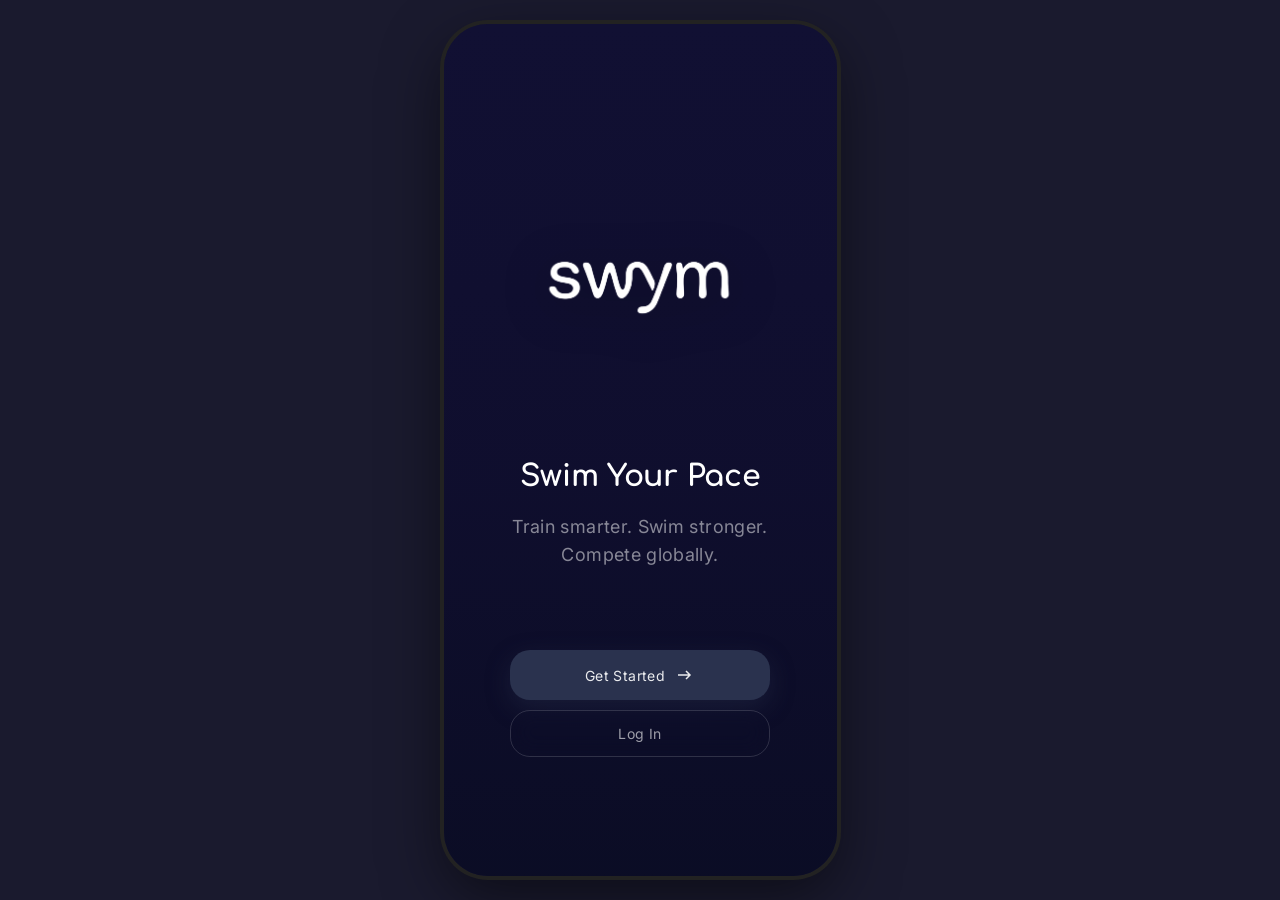
==== commit 3d564982: "coach" ====
--- a/html/app/index.html
+++ b/html/app/index.html
@@ -132,12 +132,16 @@
 
   <!-- ═══════════ CREATE ACCOUNT ═══════════ -->
   <div class="screen" id="scrSignup">
-    <div class="onb-screen" style="justify-content:flex-start;padding-top:56px">
+    <div class="onb-screen" style="justify-content:flex-start;padding-top:20px">
       <video autoplay loop muted playsinline preload="auto" src="../../videos/water.mp4"></video>
       <div class="onb-overlay"></div>
-      <img src="../../images/swym-logo-transparent.png" alt="SWYM" class="onb-logo-sm" />
-      <h1 style="font-family:var(--font-head);font-size:36px;color:white;margin-bottom:12px;letter-spacing:-0.02em;align-self:stretch;text-align:left">Create Account</h1>
-      <p class="onb-sub-sm" style="align-self:stretch;text-align:left">Start your swim training journey</p>
+      <div style="display:flex;align-items:center;justify-content:space-between;width:100%;margin-bottom:12px">
+        <button onclick="goTo('scrWelcome')" style="background:none;border:none;color:rgba(255,255,255,0.5);display:flex;align-items:center;gap:4px;font-size:13px;cursor:pointer;padding:8px 0"><svg width="16" height="16" fill="none" stroke="currentColor" stroke-width="1.5"><path d="M10 3L5 8l5 5"/></svg>Back</button>
+        <div></div>
+      </div>
+      <img src="../../images/swym-logo-transparent.png" alt="SWYM" style="height:52px;opacity:0.9;margin-bottom:16px" />
+      <h1 style="font-family:var(--font-head);font-size:28px;color:white;margin-bottom:6px;letter-spacing:-0.02em;align-self:stretch;text-align:left">Create Account</h1>
+      <p class="onb-sub-sm" style="align-self:stretch;text-align:left;margin-bottom:8px">Start your swim training journey</p>
 
       <div class="form-group">
         <label class="form-label">FULL NAME</label>
@@ -179,15 +183,15 @@
         </div>
       </div>
 
-      <div style="color:#f87171;font-size:13px;min-height:20px;margin-bottom:8px;text-align:left" id="signupError"></div>
-
-      <button class="onb-btn onb-btn-primary" onclick="doSignup()" style="margin-top:8px">
+      <div style="color:#f87171;font-size:12px;min-height:16px;text-align:left" id="signupError"></div>
+
+      <button class="onb-btn onb-btn-primary" onclick="doSignup()" style="margin-top:4px;padding:12px">
         Create Account
         <svg width="20" height="20" fill="none" stroke="currentColor" stroke-width="1.5"><path d="M5 10h10m-4-4 4 4-4 4"/></svg>
       </button>
 
-      <div style="text-align:center;margin-top:32px">
-        <button style="background:none;border:none;color:rgba(255,255,255,0.3);font-size:14px" onclick="goTo('scrLogin')">
+      <div style="text-align:center;margin-top:12px">
+        <button style="background:none;border:none;color:rgba(255,255,255,0.3);font-size:13px" onclick="goTo('scrLogin')">
           Already have an account? <span style="color:#98C0C8">Log In</span>
         </button>
       </div>
@@ -281,7 +285,14 @@
 
       <div class="hero-top">
         <div class="glass-pill"><div class="dot" id="ringDot" style="background:#fbbf24"></div><span style="color:rgba(255,255,255,0.8);font-size:10px;letter-spacing:0.05em" id="ringLabel">Ring Not Paired</span></div>
-        <div class="glass-pill"><svg width="12" height="12" fill="none" stroke="rgba(255,255,255,.7)" stroke-width="1.5"><path d="M1 9l4-4 2 2 4-4M8 3h3v3"/></svg><span style="color:rgba(255,255,255,0.8);font-size:10px">UWB Ready</span></div>
+        <div id="swimmerModeToggle" style="display:none;position:relative;z-index:100" class="mode-dropdown">
+          <button onclick="event.stopPropagation();toggleModeDropdown(this)" style="font-size:9px;letter-spacing:.15em;color:rgba(255,255,255,.5);border:1px solid rgba(255,255,255,.15);border-radius:9999px;padding:6px 14px;background:rgba(17,16,51,0.4);backdrop-filter:blur(12px);cursor:pointer;display:flex;align-items:center;gap:6px">SWIMMER MODE <svg width="8" height="8" fill="none" stroke="rgba(255,255,255,.4)" stroke-width="1.5"><path d="M1 3l3 3 3-3"/></svg></button>
+          <div class="mode-dropdown-menu" style="display:none;position:absolute;right:0;top:calc(100% + 6px);background:rgba(30,32,60,0.97);backdrop-filter:blur(16px);border:1px solid rgba(255,255,255,.12);border-radius:12px;padding:4px;min-width:150px;z-index:200;box-shadow:0 8px 24px rgba(0,0,0,0.4)">
+            <div style="padding:8px 12px;font-size:11px;color:rgba(255,255,255,.3);letter-spacing:.1em">SWITCH MODE</div>
+            <button onclick="event.stopPropagation();enterCoachApp();closeModeDropdowns()" style="width:100%;padding:10px 12px;background:none;border:none;color:rgba(255,255,255,.7);font-size:12px;text-align:left;border-radius:8px;cursor:pointer;display:flex;align-items:center;gap:8px" onmouseenter="this.style.background='rgba(255,255,255,.06)'" onmouseleave="this.style.background='none'"><svg width="14" height="14" fill="none" stroke="currentColor" stroke-width="1.5"><circle cx="7" cy="5" r="3"/><path d="M2 13a5 5 0 0110 0"/></svg>Coach Mode</button>
+          </div>
+        </div>
+        <div class="glass-pill" id="uwbPill"><svg width="12" height="12" fill="none" stroke="rgba(255,255,255,.7)" stroke-width="1.5"><path d="M1 9l4-4 2 2 4-4M8 3h3v3"/></svg><span style="color:rgba(255,255,255,0.8);font-size:10px">UWB Ready</span></div>
       </div>
 
       <div class="hero-center">
@@ -876,9 +887,62 @@
   <div class="screen" id="scrCoachDash" style="background:var(--dark)">
     <!-- Coach sub-screens are managed by JS -->
     <div id="coachDashContent"></div>
-
-    <!-- Coach Bottom Nav -->
-    <nav class="bottom-nav" id="coachBottomNav">
+  </div>
+
+  <!-- ═══════════ COACH DASHBOARD ═══════════ -->
+  <div class="screen" id="scrCoachDash" style="background:var(--dark)">
+    <!-- Coach sub-screens are managed by JS -->
+    <div id="coachDashContent"></div>
+  </div>
+
+  <!-- Coach Create Set Modal -->
+  <div id="coachSetModal" style="display:none;position:absolute;inset:0;z-index:200;background:rgba(0,0,0,0.6);backdrop-filter:blur(4px);flex-direction:column;justify-content:flex-end" onclick="if(event.target===this)coachModalClose()">
+    <div style="background:#d4ecf1;border-radius:24px 24px 0 0;max-height:85%;display:flex;flex-direction:column;overflow:hidden">
+      <!-- Modal Header -->
+      <div style="padding:20px 20px 12px;flex-shrink:0">
+        <div style="display:flex;align-items:center;justify-content:space-between;margin-bottom:4px">
+          <button onclick="coachModalClose()" style="background:none;border:none;color:rgba(17,16,51,.4);font-size:12px;cursor:pointer;display:flex;align-items:center;gap:4px"><svg width="14" height="14" fill="none" stroke="currentColor" stroke-width="1.5"><path d="M9 2L4 7l5 5"/></svg>Cancel</button>
+          <span style="font-size:10px;letter-spacing:.15em;color:rgba(17,16,51,.3)">CREATE SET</span>
+          <button onclick="coachModalSaveSet()" style="background:none;border:none;color:#334F6B;font-size:12px;cursor:pointer;font-weight:600">Save</button>
+        </div>
+        <h2 id="coachSetModalTitle" style="font-family:var(--font-head);font-size:18px;color:#111033;margin:12px 0 8px"></h2>
+        <div style="display:flex;gap:12px">
+          <span style="font-size:11px;color:rgba(17,16,51,.4)" id="coachSetTotalDist">400 m</span>
+          <span style="font-size:11px;color:rgba(17,16,51,.4)">·</span>
+          <span style="font-size:11px;color:rgba(17,16,51,.4)" id="coachSetDrillCount">1 drill</span>
+        </div>
+      </div>
+      <!-- Drills List (scrollable) -->
+      <div id="coachSetDrillsList" style="flex:1;overflow-y:auto;padding:0 20px 12px;display:flex;flex-direction:column;gap:12px"></div>
+      <!-- Add Drill Buttons -->
+      <div style="padding:12px 20px 24px;flex-shrink:0;border-top:1px solid rgba(17,16,51,0.08)">
+        <div style="font-size:9px;color:rgba(17,16,51,.3);letter-spacing:.1em;margin-bottom:8px">ADD DRILL</div>
+        <div style="display:flex;flex-wrap:wrap;gap:6px">
+          <button onclick="coachModalAddDrill('warmup')" style="padding:6px 12px;border-radius:8px;background:rgba(17,16,51,.06);border:1px solid rgba(17,16,51,.1);color:#111033;font-size:10px;cursor:pointer">Warmup</button>
+          <button onclick="coachModalAddDrill('main')" style="padding:6px 12px;border-radius:8px;background:rgba(17,16,51,.06);border:1px solid rgba(17,16,51,.1);color:#111033;font-size:10px;cursor:pointer">Main Set</button>
+          <button onclick="coachModalAddDrill('sprint')" style="padding:6px 12px;border-radius:8px;background:rgba(17,16,51,.06);border:1px solid rgba(17,16,51,.1);color:#111033;font-size:10px;cursor:pointer">Sprint</button>
+          <button onclick="coachModalAddDrill('drill')" style="padding:6px 12px;border-radius:8px;background:rgba(17,16,51,.06);border:1px solid rgba(17,16,51,.1);color:#111033;font-size:10px;cursor:pointer">Technique</button>
+          <button onclick="coachModalAddDrill('cooldown')" style="padding:6px 12px;border-radius:8px;background:rgba(17,16,51,.06);border:1px solid rgba(17,16,51,.1);color:#111033;font-size:10px;cursor:pointer">Cooldown</button>
+          <button onclick="coachModalAddDrill('kick')" style="padding:6px 12px;border-radius:8px;background:rgba(17,16,51,.06);border:1px solid rgba(17,16,51,.1);color:#111033;font-size:10px;cursor:pointer">Kick Set</button>
+        </div>
+      </div>
+    </div>
+  </div>
+
+  <!-- Athlete Detail Modal -->
+  <div id="athleteDetailModal" style="display:none;position:absolute;inset:0;z-index:200;background:rgba(0,0,0,0.6);backdrop-filter:blur(4px);flex-direction:column;justify-content:flex-end" onclick="if(event.target===this)closeAthleteDetail()">
+    <div style="background:#d4ecf1;border-radius:24px 24px 0 0;max-height:88%;display:flex;flex-direction:column;overflow:hidden">
+      <div style="padding:16px 20px 0;flex-shrink:0;display:flex;align-items:center;justify-content:space-between">
+        <button onclick="closeAthleteDetail()" style="background:none;border:none;color:rgba(17,16,51,.4);font-size:12px;cursor:pointer;display:flex;align-items:center;gap:4px"><svg width="14" height="14" fill="none" stroke="currentColor" stroke-width="1.5"><path d="M9 2L4 7l5 5"/></svg>Back</button>
+        <span style="font-size:10px;letter-spacing:.15em;color:rgba(17,16,51,.3)">ATHLETE PROFILE</span>
+        <div style="width:50px"></div>
+      </div>
+      <div id="athleteDetailContent" style="flex:1;overflow-y:auto;padding:12px 20px 32px"></div>
+    </div>
+  </div>
+
+  <!-- Coach Bottom Nav (outside screen so it stays fixed) -->
+  <nav class="bottom-nav" id="coachBottomNav" style="display:none">
       <div class="coach-nav-inner">
         <button class="nav-btn active" data-tab="coachHome" onclick="coachTabTo('coachHome')">
           <svg width="17" height="17" fill="none" stroke="currentColor" stroke-width="1.5"><path d="M2 6.5L8.5 2 15 6.5V14a1 1 0 01-1 1H3a1 1 0 01-1-1z"/></svg>
@@ -902,7 +966,6 @@
         </button>
       </div>
     </nav>
-  </div>
 
   <!-- Swimmer Bottom Nav -->
   <nav class="bottom-nav" id="swimmerNav" style="display:none">
--- a/css/app.css
+++ b/css/app.css
@@ -188,24 +188,24 @@
 .onb-skip:active { transform: scale(0.95); }
 
 /* Create Account Form */
-.form-group { width: 100%; max-width: 320px; margin-bottom: 20px; text-align: left; align-self: stretch; }
-.form-label { display: block; color: rgba(255,255,255,0.4); font-size: 11px; letter-spacing: 0.1em; margin-bottom: 8px; margin-left: 4px; }
+.form-group { width: 100%; max-width: 320px; margin-bottom: 10px; text-align: left; align-self: stretch; }
+.form-label { display: block; color: rgba(255,255,255,0.4); font-size: 10px; letter-spacing: 0.1em; margin-bottom: 4px; margin-left: 4px; }
 .form-input-wrap { position: relative; }
-.form-input-wrap svg { position: absolute; left: 16px; top: 50%; transform: translateY(-50%); color: rgba(255,255,255,0.2); }
+.form-input-wrap svg { position: absolute; left: 14px; top: 50%; transform: translateY(-50%); color: rgba(255,255,255,0.2); width: 15px; height: 15px; }
 .form-input {
-  width: 100%; padding: 16px 16px 16px 48px;
+  width: 100%; padding: 11px 14px 11px 42px;
   background: rgba(42,50,78,0.5); backdrop-filter: blur(12px);
-  border: 1px solid rgba(255,255,255,0.1); border-radius: 16px;
-  color: white; font-size: 15px; outline: none;
+  border: 1px solid rgba(255,255,255,0.1); border-radius: 12px;
+  color: white; font-size: 13px; outline: none;
   transition: border-color 0.2s;
 }
 .form-input:focus { border-color: rgba(152,192,200,0.4); }
 .form-input::placeholder { color: rgba(255,255,255,0.2); }
 .form-input.error { border-color: rgba(239,68,68,0.5); animation: shake 0.4s ease-in-out; }
 
-.role-selector { display: grid; grid-template-columns: 1fr 1fr; gap: 12px; width: 100%; align-self: stretch; }
+.role-selector { display: grid; grid-template-columns: 1fr 1fr; gap: 10px; width: 100%; align-self: stretch; }
 .role-btn {
-  padding: 16px; border-radius: 16px; font-size: 14px;
+  padding: 11px; border-radius: 12px; font-size: 13px;
   letter-spacing: 0.03em; transition: all 0.2s;
   backdrop-filter: blur(12px); border: 2px solid rgba(255,255,255,0.1);
   background: rgba(42,50,78,0.3); color: rgba(255,255,255,0.4);
@@ -271,7 +271,7 @@
   background: linear-gradient(to bottom, rgba(20,12,50,0.6), rgba(20,12,50,0.4) 50%, rgba(20,12,50,0.9));
 }
 .hero-top {
-  position: relative; z-index: 10;
+  position: relative; z-index: 20;
   display: flex; justify-content: space-between; align-items: center;
   padding: 44px 24px 0;
 }
@@ -823,6 +823,21 @@
 }
 .chat-send:active { transform: scale(0.9); }
 
+/* Typing indicator dots */
+.typing-dots span {
+  display: inline-block;
+  font-size: 24px;
+  line-height: 1;
+  color: rgba(255,255,255,0.4);
+  animation: typingBounce 1.2s infinite;
+}
+.typing-dots span:nth-child(2) { animation-delay: 0.2s; }
+.typing-dots span:nth-child(3) { animation-delay: 0.4s; }
+@keyframes typingBounce {
+  0%, 60%, 100% { transform: translateY(0); opacity: 0.4; }
+  30% { transform: translateY(-4px); opacity: 1; }
+}
+
 /* ── Profile ─────────────────────────────────────────── */
 .avatar-lg {
   width: 88px; height: 88px; border-radius: 50%;
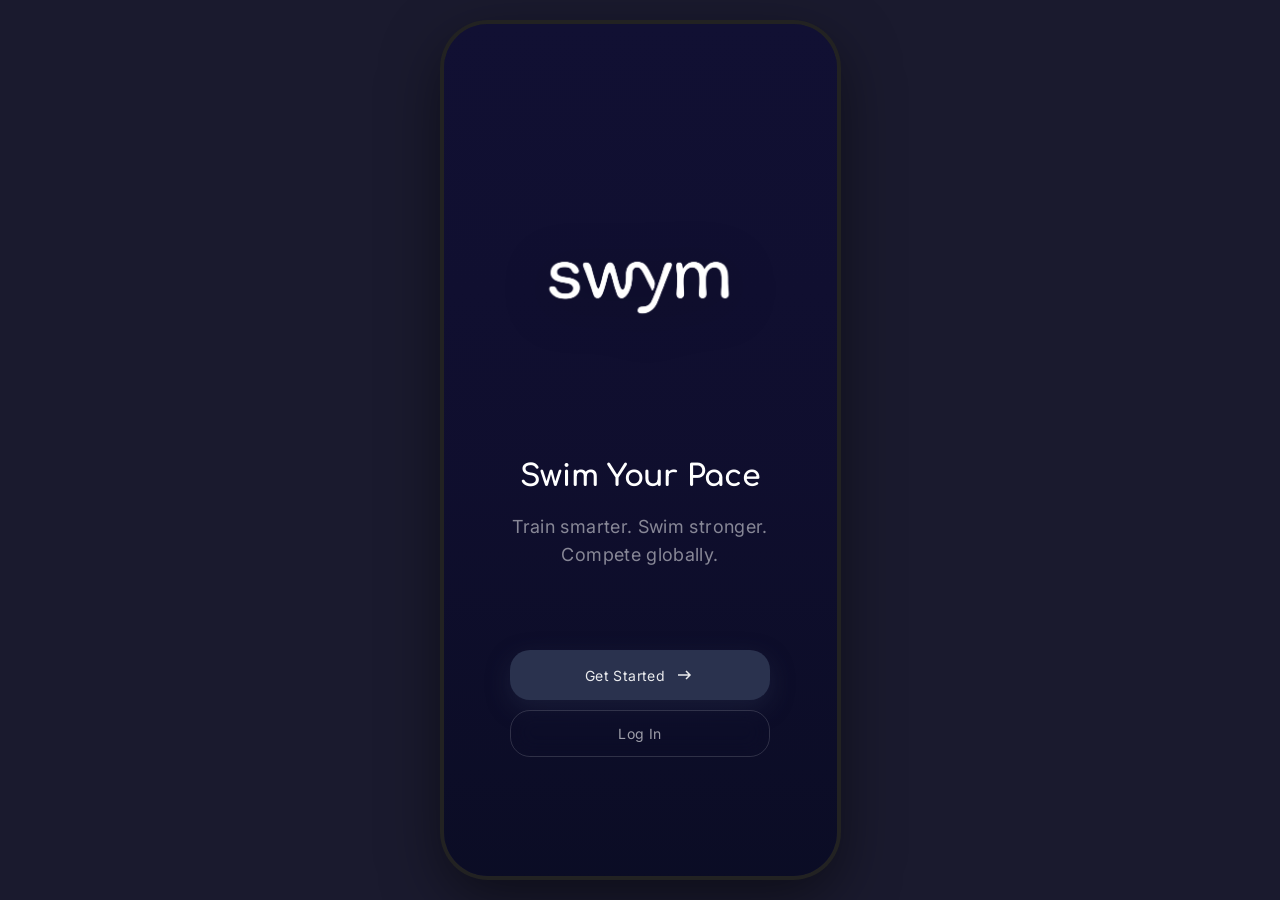
==== commit 8a483719: "sample change" ====
--- a/html/app/index.html
+++ b/html/app/index.html
@@ -813,6 +813,8 @@
           <div style="display:flex;align-items:center;justify-content:space-between;padding:12px 14px;background:rgba(255,255,255,0.03);border:1px solid rgba(255,255,255,0.04);border-radius:14px"><div><div style="font-size:14px;color:white">Endurance</div><div style="font-size:10px;color:rgba(255,255,255,.2);margin-top:2px">3.2km · 65 min</div></div><span style="font-size:9px;color:rgba(255,255,255,.15)">Mon</span></div>
         </div>
       </div>
+
+      <button onclick="openFeedbackFromSwimmer()" style="width:100%;padding:14px;border-radius:16px;background:rgba(255,255,255,0.04);border:1px solid rgba(255,255,255,0.08);color:rgba(255,255,255,0.55);font-size:12px;letter-spacing:.05em;display:flex;align-items:center;justify-content:center;gap:8px"><svg width="14" height="14" fill="none" stroke="currentColor" stroke-width="1.5"><path d="M2 3h10v7H6l-4 3V3z"/></svg>FEEDBACK</button>
 
       <!-- Sign Out -->
       <button onclick="showLogoutModal()" style="width:100%;padding:14px;border-radius:16px;background:rgba(239,68,68,0.08);border:1px solid rgba(239,68,68,0.15);color:rgba(239,68,68,0.6);font-size:12px;letter-spacing:.05em;display:flex;align-items:center;justify-content:center;gap:8px"><svg width="14" height="14" fill="none" stroke="currentColor" stroke-width="1.5"><path d="M9 3l4 4-4 4M13 7H5M5 1H3a2 2 0 00-2 2v8a2 2 0 002 2h2"/></svg>SIGN OUT</button>
